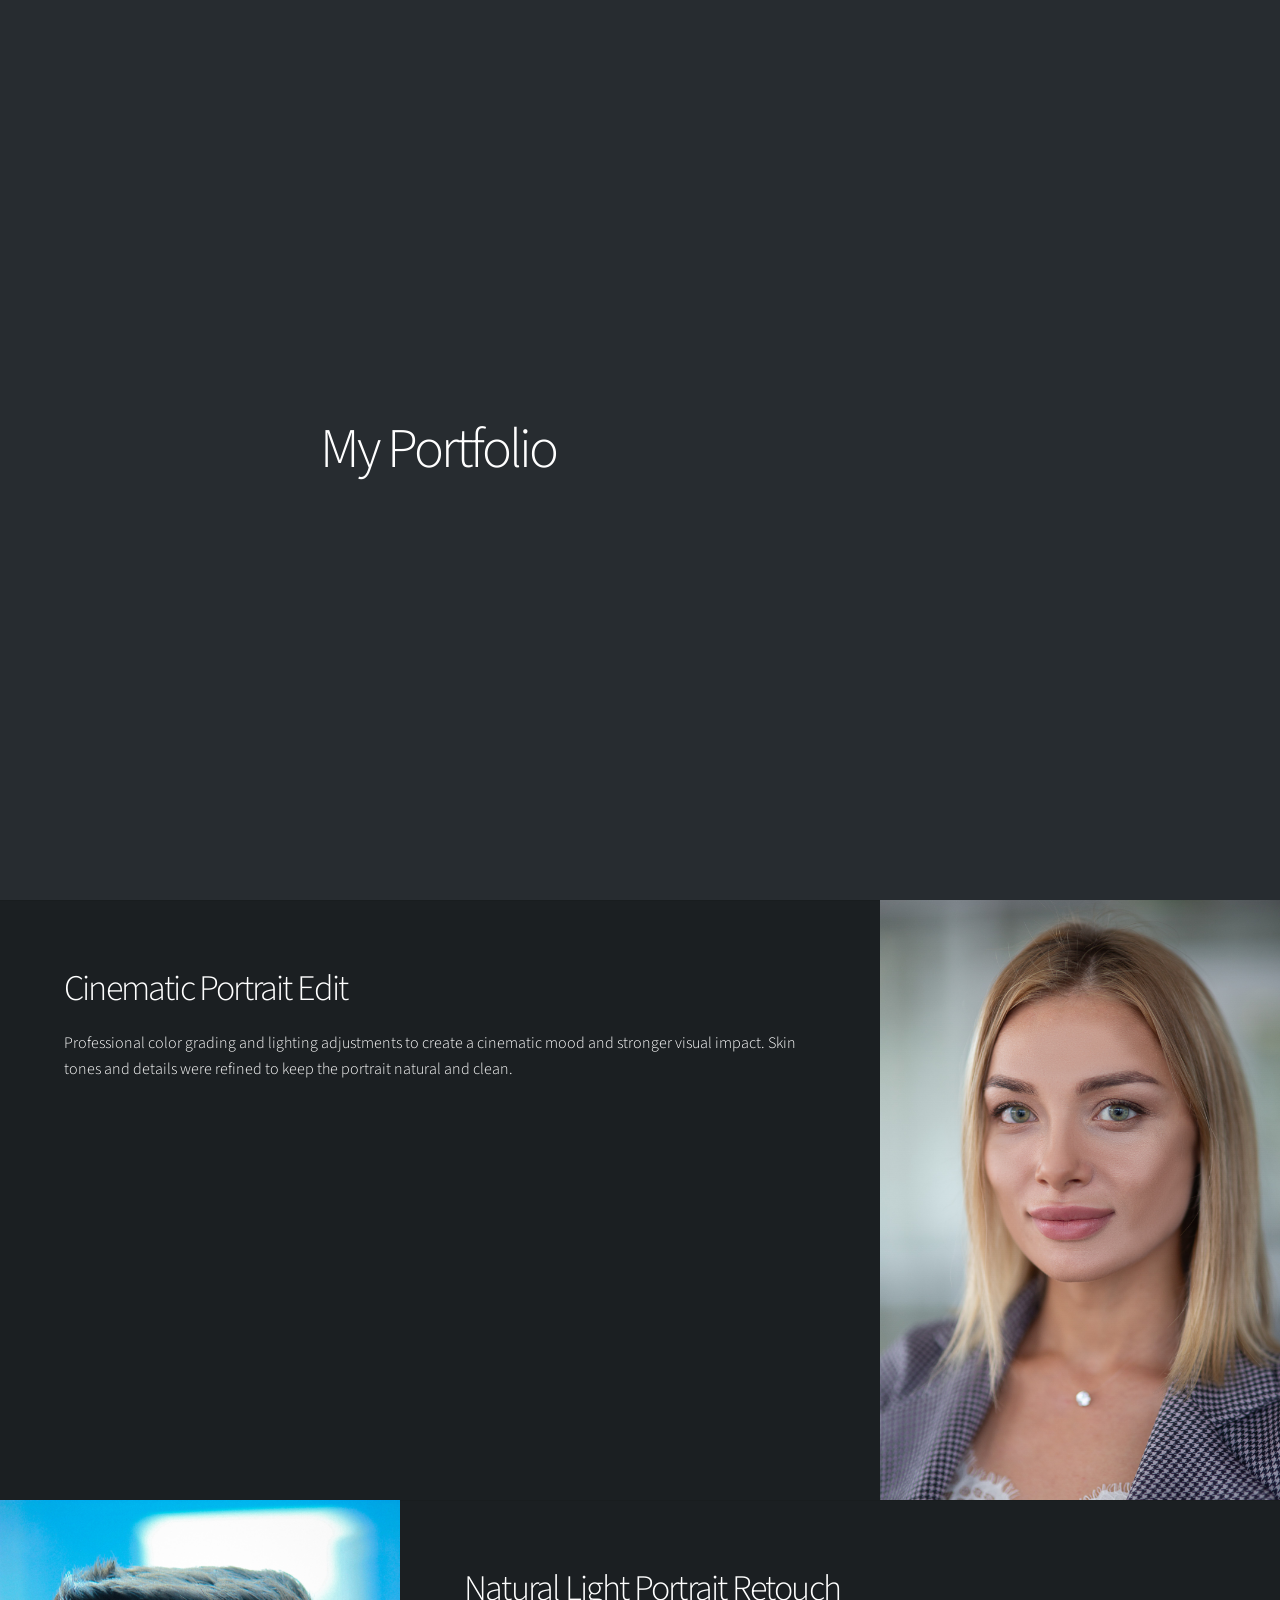
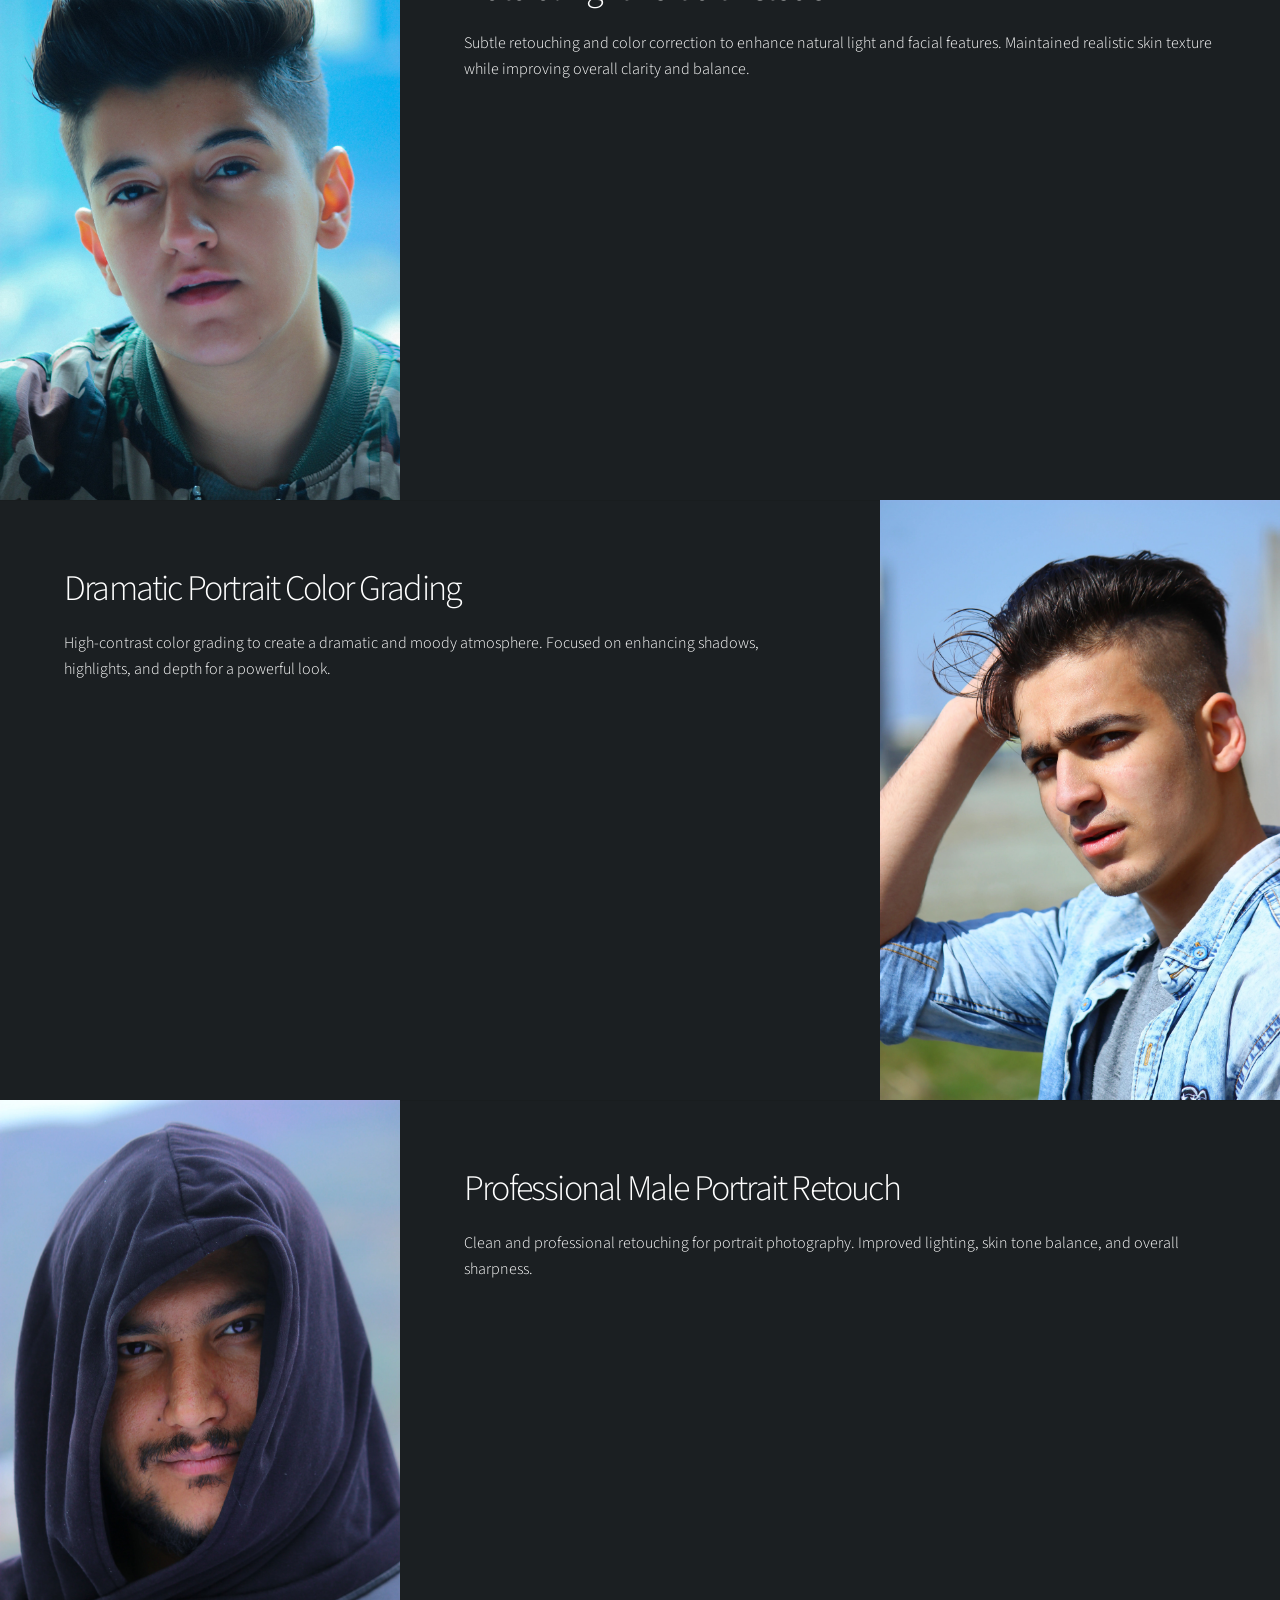
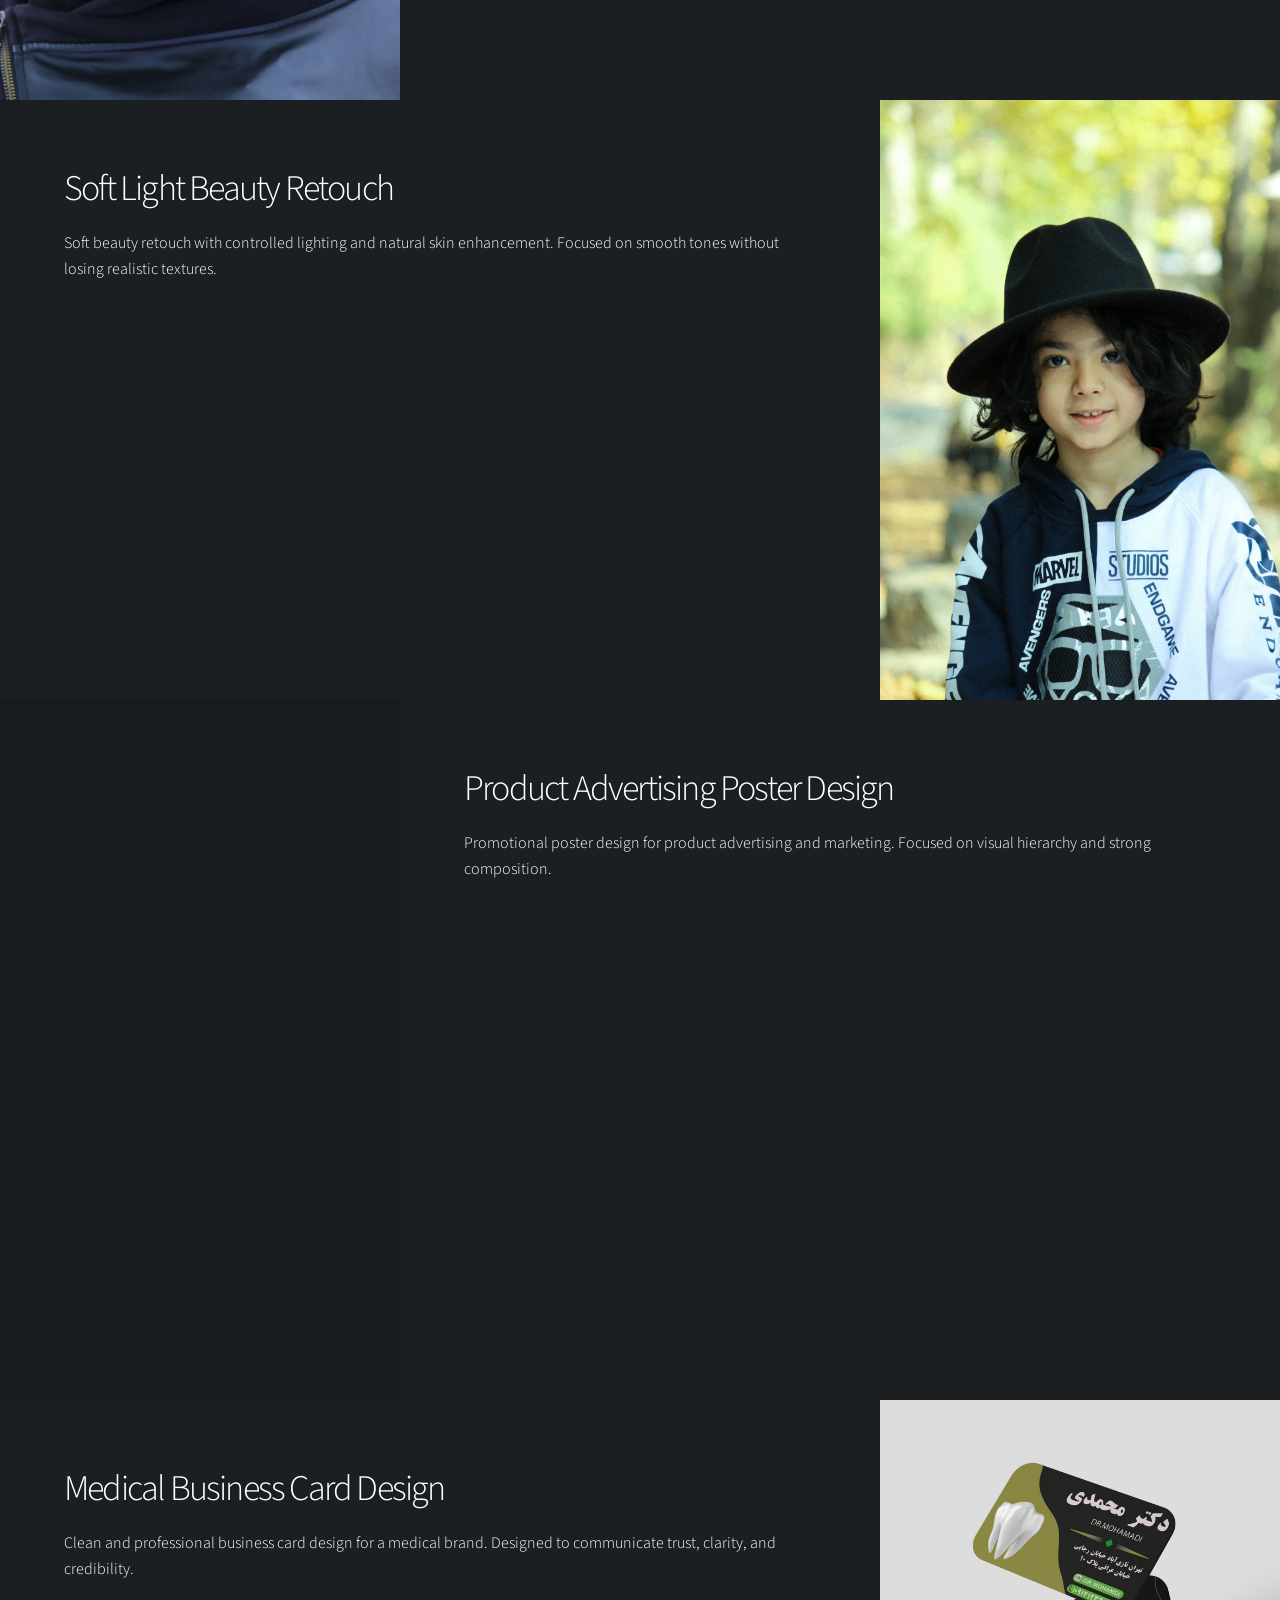
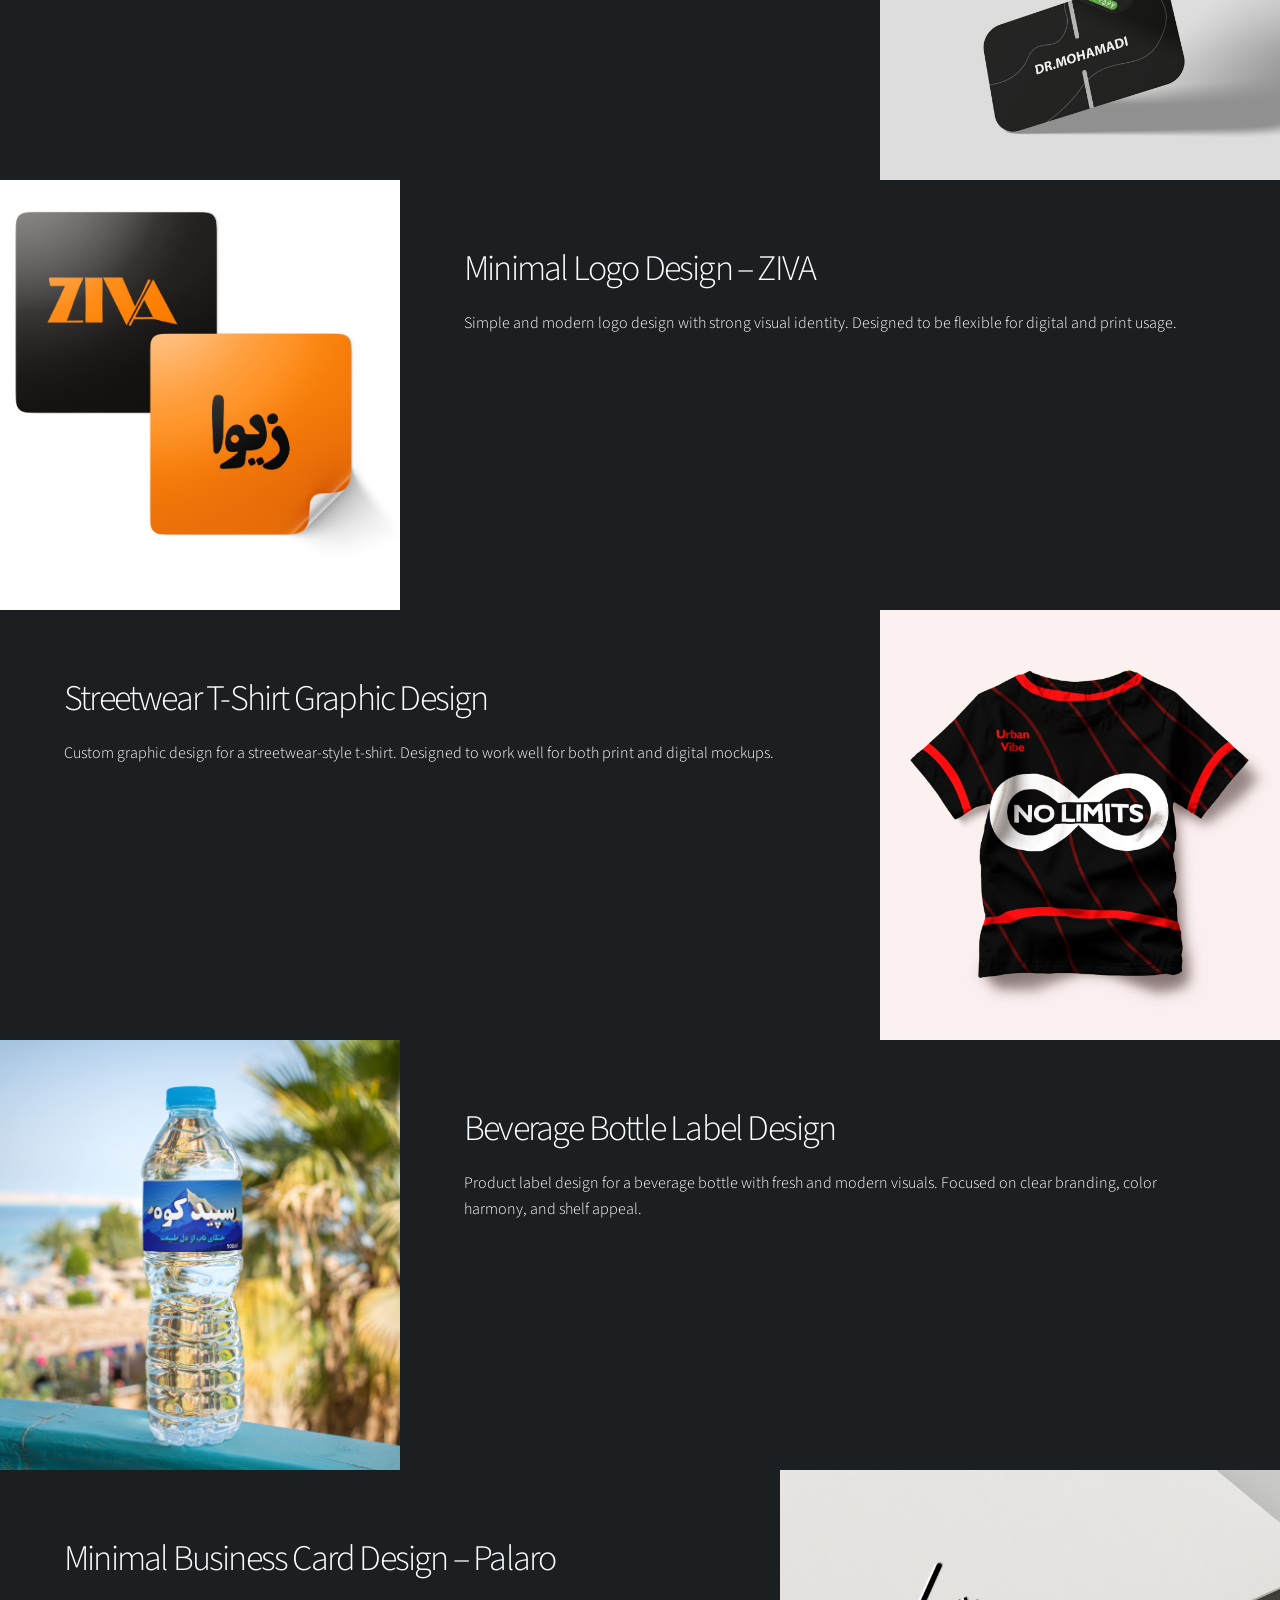
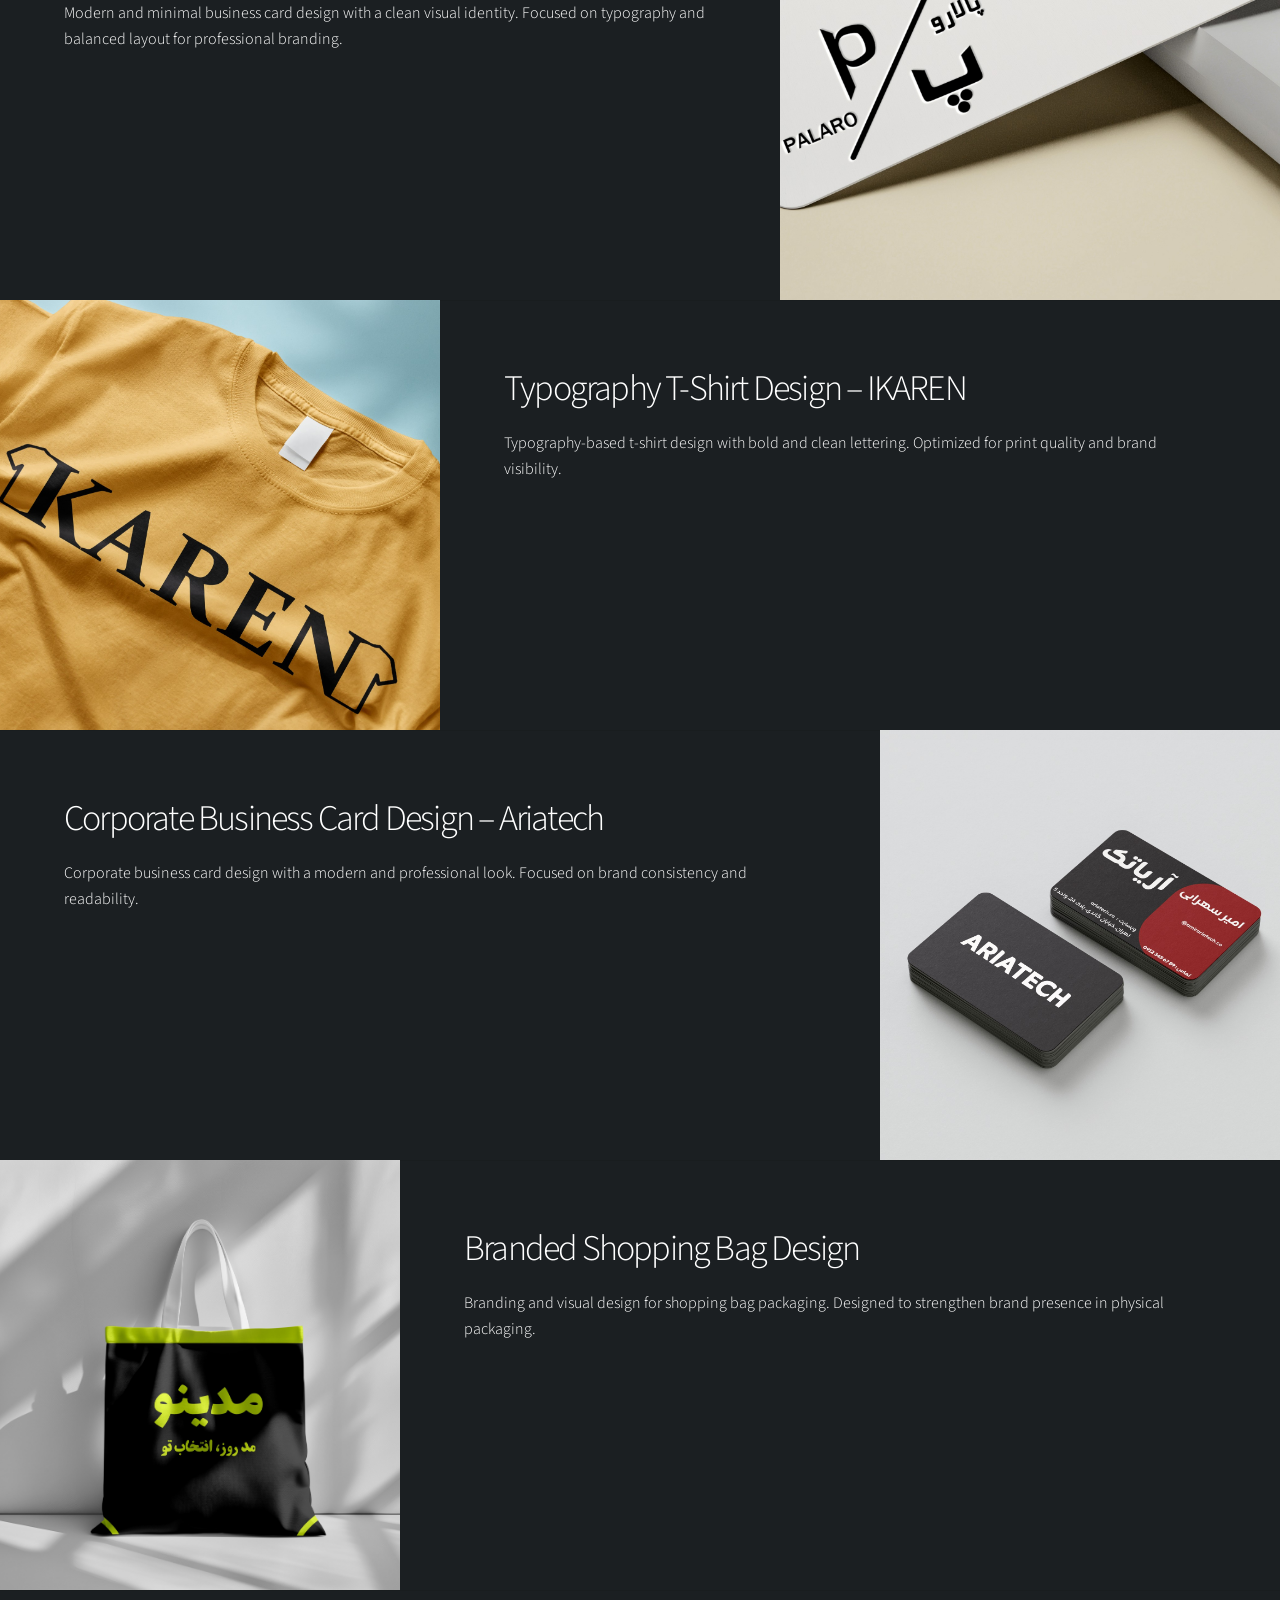
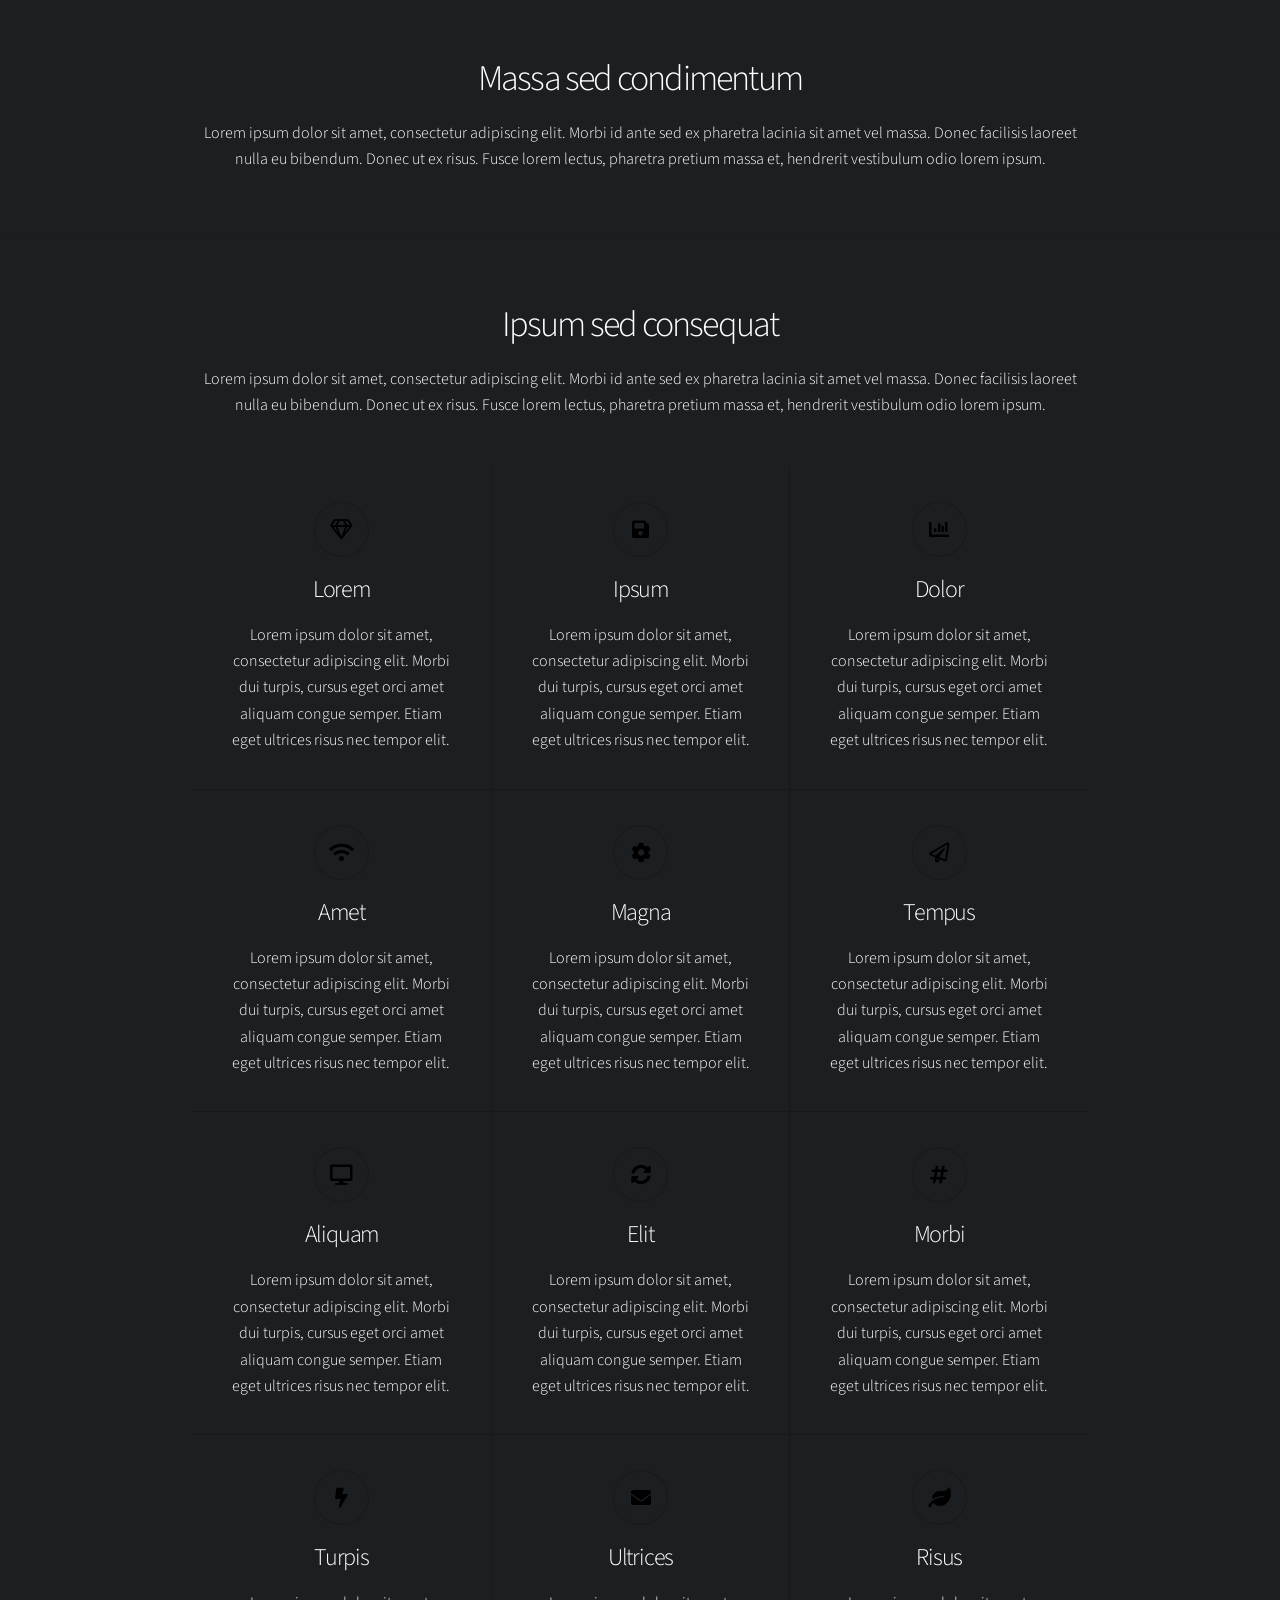
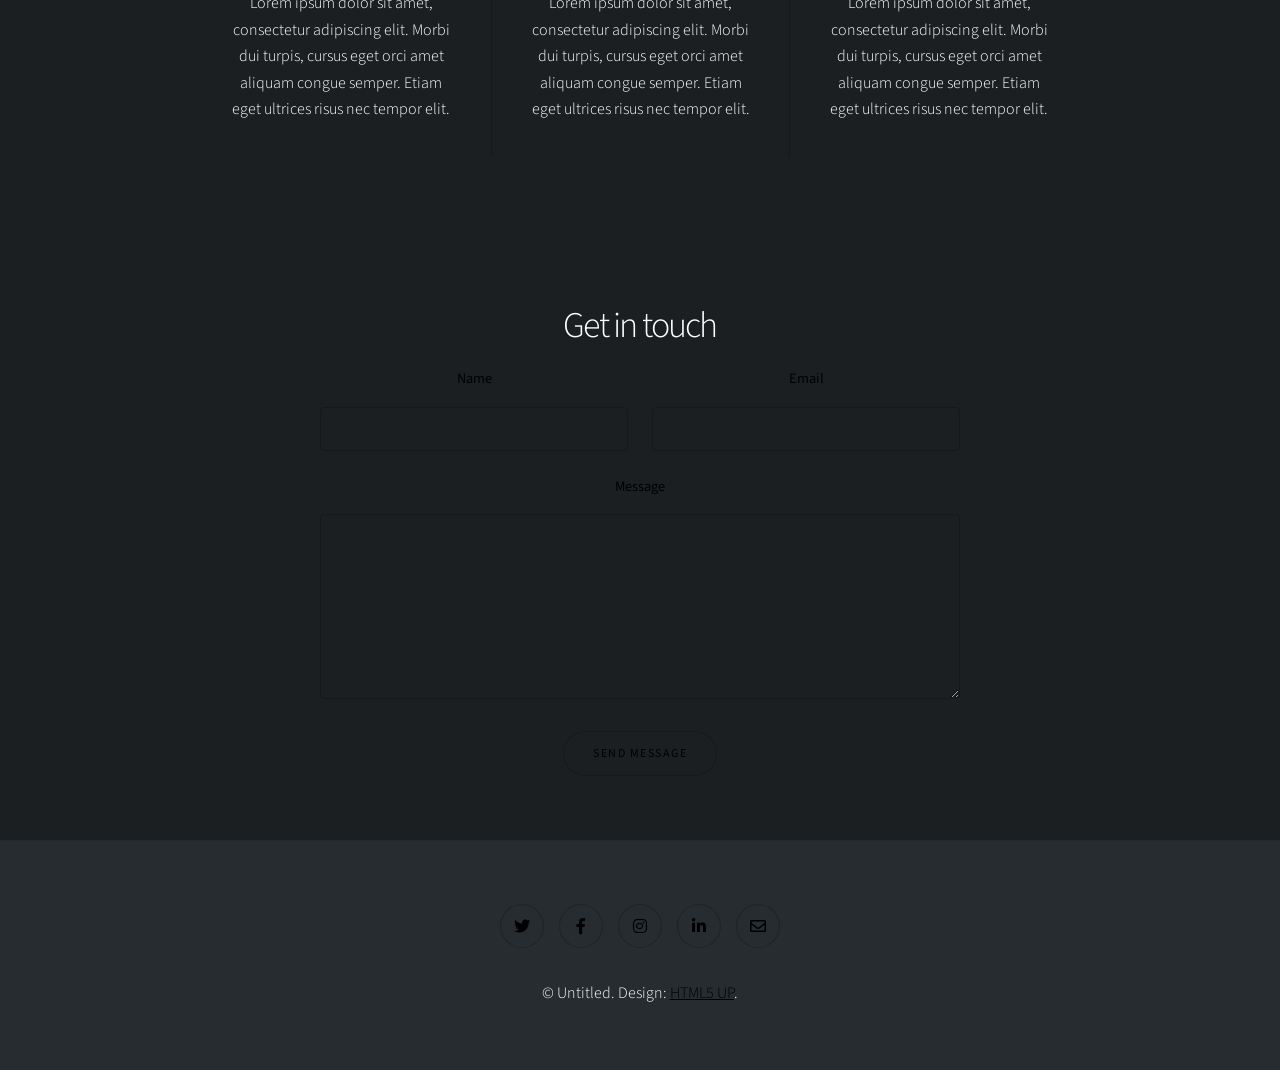
==== index.html @ 7ca808b9 "Update index.html" ====
<!DOCTYPE HTML>
<!--
	Story by HTML5 UP
	html5up.net | @ajlkn
	Free for personal and commercial use under the CCA 3.0 license (html5up.net/license)
-->
<html>

<head>
    <title>Mojtaba Nemati's Portfolio</title>
    <meta charset="utf-8" />
    <meta name="viewport" content="width=device-width, initial-scale=1, user-scalable=no" />
    <link rel="stylesheet" href="assets/css/main.css" />
    <link rel="stylesheet" href="./assets/css/indexx.css">
    <noscript>
        <link rel="stylesheet" href="assets/css/noscript.css" />
    </noscript>
</head>

<body class="is-preload">

    <!-- Wrapper -->
    <div id="wrapper" class="divided">

        <!--  -->
        <section style="background-color: #272c30;"
            class="banner style1 orient-left content-align-left image-position-right fullscreen onload-image-fade-in onload-content-fade-right">
            <div class="content">
                <h1>My Portfolio</h1>
                <p class="major"></p>
            </div>
        </section>
        <!-- 1 -->
        <section
            class="spotlight style1 orient-left content-align-left image-position-center onscroll-image-fade-in on">
            <div style="height: 600px;" class="content">
                <h2>Cinematic Portrait Edit</h2>
                <p>Professional color grading and lighting adjustments to create a cinematic mood and stronger visual impact.
Skin tones and details were refined to keep the portrait natural and clean.</p>
            </div>
            <div style="height: 600px; width: 380px;" class="image">
                <img src="./images/credit @signatureeditsco - signatureedits.com - FB2A0416.jpg" alt="" />
            </div>
        </section>
        <!-- 2 -->
        <section class="spotlight style1 orient-right content-align-left image-position-center onscroll-image-fade-in">
            <div style="height: 600px;" class="content">
                <h2>Natural Light Portrait Retouch</h2>
                <p>
Subtle retouching and color correction to enhance natural light and facial features.
Maintained realistic skin texture while improving overall clarity and balance.</p>
            
            </div>
            <div style="height: 600px; width: 380px;" class="image">
                <img src="images/IMG_1062.jpg" alt="" />
            </div>
        </section>
        <!-- 3 -->
        <section class="spotlight style1 orient-left content-align-left image-position-center onscroll-image-fade-in">
            <div style="height: 600px;" class="content">
                <h2>Dramatic Portrait Color Grading</h2>
                <p>
High-contrast color grading to create a dramatic and moody atmosphere.
Focused on enhancing shadows, highlights, and depth for a powerful look.</p>
                
            </div>
            <div style="height: 600px; width: 380px;" class="image">
                <img src="images/IMG_2013.jpg" alt="" />
            </div>
        </section>
        <!-- 4 -->
        <section class="spotlight style1 orient-right content-align-left image-position-center onscroll-image-fade-in">
            <div style="height: 600px;" class="content">
                <h2>Professional Male Portrait Retouch</h2>
                <p>
Clean and professional retouching for portrait photography.
Improved lighting, skin tone balance, and overall sharpness.</p>
                
            </div>
            <div style="height: 600px; width: 380px;" class="image">
                <img src="images/IMG_2623.jpg" alt="" />
            </div>
        </section>
        <!-- 5 -->
        <section class="spotlight style1 orient-left content-align-left image-position-center onscroll-image-fade-in">
            <div style="height: 600px;" class="content">
                <h2>Soft Light Beauty Retouch</h2>
                <p>
Soft beauty retouch with controlled lighting and natural skin enhancement.
Focused on smooth tones without losing realistic textures.</p>
                
            </div>
            <div style="height: 600px; width: 380px;" class="image">
                <img src="images/IMG_7763.jpg" alt="" />
            </div>
        </section>
        <!-- 6 -->
        <section class="spotlight style1 orient-right content-align-left image-position-center onscroll-image-fade-in">
            <div style="height: 700px;" class="content">
                <h2>Product Advertising Poster Design</h2>
                <p>
Promotional poster design for product advertising and marketing.
Focused on visual hierarchy and strong composition.</p>
                
            </div>
            <div style="height: 700px; width: 380px;" class="image">
                <img src="images/juice.jpg" alt="" />
            </div>
        </section>
        <!-- 7 -->
        <section class="spotlight style1 orient-left content-align-left image-position-center onscroll-image-fade-in">
            <div style="height: 380px;" class="content">
                <h2>Medical Business Card Design</h2>
                <p>
Clean and professional business card design for a medical brand.
Designed to communicate trust, clarity, and credibility.</p>
                
            </div>
            <div style="height: 380px; width: 380px;" class="image">
                <img src="images//round-corner-business-card-mockup.jpg" alt="" />
            </div>
        </section>
        <!-- 8 -->
        <section class="spotlight style1 orient-right content-align-left image-position-center onscroll-image-fade-in">
            <div style="height: 430px;" class="content">
                <h2>Minimal Logo Design – ZIVA</h2>
                <p>
Simple and modern logo design with strong visual identity.
Designed to be flexible for digital and print usage.</p>
                
            </div>
            <div style="height: 430px; width: 380px;" class="image">
                <img src="images/stickerMockup.jpg" alt="" />
            </div>
        </section>
        <!-- 9 -->
        <section class="spotlight style1 orient-left content-align-left image-position-center onscroll-image-fade-in">
            <div style="height: 430px;" class="content">
                <h2>Streetwear T-Shirt Graphic Design</h2>
                <p>
Custom graphic design for a streetwear-style t-shirt.
Designed to work well for both print and digital mockups.</p>
                
            </div>
            <div style="height: 430px; width: 380px;" class="image">
                <img src="images/T-Shirt Mockup with wrinkled.jpg" alt="" />
            </div>
        </section>
        <!-- 10 -->
        <section class="spotlight style1 orient-right content-align-left image-position-center onscroll-image-fade-in">
            <div style="height: 430px;" class="content">
                <h2>Beverage Bottle Label Design</h2>
                <p>
Product label design for a beverage bottle with fresh and modern visuals.
Focused on clear branding, color harmony, and shelf appeal.</p>
            
            </div>
            <div style="height: 430px; width: 380px;" class="image">
                <img src="images/water_bottle_2.jpg" alt="" />
            </div>
        </section>
        <!-- 11 -->
        <section class="spotlight style1 orient-left content-align-left image-position-center onscroll-image-fade-in">
            <div style="height: 430px;" class="content">
                <h2>Minimal Business Card Design – Palaro</h2>
                <p>
Modern and minimal business card design with a clean visual identity.
Focused on typography and balanced layout for professional branding.</p>
                
            </div>
            <div style="height: 430px; width: 500px; " class="image">
                <img src="images/white-paper-embossed-logo-mockup-12.jpg" alt="" />
            </div>
        </section>
        <!-- 12 -->
        <section class="spotlight style1 orient-right content-align-left image-position-center onscroll-image-fade-in">
            <div style="height: 430px;" class="content">
                <h2>Typography T-Shirt Design – IKAREN</h2>
                <p>
Typography-based t-shirt design with bold and clean lettering.
Optimized for print quality and brand visibility.</p>
                
            </div>
            <div style="height: 430px; width: 440px;" class="image">
                <img src="./images/Cropped_T-Shirt_Mockup.jpg" alt="" />
            </div>
        </section>
        <!-- 13 -->
        <section class="spotlight style1 orient-left content-align-left image-position-center onscroll-image-fade-in">
            <div style="height: 430px;" class="content">
                <h2>Corporate Business Card Design – Ariatech</h2>
                <p> 
Corporate business card design with a modern and professional look.
Focused on brand consistency and readability.</p>
                
            </div>
            <div style="height: 430px; width: 380px;" class="image">
                <img src="./images/Free_Rounded_Business_Card_Mockup_4.jpg" alt="" />
            </div>
        </section>
        <!-- 14 -->
        <section class="spotlight style1 orient-right content-align-left image-position-center onscroll-image-fade-in"
            id="first">
            <div style="height: 430px;" class="content">
                <h2>Branded Shopping Bag Design</h2>
                <p>
Branding and visual design for shopping bag packaging.
Designed to strengthen brand presence in physical packaging.</p>
            </div>
            <div style="height: 430px; width: 380px;" class="image">
                <img src="./images/01 Free Tote Bag Mockup.jpg" alt="" />
            </div>
        </section>
        <!--  -->
        <section class="wrapper style1 align-center">
            <div class="inner">
                <h2>Massa sed condimentum</h2>
                <p>Lorem ipsum dolor sit amet, consectetur adipiscing elit. Morbi id ante sed ex pharetra lacinia sit
                    amet vel massa. Donec facilisis laoreet nulla eu bibendum. Donec ut ex risus. Fusce lorem lectus,
                    pharetra pretium massa et, hendrerit vestibulum odio lorem ipsum.</p>
            </div>

            <!-- Gallery -->
            <div class="gallery style2 medium lightbox onscroll-fade-in">
                <article>
                    <a href="images/gallery/fulls/01.jpg" class="image">
                        <img src="images/gallery/thumbs/01.jpg" alt="" />
                    </a>
                    <div class="caption">
                        <h3>Ipsum Dolor</h3>
                        <p>Lorem ipsum dolor amet, consectetur magna etiam elit. Etiam sed ultrices.</p>
                        <ul class="actions fixed">
                            <li><span class="button small">Details</span></li>
                        </ul>
                    </div>
                </article>
                <article>
                    <a href="images/gallery/fulls/02.jpg" class="image">
                        <img src="images/gallery/thumbs/02.jpg" alt="" />
                    </a>
                    <div class="caption">
                        <h3>Feugiat Lorem</h3>
                        <p>Lorem ipsum dolor amet, consectetur magna etiam elit. Etiam sed ultrices.</p>
                        <ul class="actions fixed">
                            <li><span class="button small">Details</span></li>
                        </ul>
                    </div>
                </article>
                <article>
                    <a href="images/gallery/fulls/03.jpg" class="image">
                        <img src="images/gallery/thumbs/03.jpg" alt="" />
                    </a>
                    <div class="caption">
                        <h3>Magna Amet</h3>
                        <p>Lorem ipsum dolor amet, consectetur magna etiam elit. Etiam sed ultrices.</p>
                        <ul class="actions fixed">
                            <li><span class="button small">Details</span></li>
                        </ul>
                    </div>
                </article>
                <article>
                    <a href="images/gallery/fulls/04.jpg" class="image">
                        <img src="images/gallery/thumbs/04.jpg" alt="" />
                    </a>
                    <div class="caption">
                        <h3>Sed Tempus</h3>
                        <p>Lorem ipsum dolor amet, consectetur magna etiam elit. Etiam sed ultrices.</p>
                        <ul class="actions fixed">
                            <li><span class="button small">Details</span></li>
                        </ul>
                    </div>
                </article>
                <article>
                    <a href="images/gallery/fulls/05.jpg" class="image">
                        <img src="images/gallery/thumbs/05.jpg" alt="" />
                    </a>
                    <div class="caption">
                        <h3>Ultrices Magna</h3>
                        <p>Lorem ipsum dolor amet, consectetur magna etiam elit. Etiam sed ultrices.</p>
                        <ul class="actions fixed">
                            <li><span class="button small">Details</span></li>
                        </ul>
                    </div>
                </article>
                <article>
                    <a href="images/gallery/fulls/06.jpg" class="image">
                        <img src="images/gallery/thumbs/06.jpg" alt="" />
                    </a>
                    <div class="caption">
                        <h3>Sed Tempus</h3>
                        <p>Lorem ipsum dolor amet, consectetur magna etiam elit. Etiam sed ultrices.</p>
                        <ul class="actions fixed">
                            <li><span class="button small">Details</span></li>
                        </ul>
                    </div>
                </article>
                <article>
                    <a href="images/gallery/fulls/07.jpg" class="image">
                        <img src="images/gallery/thumbs/07.jpg" alt="" />
                    </a>
                    <div class="caption">
                        <h3>Ipsum Lorem</h3>
                        <p>Lorem ipsum dolor amet, consectetur magna etiam elit. Etiam sed ultrices.</p>
                        <ul class="actions fixed">
                            <li><span class="button small">Details</span></li>
                        </ul>
                    </div>
                </article>
                <article>
                    <a href="images/gallery/fulls/08.jpg" class="image">
                        <img src="images/gallery/thumbs/08.jpg" alt="" />
                    </a>
                    <div class="caption">
                        <h3>Magna Risus</h3>
                        <p>Lorem ipsum dolor amet, consectetur magna etiam elit. Etiam sed ultrices.</p>
                        <ul class="actions fixed">
                            <li><span class="button small">Details</span></li>
                        </ul>
                    </div>
                </article>
                <article>
                    <a href="images/gallery/fulls/09.jpg" class="image">
                        <img src="images/gallery/thumbs/09.jpg" alt="" />
                    </a>
                    <div class="caption">
                        <h3>Tempus Dolor</h3>
                        <p>Lorem ipsum dolor amet, consectetur magna etiam elit. Etiam sed ultrices.</p>
                        <ul class="actions fixed">
                            <li><span class="button small">Details</span></li>
                        </ul>
                    </div>
                </article>
                <article>
                    <a href="images/gallery/fulls/10.jpg" class="image">
                        <img src="images/gallery/thumbs/10.jpg" alt="" />
                    </a>
                    <div class="caption">
                        <h3>Sed Etiam</h3>
                        <p>Lorem ipsum dolor amet, consectetur magna etiam elit. Etiam sed ultrices.</p>
                        <ul class="actions fixed">
                            <li><span class="button small">Details</span></li>
                        </ul>
                    </div>
                </article>
                <article>
                    <a href="images/gallery/fulls/11.jpg" class="image">
                        <img src="images/gallery/thumbs/11.jpg" alt="" />
                    </a>
                    <div class="caption">
                        <h3>Magna Lorem</h3>
                        <p>Lorem ipsum dolor amet, consectetur magna etiam elit. Etiam sed ultrices.</p>
                        <ul class="actions fixed">
                            <li><span class="button small">Details</span></li>
                        </ul>
                    </div>
                </article>
                <article>
                    <a href="images/gallery/fulls/12.jpg" class="image">
                        <img src="images/gallery/thumbs/12.jpg" alt="" />
                    </a>
                    <div class="caption">
                        <h3>Ipsum Dolor</h3>
                        <p>Lorem ipsum dolor amet, consectetur magna etiam elit. Etiam sed ultrices.</p>
                        <ul class="actions fixed">
                            <li><span class="button small">Details</span></li>
                        </ul>
                    </div>
                </article>
            </div>

        </section>

        <!--  -->
        <section class="wrapper style1 align-center">
            <div class="inner">
                <h2>Ipsum sed consequat</h2>
                <p>Lorem ipsum dolor sit amet, consectetur adipiscing elit. Morbi id ante sed ex pharetra lacinia sit
                    amet vel massa. Donec facilisis laoreet nulla eu bibendum. Donec ut ex risus. Fusce lorem lectus,
                    pharetra pretium massa et, hendrerit vestibulum odio lorem ipsum.</p>
                <div class="items style1 medium onscroll-fade-in">
                    <section>
                        <span class="icon style2 major fa-gem"></span>
                        <h3>Lorem</h3>
                        <p>Lorem ipsum dolor sit amet, consectetur adipiscing elit. Morbi dui turpis, cursus eget orci
                            amet aliquam congue semper. Etiam eget ultrices risus nec tempor elit.</p>
                    </section>
                    <section>
                        <span class="icon solid style2 major fa-save"></span>
                        <h3>Ipsum</h3>
                        <p>Lorem ipsum dolor sit amet, consectetur adipiscing elit. Morbi dui turpis, cursus eget orci
                            amet aliquam congue semper. Etiam eget ultrices risus nec tempor elit.</p>
                    </section>
                    <section>
                        <span class="icon solid style2 major fa-chart-bar"></span>
                        <h3>Dolor</h3>
                        <p>Lorem ipsum dolor sit amet, consectetur adipiscing elit. Morbi dui turpis, cursus eget orci
                            amet aliquam congue semper. Etiam eget ultrices risus nec tempor elit.</p>
                    </section>
                    <section>
                        <span class="icon solid style2 major fa-wifi"></span>
                        <h3>Amet</h3>
                        <p>Lorem ipsum dolor sit amet, consectetur adipiscing elit. Morbi dui turpis, cursus eget orci
                            amet aliquam congue semper. Etiam eget ultrices risus nec tempor elit.</p>
                    </section>
                    <section>
                        <span class="icon solid style2 major fa-cog"></span>
                        <h3>Magna</h3>
                        <p>Lorem ipsum dolor sit amet, consectetur adipiscing elit. Morbi dui turpis, cursus eget orci
                            amet aliquam congue semper. Etiam eget ultrices risus nec tempor elit.</p>
                    </section>
                    <section>
                        <span class="icon style2 major fa-paper-plane"></span>
                        <h3>Tempus</h3>
                        <p>Lorem ipsum dolor sit amet, consectetur adipiscing elit. Morbi dui turpis, cursus eget orci
                            amet aliquam congue semper. Etiam eget ultrices risus nec tempor elit.</p>
                    </section>
                    <section>
                        <span class="icon solid style2 major fa-desktop"></span>
                        <h3>Aliquam</h3>
                        <p>Lorem ipsum dolor sit amet, consectetur adipiscing elit. Morbi dui turpis, cursus eget orci
                            amet aliquam congue semper. Etiam eget ultrices risus nec tempor elit.</p>
                    </section>
                    <section>
                        <span class="icon solid style2 major fa-sync-alt"></span>
                        <h3>Elit</h3>
                        <p>Lorem ipsum dolor sit amet, consectetur adipiscing elit. Morbi dui turpis, cursus eget orci
                            amet aliquam congue semper. Etiam eget ultrices risus nec tempor elit.</p>
                    </section>
                    <section>
                        <span class="icon solid style2 major fa-hashtag"></span>
                        <h3>Morbi</h3>
                        <p>Lorem ipsum dolor sit amet, consectetur adipiscing elit. Morbi dui turpis, cursus eget orci
                            amet aliquam congue semper. Etiam eget ultrices risus nec tempor elit.</p>
                    </section>
                    <section>
                        <span class="icon solid style2 major fa-bolt"></span>
                        <h3>Turpis</h3>
                        <p>Lorem ipsum dolor sit amet, consectetur adipiscing elit. Morbi dui turpis, cursus eget orci
                            amet aliquam congue semper. Etiam eget ultrices risus nec tempor elit.</p>
                    </section>
                    <section>
                        <span class="icon solid style2 major fa-envelope"></span>
                        <h3>Ultrices</h3>
                        <p>Lorem ipsum dolor sit amet, consectetur adipiscing elit. Morbi dui turpis, cursus eget orci
                            amet aliquam congue semper. Etiam eget ultrices risus nec tempor elit.</p>
                    </section>
                    <section>
                        <span class="icon solid style2 major fa-leaf"></span>
                        <h3>Risus</h3>
                        <p>Lorem ipsum dolor sit amet, consectetur adipiscing elit. Morbi dui turpis, cursus eget orci
                            amet aliquam congue semper. Etiam eget ultrices risus nec tempor elit.</p>
                    </section>
                </div>
            </div>
        </section>

        <!--  -->
        <section class="wrapper style1 align-center">
            <div class="inner medium">
                <h2>Get in touch</h2>
                <form method="post" action="#">
                    <div class="fields">
                        <div class="field half">
                            <label for="name">Name</label>
                            <input type="text" name="name" id="name" value="" />
                        </div>
                        <div class="field half">
                            <label for="email">Email</label>
                            <input type="email" name="email" id="email" value="" />
                        </div>
                        <div class="field">
                            <label for="message">Message</label>
                            <textarea name="message" id="message" rows="6"></textarea>
                        </div>
                    </div>
                    <ul class="actions special">
                        <li><input type="submit" name="submit" id="submit" value="Send Message" /></li>
                    </ul>
                </form>

            </div>
        </section>

        <!-- Footer -->
        <footer class="wrapper style1 align-center">
            <div class="inner">
                <ul class="icons">
                    <li><a href="#" class="icon brands style2 fa-twitter"><span class="label">Twitter</span></a></li>
                    <li><a href="#" class="icon brands style2 fa-facebook-f"><span class="label">Facebook</span></a>
                    </li>
                    <li><a href="#" class="icon brands style2 fa-instagram"><span class="label">Instagram</span></a>
                    </li>
                    <li><a href="#" class="icon brands style2 fa-linkedin-in"><span class="label">LinkedIn</span></a>
                    </li>
                    <li><a href="#" class="icon style2 fa-envelope"><span class="label">Email</span></a></li>
                </ul>
                <p>&copy; Untitled. Design: <a href="https://html5up.net">HTML5 UP</a>.</p>
            </div>
        </footer>

    </div>

    <!-- Scripts -->
    <script src="assets/js/jquery.min.js"></script>
    <script src="assets/js/jquery.scrollex.min.js"></script>
    <script src="assets/js/jquery.scrolly.min.js"></script>
    <script src="assets/js/browser.min.js"></script>
    <script src="assets/js/breakpoints.min.js"></script>
    <script src="assets/js/util.js"></script>
    <script src="assets/js/main.js"></script>

</body>

</html>
---- assets/css/main.css ----
@import url(fontawesome-all.min.css);
@import url("https://fonts.googleapis.com/css?family=Source+Sans+Pro:300,300i,400,400i");

/*
	Story by HTML5 UP
	html5up.net | @ajlkn
	Free for personal and commercial use under the CCA 3.0 license (html5up.net/license)
*/

html, body, div, span, applet, object,
iframe, h1, h2, h3, h4, h5, h6, p, blockquote,
pre, a, abbr, acronym, address, big, cite,
code, del, dfn, em, img, ins, kbd, q, s, samp,
small, strike, strong, sub, sup, tt, var, b,
u, i, center, dl, dt, dd, ol, ul, li, fieldset,
form, label, legend, table, caption, tbody,
tfoot, thead, tr, th, td, article, aside,
canvas, details, embed, figure, figcaption,
footer, header, hgroup, menu, nav, output, ruby,
section, summary, time, mark, audio, video {
	margin: 0;
	padding: 0;
	border: 0;
	font-size: 100%;
	font: inherit;
	vertical-align: baseline;}

article, aside, details, figcaption, figure,
footer, header, hgroup, menu, nav, section {
	display: block;}

body {
	line-height: 1;
}

ol, ul {
	list-style: none;
}

blockquote, q {
	quotes: none;
}

	blockquote:before, blockquote:after, q:before, q:after {
		content: '';
		content: none;
	}

table {
	border-collapse: collapse;
	border-spacing: 0;
}

body {
	-webkit-text-size-adjust: none;
}

mark {
	background-color: transparent;
	color: inherit;
}

input::-moz-focus-inner {
	border: 0;
	padding: 0;
}

input, select, textarea {
	-moz-appearance: none;
	-webkit-appearance: none;
	-ms-appearance: none;
	appearance: none;
}

/* Basic */

	@-ms-viewport {
		width: device-width;
	}

	body {
		-ms-overflow-style: scrollbar;
	}

	@media screen and (max-width: 480px) {

		html, body {
			min-width: 320px;
		}

	}

	html {
		box-sizing: border-box;
	}

	*, *:before, *:after {
		box-sizing: inherit;
	}

	body {
		background: #ffffff;
	}

		body.is-preload *, body.is-preload *:before, body.is-preload *:after {
			-moz-animation: none !important;
			-webkit-animation: none !important;
			-ms-animation: none !important;
			animation: none !important;
			-moz-transition: none !important;
			-webkit-transition: none !important;
			-ms-transition: none !important;
			transition: none !important;
		}

/* Type */

	html {
		font-size: 18pt;
	}

		@media screen and (max-width: 1680px) {

			html {
				font-size: 14pt;
			}

		}

		@media screen and (max-width: 1280px) {

			html {
				font-size: 12pt;
			}

		}
		

		@media screen and (max-width: 736px) {

			html {
				font-size: 11pt;
			}

		}

		@media screen and (max-width: 360px) {

			html {
				font-size: 10pt;
			}

		}

	body {
		background-color: #ffffff;
		color: #000000;
	}

	body, input, select, textarea {
		font-family: "Source Sans Pro", Helvetica, sans-serif;
		font-size: 1rem;
		font-weight: 300;
		line-height: 1.65;
	}

	a {
		-moz-transition: color 0.2s ease-in-out;
		-webkit-transition: color 0.2s ease-in-out;
		-ms-transition: color 0.2s ease-in-out;
		transition: color 0.2s ease-in-out;
		text-decoration: underline;
	}

		a:hover {
			text-decoration: none;
		}

	strong, b {
		font-weight: 400;
	}

	em, i {
		font-style: italic;
	}

	p {
		margin: 0 0 2rem 0;
	}

		p.major {
			font-size: 1.25rem;
		}

	h1, h2, h3, h4, h5, h6 {
		font-weight: 300;
		line-height: 1.375;
		letter-spacing: -0.05em;
		margin: 0 0 1rem 0;
	}

		h1 a, h2 a, h3 a, h4 a, h5 a, h6 a {
			color: inherit;
			text-decoration: none;
		}

	h1 {
		font-size: 3.5rem;
		line-height: 1.2;
	}

	h2 {
		font-size: 2.25rem;
	}

	h3 {
		font-size: 1.5rem;
	}

	h4 {
		font-size: 1.1rem;
	}

	h5 {
		font-size: 0.9rem;
	}

	h6 {
		font-size: 0.7rem;
	}

	sub {
		font-size: 0.8rem;
		position: relative;
		top: 0.5rem;
	}

	sup {
		font-size: 0.8rem;
		position: relative;
		top: -0.5rem;
	}

	blockquote {
		border-left: solid 4px;
		font-style: italic;
		margin: 0 0 2rem 0;
		padding: 0.5rem 0 0.5rem 2rem;
	}

	code {
		border-radius: 4px;
		font-family: "Courier New", monospace;
		font-size: 0.9em;
		margin: 0 0.25rem;
		padding: 0.25rem 0.325rem;
	}

	pre {
		-webkit-overflow-scrolling: touch;
		font-family: "Courier New", monospace;
		font-size: 0.9em;
		margin: 0 0 2rem 0;
	}

		pre code {
			display: block;
			line-height: 1.5;
			padding: 0.75rem 1rem;
			overflow-x: auto;
		}

	hr {
		border: 0;
		border-bottom: solid 1px;
		margin: 2.5rem 0;
	}

		hr.major {
			margin: 3.5rem 0;
		}

	.align-left {
		text-align: left;
	}

	.align-center {
		text-align: center;
	}

	.align-right {
		text-align: right;
	}

	@media screen and (max-width: 736px) {

		p.major {
			font-size: 1.1rem;
		}

		h1 {
			font-size: 2.5rem;
		}

		h2 {
			font-size: 2rem;
		}

		h3 {
			font-size: 1.25rem;
		}

		h4 {
			font-size: 1rem;
		}

	}

	input, select, textarea {
		color: #000000;
	}

	a {
		color: #000000;
	}

		a:hover {
			color: #47D3E5;
		}

	strong, b {
		color: #000000;
	}

	h1, h2, h3, h4, h5, h6 {
		color: #000000;
	}

	blockquote {
		border-left-color: rgba(0, 0, 0, 0.2);
	}

	code {
		background: rgba(0, 0, 0, 0.05);
		border-color: rgba(0, 0, 0, 0.2);
	}

	hr {
		border-bottom-color: rgba(0, 0, 0, 0.2);
	}

/* Row */

	.row {
		display: flex;
		flex-wrap: wrap;
		box-sizing: border-box;
		align-items: stretch;
	}

		.row > * {
			box-sizing: border-box;
		}

		.row.gtr-uniform > * > :last-child {
			margin-bottom: 0;
		}

		.row.aln-left {
			justify-content: flex-start;
		}

		.row.aln-center {
			justify-content: center;
		}

		.row.aln-right {
			justify-content: flex-end;
		}

		.row.aln-top {
			align-items: flex-start;
		}

		.row.aln-middle {
			align-items: center;
		}

		.row.aln-bottom {
			align-items: flex-end;
		}

		.row > .imp {
			order: -1;
		}

		.row > .col-1 {
			width: 8.33333%;
		}

		.row > .off-1 {
			margin-left: 8.33333%;
		}

		.row > .col-2 {
			width: 16.66667%;
		}

		.row > .off-2 {
			margin-left: 16.66667%;
		}

		.row > .col-3 {
			width: 25%;
		}

		.row > .off-3 {
			margin-left: 25%;
		}

		.row > .col-4 {
			width: 33.33333%;
		}

		.row > .off-4 {
			margin-left: 33.33333%;
		}

		.row > .col-5 {
			width: 41.66667%;
		}

		.row > .off-5 {
			margin-left: 41.66667%;
		}

		.row > .col-6 {
			width: 50%;
		}

		.row > .off-6 {
			margin-left: 50%;
		}

		.row > .col-7 {
			width: 58.33333%;
		}

		.row > .off-7 {
			margin-left: 58.33333%;
		}

		.row > .col-8 {
			width: 66.66667%;
		}

		.row > .off-8 {
			margin-left: 66.66667%;
		}

		.row > .col-9 {
			width: 75%;
		}

		.row > .off-9 {
			margin-left: 75%;
		}

		.row > .col-10 {
			width: 83.33333%;
		}

		.row > .off-10 {
			margin-left: 83.33333%;
		}

		.row > .col-11 {
			width: 91.66667%;
		}

		.row > .off-11 {
			margin-left: 91.66667%;
		}

		.row > .col-12 {
			width: 100%;
		}

		.row > .off-12 {
			margin-left: 100%;
		}

		.row.gtr-0 {
			margin-top: 0;
			margin-left: 0rem;
		}

			.row.gtr-0 > * {
				padding: 0 0 0 0rem;
			}

			.row.gtr-0.gtr-uniform {
				margin-top: 0rem;
			}

				.row.gtr-0.gtr-uniform > * {
					padding-top: 0rem;
				}

		.row.gtr-25 {
			margin-top: 0;
			margin-left: -0.5rem;
		}

			.row.gtr-25 > * {
				padding: 0 0 0 0.5rem;
			}

			.row.gtr-25.gtr-uniform {
				margin-top: -0.5rem;
			}

				.row.gtr-25.gtr-uniform > * {
					padding-top: 0.5rem;
				}

		.row.gtr-50 {
			margin-top: 0;
			margin-left: -1rem;
		}

			.row.gtr-50 > * {
				padding: 0 0 0 1rem;
			}

			.row.gtr-50.gtr-uniform {
				margin-top: -1rem;
			}

				.row.gtr-50.gtr-uniform > * {
					padding-top: 1rem;
				}

		.row {
			margin-top: 0;
			margin-left: -2rem;
		}

			.row > * {
				padding: 0 0 0 2rem;
			}

			.row.gtr-uniform {
				margin-top: -2rem;
			}

				.row.gtr-uniform > * {
					padding-top: 2rem;
				}

		.row.gtr-150 {
			margin-top: 0;
			margin-left: -3rem;
		}

			.row.gtr-150 > * {
				padding: 0 0 0 3rem;
			}

			.row.gtr-150.gtr-uniform {
				margin-top: -3rem;
			}

				.row.gtr-150.gtr-uniform > * {
					padding-top: 3rem;
				}

		.row.gtr-200 {
			margin-top: 0;
			margin-left: -4rem;
		}

			.row.gtr-200 > * {
				padding: 0 0 0 4rem;
			}

			.row.gtr-200.gtr-uniform {
				margin-top: -4rem;
			}

				.row.gtr-200.gtr-uniform > * {
					padding-top: 4rem;
				}

		@media screen and (max-width: 1680px) {

			.row {
				display: flex;
				flex-wrap: wrap;
				box-sizing: border-box;
				align-items: stretch;
			}

				.row > * {
					box-sizing: border-box;
				}

				.row.gtr-uniform > * > :last-child {
					margin-bottom: 0;
				}

				.row.aln-left {
					justify-content: flex-start;
				}

				.row.aln-center {
					justify-content: center;
				}

				.row.aln-right {
					justify-content: flex-end;
				}

				.row.aln-top {
					align-items: flex-start;
				}

				.row.aln-middle {
					align-items: center;
				}

				.row.aln-bottom {
					align-items: flex-end;
				}

				.row > .imp-xlarge {
					order: -1;
				}

				.row > .col-1-xlarge {
					width: 8.33333%;
				}

				.row > .off-1-xlarge {
					margin-left: 8.33333%;
				}

				.row > .col-2-xlarge {
					width: 16.66667%;
				}

				.row > .off-2-xlarge {
					margin-left: 16.66667%;
				}

				.row > .col-3-xlarge {
					width: 25%;
				}

				.row > .off-3-xlarge {
					margin-left: 25%;
				}

				.row > .col-4-xlarge {
					width: 33.33333%;
				}

				.row > .off-4-xlarge {
					margin-left: 33.33333%;
				}

				.row > .col-5-xlarge {
					width: 41.66667%;
				}

				.row > .off-5-xlarge {
					margin-left: 41.66667%;
				}

				.row > .col-6-xlarge {
					width: 50%;
				}

				.row > .off-6-xlarge {
					margin-left: 50%;
				}

				.row > .col-7-xlarge {
					width: 58.33333%;
				}

				.row > .off-7-xlarge {
					margin-left: 58.33333%;
				}

				.row > .col-8-xlarge {
					width: 66.66667%;
				}

				.row > .off-8-xlarge {
					margin-left: 66.66667%;
				}

				.row > .col-9-xlarge {
					width: 75%;
				}

				.row > .off-9-xlarge {
					margin-left: 75%;
				}

				.row > .col-10-xlarge {
					width: 83.33333%;
				}

				.row > .off-10-xlarge {
					margin-left: 83.33333%;
				}

				.row > .col-11-xlarge {
					width: 91.66667%;
				}

				.row > .off-11-xlarge {
					margin-left: 91.66667%;
				}

				.row > .col-12-xlarge {
					width: 100%;
				}

				.row > .off-12-xlarge {
					margin-left: 100%;
				}

				.row.gtr-0 {
					margin-top: 0;
					margin-left: 0rem;
				}

					.row.gtr-0 > * {
						padding: 0 0 0 0rem;
					}

					.row.gtr-0.gtr-uniform {
						margin-top: 0rem;
					}

						.row.gtr-0.gtr-uniform > * {
							padding-top: 0rem;
						}

				.row.gtr-25 {
					margin-top: 0;
					margin-left: -0.5rem;
				}

					.row.gtr-25 > * {
						padding: 0 0 0 0.5rem;
					}

					.row.gtr-25.gtr-uniform {
						margin-top: -0.5rem;
					}

						.row.gtr-25.gtr-uniform > * {
							padding-top: 0.5rem;
						}

				.row.gtr-50 {
					margin-top: 0;
					margin-left: -1rem;
				}

					.row.gtr-50 > * {
						padding: 0 0 0 1rem;
					}

					.row.gtr-50.gtr-uniform {
						margin-top: -1rem;
					}

						.row.gtr-50.gtr-uniform > * {
							padding-top: 1rem;
						}

				.row {
					margin-top: 0;
					margin-left: -2rem;
				}

					.row > * {
						padding: 0 0 0 2rem;
					}

					.row.gtr-uniform {
						margin-top: -2rem;
					}

						.row.gtr-uniform > * {
							padding-top: 2rem;
						}

				.row.gtr-150 {
					margin-top: 0;
					margin-left: -3rem;
				}

					.row.gtr-150 > * {
						padding: 0 0 0 3rem;
					}

					.row.gtr-150.gtr-uniform {
						margin-top: -3rem;
					}

						.row.gtr-150.gtr-uniform > * {
							padding-top: 3rem;
						}

				.row.gtr-200 {
					margin-top: 0;
					margin-left: -4rem;
				}

					.row.gtr-200 > * {
						padding: 0 0 0 4rem;
					}

					.row.gtr-200.gtr-uniform {
						margin-top: -4rem;
					}

						.row.gtr-200.gtr-uniform > * {
							padding-top: 4rem;
						}

		}

		@media screen and (max-width: 1280px) {

			.row {
				display: flex;
				flex-wrap: wrap;
				box-sizing: border-box;
				align-items: stretch;
			}

				.row > * {
					box-sizing: border-box;
				}

				.row.gtr-uniform > * > :last-child {
					margin-bottom: 0;
				}

				.row.aln-left {
					justify-content: flex-start;
				}

				.row.aln-center {
					justify-content: center;
				}

				.row.aln-right {
					justify-content: flex-end;
				}

				.row.aln-top {
					align-items: flex-start;
				}

				.row.aln-middle {
					align-items: center;
				}

				.row.aln-bottom {
					align-items: flex-end;
				}

				.row > .imp-large {
					order: -1;
				}

				.row > .col-1-large {
					width: 8.33333%;
				}

				.row > .off-1-large {
					margin-left: 8.33333%;
				}

				.row > .col-2-large {
					width: 16.66667%;
				}

				.row > .off-2-large {
					margin-left: 16.66667%;
				}

				.row > .col-3-large {
					width: 25%;
				}

				.row > .off-3-large {
					margin-left: 25%;
				}

				.row > .col-4-large {
					width: 33.33333%;
				}

				.row > .off-4-large {
					margin-left: 33.33333%;
				}

				.row > .col-5-large {
					width: 41.66667%;
				}

				.row > .off-5-large {
					margin-left: 41.66667%;
				}

				.row > .col-6-large {
					width: 50%;
				}

				.row > .off-6-large {
					margin-left: 50%;
				}

				.row > .col-7-large {
					width: 58.33333%;
				}

				.row > .off-7-large {
					margin-left: 58.33333%;
				}

				.row > .col-8-large {
					width: 66.66667%;
				}

				.row > .off-8-large {
					margin-left: 66.66667%;
				}

				.row > .col-9-large {
					width: 75%;
				}

				.row > .off-9-large {
					margin-left: 75%;
				}

				.row > .col-10-large {
					width: 83.33333%;
				}

				.row > .off-10-large {
					margin-left: 83.33333%;
				}

				.row > .col-11-large {
					width: 91.66667%;
				}

				.row > .off-11-large {
					margin-left: 91.66667%;
				}

				.row > .col-12-large {
					width: 100%;
				}

				.row > .off-12-large {
					margin-left: 100%;
				}

				.row.gtr-0 {
					margin-top: 0;
					margin-left: 0rem;
				}

					.row.gtr-0 > * {
						padding: 0 0 0 0rem;
					}

					.row.gtr-0.gtr-uniform {
						margin-top: 0rem;
					}

						.row.gtr-0.gtr-uniform > * {
							padding-top: 0rem;
						}

				.row.gtr-25 {
					margin-top: 0;
					margin-left: -0.5rem;
				}

					.row.gtr-25 > * {
						padding: 0 0 0 0.5rem;
					}

					.row.gtr-25.gtr-uniform {
						margin-top: -0.5rem;
					}

						.row.gtr-25.gtr-uniform > * {
							padding-top: 0.5rem;
						}

				.row.gtr-50 {
					margin-top: 0;
					margin-left: -1rem;
				}

					.row.gtr-50 > * {
						padding: 0 0 0 1rem;
					}

					.row.gtr-50.gtr-uniform {
						margin-top: -1rem;
					}

						.row.gtr-50.gtr-uniform > * {
							padding-top: 1rem;
						}

				.row {
					margin-top: 0;
					margin-left: -2rem;
				}

					.row > * {
						padding: 0 0 0 2rem;
					}

					.row.gtr-uniform {
						margin-top: -2rem;
					}

						.row.gtr-uniform > * {
							padding-top: 2rem;
						}

				.row.gtr-150 {
					margin-top: 0;
					margin-left: -3rem;
				}

					.row.gtr-150 > * {
						padding: 0 0 0 3rem;
					}

					.row.gtr-150.gtr-uniform {
						margin-top: -3rem;
					}

						.row.gtr-150.gtr-uniform > * {
							padding-top: 3rem;
						}

				.row.gtr-200 {
					margin-top: 0;
					margin-left: -4rem;
				}

					.row.gtr-200 > * {
						padding: 0 0 0 4rem;
					}

					.row.gtr-200.gtr-uniform {
						margin-top: -4rem;
					}

						.row.gtr-200.gtr-uniform > * {
							padding-top: 4rem;
						}

		}

		@media screen and (max-width: 980px) {

			.row {
				display: flex;
				flex-wrap: wrap;
				box-sizing: border-box;
				align-items: stretch;
			}

				.row > * {
					box-sizing: border-box;
				}

				.row.gtr-uniform > * > :last-child {
					margin-bottom: 0;
				}

				.row.aln-left {
					justify-content: flex-start;
				}

				.row.aln-center {
					justify-content: center;
				}

				.row.aln-right {
					justify-content: flex-end;
				}

				.row.aln-top {
					align-items: flex-start;
				}

				.row.aln-middle {
					align-items: center;
				}

				.row.aln-bottom {
					align-items: flex-end;
				}

				.row > .imp-medium {
					order: -1;
				}

				.row > .col-1-medium {
					width: 8.33333%;
				}

				.row > .off-1-medium {
					margin-left: 8.33333%;
				}

				.row > .col-2-medium {
					width: 16.66667%;
				}

				.row > .off-2-medium {
					margin-left: 16.66667%;
				}

				.row > .col-3-medium {
					width: 25%;
				}

				.row > .off-3-medium {
					margin-left: 25%;
				}

				.row > .col-4-medium {
					width: 33.33333%;
				}

				.row > .off-4-medium {
					margin-left: 33.33333%;
				}

				.row > .col-5-medium {
					width: 41.66667%;
				}

				.row > .off-5-medium {
					margin-left: 41.66667%;
				}

				.row > .col-6-medium {
					width: 50%;
				}

				.row > .off-6-medium {
					margin-left: 50%;
				}

				.row > .col-7-medium {
					width: 58.33333%;
				}

				.row > .off-7-medium {
					margin-left: 58.33333%;
				}

				.row > .col-8-medium {
					width: 66.66667%;
				}

				.row > .off-8-medium {
					margin-left: 66.66667%;
				}

				.row > .col-9-medium {
					width: 75%;
				}

				.row > .off-9-medium {
					margin-left: 75%;
				}

				.row > .col-10-medium {
					width: 83.33333%;
				}

				.row > .off-10-medium {
					margin-left: 83.33333%;
				}

				.row > .col-11-medium {
					width: 91.66667%;
				}

				.row > .off-11-medium {
					margin-left: 91.66667%;
				}

				.row > .col-12-medium {
					width: 100%;
				}

				.row > .off-12-medium {
					margin-left: 100%;
				}

				.row.gtr-0 {
					margin-top: 0;
					margin-left: 0rem;
				}

					.row.gtr-0 > * {
						padding: 0 0 0 0rem;
					}

					.row.gtr-0.gtr-uniform {
						margin-top: 0rem;
					}

						.row.gtr-0.gtr-uniform > * {
							padding-top: 0rem;
						}

				.row.gtr-25 {
					margin-top: 0;
					margin-left: -0.5rem;
				}

					.row.gtr-25 > * {
						padding: 0 0 0 0.5rem;
					}

					.row.gtr-25.gtr-uniform {
						margin-top: -0.5rem;
					}

						.row.gtr-25.gtr-uniform > * {
							padding-top: 0.5rem;
						}

				.row.gtr-50 {
					margin-top: 0;
					margin-left: -1rem;
				}

					.row.gtr-50 > * {
						padding: 0 0 0 1rem;
					}

					.row.gtr-50.gtr-uniform {
						margin-top: -1rem;
					}

						.row.gtr-50.gtr-uniform > * {
							padding-top: 1rem;
						}

				.row {
					margin-top: 0;
					margin-left: -2rem;
				}

					.row > * {
						padding: 0 0 0 2rem;
					}

					.row.gtr-uniform {
						margin-top: -2rem;
					}

						.row.gtr-uniform > * {
							padding-top: 2rem;
						}

				.row.gtr-150 {
					margin-top: 0;
					margin-left: -3rem;
				}

					.row.gtr-150 > * {
						padding: 0 0 0 3rem;
					}

					.row.gtr-150.gtr-uniform {
						margin-top: -3rem;
					}

						.row.gtr-150.gtr-uniform > * {
							padding-top: 3rem;
						}

				.row.gtr-200 {
					margin-top: 0;
					margin-left: -4rem;
				}

					.row.gtr-200 > * {
						padding: 0 0 0 4rem;
					}

					.row.gtr-200.gtr-uniform {
						margin-top: -4rem;
					}

						.row.gtr-200.gtr-uniform > * {
							padding-top: 4rem;
						}

		}

		@media screen and (max-width: 736px) {

			.row {
				display: flex;
				flex-wrap: wrap;
				box-sizing: border-box;
				align-items: stretch;
			}

				.row > * {
					box-sizing: border-box;
				}

				.row.gtr-uniform > * > :last-child {
					margin-bottom: 0;
				}

				.row.aln-left {
					justify-content: flex-start;
				}

				.row.aln-center {
					justify-content: center;
				}

				.row.aln-right {
					justify-content: flex-end;
				}

				.row.aln-top {
					align-items: flex-start;
				}

				.row.aln-middle {
					align-items: center;
				}

				.row.aln-bottom {
					align-items: flex-end;
				}

				.row > .imp-small {
					order: -1;
				}

				.row > .col-1-small {
					width: 8.33333%;
				}

				.row > .off-1-small {
					margin-left: 8.33333%;
				}

				.row > .col-2-small {
					width: 16.66667%;
				}

				.row > .off-2-small {
					margin-left: 16.66667%;
				}

				.row > .col-3-small {
					width: 25%;
				}

				.row > .off-3-small {
					margin-left: 25%;
				}

				.row > .col-4-small {
					width: 33.33333%;
				}

				.row > .off-4-small {
					margin-left: 33.33333%;
				}

				.row > .col-5-small {
					width: 41.66667%;
				}

				.row > .off-5-small {
					margin-left: 41.66667%;
				}

				.row > .col-6-small {
					width: 50%;
				}

				.row > .off-6-small {
					margin-left: 50%;
				}

				.row > .col-7-small {
					width: 58.33333%;
				}

				.row > .off-7-small {
					margin-left: 58.33333%;
				}

				.row > .col-8-small {
					width: 66.66667%;
				}

				.row > .off-8-small {
					margin-left: 66.66667%;
				}

				.row > .col-9-small {
					width: 75%;
				}

				.row > .off-9-small {
					margin-left: 75%;
				}

				.row > .col-10-small {
					width: 83.33333%;
				}

				.row > .off-10-small {
					margin-left: 83.33333%;
				}

				.row > .col-11-small {
					width: 91.66667%;
				}

				.row > .off-11-small {
					margin-left: 91.66667%;
				}

				.row > .col-12-small {
					width: 100%;
				}

				.row > .off-12-small {
					margin-left: 100%;
				}

				.row.gtr-0 {
					margin-top: 0;
					margin-left: 0rem;
				}

					.row.gtr-0 > * {
						padding: 0 0 0 0rem;
					}

					.row.gtr-0.gtr-uniform {
						margin-top: 0rem;
					}

						.row.gtr-0.gtr-uniform > * {
							padding-top: 0rem;
						}

				.row.gtr-25 {
					margin-top: 0;
					margin-left: -0.5rem;
				}

					.row.gtr-25 > * {
						padding: 0 0 0 0.5rem;
					}

					.row.gtr-25.gtr-uniform {
						margin-top: -0.5rem;
					}

						.row.gtr-25.gtr-uniform > * {
							padding-top: 0.5rem;
						}

				.row.gtr-50 {
					margin-top: 0;
					margin-left: -1rem;
				}

					.row.gtr-50 > * {
						padding: 0 0 0 1rem;
					}

					.row.gtr-50.gtr-uniform {
						margin-top: -1rem;
					}

						.row.gtr-50.gtr-uniform > * {
							padding-top: 1rem;
						}

				.row {
					margin-top: 0;
					margin-left: -2rem;
				}

					.row > * {
						padding: 0 0 0 2rem;
					}

					.row.gtr-uniform {
						margin-top: -2rem;
					}

						.row.gtr-uniform > * {
							padding-top: 2rem;
						}

				.row.gtr-150 {
					margin-top: 0;
					margin-left: -3rem;
				}

					.row.gtr-150 > * {
						padding: 0 0 0 3rem;
					}

					.row.gtr-150.gtr-uniform {
						margin-top: -3rem;
					}

						.row.gtr-150.gtr-uniform > * {
							padding-top: 3rem;
						}

				.row.gtr-200 {
					margin-top: 0;
					margin-left: -4rem;
				}

					.row.gtr-200 > * {
						padding: 0 0 0 4rem;
					}

					.row.gtr-200.gtr-uniform {
						margin-top: -4rem;
					}

						.row.gtr-200.gtr-uniform > * {
							padding-top: 4rem;
						}

		}

		@media screen and (max-width: 480px) {

			.row {
				display: flex;
				flex-wrap: wrap;
				box-sizing: border-box;
				align-items: stretch;
			}

				.row > * {
					box-sizing: border-box;
				}

				.row.gtr-uniform > * > :last-child {
					margin-bottom: 0;
				}

				.row.aln-left {
					justify-content: flex-start;
				}

				.row.aln-center {
					justify-content: center;
				}

				.row.aln-right {
					justify-content: flex-end;
				}

				.row.aln-top {
					align-items: flex-start;
				}

				.row.aln-middle {
					align-items: center;
				}

				.row.aln-bottom {
					align-items: flex-end;
				}

				.row > .imp-xsmall {
					order: -1;
				}

				.row > .col-1-xsmall {
					width: 8.33333%;
				}

				.row > .off-1-xsmall {
					margin-left: 8.33333%;
				}

				.row > .col-2-xsmall {
					width: 16.66667%;
				}

				.row > .off-2-xsmall {
					margin-left: 16.66667%;
				}

				.row > .col-3-xsmall {
					width: 25%;
				}

				.row > .off-3-xsmall {
					margin-left: 25%;
				}

				.row > .col-4-xsmall {
					width: 33.33333%;
				}

				.row > .off-4-xsmall {
					margin-left: 33.33333%;
				}

				.row > .col-5-xsmall {
					width: 41.66667%;
				}

				.row > .off-5-xsmall {
					margin-left: 41.66667%;
				}

				.row > .col-6-xsmall {
					width: 50%;
				}

				.row > .off-6-xsmall {
					margin-left: 50%;
				}

				.row > .col-7-xsmall {
					width: 58.33333%;
				}

				.row > .off-7-xsmall {
					margin-left: 58.33333%;
				}

				.row > .col-8-xsmall {
					width: 66.66667%;
				}

				.row > .off-8-xsmall {
					margin-left: 66.66667%;
				}

				.row > .col-9-xsmall {
					width: 75%;
				}

				.row > .off-9-xsmall {
					margin-left: 75%;
				}

				.row > .col-10-xsmall {
					width: 83.33333%;
				}

				.row > .off-10-xsmall {
					margin-left: 83.33333%;
				}

				.row > .col-11-xsmall {
					width: 91.66667%;
				}

				.row > .off-11-xsmall {
					margin-left: 91.66667%;
				}

				.row > .col-12-xsmall {
					width: 100%;
				}

				.row > .off-12-xsmall {
					margin-left: 100%;
				}

				.row.gtr-0 {
					margin-top: 0;
					margin-left: 0rem;
				}

					.row.gtr-0 > * {
						padding: 0 0 0 0rem;
					}

					.row.gtr-0.gtr-uniform {
						margin-top: 0rem;
					}

						.row.gtr-0.gtr-uniform > * {
							padding-top: 0rem;
						}

				.row.gtr-25 {
					margin-top: 0;
					margin-left: -0.5rem;
				}

					.row.gtr-25 > * {
						padding: 0 0 0 0.5rem;
					}

					.row.gtr-25.gtr-uniform {
						margin-top: -0.5rem;
					}

						.row.gtr-25.gtr-uniform > * {
							padding-top: 0.5rem;
						}

				.row.gtr-50 {
					margin-top: 0;
					margin-left: -1rem;
				}

					.row.gtr-50 > * {
						padding: 0 0 0 1rem;
					}

					.row.gtr-50.gtr-uniform {
						margin-top: -1rem;
					}

						.row.gtr-50.gtr-uniform > * {
							padding-top: 1rem;
						}

				.row {
					margin-top: 0;
					margin-left: -2rem;
				}

					.row > * {
						padding: 0 0 0 2rem;
					}

					.row.gtr-uniform {
						margin-top: -2rem;
					}

						.row.gtr-uniform > * {
							padding-top: 2rem;
						}

				.row.gtr-150 {
					margin-top: 0;
					margin-left: -3rem;
				}

					.row.gtr-150 > * {
						padding: 0 0 0 3rem;
					}

					.row.gtr-150.gtr-uniform {
						margin-top: -3rem;
					}

						.row.gtr-150.gtr-uniform > * {
							padding-top: 3rem;
						}

				.row.gtr-200 {
					margin-top: 0;
					margin-left: -4rem;
				}

					.row.gtr-200 > * {
						padding: 0 0 0 4rem;
					}

					.row.gtr-200.gtr-uniform {
						margin-top: -4rem;
					}

						.row.gtr-200.gtr-uniform > * {
							padding-top: 4rem;
						}

		}

		@media screen and (max-width: 360px) {

			.row {
				display: flex;
				flex-wrap: wrap;
				box-sizing: border-box;
				align-items: stretch;
			}

				.row > * {
					box-sizing: border-box;
				}

				.row.gtr-uniform > * > :last-child {
					margin-bottom: 0;
				}

				.row.aln-left {
					justify-content: flex-start;
				}

				.row.aln-center {
					justify-content: center;
				}

				.row.aln-right {
					justify-content: flex-end;
				}

				.row.aln-top {
					align-items: flex-start;
				}

				.row.aln-middle {
					align-items: center;
				}

				.row.aln-bottom {
					align-items: flex-end;
				}

				.row > .imp-xxsmall {
					order: -1;
				}

				.row > .col-1-xxsmall {
					width: 8.33333%;
				}

				.row > .off-1-xxsmall {
					margin-left: 8.33333%;
				}

				.row > .col-2-xxsmall {
					width: 16.66667%;
				}

				.row > .off-2-xxsmall {
					margin-left: 16.66667%;
				}

				.row > .col-3-xxsmall {
					width: 25%;
				}

				.row > .off-3-xxsmall {
					margin-left: 25%;
				}

				.row > .col-4-xxsmall {
					width: 33.33333%;
				}

				.row > .off-4-xxsmall {
					margin-left: 33.33333%;
				}

				.row > .col-5-xxsmall {
					width: 41.66667%;
				}

				.row > .off-5-xxsmall {
					margin-left: 41.66667%;
				}

				.row > .col-6-xxsmall {
					width: 50%;
				}

				.row > .off-6-xxsmall {
					margin-left: 50%;
				}

				.row > .col-7-xxsmall {
					width: 58.33333%;
				}

				.row > .off-7-xxsmall {
					margin-left: 58.33333%;
				}

				.row > .col-8-xxsmall {
					width: 66.66667%;
				}

				.row > .off-8-xxsmall {
					margin-left: 66.66667%;
				}

				.row > .col-9-xxsmall {
					width: 75%;
				}

				.row > .off-9-xxsmall {
					margin-left: 75%;
				}

				.row > .col-10-xxsmall {
					width: 83.33333%;
				}

				.row > .off-10-xxsmall {
					margin-left: 83.33333%;
				}

				.row > .col-11-xxsmall {
					width: 91.66667%;
				}

				.row > .off-11-xxsmall {
					margin-left: 91.66667%;
				}

				.row > .col-12-xxsmall {
					width: 100%;
				}

				.row > .off-12-xxsmall {
					margin-left: 100%;
				}

				.row.gtr-0 {
					margin-top: 0;
					margin-left: 0rem;
				}

					.row.gtr-0 > * {
						padding: 0 0 0 0rem;
					}

					.row.gtr-0.gtr-uniform {
						margin-top: 0rem;
					}

						.row.gtr-0.gtr-uniform > * {
							padding-top: 0rem;
						}

				.row.gtr-25 {
					margin-top: 0;
					margin-left: -0.5rem;
				}

					.row.gtr-25 > * {
						padding: 0 0 0 0.5rem;
					}

					.row.gtr-25.gtr-uniform {
						margin-top: -0.5rem;
					}

						.row.gtr-25.gtr-uniform > * {
							padding-top: 0.5rem;
						}

				.row.gtr-50 {
					margin-top: 0;
					margin-left: -1rem;
				}

					.row.gtr-50 > * {
						padding: 0 0 0 1rem;
					}

					.row.gtr-50.gtr-uniform {
						margin-top: -1rem;
					}

						.row.gtr-50.gtr-uniform > * {
							padding-top: 1rem;
						}

				.row {
					margin-top: 0;
					margin-left: -2rem;
				}

					.row > * {
						padding: 0 0 0 2rem;
					}

					.row.gtr-uniform {
						margin-top: -2rem;
					}

						.row.gtr-uniform > * {
							padding-top: 2rem;
						}

				.row.gtr-150 {
					margin-top: 0;
					margin-left: -3rem;
				}

					.row.gtr-150 > * {
						padding: 0 0 0 3rem;
					}

					.row.gtr-150.gtr-uniform {
						margin-top: -3rem;
					}

						.row.gtr-150.gtr-uniform > * {
							padding-top: 3rem;
						}

				.row.gtr-200 {
					margin-top: 0;
					margin-left: -4rem;
				}

					.row.gtr-200 > * {
						padding: 0 0 0 4rem;
					}

					.row.gtr-200.gtr-uniform {
						margin-top: -4rem;
					}

						.row.gtr-200.gtr-uniform > * {
							padding-top: 4rem;
						}

		}

/* Box */

	.box {
		border-radius: 4px;
		border: solid 1px;
		margin-bottom: 2rem;
		padding: 1.5rem;
	}

		.box > :last-child,
		.box > :last-child > :last-child,
		.box > :last-child > :last-child > :last-child {
			margin-bottom: 0;
		}

		.box.alt {
			border: 0;
			border-radius: 0;
			padding: 0;
		}

	.box {
		border-color: rgba(0, 0, 0, 0.2);
	}

/* Button */

	input[type="submit"],
	input[type="reset"],
	input[type="button"],
	button,
	.button {
		-moz-appearance: none;
		-webkit-appearance: none;
		-ms-appearance: none;
		appearance: none;
		-moz-transition: background-color 0.2s ease-in-out, box-shadow 0.2s ease-in-out, color 0.2s ease-in-out;
		-webkit-transition: background-color 0.2s ease-in-out, box-shadow 0.2s ease-in-out, color 0.2s ease-in-out;
		-ms-transition: background-color 0.2s ease-in-out, box-shadow 0.2s ease-in-out, color 0.2s ease-in-out;
		transition: background-color 0.2s ease-in-out, box-shadow 0.2s ease-in-out, color 0.2s ease-in-out;
		border: 0;
		cursor: pointer;
		display: inline-block;
		font-weight: 400;
		letter-spacing: 0.125em;
		text-align: center;
		text-decoration: none;
		text-transform: uppercase;
		white-space: nowrap;
		font-size: 0.75rem;
		max-width: 20rem;
		height: 3.75em;
		line-height: 3.75em;
		border-radius: 3.75em;
		padding: 0 2.5em;
		text-overflow: ellipsis;
		overflow: hidden;
	}

		input[type="submit"].icon:before,
		input[type="reset"].icon:before,
		input[type="button"].icon:before,
		button.icon:before,
		.button.icon:before {
			margin-right: 0.5rem;
		}

		input[type="submit"].fit,
		input[type="reset"].fit,
		input[type="button"].fit,
		button.fit,
		.button.fit {
			width: 100%;
		}

		input[type="submit"].small,
		input[type="reset"].small,
		input[type="button"].small,
		button.small,
		.button.small {
			font-size: 0.6rem;
			height: 3.325em;
			line-height: 3.325em;
			border-radius: 3.325em;
			padding: 0 2em;
		}

		input[type="submit"].large,
		input[type="reset"].large,
		input[type="button"].large,
		button.large,
		.button.large {
			font-size: 0.8rem;
			height: 4em;
			line-height: 4em;
			border-radius: 4em;
			padding: 0 3em;
		}

		input[type="submit"].wide,
		input[type="reset"].wide,
		input[type="button"].wide,
		button.wide,
		.button.wide {
			min-width: 14em;
		}

		input[type="submit"].disabled, input[type="submit"]:disabled,
		input[type="reset"].disabled,
		input[type="reset"]:disabled,
		input[type="button"].disabled,
		input[type="button"]:disabled,
		button.disabled,
		button:disabled,
		.button.disabled,
		.button:disabled {
			pointer-events: none;
			opacity: 0.25;
		}

	input[type="submit"],
	input[type="reset"],
	input[type="button"],
	button,
	.button {
		background-color: transparent;
		box-shadow: inset 0 0 0 1px rgba(0, 0, 0, 0.2);
		color: #000000 !important;
	}

		input[type="submit"]:hover,
		input[type="reset"]:hover,
		input[type="button"]:hover,
		button:hover,
		.button:hover {
			box-shadow: inset 0 0 0 1px #47D3E5;
			color: #47D3E5 !important;
		}

		input[type="submit"]:active,
		input[type="reset"]:active,
		input[type="button"]:active,
		button:active,
		.button:active {
			background-color: rgba(71, 211, 229, 0.2);
			box-shadow: inset 0 0 0 1px #47D3E5;
			color: #47D3E5 !important;
		}

		input[type="submit"].primary,
		input[type="reset"].primary,
		input[type="button"].primary,
		button.primary,
		.button.primary {
			background-color: #000000;
			box-shadow: none;
			color: #ffffff !important;
		}

			input[type="submit"].primary:hover,
			input[type="reset"].primary:hover,
			input[type="button"].primary:hover,
			button.primary:hover,
			.button.primary:hover {
				background-color: #47D3E5;
			}

			input[type="submit"].primary:active,
			input[type="reset"].primary:active,
			input[type="button"].primary:active,
			button.primary:active,
			.button.primary:active {
				background-color: #1ebdd1;
			}

/* Form */

	form {
		margin: 0 0 2rem 0;
	}

		form > :last-child {
			margin-bottom: 0;
		}

		form > .fields {
			display: -moz-flex;
			display: -webkit-flex;
			display: -ms-flex;
			display: flex;
			-moz-flex-wrap: wrap;
			-webkit-flex-wrap: wrap;
			-ms-flex-wrap: wrap;
			flex-wrap: wrap;
			width: calc(100% + 3rem);
			margin: -1.5rem 0 2rem -1.5rem;
		}

			form > .fields > .field {
				-moz-flex-grow: 0;
				-webkit-flex-grow: 0;
				-ms-flex-grow: 0;
				flex-grow: 0;
				-moz-flex-shrink: 0;
				-webkit-flex-shrink: 0;
				-ms-flex-shrink: 0;
				flex-shrink: 0;
				padding: 1.5rem 0 0 1.5rem;
				width: calc(100% - 1.5rem);
			}

				form > .fields > .field.half {
					width: calc(50% - 0.75rem);
				}

				form > .fields > .field.third {
					width: calc(100%/3 - 0.5rem);
				}

				form > .fields > .field.quarter {
					width: calc(25% - 0.375rem);
				}

		@media screen and (max-width: 480px) {

			form > .fields {
				width: calc(100% + 3rem);
				margin: -1.5rem 0 2rem -1.5rem;
			}

				form > .fields > .field {
					padding: 1.5rem 0 0 1.5rem;
					width: calc(100% - 1.5rem);
				}

					form > .fields > .field.half {
						width: calc(100% - 1.5rem);
					}

					form > .fields > .field.third {
						width: calc(100% - 1.5rem);
					}

					form > .fields > .field.quarter {
						width: calc(100% - 1.5rem);
					}

		}

	label {
		display: block;
		font-size: 0.9rem;
		font-weight: 400;
		margin: 0 0 1rem 0;
	}

	input[type="text"],
	input[type="password"],
	input[type="email"],
	input[type="tel"],
	input[type="search"],
	input[type="url"],
	select,
	textarea {
		-moz-appearance: none;
		-webkit-appearance: none;
		-ms-appearance: none;
		appearance: none;
		background-color: transparent;
		border-radius: 4px;
		border: none;
		border: solid 1px;
		color: inherit;
		display: block;
		outline: 0;
		padding: 0 0.825rem;
		text-decoration: none;
		width: 100%;
	}

		input[type="text"]:invalid,
		input[type="password"]:invalid,
		input[type="email"]:invalid,
		input[type="tel"]:invalid,
		input[type="search"]:invalid,
		input[type="url"]:invalid,
		select:invalid,
		textarea:invalid {
			box-shadow: none;
		}

	select {
		background-size: 1.25rem;
		background-repeat: no-repeat;
		background-position: calc(100% - 1rem) center;
		height: 2.75rem;
		padding-right: 2.75rem;
		text-overflow: ellipsis;
	}

		select:focus::-ms-value {
			background-color: transparent;
		}

		select::-ms-expand {
			display: none;
		}

	input[type="text"],
	input[type="password"],
	input[type="email"],
	input[type="tel"],
	input[type="search"],
	input[type="url"],
	select {
		height: 2.75rem;
	}

	textarea {
		padding: 0.75rem 1rem;
	}

	input[type="checkbox"],
	input[type="radio"] {
		-moz-appearance: none;
		-webkit-appearance: none;
		-ms-appearance: none;
		appearance: none;
		display: block;
		float: left;
		margin-right: -2rem;
		opacity: 0;
		width: 1rem;
		z-index: -1;
	}

		input[type="checkbox"] + label,
		input[type="radio"] + label {
			text-decoration: none;
			-moz-user-select: none;
			-webkit-user-select: none;
			-ms-user-select: none;
			user-select: none;
			cursor: pointer;
			display: inline-block;
			font-size: 1rem;
			font-weight: 300;
			padding-left: 2.4rem;
			padding-right: 0.75rem;
			position: relative;
			margin-bottom: 0;
		}

			input[type="checkbox"] + label:before,
			input[type="radio"] + label:before {
				-moz-osx-font-smoothing: grayscale;
				-webkit-font-smoothing: antialiased;
				display: inline-block;
				font-style: normal;
				font-variant: normal;
				text-rendering: auto;
				line-height: 1;
				text-transform: none !important;
				font-family: 'Font Awesome 5 Free';
				font-weight: 900;
			}

			input[type="checkbox"] + label:before,
			input[type="radio"] + label:before {
				border-radius: 4px;
				border: solid 1px;
				content: '';
				display: inline-block;
				font-size: 0.8rem;
				height: 1.65rem;
				left: 0;
				line-height: 1.65rem;
				position: absolute;
				text-align: center;
				top: 0;
				width: 1.65rem;
			}

		input[type="checkbox"]:checked + label:before,
		input[type="radio"]:checked + label:before {
			content: '\f00c';
		}

	input[type="checkbox"] + label:before {
		border-radius: 4px;
	}

	input[type="radio"] + label:before {
		border-radius: 100%;
	}

	::-webkit-input-placeholder {
		opacity: 1.0;
	}

	:-moz-placeholder {
		opacity: 1.0;
	}

	::-moz-placeholder {
		opacity: 1.0;
	}

	:-ms-input-placeholder {
		opacity: 1.0;
	}

	label {
		color: #000000;
	}

	input[type="text"],
	input[type="password"],
	input[type="email"],
	input[type="tel"],
	input[type="search"],
	input[type="url"],
	select,
	textarea {
		border-color: rgba(0, 0, 0, 0.2);
	}

		input[type="text"]:focus,
		input[type="password"]:focus,
		input[type="email"]:focus,
		input[type="tel"]:focus,
		input[type="search"]:focus,
		input[type="url"]:focus,
		select:focus,
		textarea:focus {
			border-color: #47D3E5;
			box-shadow: 0 0 0 1px #47D3E5;
		}

	select {
		background-image: url("data:image/svg+xml;charset=utf8,%3Csvg xmlns='http://www.w3.org/2000/svg' width='40' height='40' preserveAspectRatio='none' viewBox='0 0 40 40'%3E%3Cpath d='M9.4,12.3l10.4,10.4l10.4-10.4c0.2-0.2,0.5-0.4,0.9-0.4c0.3,0,0.6,0.1,0.9,0.4l3.3,3.3c0.2,0.2,0.4,0.5,0.4,0.9 c0,0.4-0.1,0.6-0.4,0.9L20.7,31.9c-0.2,0.2-0.5,0.4-0.9,0.4c-0.3,0-0.6-0.1-0.9-0.4L4.3,17.3c-0.2-0.2-0.4-0.5-0.4-0.9 c0-0.4,0.1-0.6,0.4-0.9l3.3-3.3c0.2-0.2,0.5-0.4,0.9-0.4S9.1,12.1,9.4,12.3z' fill='rgba(0, 0, 0, 0.2)' /%3E%3C/svg%3E");
	}

		select option {
			color: #000000;
			background: #ffffff;
		}

	input[type="checkbox"] + label,
	input[type="radio"] + label {
		color: #000000;
	}

		input[type="checkbox"] + label:before,
		input[type="radio"] + label:before {
			border-color: rgba(0, 0, 0, 0.2);
		}

	input[type="checkbox"]:checked + label:before,
	input[type="radio"]:checked + label:before {
		background-color: #000000;
		border-color: #000000;
		color: #ffffff;
	}

	input[type="checkbox"]:focus + label:before,
	input[type="radio"]:focus + label:before {
		border-color: #47D3E5;
		box-shadow: 0 0 0 1px #47D3E5;
	}

	::-webkit-input-placeholder {
		color: rgba(0, 0, 0, 0.75) !important;
	}

	:-moz-placeholder {
		color: rgba(0, 0, 0, 0.75) !important;
	}

	::-moz-placeholder {
		color: rgba(0, 0, 0, 0.75) !important;
	}

	:-ms-input-placeholder {
		color: rgba(0, 0, 0, 0.75) !important;
	}

/* Icon */

	.icon {
		text-decoration: none;
		border-bottom: none;
		position: relative;
		text-align: center;
	}

		.icon:before {
			-moz-osx-font-smoothing: grayscale;
			-webkit-font-smoothing: antialiased;
			display: inline-block;
			font-style: normal;
			font-variant: normal;
			text-rendering: auto;
			line-height: 1;
			text-transform: none !important;
			font-family: 'Font Awesome 5 Free';
			font-weight: 400;
		}

		.icon > .label {
			display: none;
		}

		.icon:before {
			line-height: inherit;
		}

		.icon.solid:before {
			font-weight: 900;
		}

		.icon.brands:before {
			font-family: 'Font Awesome 5 Brands';
		}

		.icon.style2:before {
			border-radius: 2.75em;
			display: inline-block;
			height: 2.75em;
			line-height: 2.75em;
			width: 2.75em;
		}

		.icon.major {
			display: block;
			margin: 0 0 1rem 0;
		}

			.icon.major:before {
				font-size: 1.25rem;
			}

	a.icon.style2:before {
		-moz-transition: background-color 0.2s ease-in-out, box-shadow 0.2s ease-in-out, color 0.2s ease-in-out;
		-webkit-transition: background-color 0.2s ease-in-out, box-shadow 0.2s ease-in-out, color 0.2s ease-in-out;
		-ms-transition: background-color 0.2s ease-in-out, box-shadow 0.2s ease-in-out, color 0.2s ease-in-out;
		transition: background-color 0.2s ease-in-out, box-shadow 0.2s ease-in-out, color 0.2s ease-in-out;
	}

	.icon.style2:before {
		box-shadow: inset 0 0 0 1px rgba(0, 0, 0, 0.2);
	}

	a.icon.style2:hover:before {
		box-shadow: inset 0 0 0 1px #47D3E5;
		color: #47D3E5;
	}

	a.icon.style2:active:before {
		background-color: rgba(71, 211, 229, 0.1);
		box-shadow: inset 0 0 0 1px #47D3E5;
		color: #47D3E5;
	}

/* Image */

	.image {
		border: 0;
		border-radius: 4px;
		display: inline-block;
		position: relative;
	}

		.image img {
			display: block;
			border-radius: 4px;
		}

		.image.left, .image.right {
			width: 40%;
			max-width: 10rem;
		}

			.image.left img, .image.right img {
				width: 100%;
			}

		.image.left {
			float: left;
			margin: 0 1.5rem 1rem 0;
			top: 0.25rem;
		}

		.image.right {
			float: right;
			margin: 0 0 1rem 1.5rem;
			top: 0.25rem;
		}

		.image.fit {
			display: block;
			margin: 0 0 2rem 0;
			width: 100%;
		}

			.image.fit img {
				width: 100%;
			}

		.image.main {
			display: block;
			margin: 0 0 3rem 0;
			width: 100%;
		}

			.image.main img {
				width: 100%;
			}

/* List */

	ol {
		list-style: decimal;
		margin: 0 0 2rem 0;
		padding-left: 1.25rem;
	}

		ol li {
			padding-left: 0.25rem;
		}

	ul {
		list-style: disc;
		margin: 0 0 2rem 0;
		padding-left: 1rem;
	}

		ul li {
			padding-left: 0.5rem;
		}

		ul.alt {
			list-style: none;
			padding-left: 0;
		}

			ul.alt li {
				border-top: solid 1px;
				padding: 0.5rem 0;
			}

				ul.alt li:first-child {
					border-top: 0;
					padding-top: 0;
				}

	dl {
		margin: 0 0 2rem 0;
	}

		dl dt {
			display: block;
			font-weight: 400;
			margin: 0 0 1rem 0;
		}

		dl dd {
			margin-left: 2rem;
		}

		dl.style2 dt {
			width: 25%;
			float: left;
		}

		dl.style2 dd {
			width: 70%;
			float: left;
		}

		dl.style2:after {
			content: '';
			display: block;
			clear: both;
		}

	ul.alt li {
		border-top-color: rgba(0, 0, 0, 0.2);
	}

/* Actions */

	ul.actions {
		display: -moz-flex;
		display: -webkit-flex;
		display: -ms-flex;
		display: flex;
		cursor: default;
		list-style: none;
		margin-left: -1rem;
		padding-left: 0;
	}

		ul.actions li {
			padding: 0 0 0 1rem;
			vertical-align: middle;
		}

		ul.actions.special {
			-moz-justify-content: center;
			-webkit-justify-content: center;
			-ms-justify-content: center;
			justify-content: center;
			width: 100%;
			margin-left: 0;
		}

			ul.actions.special li:first-child {
				padding-left: 0;
			}

		ul.actions.stacked {
			-moz-flex-direction: column;
			-webkit-flex-direction: column;
			-ms-flex-direction: column;
			flex-direction: column;
			margin-left: 0;
		}

			ul.actions.stacked li {
				padding: 1.3rem 0 0 0;
			}

				ul.actions.stacked li:first-child {
					padding-top: 0;
				}

		ul.actions.fit {
			width: calc(100% + 1rem);
		}

			ul.actions.fit li {
				-moz-flex-grow: 1;
				-webkit-flex-grow: 1;
				-ms-flex-grow: 1;
				flex-grow: 1;
				-moz-flex-shrink: 1;
				-webkit-flex-shrink: 1;
				-ms-flex-shrink: 1;
				flex-shrink: 1;
				width: 100%;
			}

				ul.actions.fit li > * {
					width: 100%;
				}

			ul.actions.fit.stacked {
				width: 100%;
			}

		@media screen and (max-width: 480px) {

			ul.actions:not(.fixed) {
				-moz-flex-direction: column;
				-webkit-flex-direction: column;
				-ms-flex-direction: column;
				flex-direction: column;
				margin-left: 0;
				width: 100% !important;
			}

				ul.actions:not(.fixed) li {
					-moz-flex-grow: 1;
					-webkit-flex-grow: 1;
					-ms-flex-grow: 1;
					flex-grow: 1;
					-moz-flex-shrink: 1;
					-webkit-flex-shrink: 1;
					-ms-flex-shrink: 1;
					flex-shrink: 1;
					padding: 1rem 0 0 0;
					text-align: center;
					width: 100%;
				}

					ul.actions:not(.fixed) li > * {
						width: 100%;
					}

					ul.actions:not(.fixed) li:first-child {
						padding-top: 0;
					}

					ul.actions:not(.fixed) li input[type="submit"],
					ul.actions:not(.fixed) li input[type="reset"],
					ul.actions:not(.fixed) li input[type="button"],
					ul.actions:not(.fixed) li button,
					ul.actions:not(.fixed) li .button {
						width: 100%;
					}

						ul.actions:not(.fixed) li input[type="submit"].icon:before,
						ul.actions:not(.fixed) li input[type="reset"].icon:before,
						ul.actions:not(.fixed) li input[type="button"].icon:before,
						ul.actions:not(.fixed) li button.icon:before,
						ul.actions:not(.fixed) li .button.icon:before {
							margin-left: -0.5rem;
						}

		}

/* Icons */

	ul.icons {
		cursor: default;
		list-style: none;
		padding-left: 0;
	}

		ul.icons li {
			display: inline-block;
			padding: 0 0.75rem 0 0;
		}

			ul.icons li:last-child {
				padding-right: 0;
			}

/* Section/Article */

	section.special, article.special {
		text-align: center;
	}

	header p {
		position: relative;
		margin: -0.65rem 0 1.5rem 0;
		font-style: italic;
	}

	header h1 + p {
		font-size: 1.375rem;
	}

	header h2 + p {
		font-size: 1.25rem;
	}

	header h3 + p {
		font-size: 1.1rem;
	}

	header h4 + p,
	header h5 + p,
	header h6 + p {
		font-size: 0.9rem;
	}

	header p {
		color: rgba(0, 0, 0, 0.75);
	}

/* Table */

	.table-wrapper {
		-webkit-overflow-scrolling: touch;
		margin: 0 0 2rem 0;
		overflow-x: auto;
	}

		.table-wrapper > table {
			margin-bottom: 0;
		}

	table {
		margin: 0 0 2rem 0;
		width: 100%;
	}

		table tbody tr {
			border: solid 1px;
			border-left: 0;
			border-right: 0;
		}

		table td {
			padding: 0.75rem 0.75rem;
		}

		table th {
			font-size: 0.9rem;
			font-weight: 400;
			padding: 0 0.75rem 0.75rem 0.75rem;
			text-align: left;
		}

		table thead {
			border-bottom: solid 2px;
		}

		table tfoot {
			border-top: solid 2px;
		}

		table.alt {
			border-collapse: separate;
		}

			table.alt tbody tr td {
				border: solid 1px;
				border-left-width: 0;
				border-top-width: 0;
			}

				table.alt tbody tr td:first-child {
					border-left-width: 1px;
				}

			table.alt tbody tr:first-child td {
				border-top-width: 1px;
			}

			table.alt thead {
				border-bottom: 0;
			}

			table.alt tfoot {
				border-top: 0;
			}

		table.fixed {
			table-layout: fixed;
		}

	table tbody tr {
		border-color: rgba(0, 0, 0, 0.2);
	}

		table tbody tr:nth-child(2n + 1) {
			background-color: rgba(0, 0, 0, 0.05);
		}

		table tbody tr.alt {
			background-color: rgba(0, 0, 0, 0.05) !important;
		}

	table th {
		color: #000000;
	}

	table thead {
		border-bottom-color: rgba(0, 0, 0, 0.2);
	}

	table tfoot {
		border-top-color: rgba(0, 0, 0, 0.2);
	}

	table.alt tbody tr td {
		border-color: rgba(0, 0, 0, 0.2);
	}

	table.uniform tbody tr:nth-child(2n + 1) {
		background-color: transparent;
	}

/* Banner (transitions) */

	.banner.onload-content-fade-up .content {
		-moz-transition: opacity 0.75s ease-in-out, -moz-transform 0.75s ease-in-out;
		-webkit-transition: opacity 0.75s ease-in-out, -webkit-transform 0.75s ease-in-out;
		-ms-transition: opacity 0.75s ease-in-out, -ms-transform 0.75s ease-in-out;
		transition: opacity 0.75s ease-in-out, transform 0.75s ease-in-out;
	}

	body.is-preload .banner.onload-content-fade-up .content {
		-moz-transform: translateY(1rem);
		-webkit-transform: translateY(1rem);
		-ms-transform: translateY(1rem);
		transform: translateY(1rem);
		opacity: 0;
	}

	.banner.onload-content-fade-down .content {
		-moz-transition: opacity 0.75s ease-in-out, -moz-transform 0.75s ease-in-out;
		-webkit-transition: opacity 0.75s ease-in-out, -webkit-transform 0.75s ease-in-out;
		-ms-transition: opacity 0.75s ease-in-out, -ms-transform 0.75s ease-in-out;
		transition: opacity 0.75s ease-in-out, transform 0.75s ease-in-out;
	}

	body.is-preload .banner.onload-content-fade-down .content {
		-moz-transform: translateY(-1rem);
		-webkit-transform: translateY(-1rem);
		-ms-transform: translateY(-1rem);
		transform: translateY(-1rem);
		opacity: 0;
	}

	.banner.onload-content-fade-left .content {
		-moz-transition: opacity 0.75s ease-in-out, -moz-transform 0.75s ease-in-out;
		-webkit-transition: opacity 0.75s ease-in-out, -webkit-transform 0.75s ease-in-out;
		-ms-transition: opacity 0.75s ease-in-out, -ms-transform 0.75s ease-in-out;
		transition: opacity 0.75s ease-in-out, transform 0.75s ease-in-out;
	}

	body.is-preload .banner.onload-content-fade-left .content {
		-moz-transform: translateX(1rem);
		-webkit-transform: translateX(1rem);
		-ms-transform: translateX(1rem);
		transform: translateX(1rem);
		opacity: 0;
	}

	.banner.onload-content-fade-right .content {
		-moz-transition: opacity 0.75s ease-in-out, -moz-transform 0.75s ease-in-out;
		-webkit-transition: opacity 0.75s ease-in-out, -webkit-transform 0.75s ease-in-out;
		-ms-transition: opacity 0.75s ease-in-out, -ms-transform 0.75s ease-in-out;
		transition: opacity 0.75s ease-in-out, transform 0.75s ease-in-out;
	}

	body.is-preload .banner.onload-content-fade-right .content {
		-moz-transform: translateX(-1rem);
		-webkit-transform: translateX(-1rem);
		-ms-transform: translateX(-1rem);
		transform: translateX(-1rem);
		opacity: 0;
	}

	.banner.onload-content-fade-in .content {
		-moz-transition: opacity 0.75s ease-in-out;
		-webkit-transition: opacity 0.75s ease-in-out;
		-ms-transition: opacity 0.75s ease-in-out;
		transition: opacity 0.75s ease-in-out;
	}

	body.is-preload .banner.onload-content-fade-in .content {
		opacity: 0;
	}

	.banner.onload-image-fade-up .image {
		-moz-transition: opacity 0.75s ease-in-out, -moz-transform 0.75s ease-in-out;
		-webkit-transition: opacity 0.75s ease-in-out, -webkit-transform 0.75s ease-in-out;
		-ms-transition: opacity 0.75s ease-in-out, -ms-transform 0.75s ease-in-out;
		transition: opacity 0.75s ease-in-out, transform 0.75s ease-in-out;
	}

		.banner.onload-image-fade-up .image img {
			-moz-transition: opacity 0.75s ease-in-out;
			-webkit-transition: opacity 0.75s ease-in-out;
			-ms-transition: opacity 0.75s ease-in-out;
			transition: opacity 0.75s ease-in-out;
			-moz-transition-delay: 0.5625s;
			-webkit-transition-delay: 0.5625s;
			-ms-transition-delay: 0.5625s;
			transition-delay: 0.5625s;
		}

	body.is-preload .banner.onload-image-fade-up .image {
		-moz-transform: translateY(1rem);
		-webkit-transform: translateY(1rem);
		-ms-transform: translateY(1rem);
		transform: translateY(1rem);
		opacity: 0;
	}

		body.is-preload .banner.onload-image-fade-up .image img {
			opacity: 0;
		}

	.banner.onload-image-fade-down .image {
		-moz-transition: opacity 0.75s ease-in-out, -moz-transform 0.75s ease-in-out;
		-webkit-transition: opacity 0.75s ease-in-out, -webkit-transform 0.75s ease-in-out;
		-ms-transition: opacity 0.75s ease-in-out, -ms-transform 0.75s ease-in-out;
		transition: opacity 0.75s ease-in-out, transform 0.75s ease-in-out;
	}

		.banner.onload-image-fade-down .image img {
			-moz-transition: opacity 0.75s ease-in-out;
			-webkit-transition: opacity 0.75s ease-in-out;
			-ms-transition: opacity 0.75s ease-in-out;
			transition: opacity 0.75s ease-in-out;
			-moz-transition-delay: 0.5625s;
			-webkit-transition-delay: 0.5625s;
			-ms-transition-delay: 0.5625s;
			transition-delay: 0.5625s;
		}

	body.is-preload .banner.onload-image-fade-down .image {
		-moz-transform: translateY(-1rem);
		-webkit-transform: translateY(-1rem);
		-ms-transform: translateY(-1rem);
		transform: translateY(-1rem);
		opacity: 0;
	}

		body.is-preload .banner.onload-image-fade-down .image img {
			opacity: 0;
		}

	.banner.onload-image-fade-left .image {
		-moz-transition: opacity 0.75s ease-in-out, -moz-transform 0.75s ease-in-out;
		-webkit-transition: opacity 0.75s ease-in-out, -webkit-transform 0.75s ease-in-out;
		-ms-transition: opacity 0.75s ease-in-out, -ms-transform 0.75s ease-in-out;
		transition: opacity 0.75s ease-in-out, transform 0.75s ease-in-out;
	}

		.banner.onload-image-fade-left .image img {
			-moz-transition: opacity 0.75s ease-in-out;
			-webkit-transition: opacity 0.75s ease-in-out;
			-ms-transition: opacity 0.75s ease-in-out;
			transition: opacity 0.75s ease-in-out;
			-moz-transition-delay: 0.5625s;
			-webkit-transition-delay: 0.5625s;
			-ms-transition-delay: 0.5625s;
			transition-delay: 0.5625s;
		}

	body.is-preload .banner.onload-image-fade-left .image {
		-moz-transform: translateX(1rem);
		-webkit-transform: translateX(1rem);
		-ms-transform: translateX(1rem);
		transform: translateX(1rem);
		opacity: 0;
	}

		body.is-preload .banner.onload-image-fade-left .image img {
			opacity: 0;
		}

	.banner.onload-image-fade-right .image {
		-moz-transition: opacity 0.75s ease-in-out, -moz-transform 0.75s ease-in-out;
		-webkit-transition: opacity 0.75s ease-in-out, -webkit-transform 0.75s ease-in-out;
		-ms-transition: opacity 0.75s ease-in-out, -ms-transform 0.75s ease-in-out;
		transition: opacity 0.75s ease-in-out, transform 0.75s ease-in-out;
	}

		.banner.onload-image-fade-right .image img {
			-moz-transition: opacity 0.75s ease-in-out;
			-webkit-transition: opacity 0.75s ease-in-out;
			-ms-transition: opacity 0.75s ease-in-out;
			transition: opacity 0.75s ease-in-out;
			-moz-transition-delay: 0.5625s;
			-webkit-transition-delay: 0.5625s;
			-ms-transition-delay: 0.5625s;
			transition-delay: 0.5625s;
		}

	body.is-preload .banner.onload-image-fade-right .image {
		-moz-transform: translateX(-1rem);
		-webkit-transform: translateX(-1rem);
		-ms-transform: translateX(-1rem);
		transform: translateX(-1rem);
		opacity: 0;
	}

		body.is-preload .banner.onload-image-fade-right .image img {
			opacity: 0;
		}

	.banner.onload-image-fade-in .image img {
		-moz-transition: opacity 0.75s ease-in-out;
		-webkit-transition: opacity 0.75s ease-in-out;
		-ms-transition: opacity 0.75s ease-in-out;
		transition: opacity 0.75s ease-in-out;
	}

	body.is-preload .banner.onload-image-fade-in .image img {
		opacity: 0;
	}

	.banner.onscroll-content-fade-up .content {
		-moz-transition: opacity 0.75s ease-in-out, -moz-transform 0.75s ease-in-out;
		-webkit-transition: opacity 0.75s ease-in-out, -webkit-transform 0.75s ease-in-out;
		-ms-transition: opacity 0.75s ease-in-out, -ms-transform 0.75s ease-in-out;
		transition: opacity 0.75s ease-in-out, transform 0.75s ease-in-out;
	}

	.banner.onscroll-content-fade-up.is-inactive .content {
		-moz-transform: translateY(1rem);
		-webkit-transform: translateY(1rem);
		-ms-transform: translateY(1rem);
		transform: translateY(1rem);
		opacity: 0;
	}

	.banner.onscroll-content-fade-down .content {
		-moz-transition: opacity 0.75s ease-in-out, -moz-transform 0.75s ease-in-out;
		-webkit-transition: opacity 0.75s ease-in-out, -webkit-transform 0.75s ease-in-out;
		-ms-transition: opacity 0.75s ease-in-out, -ms-transform 0.75s ease-in-out;
		transition: opacity 0.75s ease-in-out, transform 0.75s ease-in-out;
	}

	.banner.onscroll-content-fade-down.is-inactive .content {
		-moz-transform: translateY(-1rem);
		-webkit-transform: translateY(-1rem);
		-ms-transform: translateY(-1rem);
		transform: translateY(-1rem);
		opacity: 0;
	}

	.banner.onscroll-content-fade-left .content {
		-moz-transition: opacity 0.75s ease-in-out, -moz-transform 0.75s ease-in-out;
		-webkit-transition: opacity 0.75s ease-in-out, -webkit-transform 0.75s ease-in-out;
		-ms-transition: opacity 0.75s ease-in-out, -ms-transform 0.75s ease-in-out;
		transition: opacity 0.75s ease-in-out, transform 0.75s ease-in-out;
	}

	.banner.onscroll-content-fade-left.is-inactive .content {
		-moz-transform: translateX(1rem);
		-webkit-transform: translateX(1rem);
		-ms-transform: translateX(1rem);
		transform: translateX(1rem);
		opacity: 0;
	}

	.banner.onscroll-content-fade-right .content {
		-moz-transition: opacity 0.75s ease-in-out, -moz-transform 0.75s ease-in-out;
		-webkit-transition: opacity 0.75s ease-in-out, -webkit-transform 0.75s ease-in-out;
		-ms-transition: opacity 0.75s ease-in-out, -ms-transform 0.75s ease-in-out;
		transition: opacity 0.75s ease-in-out, transform 0.75s ease-in-out;
	}

	.banner.onscroll-content-fade-right.is-inactive .content {
		-moz-transform: translateX(-1rem);
		-webkit-transform: translateX(-1rem);
		-ms-transform: translateX(-1rem);
		transform: translateX(-1rem);
		opacity: 0;
	}

	.banner.onscroll-content-fade-in .content {
		-moz-transition: opacity 0.75s ease-in-out;
		-webkit-transition: opacity 0.75s ease-in-out;
		-ms-transition: opacity 0.75s ease-in-out;
		transition: opacity 0.75s ease-in-out;
	}

	.banner.onscroll-content-fade-in.is-inactive .content {
		opacity: 0;
	}

	.banner.onscroll-image-fade-up .image {
		-moz-transition: opacity 0.75s ease-in-out, -moz-transform 0.75s ease-in-out;
		-webkit-transition: opacity 0.75s ease-in-out, -webkit-transform 0.75s ease-in-out;
		-ms-transition: opacity 0.75s ease-in-out, -ms-transform 0.75s ease-in-out;
		transition: opacity 0.75s ease-in-out, transform 0.75s ease-in-out;
	}

		.banner.onscroll-image-fade-up .image img {
			-moz-transition: opacity 0.75s ease-in-out;
			-webkit-transition: opacity 0.75s ease-in-out;
			-ms-transition: opacity 0.75s ease-in-out;
			transition: opacity 0.75s ease-in-out;
			-moz-transition-delay: 0.5625s;
			-webkit-transition-delay: 0.5625s;
			-ms-transition-delay: 0.5625s;
			transition-delay: 0.5625s;
		}

	.banner.onscroll-image-fade-up.is-inactive .image {
		-moz-transform: translateY(1rem);
		-webkit-transform: translateY(1rem);
		-ms-transform: translateY(1rem);
		transform: translateY(1rem);
		opacity: 0;
	}

		.banner.onscroll-image-fade-up.is-inactive .image img {
			opacity: 0;
		}

	.banner.onscroll-image-fade-down .image {
		-moz-transition: opacity 0.75s ease-in-out, -moz-transform 0.75s ease-in-out;
		-webkit-transition: opacity 0.75s ease-in-out, -webkit-transform 0.75s ease-in-out;
		-ms-transition: opacity 0.75s ease-in-out, -ms-transform 0.75s ease-in-out;
		transition: opacity 0.75s ease-in-out, transform 0.75s ease-in-out;
	}

		.banner.onscroll-image-fade-down .image img {
			-moz-transition: opacity 0.75s ease-in-out;
			-webkit-transition: opacity 0.75s ease-in-out;
			-ms-transition: opacity 0.75s ease-in-out;
			transition: opacity 0.75s ease-in-out;
			-moz-transition-delay: 0.5625s;
			-webkit-transition-delay: 0.5625s;
			-ms-transition-delay: 0.5625s;
			transition-delay: 0.5625s;
		}

	.banner.onscroll-image-fade-down.is-inactive .image {
		-moz-transform: translateY(-1rem);
		-webkit-transform: translateY(-1rem);
		-ms-transform: translateY(-1rem);
		transform: translateY(-1rem);
		opacity: 0;
	}

		.banner.onscroll-image-fade-down.is-inactive .image img {
			opacity: 0;
		}

	.banner.onscroll-image-fade-left .image {
		-moz-transition: opacity 0.75s ease-in-out, -moz-transform 0.75s ease-in-out;
		-webkit-transition: opacity 0.75s ease-in-out, -webkit-transform 0.75s ease-in-out;
		-ms-transition: opacity 0.75s ease-in-out, -ms-transform 0.75s ease-in-out;
		transition: opacity 0.75s ease-in-out, transform 0.75s ease-in-out;
	}

		.banner.onscroll-image-fade-left .image img {
			-moz-transition: opacity 0.75s ease-in-out;
			-webkit-transition: opacity 0.75s ease-in-out;
			-ms-transition: opacity 0.75s ease-in-out;
			transition: opacity 0.75s ease-in-out;
			-moz-transition-delay: 0.5625s;
			-webkit-transition-delay: 0.5625s;
			-ms-transition-delay: 0.5625s;
			transition-delay: 0.5625s;
		}

	.banner.onscroll-image-fade-left.is-inactive .image {
		-moz-transform: translateX(1rem);
		-webkit-transform: translateX(1rem);
		-ms-transform: translateX(1rem);
		transform: translateX(1rem);
		opacity: 0;
	}

		.banner.onscroll-image-fade-left.is-inactive .image img {
			opacity: 0;
		}

	.banner.onscroll-image-fade-right .image {
		-moz-transition: opacity 0.75s ease-in-out, -moz-transform 0.75s ease-in-out;
		-webkit-transition: opacity 0.75s ease-in-out, -webkit-transform 0.75s ease-in-out;
		-ms-transition: opacity 0.75s ease-in-out, -ms-transform 0.75s ease-in-out;
		transition: opacity 0.75s ease-in-out, transform 0.75s ease-in-out;
	}

		.banner.onscroll-image-fade-right .image img {
			-moz-transition: opacity 0.75s ease-in-out;
			-webkit-transition: opacity 0.75s ease-in-out;
			-ms-transition: opacity 0.75s ease-in-out;
			transition: opacity 0.75s ease-in-out;
			-moz-transition-delay: 0.5625s;
			-webkit-transition-delay: 0.5625s;
			-ms-transition-delay: 0.5625s;
			transition-delay: 0.5625s;
		}

	.banner.onscroll-image-fade-right.is-inactive .image {
		-moz-transform: translateX(-1rem);
		-webkit-transform: translateX(-1rem);
		-ms-transform: translateX(-1rem);
		transform: translateX(-1rem);
		opacity: 0;
	}

		.banner.onscroll-image-fade-right.is-inactive .image img {
			opacity: 0;
		}

	.banner.onscroll-image-fade-in .image img {
		-moz-transition: opacity 0.75s ease-in-out;
		-webkit-transition: opacity 0.75s ease-in-out;
		-ms-transition: opacity 0.75s ease-in-out;
		transition: opacity 0.75s ease-in-out;
	}

	.banner.onscroll-image-fade-in.is-inactive .image img {
		opacity: 0;
	}

/* Banner (style1) */

	.banner.style1 {
		-moz-align-items: -moz-stretch;
		-webkit-align-items: -webkit-stretch;
		-ms-align-items: -ms-stretch;
		align-items: stretch;
		display: -moz-flex;
		display: -webkit-flex;
		display: -ms-flex;
		display: flex;
		-moz-flex-direction: row;
		-webkit-flex-direction: row;
		-ms-flex-direction: row;
		flex-direction: row;
		-moz-justify-content: -moz-flex-end;
		-webkit-justify-content: -webkit-flex-end;
		-ms-justify-content: -ms-flex-end;
		justify-content: flex-end;
		position: relative;
		text-align: left;
		overflow-x: hidden;
	}

		.banner.style1 .content {
			padding: 7rem 7rem 5rem 7rem ;
			-moz-align-self: center;
			-webkit-align-self: center;
			-ms-align-self: center;
			align-self: center;
			-moz-flex-grow: 1;
			-webkit-flex-grow: 1;
			-ms-flex-grow: 1;
			flex-grow: 1;
			-moz-flex-shrink: 1;
			-webkit-flex-shrink: 1;
			-ms-flex-shrink: 1;
			flex-shrink: 1;
			width: 50%;
			max-width: 48rem;
			margin: 0 auto;
		}

		.banner.style1 .image {
			-moz-flex-grow: 0;
			-webkit-flex-grow: 0;
			-ms-flex-grow: 0;
			flex-grow: 0;
			-moz-flex-shrink: 0;
			-webkit-flex-shrink: 0;
			-ms-flex-shrink: 0;
			flex-shrink: 0;
			border-radius: 0;
			width: 50%;
		}

			.banner.style1 .image img {
				-moz-object-fit: cover;
				-webkit-object-fit: cover;
				-ms-object-fit: cover;
				object-fit: cover;
				-moz-object-position: center;
				-webkit-object-position: center;
				-ms-object-position: center;
				object-position: center;
				display: block;
				position: absolute;
				top: 0;
				left: 0;
				width: 100%;
				height: 100%;
				border-radius: 0;
			}

		@media screen and (max-width: 1680px) {

			.banner.style1 .content {
				padding: 5rem 5rem 3rem 5rem ;
			}

		}

		@media screen and (max-width: 1280px) {

			.banner.style1 .content {
				padding: 4rem 4rem 2rem 4rem ;
			}

		}

		@media screen and (max-width: 980px) {

			.banner.style1 .content {
				padding: 3.75rem 3rem 1.75rem 3rem ;
			}

		}

		@media screen and (max-width: 736px) {

			.banner.style1 .content {
				padding: 2.5rem 2rem 0.5rem 2rem ;
			}

		}

		@media screen and (orientation: portrait) {

			.banner.style1 {
				-moz-flex-direction: column-reverse;
				-webkit-flex-direction: column-reverse;
				-ms-flex-direction: column-reverse;
				flex-direction: column-reverse;
				text-align: center;
			}

				.banner.style1 .content {
					display: -moz-flex;
					display: -webkit-flex;
					display: -ms-flex;
					display: flex;
					-moz-flex-direction: column;
					-webkit-flex-direction: column;
					-ms-flex-direction: column;
					flex-direction: column;
					-moz-justify-content: center;
					-webkit-justify-content: center;
					-ms-justify-content: center;
					justify-content: center;
					width: 100%;
					max-width: 100%;
				}

				.banner.style1 .image {
					width: 100%;
					max-width: 100%;
					height: 45vh;
				}

		}

		.banner.style1.fullscreen {
			min-height: 100vh;
		}

			@media screen and (orientation: portrait) {

				.banner.style1.fullscreen .content {
					min-height: 50vh;
				}

				.banner.style1.fullscreen .image {
					height: 50vh;
				}

			}

		.banner.style1.orient-right {
			-moz-flex-direction: row-reverse;
			-webkit-flex-direction: row-reverse;
			-ms-flex-direction: row-reverse;
			flex-direction: row-reverse;
		}

			@media screen and (orientation: portrait) {

				.banner.style1.orient-right {
					-moz-flex-direction: column-reverse;
					-webkit-flex-direction: column-reverse;
					-ms-flex-direction: column-reverse;
					flex-direction: column-reverse;
				}

			}

		.banner.style1.content-align-center {
			text-align: center;
		}

		.banner.style1.content-align-right {
			text-align: right;
		}

			@media screen and (orientation: portrait) {

				.banner.style1.content-align-right {
					text-align: center;
				}

			}

		.banner.style1.image-position-left .image img {
			-moz-object-position: left;
			-webkit-object-position: left;
			-ms-object-position: left;
			object-position: left;
		}

		.banner.style1.image-position-right .image img {
			-moz-object-position: right;
			-webkit-object-position: right;
			-ms-object-position: right;
			object-position: right;
		}

/* Banner (style2) */

	.banner.style2 {
		padding: 5.25rem 5.25rem 3.25rem 5.25rem ;
		-moz-align-items: center;
		-webkit-align-items: center;
		-ms-align-items: center;
		align-items: center;
		display: -moz-flex;
		display: -webkit-flex;
		display: -ms-flex;
		display: flex;
		-moz-justify-content: center;
		-webkit-justify-content: center;
		-ms-justify-content: center;
		justify-content: center;
		background-color: inherit;
		position: relative;
		text-align: center;
		overflow-x: hidden;
	}

		.banner.style2 .content {
			padding: 5.25rem 5.25rem 3.25rem 5.25rem ;
			position: relative;
			width: 40rem;
			max-width: 100%;
			background-color: inherit;
			border-radius: 0.5rem;
			margin-bottom: 2rem;
			z-index: 1;
		}

		.banner.style2 .image {
			-moz-flex-grow: 0;
			-webkit-flex-grow: 0;
			-ms-flex-grow: 0;
			flex-grow: 0;
			-moz-flex-shrink: 0;
			-webkit-flex-shrink: 0;
			-ms-flex-shrink: 0;
			flex-shrink: 0;
			position: absolute;
			width: 100%;
			height: 100%;
			top: 0;
			left: 0;
			border-radius: 0;
		}

			.banner.style2 .image img {
				-moz-object-fit: cover;
				-webkit-object-fit: cover;
				-ms-object-fit: cover;
				object-fit: cover;
				-moz-object-position: center;
				-webkit-object-position: center;
				-ms-object-position: center;
				object-position: center;
				display: block;
				position: absolute;
				top: 0;
				left: 0;
				width: 100%;
				height: 100%;
				border-radius: 0;
			}

		@media screen and (max-width: 1680px) {

			.banner.style2 {
				padding: 3.75rem 3.75rem 1.75rem 3.75rem ;
			}

				.banner.style2 .content {
					padding: 3.75rem 3.75rem 1.75rem 3.75rem ;
				}

		}

		@media screen and (max-width: 1280px) {

			.banner.style2 {
				padding: 4rem 3rem 2rem 3rem ;
			}

				.banner.style2 .content {
					padding: 4rem 3rem 2rem 3rem ;
				}

		}

		@media screen and (max-width: 980px) {

			.banner.style2 {
				padding: 3rem 3rem 1rem 3rem ;
			}

				.banner.style2 .content {
					padding: 3.75rem 2.25rem 1.75rem 2.25rem ;
				}

		}

		@media screen and (max-width: 736px) {

			.banner.style2 {
				padding: 2rem 2rem 0.1rem 2rem ;
			}

				.banner.style2 .content {
					padding: 2.5rem 1.5rem 0.5rem 1.5rem ;
				}

		}

		.banner.style2.fullscreen {
			min-height: 100vh;
		}

		.banner.style2.orient-left {
			-moz-justify-content: -moz-flex-start;
			-webkit-justify-content: -webkit-flex-start;
			-ms-justify-content: -ms-flex-start;
			justify-content: flex-start;
			padding-left: 0;
		}

			.banner.style2.orient-left .content {
				border-top-left-radius: 0;
				border-bottom-left-radius: 0;
			}

		.banner.style2.orient-right {
			-moz-justify-content: -moz-flex-end;
			-webkit-justify-content: -webkit-flex-end;
			-ms-justify-content: -ms-flex-end;
			justify-content: flex-end;
			padding-right: 0;
		}

			.banner.style2.orient-right .content {
				border-top-right-radius: 0;
				border-bottom-right-radius: 0;
			}

		.banner.style2.content-align-left {
			text-align: left;
		}

		.banner.style2.content-align-right {
			text-align: right;
		}

		.banner.style2.image-position-left .image img {
			-moz-object-position: left;
			-webkit-object-position: left;
			-ms-object-position: left;
			object-position: left;
		}

		.banner.style2.image-position-right .image img {
			-moz-object-position: right;
			-webkit-object-position: right;
			-ms-object-position: right;
			object-position: right;
		}

/* Banner (style3) */

	.banner.style3 {
		padding: 7rem 7rem 5rem 7rem ;
		-moz-align-items: center;
		-webkit-align-items: center;
		-ms-align-items: center;
		align-items: center;
		display: -moz-flex;
		display: -webkit-flex;
		display: -ms-flex;
		display: flex;
		-moz-flex-direction: row-reverse;
		-webkit-flex-direction: row-reverse;
		-ms-flex-direction: row-reverse;
		flex-direction: row-reverse;
		-moz-justify-content: center;
		-webkit-justify-content: center;
		-ms-justify-content: center;
		justify-content: center;
		position: relative;
		text-align: left;
		overflow-x: hidden;
	}

		.banner.style3 .content {
			width: 31.5rem;
			max-width: 100%;
		}

		.banner.style3 .image {
			-moz-flex-grow: 0;
			-webkit-flex-grow: 0;
			-ms-flex-grow: 0;
			flex-grow: 0;
			-moz-flex-shrink: 0;
			-webkit-flex-shrink: 0;
			-ms-flex-shrink: 0;
			flex-shrink: 0;
			width: 21rem;
			height: 21rem;
			border-radius: 100%;
			margin: 0 3.5rem 2rem 0;
		}

			.banner.style3 .image img {
				-moz-object-fit: cover;
				-webkit-object-fit: cover;
				-ms-object-fit: cover;
				object-fit: cover;
				-moz-object-position: center;
				-webkit-object-position: center;
				-ms-object-position: center;
				object-position: center;
				display: block;
				width: 100%;
				height: 100%;
				border-radius: 100%;
			}

		@media screen and (max-width: 1680px) {

			.banner.style3 {
				padding: 5rem 5rem 3rem 5rem ;
			}

		}

		@media screen and (max-width: 1280px) {

			.banner.style3 {
				padding: 4rem 4rem 2rem 4rem ;
			}

		}

		@media screen and (max-width: 980px) {

			.banner.style3 {
				padding: 3.75rem 3rem 1.75rem 3rem ;
			}

				.banner.style3 .image {
					width: 18.375rem;
					height: 18.375rem;
				}

		}

		@media screen and (max-width: 736px) {

			.banner.style3 {
				padding: 2.5rem 2rem 0.5rem 2rem ;
				-moz-align-items: -moz-flex-start;
				-webkit-align-items: -webkit-flex-start;
				-ms-align-items: -ms-flex-start;
				align-items: flex-start;
			}

				.banner.style3 .image {
					width: 15.75rem;
					height: 15.75rem;
					margin: 0 2rem 2rem 0;
				}

		}

		@media screen and (orientation: portrait) {

			.banner.style3 {
				-moz-align-items: center;
				-webkit-align-items: center;
				-ms-align-items: center;
				align-items: center;
				-moz-flex-direction: column-reverse;
				-webkit-flex-direction: column-reverse;
				-ms-flex-direction: column-reverse;
				flex-direction: column-reverse;
				text-align: center;
			}

				.banner.style3 .content {
					width: 34rem;
					max-width: 100%;
				}

				.banner.style3 .image {
					margin-right: 0;
				}

		}

		.banner.style3.fullscreen {
			min-height: 100vh;
		}

		.banner.style3.orient-left {
			-moz-flex-direction: row;
			-webkit-flex-direction: row;
			-ms-flex-direction: row;
			flex-direction: row;
		}

			.banner.style3.orient-left .image {
				margin: 0 0 2rem 3.5rem;
			}

			@media screen and (max-width: 736px) {

				.banner.style3.orient-left .image {
					margin: 0 0 2rem 2rem;
				}

			}

			@media screen and (orientation: portrait) {

				.banner.style3.orient-left {
					-moz-flex-direction: column-reverse;
					-webkit-flex-direction: column-reverse;
					-ms-flex-direction: column-reverse;
					flex-direction: column-reverse;
				}

					.banner.style3.orient-left .image {
						margin-left: 0;
					}

			}

		.banner.style3.content-align-center {
			text-align: center;
		}

		.banner.style3.content-align-right {
			text-align: right;
		}

		.banner.style3.image-position-left .image img {
			-moz-object-position: left;
			-webkit-object-position: left;
			-ms-object-position: left;
			object-position: left;
		}

		.banner.style3.image-position-right .image img {
			-moz-object-position: right;
			-webkit-object-position: right;
			-ms-object-position: right;
			object-position: right;
		}

/* Banner (style4) */

	.banner.style4 {
		padding: 7rem 7rem 5rem 7rem ;
		-moz-align-items: center;
		-webkit-align-items: center;
		-ms-align-items: center;
		align-items: center;
		display: -moz-flex;
		display: -webkit-flex;
		display: -ms-flex;
		display: flex;
		-moz-flex-direction: row-reverse;
		-webkit-flex-direction: row-reverse;
		-ms-flex-direction: row-reverse;
		flex-direction: row-reverse;
		-moz-justify-content: center;
		-webkit-justify-content: center;
		-ms-justify-content: center;
		justify-content: center;
		position: relative;
		text-align: left;
		overflow-x: hidden;
	}

		.banner.style4 .content {
			width: 31.5rem;
			max-width: 100%;
		}

		.banner.style4 .image {
			-moz-flex-grow: 0;
			-webkit-flex-grow: 0;
			-ms-flex-grow: 0;
			flex-grow: 0;
			-moz-flex-shrink: 0;
			-webkit-flex-shrink: 0;
			-ms-flex-shrink: 0;
			flex-shrink: 0;
			border-radius: 0;
			border: solid 1px;
			width: 13rem;
			height: 23.11111rem;
			margin-top: 2.5rem;
			margin-bottom: 5rem;
			margin-right: 3.5rem;
		}

			.banner.style4 .image img {
				-moz-object-fit: cover;
				-webkit-object-fit: cover;
				-ms-object-fit: cover;
				object-fit: cover;
				-moz-object-position: center;
				-webkit-object-position: center;
				-ms-object-position: center;
				object-position: center;
				display: block;
				width: 100%;
				height: 100%;
				border-radius: 0;
			}

			.banner.style4 .image:before {
				content: '';
				display: block;
				background-position: center;
				background-repeat: no-repeat;
				border: solid 1px;
				border-bottom: 0;
			}

			.banner.style4 .image:after {
				content: '';
				display: block;
				background-position: center;
				background-repeat: no-repeat;
				border: solid 1px;
				border-top: 0;
			}

			.banner.style4 .image:before {
				height: 2.5rem;
				background-size: 64px 32px;
				margin-top: -2.5rem;
				border-radius: 1rem 1rem 0 0;
			}

			.banner.style4 .image:after {
				height: 3rem;
				background-size: 64px 32px;
				margin-bottom: -3rem;
				border-radius: 0 0 1rem 1rem;
			}

		@media screen and (max-width: 1680px) {

			.banner.style4 {
				padding: 5rem 5rem 3rem 5rem ;
			}

		}

		@media screen and (max-width: 1280px) {

			.banner.style4 {
				padding: 4rem 4rem 2rem 4rem ;
			}

		}

		@media screen and (max-width: 980px) {

			.banner.style4 {
				padding: 3.75rem 3rem 1.75rem 3rem ;
			}

				.banner.style4 .image {
					width: 11.375rem;
					height: 20.22222rem;
					margin-top: 2.1875rem;
					margin-bottom: 4.625rem;
				}

					.banner.style4 .image:before {
						height: 2.1875rem;
						background-size: 56px 28px;
						margin-top: -2.1875rem;
						border-radius: 0.875rem 0.875rem 0 0;
					}

					.banner.style4 .image:after {
						height: 2.625rem;
						background-size: 56px 28px;
						margin-bottom: -2.625rem;
						border-radius: 0 0 0.875rem 0.875rem;
					}

		}

		@media screen and (max-width: 736px) {

			.banner.style4 {
				padding: 2.5rem 2rem 0.5rem 2rem ;
				-moz-align-items: -moz-flex-start;
				-webkit-align-items: -webkit-flex-start;
				-ms-align-items: -ms-flex-start;
				align-items: flex-start;
			}

				.banner.style4 .image {
					width: 8.125rem;
					height: 14.44444rem;
					margin-top: 1.5625rem;
					margin-bottom: 3.875rem;
				}

					.banner.style4 .image:before {
						height: 1.5625rem;
						background-size: 40px 20px;
						margin-top: -1.5625rem;
						border-radius: 0.625rem 0.625rem 0 0;
					}

					.banner.style4 .image:after {
						height: 1.875rem;
						background-size: 40px 20px;
						margin-bottom: -1.875rem;
						border-radius: 0 0 0.625rem 0.625rem;
					}

		}

		@media screen and (orientation: portrait) {

			.banner.style4 {
				-moz-align-items: center;
				-webkit-align-items: center;
				-ms-align-items: center;
				align-items: center;
				-moz-flex-direction: column-reverse;
				-webkit-flex-direction: column-reverse;
				-ms-flex-direction: column-reverse;
				flex-direction: column-reverse;
				text-align: center;
			}

				.banner.style4 .content {
					width: 34rem;
					max-width: 100%;
				}

				.banner.style4 .image {
					margin-right: 0;
					margin-left: 0;
				}

		}

		.banner.style4.fullscreen {
			min-height: 100vh;
		}

		.banner.style4.orient-left {
			-moz-flex-direction: row;
			-webkit-flex-direction: row;
			-ms-flex-direction: row;
			flex-direction: row;
		}

			.banner.style4.orient-left .image {
				margin-right: 0;
				margin-left: 3.5rem;
			}

			@media screen and (orientation: portrait) {

				.banner.style4.orient-left {
					-moz-flex-direction: column-reverse;
					-webkit-flex-direction: column-reverse;
					-ms-flex-direction: column-reverse;
					flex-direction: column-reverse;
				}

					.banner.style4.orient-left .image {
						margin-right: 0;
						margin-left: 0;
					}

			}

		.banner.style4.content-align-center {
			text-align: center;
		}

		.banner.style4.content-align-right {
			text-align: right;
		}

		.banner.style4.image-position-left .image img {
			-moz-object-position: left;
			-webkit-object-position: left;
			-ms-object-position: left;
			object-position: left;
		}

		.banner.style4.image-position-right .image img {
			-moz-object-position: right;
			-webkit-object-position: right;
			-ms-object-position: right;
			object-position: right;
		}

/* Banner (style5) */

	.banner.style5 {
		padding: 7rem 7rem 5rem 7rem ;
		-moz-align-items: center;
		-webkit-align-items: center;
		-ms-align-items: center;
		align-items: center;
		display: -moz-flex;
		display: -webkit-flex;
		display: -ms-flex;
		display: flex;
		-moz-justify-content: center;
		-webkit-justify-content: center;
		-ms-justify-content: center;
		justify-content: center;
		background-color: inherit;
		position: relative;
		text-align: center;
		overflow-x: hidden;
	}

		.banner.style5 .content {
			position: relative;
			width: 40rem;
			max-width: 100%;
			margin-bottom: 2rem;
			z-index: 1;
		}

		.banner.style5 .image {
			-moz-flex-grow: 0;
			-webkit-flex-grow: 0;
			-ms-flex-grow: 0;
			flex-grow: 0;
			-moz-flex-shrink: 0;
			-webkit-flex-shrink: 0;
			-ms-flex-shrink: 0;
			flex-shrink: 0;
			position: absolute;
			width: 100%;
			height: 100%;
			top: 0;
			left: 0;
			border-radius: 0;
			opacity: 0.5;
		}

			.banner.style5 .image img {
				-moz-object-fit: cover;
				-webkit-object-fit: cover;
				-ms-object-fit: cover;
				object-fit: cover;
				-moz-object-position: center;
				-webkit-object-position: center;
				-ms-object-position: center;
				object-position: center;
				display: block;
				position: absolute;
				top: 0;
				left: 0;
				width: 100%;
				height: 100%;
				border-radius: 0;
			}

		@media screen and (max-width: 1680px) {

			.banner.style5 {
				padding: 5rem 5rem 3rem 5rem ;
			}

		}

		@media screen and (max-width: 1280px) {

			.banner.style5 {
				padding: 4rem 4rem 2rem 4rem ;
			}

		}

		@media screen and (max-width: 980px) {

			.banner.style5 {
				padding: 3.75rem 3rem 1.75rem 3rem ;
			}

		}

		@media screen and (max-width: 736px) {

			.banner.style5 {
				padding: 2.5rem 2rem 0.5rem 2rem ;
			}

		}

		.banner.style5.fullscreen {
			min-height: 100vh;
		}

		.banner.style5.content-align-left {
			text-align: left;
		}

		.banner.style5.content-align-right {
			text-align: right;
		}

		.banner.style5.image-position-left .image img {
			-moz-object-position: left;
			-webkit-object-position: left;
			-ms-object-position: left;
			object-position: left;
		}

		.banner.style5.image-position-right .image img {
			-moz-object-position: right;
			-webkit-object-position: right;
			-ms-object-position: right;
			object-position: right;
		}

	.banner .image {
		background-color: rgba(0, 0, 0, 0.125);
	}

	.banner.invert .image {
		background-color: rgba(255, 255, 255, 0.125);
	}

	.banner.style4 .image {
		border-color: rgba(0, 0, 0, 0.2);
		background-color: rgba(0, 0, 0, 0.2);
		border-width: 0;
	}

		.banner.style4 .image:before {
			background-image: url("data:image/svg+xml;charset=utf8,%3Csvg xmlns='http://www.w3.org/2000/svg' xmlns:xlink='http://www.w3.org/1999/xlink' width='64px' height='32px' viewBox='0 0 64 32' zoomAndPan='disable'%3E%3Cstyle%3Erect %7Bfill: transparent%3B stroke: rgba(0, 0, 0, 0.2)%3B stroke-width: 1px%3B %7D%3C/style%3E%3Crect rx='4' ry='4' x='11' y='12' width='42' height='8' vector-effect='non-scaling-stroke' /%3E%3C/svg%3E");
			border-color: rgba(0, 0, 0, 0.2);
			width: 100%;
		}

		.banner.style4 .image:after {
			background-image: url("data:image/svg+xml;charset=utf8,%3Csvg xmlns='http://www.w3.org/2000/svg' xmlns:xlink='http://www.w3.org/1999/xlink' width='64px' height='32px' viewBox='0 0 64 32' zoomAndPan='disable'%3E%3Cstyle%3Ecircle %7Bfill: transparent%3B stroke: rgba(0, 0, 0, 0.2)%3B stroke-width: 1px%3B %7D%3C/style%3E%3Ccircle cx='32' cy='16' r='14' vector-effect='non-scaling-stroke' /%3E%3C/svg%3E");
			border-color: rgba(0, 0, 0, 0.2);
			width: 100%;
		}

	.banner.style4.android .image:after {
		background-image: url("data:image/svg+xml;charset=utf8,%3Csvg xmlns='http://www.w3.org/2000/svg' xmlns:xlink='http://www.w3.org/1999/xlink' width='64px' height='32px' viewBox='0 0 64 32' zoomAndPan='disable'%3E%3Cstyle%3Erect %7Bfill: transparent%3B stroke: rgba(0, 0, 0, 0.2)%3B stroke-width: 1px%3B %7D%3C/style%3E%3Crect rx='4' ry='4' x='6' y='4' width='52' height='24' vector-effect='non-scaling-stroke' /%3E%3C/svg%3E");
	}

	.banner.style4.invert .image {
		border-color: white;
		background-color: white;
		border-width: 1px;
	}

		.banner.style4.invert .image:before {
			background-image: url("data:image/svg+xml;charset=utf8,%3Csvg xmlns='http://www.w3.org/2000/svg' xmlns:xlink='http://www.w3.org/1999/xlink' width='64px' height='32px' viewBox='0 0 64 32' zoomAndPan='disable'%3E%3Cstyle%3Erect %7Bfill: transparent%3B stroke: white%3B stroke-width: 1px%3B %7D%3C/style%3E%3Crect rx='4' ry='4' x='11' y='12' width='42' height='8' vector-effect='non-scaling-stroke' /%3E%3C/svg%3E");
			border-color: white;
			width: calc(100% + 2px);
			margin-left: -1px;
		}

		.banner.style4.invert .image:after {
			background-image: url("data:image/svg+xml;charset=utf8,%3Csvg xmlns='http://www.w3.org/2000/svg' xmlns:xlink='http://www.w3.org/1999/xlink' width='64px' height='32px' viewBox='0 0 64 32' zoomAndPan='disable'%3E%3Cstyle%3Ecircle %7Bfill: transparent%3B stroke: white%3B stroke-width: 1px%3B %7D%3C/style%3E%3Ccircle cx='32' cy='16' r='14' vector-effect='non-scaling-stroke' /%3E%3C/svg%3E");
			border-color: white;
			width: calc(100% + 2px);
			margin-left: -1px;
		}

	.banner.style4.invert.android .image:after {
		background-image: url("data:image/svg+xml;charset=utf8,%3Csvg xmlns='http://www.w3.org/2000/svg' xmlns:xlink='http://www.w3.org/1999/xlink' width='64px' height='32px' viewBox='0 0 64 32' zoomAndPan='disable'%3E%3Cstyle%3Erect %7Bfill: transparent%3B stroke: white%3B stroke-width: 1px%3B %7D%3C/style%3E%3Crect rx='4' ry='4' x='6' y='4' width='52' height='24' vector-effect='non-scaling-stroke' /%3E%3C/svg%3E");
	}

/* Spotlight (transitions) */

	.spotlight.onload-content-fade-up .content {
		-moz-transition: opacity 0.75s ease-in-out, -moz-transform 0.75s ease-in-out;
		-webkit-transition: opacity 0.75s ease-in-out, -webkit-transform 0.75s ease-in-out;
		-ms-transition: opacity 0.75s ease-in-out, -ms-transform 0.75s ease-in-out;
		transition: opacity 0.75s ease-in-out, transform 0.75s ease-in-out;
	}

	body.is-preload .spotlight.onload-content-fade-up .content {
		-moz-transform: translateY(1rem);
		-webkit-transform: translateY(1rem);
		-ms-transform: translateY(1rem);
		transform: translateY(1rem);
		opacity: 0;
	}

	.spotlight.onload-content-fade-down .content {
		-moz-transition: opacity 0.75s ease-in-out, -moz-transform 0.75s ease-in-out;
		-webkit-transition: opacity 0.75s ease-in-out, -webkit-transform 0.75s ease-in-out;
		-ms-transition: opacity 0.75s ease-in-out, -ms-transform 0.75s ease-in-out;
		transition: opacity 0.75s ease-in-out, transform 0.75s ease-in-out;
	}

	body.is-preload .spotlight.onload-content-fade-down .content {
		-moz-transform: translateY(-1rem);
		-webkit-transform: translateY(-1rem);
		-ms-transform: translateY(-1rem);
		transform: translateY(-1rem);
		opacity: 0;
	}

	.spotlight.onload-content-fade-left .content {
		-moz-transition: opacity 0.75s ease-in-out, -moz-transform 0.75s ease-in-out;
		-webkit-transition: opacity 0.75s ease-in-out, -webkit-transform 0.75s ease-in-out;
		-ms-transition: opacity 0.75s ease-in-out, -ms-transform 0.75s ease-in-out;
		transition: opacity 0.75s ease-in-out, transform 0.75s ease-in-out;
	}

	body.is-preload .spotlight.onload-content-fade-left .content {
		-moz-transform: translateX(1rem);
		-webkit-transform: translateX(1rem);
		-ms-transform: translateX(1rem);
		transform: translateX(1rem);
		opacity: 0;
	}

	.spotlight.onload-content-fade-right .content {
		-moz-transition: opacity 0.75s ease-in-out, -moz-transform 0.75s ease-in-out;
		-webkit-transition: opacity 0.75s ease-in-out, -webkit-transform 0.75s ease-in-out;
		-ms-transition: opacity 0.75s ease-in-out, -ms-transform 0.75s ease-in-out;
		transition: opacity 0.75s ease-in-out, transform 0.75s ease-in-out;
	}

	body.is-preload .spotlight.onload-content-fade-right .content {
		-moz-transform: translateX(-1rem);
		-webkit-transform: translateX(-1rem);
		-ms-transform: translateX(-1rem);
		transform: translateX(-1rem);
		opacity: 0;
	}

	.spotlight.onload-content-fade-in .content {
		-moz-transition: opacity 0.75s ease-in-out;
		-webkit-transition: opacity 0.75s ease-in-out;
		-ms-transition: opacity 0.75s ease-in-out;
		transition: opacity 0.75s ease-in-out;
	}

	body.is-preload .spotlight.onload-content-fade-in .content {
		opacity: 0;
	}

	.spotlight.onload-image-fade-up .image {
		-moz-transition: opacity 0.75s ease-in-out, -moz-transform 0.75s ease-in-out;
		-webkit-transition: opacity 0.75s ease-in-out, -webkit-transform 0.75s ease-in-out;
		-ms-transition: opacity 0.75s ease-in-out, -ms-transform 0.75s ease-in-out;
		transition: opacity 0.75s ease-in-out, transform 0.75s ease-in-out;
	}

		.spotlight.onload-image-fade-up .image img {
			-moz-transition: opacity 0.75s ease-in-out;
			-webkit-transition: opacity 0.75s ease-in-out;
			-ms-transition: opacity 0.75s ease-in-out;
			transition: opacity 0.75s ease-in-out;
			-moz-transition-delay: 0.5625s;
			-webkit-transition-delay: 0.5625s;
			-ms-transition-delay: 0.5625s;
			transition-delay: 0.5625s;
		}

	body.is-preload .spotlight.onload-image-fade-up .image {
		-moz-transform: translateY(1rem);
		-webkit-transform: translateY(1rem);
		-ms-transform: translateY(1rem);
		transform: translateY(1rem);
		opacity: 0;
	}

		body.is-preload .spotlight.onload-image-fade-up .image img {
			opacity: 0;
		}

	.spotlight.onload-image-fade-down .image {
		-moz-transition: opacity 0.75s ease-in-out, -moz-transform 0.75s ease-in-out;
		-webkit-transition: opacity 0.75s ease-in-out, -webkit-transform 0.75s ease-in-out;
		-ms-transition: opacity 0.75s ease-in-out, -ms-transform 0.75s ease-in-out;
		transition: opacity 0.75s ease-in-out, transform 0.75s ease-in-out;
	}

		.spotlight.onload-image-fade-down .image img {
			-moz-transition: opacity 0.75s ease-in-out;
			-webkit-transition: opacity 0.75s ease-in-out;
			-ms-transition: opacity 0.75s ease-in-out;
			transition: opacity 0.75s ease-in-out;
			-moz-transition-delay: 0.5625s;
			-webkit-transition-delay: 0.5625s;
			-ms-transition-delay: 0.5625s;
			transition-delay: 0.5625s;
		}

	body.is-preload .spotlight.onload-image-fade-down .image {
		-moz-transform: translateY(-1rem);
		-webkit-transform: translateY(-1rem);
		-ms-transform: translateY(-1rem);
		transform: translateY(-1rem);
		opacity: 0;
	}

		body.is-preload .spotlight.onload-image-fade-down .image img {
			opacity: 0;
		}

	.spotlight.onload-image-fade-left .image {
		-moz-transition: opacity 0.75s ease-in-out, -moz-transform 0.75s ease-in-out;
		-webkit-transition: opacity 0.75s ease-in-out, -webkit-transform 0.75s ease-in-out;
		-ms-transition: opacity 0.75s ease-in-out, -ms-transform 0.75s ease-in-out;
		transition: opacity 0.75s ease-in-out, transform 0.75s ease-in-out;
	}

		.spotlight.onload-image-fade-left .image img {
			-moz-transition: opacity 0.75s ease-in-out;
			-webkit-transition: opacity 0.75s ease-in-out;
			-ms-transition: opacity 0.75s ease-in-out;
			transition: opacity 0.75s ease-in-out;
			-moz-transition-delay: 0.5625s;
			-webkit-transition-delay: 0.5625s;
			-ms-transition-delay: 0.5625s;
			transition-delay: 0.5625s;
		}

	body.is-preload .spotlight.onload-image-fade-left .image {
		-moz-transform: translateX(1rem);
		-webkit-transform: translateX(1rem);
		-ms-transform: translateX(1rem);
		transform: translateX(1rem);
		opacity: 0;
	}

		body.is-preload .spotlight.onload-image-fade-left .image img {
			opacity: 0;
		}

	.spotlight.onload-image-fade-right .image {
		-moz-transition: opacity 0.75s ease-in-out, -moz-transform 0.75s ease-in-out;
		-webkit-transition: opacity 0.75s ease-in-out, -webkit-transform 0.75s ease-in-out;
		-ms-transition: opacity 0.75s ease-in-out, -ms-transform 0.75s ease-in-out;
		transition: opacity 0.75s ease-in-out, transform 0.75s ease-in-out;
	}

		.spotlight.onload-image-fade-right .image img {
			-moz-transition: opacity 0.75s ease-in-out;
			-webkit-transition: opacity 0.75s ease-in-out;
			-ms-transition: opacity 0.75s ease-in-out;
			transition: opacity 0.75s ease-in-out;
			-moz-transition-delay: 0.5625s;
			-webkit-transition-delay: 0.5625s;
			-ms-transition-delay: 0.5625s;
			transition-delay: 0.5625s;
		}

	body.is-preload .spotlight.onload-image-fade-right .image {
		-moz-transform: translateX(-1rem);
		-webkit-transform: translateX(-1rem);
		-ms-transform: translateX(-1rem);
		transform: translateX(-1rem);
		opacity: 0;
	}

		body.is-preload .spotlight.onload-image-fade-right .image img {
			opacity: 0;
		}

	.spotlight.onload-image-fade-in .image img {
		-moz-transition: opacity 0.75s ease-in-out;
		-webkit-transition: opacity 0.75s ease-in-out;
		-ms-transition: opacity 0.75s ease-in-out;
		transition: opacity 0.75s ease-in-out;
	}

	body.is-preload .spotlight.onload-image-fade-in .image img {
		opacity: 0;
	}

	.spotlight.onscroll-content-fade-up .content {
		-moz-transition: opacity 0.75s ease-in-out, -moz-transform 0.75s ease-in-out;
		-webkit-transition: opacity 0.75s ease-in-out, -webkit-transform 0.75s ease-in-out;
		-ms-transition: opacity 0.75s ease-in-out, -ms-transform 0.75s ease-in-out;
		transition: opacity 0.75s ease-in-out, transform 0.75s ease-in-out;
	}

	.spotlight.onscroll-content-fade-up.is-inactive .content {
		-moz-transform: translateY(1rem);
		-webkit-transform: translateY(1rem);
		-ms-transform: translateY(1rem);
		transform: translateY(1rem);
		opacity: 0;
	}

	.spotlight.onscroll-content-fade-down .content {
		-moz-transition: opacity 0.75s ease-in-out, -moz-transform 0.75s ease-in-out;
		-webkit-transition: opacity 0.75s ease-in-out, -webkit-transform 0.75s ease-in-out;
		-ms-transition: opacity 0.75s ease-in-out, -ms-transform 0.75s ease-in-out;
		transition: opacity 0.75s ease-in-out, transform 0.75s ease-in-out;
	}

	.spotlight.onscroll-content-fade-down.is-inactive .content {
		-moz-transform: translateY(-1rem);
		-webkit-transform: translateY(-1rem);
		-ms-transform: translateY(-1rem);
		transform: translateY(-1rem);
		opacity: 0;
	}

	.spotlight.onscroll-content-fade-left .content {
		-moz-transition: opacity 0.75s ease-in-out, -moz-transform 0.75s ease-in-out;
		-webkit-transition: opacity 0.75s ease-in-out, -webkit-transform 0.75s ease-in-out;
		-ms-transition: opacity 0.75s ease-in-out, -ms-transform 0.75s ease-in-out;
		transition: opacity 0.75s ease-in-out, transform 0.75s ease-in-out;
	}

	.spotlight.onscroll-content-fade-left.is-inactive .content {
		-moz-transform: translateX(1rem);
		-webkit-transform: translateX(1rem);
		-ms-transform: translateX(1rem);
		transform: translateX(1rem);
		opacity: 0;
	}

	.spotlight.onscroll-content-fade-right .content {
		-moz-transition: opacity 0.75s ease-in-out, -moz-transform 0.75s ease-in-out;
		-webkit-transition: opacity 0.75s ease-in-out, -webkit-transform 0.75s ease-in-out;
		-ms-transition: opacity 0.75s ease-in-out, -ms-transform 0.75s ease-in-out;
		transition: opacity 0.75s ease-in-out, transform 0.75s ease-in-out;
	}

	.spotlight.onscroll-content-fade-right.is-inactive .content {
		-moz-transform: translateX(-1rem);
		-webkit-transform: translateX(-1rem);
		-ms-transform: translateX(-1rem);
		transform: translateX(-1rem);
		opacity: 0;
	}

	.spotlight.onscroll-content-fade-in .content {
		-moz-transition: opacity 0.75s ease-in-out;
		-webkit-transition: opacity 0.75s ease-in-out;
		-ms-transition: opacity 0.75s ease-in-out;
		transition: opacity 0.75s ease-in-out;
	}

	.spotlight.onscroll-content-fade-in.is-inactive .content {
		opacity: 0;
	}

	.spotlight.onscroll-image-fade-up .image {
		-moz-transition: opacity 0.75s ease-in-out, -moz-transform 0.75s ease-in-out;
		-webkit-transition: opacity 0.75s ease-in-out, -webkit-transform 0.75s ease-in-out;
		-ms-transition: opacity 0.75s ease-in-out, -ms-transform 0.75s ease-in-out;
		transition: opacity 0.75s ease-in-out, transform 0.75s ease-in-out;
	}

		.spotlight.onscroll-image-fade-up .image img {
			-moz-transition: opacity 0.75s ease-in-out;
			-webkit-transition: opacity 0.75s ease-in-out;
			-ms-transition: opacity 0.75s ease-in-out;
			transition: opacity 0.75s ease-in-out;
			-moz-transition-delay: 0.5625s;
			-webkit-transition-delay: 0.5625s;
			-ms-transition-delay: 0.5625s;
			transition-delay: 0.5625s;
		}

	.spotlight.onscroll-image-fade-up.is-inactive .image {
		-moz-transform: translateY(1rem);
		-webkit-transform: translateY(1rem);
		-ms-transform: translateY(1rem);
		transform: translateY(1rem);
		opacity: 0;
	}

		.spotlight.onscroll-image-fade-up.is-inactive .image img {
			opacity: 0;
		}

	.spotlight.onscroll-image-fade-down .image {
		-moz-transition: opacity 0.75s ease-in-out, -moz-transform 0.75s ease-in-out;
		-webkit-transition: opacity 0.75s ease-in-out, -webkit-transform 0.75s ease-in-out;
		-ms-transition: opacity 0.75s ease-in-out, -ms-transform 0.75s ease-in-out;
		transition: opacity 0.75s ease-in-out, transform 0.75s ease-in-out;
	}

		.spotlight.onscroll-image-fade-down .image img {
			-moz-transition: opacity 0.75s ease-in-out;
			-webkit-transition: opacity 0.75s ease-in-out;
			-ms-transition: opacity 0.75s ease-in-out;
			transition: opacity 0.75s ease-in-out;
			-moz-transition-delay: 0.5625s;
			-webkit-transition-delay: 0.5625s;
			-ms-transition-delay: 0.5625s;
			transition-delay: 0.5625s;
		}

	.spotlight.onscroll-image-fade-down.is-inactive .image {
		-moz-transform: translateY(-1rem);
		-webkit-transform: translateY(-1rem);
		-ms-transform: translateY(-1rem);
		transform: translateY(-1rem);
		opacity: 0;
	}

		.spotlight.onscroll-image-fade-down.is-inactive .image img {
			opacity: 0;
		}

	.spotlight.onscroll-image-fade-left .image {
		-moz-transition: opacity 0.75s ease-in-out, -moz-transform 0.75s ease-in-out;
		-webkit-transition: opacity 0.75s ease-in-out, -webkit-transform 0.75s ease-in-out;
		-ms-transition: opacity 0.75s ease-in-out, -ms-transform 0.75s ease-in-out;
		transition: opacity 0.75s ease-in-out, transform 0.75s ease-in-out;
	}

		.spotlight.onscroll-image-fade-left .image img {
			-moz-transition: opacity 0.75s ease-in-out;
			-webkit-transition: opacity 0.75s ease-in-out;
			-ms-transition: opacity 0.75s ease-in-out;
			transition: opacity 0.75s ease-in-out;
			-moz-transition-delay: 0.5625s;
			-webkit-transition-delay: 0.5625s;
			-ms-transition-delay: 0.5625s;
			transition-delay: 0.5625s;
		}

	.spotlight.onscroll-image-fade-left.is-inactive .image {
		-moz-transform: translateX(1rem);
		-webkit-transform: translateX(1rem);
		-ms-transform: translateX(1rem);
		transform: translateX(1rem);
		opacity: 0;
	}

		.spotlight.onscroll-image-fade-left.is-inactive .image img {
			opacity: 0;
		}

	.spotlight.onscroll-image-fade-right .image {
		-moz-transition: opacity 0.75s ease-in-out, -moz-transform 0.75s ease-in-out;
		-webkit-transition: opacity 0.75s ease-in-out, -webkit-transform 0.75s ease-in-out;
		-ms-transition: opacity 0.75s ease-in-out, -ms-transform 0.75s ease-in-out;
		transition: opacity 0.75s ease-in-out, transform 0.75s ease-in-out;
	}

		.spotlight.onscroll-image-fade-right .image img {
			-moz-transition: opacity 0.75s ease-in-out;
			-webkit-transition: opacity 0.75s ease-in-out;
			-ms-transition: opacity 0.75s ease-in-out;
			transition: opacity 0.75s ease-in-out;
			-moz-transition-delay: 0.5625s;
			-webkit-transition-delay: 0.5625s;
			-ms-transition-delay: 0.5625s;
			transition-delay: 0.5625s;
		}

	.spotlight.onscroll-image-fade-right.is-inactive .image {
		-moz-transform: translateX(-1rem);
		-webkit-transform: translateX(-1rem);
		-ms-transform: translateX(-1rem);
		transform: translateX(-1rem);
		opacity: 0;
	}

		.spotlight.onscroll-image-fade-right.is-inactive .image img {
			opacity: 0;
		}

	.spotlight.onscroll-image-fade-in .image img {
		-moz-transition: opacity 0.75s ease-in-out;
		-webkit-transition: opacity 0.75s ease-in-out;
		-ms-transition: opacity 0.75s ease-in-out;
		transition: opacity 0.75s ease-in-out;
	}

	.spotlight.onscroll-image-fade-in.is-inactive .image img {
		opacity: 0;
	}

/* Spotlight (style1) */

	.spotlight.style1 {
		-moz-align-items: -moz-stretch;
		-webkit-align-items: -webkit-stretch;
		-ms-align-items: -ms-stretch;
		align-items: stretch;
		display: -moz-flex;
		display: -webkit-flex;
		display: -ms-flex;
		display: flex;
		-moz-flex-direction: row;
		-webkit-flex-direction: row;
		-ms-flex-direction: row;
		flex-direction: row;
		-moz-justify-content: -moz-flex-end;
		-webkit-justify-content: -webkit-flex-end;
		-ms-justify-content: -ms-flex-end;
		justify-content: flex-end;
		position: relative;
		overflow-x: hidden;
		text-align: left;
	}

		.spotlight.style1 .content {
			padding: 7rem 7rem 5rem 7rem ;
			-moz-align-self: center;
			-webkit-align-self: center;
			-ms-align-self: center;
			align-self: center;
			-moz-flex-grow: 1;
			-webkit-flex-grow: 1;
			-ms-flex-grow: 1;
			flex-grow: 1;
			-moz-flex-shrink: 1;
			-webkit-flex-shrink: 1;
			-ms-flex-shrink: 1;
			flex-shrink: 1;
			width: 65%;
			max-width: 64rem;
			margin: 0 auto;
		}

		.spotlight.style1 .image {
			-moz-flex-grow: 0;
			-webkit-flex-grow: 0;
			-ms-flex-grow: 0;
			flex-grow: 0;
			-moz-flex-shrink: 0;
			-webkit-flex-shrink: 0;
			-ms-flex-shrink: 0;
			flex-shrink: 0;
			width: 35%;
			min-width: 25rem;
			border-radius: 0;
		}

			.spotlight.style1 .image img {
				-moz-object-fit: cover;
				-webkit-object-fit: cover;
				-ms-object-fit: cover;
				object-fit: cover;
				-moz-object-position: center;
				-webkit-object-position: center;
				-ms-object-position: center;
				object-position: center;
				display: block;
				position: absolute;
				top: 0;
				left: 0;
				width: 100%;
				height: 100%;
				border-radius: 0;
			}

		@media screen and (max-width: 1680px) {

			.spotlight.style1 .content {
				padding: 5rem 5rem 3rem 5rem ;
			}

		}

		@media screen and (max-width: 1280px) {

			.spotlight.style1 .content {
				padding: 4rem 4rem 2rem 4rem ;
			}

		}

		@media screen and (max-width: 980px) {

			.spotlight.style1 .content {
				padding: 3.75rem 3rem 1.75rem 3rem ;
				width: 50%;
				min-width: 0;
			}

			.spotlight.style1 .image {
				width: 50%;
				min-width: 0;
			}

		}

		@media screen and (max-width: 736px) {

			.spotlight.style1 .content {
				padding: 2.5rem 2rem 0.5rem 2rem ;
			}

		}

	@media screen and (max-width: 736px) and (orientation: portrait) {

		.spotlight.style1 {
			-moz-flex-direction: column-reverse;
			-webkit-flex-direction: column-reverse;
			-ms-flex-direction: column-reverse;
			flex-direction: column-reverse;
			text-align: center !important;
		}

			.spotlight.style1 .content {
				width: 100%;
			}

			.spotlight.style1 .image {
				width: 100%;
			}

				.spotlight.style1 .image img {
					position: relative;
				}

	}

		.spotlight.style1.orient-right {
			-moz-flex-direction: row-reverse;
			-webkit-flex-direction: row-reverse;
			-ms-flex-direction: row-reverse;
			flex-direction: row-reverse;
		}

	@media screen and (max-width: 736px) and (orientation: portrait) {

		.spotlight.style1.orient-right {
			-moz-flex-direction: column-reverse;
			-webkit-flex-direction: column-reverse;
			-ms-flex-direction: column-reverse;
			flex-direction: column-reverse;
		}

	}

		.spotlight.style1.content-align-center {
			text-align: center;
		}

		.spotlight.style1.content-align-right {
			text-align: right;
		}

		.spotlight.style1.image-position-left .image img {
			-moz-object-position: left;
			-webkit-object-position: left;
			-ms-object-position: left;
			object-position: left;
		}

		.spotlight.style1.image-position-right .image img {
			-moz-object-position: right;
			-webkit-object-position: right;
			-ms-object-position: right;
			object-position: right;
		}

/* Spotlight (style2) */

	.spotlight.style2 {
		padding: 7rem 7rem 5rem 7rem ;
		-moz-align-items: center;
		-webkit-align-items: center;
		-ms-align-items: center;
		align-items: center;
		display: -moz-flex;
		display: -webkit-flex;
		display: -ms-flex;
		display: flex;
		-moz-flex-direction: row-reverse;
		-webkit-flex-direction: row-reverse;
		-ms-flex-direction: row-reverse;
		flex-direction: row-reverse;
		-moz-justify-content: center;
		-webkit-justify-content: center;
		-ms-justify-content: center;
		justify-content: center;
		position: relative;
		overflow-x: hidden;
		text-align: left;
	}

		.spotlight.style2 .content {
			width: 44.5rem;
			max-width: 100%;
		}

		.spotlight.style2 .image {
			-moz-flex-grow: 0;
			-webkit-flex-grow: 0;
			-ms-flex-grow: 0;
			flex-grow: 0;
			-moz-flex-shrink: 0;
			-webkit-flex-shrink: 0;
			-ms-flex-shrink: 0;
			flex-shrink: 0;
			width: 21rem;
			height: 21rem;
			border-radius: 100%;
			margin: 0 3.5rem 2rem 0;
		}

			.spotlight.style2 .image img {
				-moz-object-fit: cover;
				-webkit-object-fit: cover;
				-ms-object-fit: cover;
				object-fit: cover;
				-moz-object-position: center;
				-webkit-object-position: center;
				-ms-object-position: center;
				object-position: center;
				display: block;
				width: 100%;
				height: 100%;
				border-radius: 100%;
			}

		@media screen and (max-width: 1680px) {

			.spotlight.style2 {
				padding: 5rem 5rem 3rem 5rem ;
			}

		}

		@media screen and (max-width: 1280px) {

			.spotlight.style2 {
				padding: 4rem 4rem 2rem 4rem ;
			}

		}

		@media screen and (max-width: 980px) {

			.spotlight.style2 {
				padding: 3.75rem 3rem 1.75rem 3rem ;
			}

				.spotlight.style2 .image {
					width: 18.375rem;
					height: 18.375rem;
				}

		}

		@media screen and (max-width: 736px) {

			.spotlight.style2 {
				padding: 2.5rem 2rem 0.5rem 2rem ;
				-moz-align-items: -moz-flex-start;
				-webkit-align-items: -webkit-flex-start;
				-ms-align-items: -ms-flex-start;
				align-items: flex-start;
			}

				.spotlight.style2 .image {
					width: 15.75rem;
					height: 15.75rem;
					margin: 0 2rem 2rem 0;
				}

		}

		@media screen and (orientation: portrait) {

			.spotlight.style2 {
				-moz-align-items: center;
				-webkit-align-items: center;
				-ms-align-items: center;
				align-items: center;
				-moz-flex-direction: column-reverse;
				-webkit-flex-direction: column-reverse;
				-ms-flex-direction: column-reverse;
				flex-direction: column-reverse;
				text-align: center !important;
			}

				.spotlight.style2 .content {
					width: 34rem;
					max-width: 100%;
				}

				.spotlight.style2 .image {
					margin-right: 0;
				}

		}

		.spotlight.style2.orient-left {
			-moz-flex-direction: row;
			-webkit-flex-direction: row;
			-ms-flex-direction: row;
			flex-direction: row;
		}

			.spotlight.style2.orient-left .image {
				margin: 0 0 2rem 3.5rem;
			}

			@media screen and (max-width: 736px) {

				.spotlight.style2.orient-left .image {
					margin: 0 0 2rem 2rem;
				}

			}

			@media screen and (orientation: portrait) {

				.spotlight.style2.orient-left {
					-moz-flex-direction: column-reverse;
					-webkit-flex-direction: column-reverse;
					-ms-flex-direction: column-reverse;
					flex-direction: column-reverse;
				}

					.spotlight.style2.orient-left .image {
						margin-left: 0;
					}

			}

		.spotlight.style2.content-align-center {
			text-align: center;
		}

		.spotlight.style2.content-align-right {
			text-align: right;
		}

		.spotlight.style2.image-position-left .image img {
			-moz-object-position: left;
			-webkit-object-position: left;
			-ms-object-position: left;
			object-position: left;
		}

		.spotlight.style2.image-position-right .image img {
			-moz-object-position: right;
			-webkit-object-position: right;
			-ms-object-position: right;
			object-position: right;
		}

/* Spotlight (style3) */

	.spotlight.style3 {
		padding: 7rem 7rem 5rem 7rem ;
		-moz-align-items: center;
		-webkit-align-items: center;
		-ms-align-items: center;
		align-items: center;
		display: -moz-flex;
		display: -webkit-flex;
		display: -ms-flex;
		display: flex;
		-moz-flex-direction: row-reverse;
		-webkit-flex-direction: row-reverse;
		-ms-flex-direction: row-reverse;
		flex-direction: row-reverse;
		-moz-justify-content: center;
		-webkit-justify-content: center;
		-ms-justify-content: center;
		justify-content: center;
		position: relative;
		overflow-x: hidden;
		text-align: left;
	}

		.spotlight.style3 .content {
			width: 44.5rem;
			max-width: 100%;
		}

		.spotlight.style3 .image {
			-moz-flex-grow: 0;
			-webkit-flex-grow: 0;
			-ms-flex-grow: 0;
			flex-grow: 0;
			-moz-flex-shrink: 0;
			-webkit-flex-shrink: 0;
			-ms-flex-shrink: 0;
			flex-shrink: 0;
			border-radius: 0;
			border: solid 1px;
			width: 13rem;
			height: 23.11111rem;
			margin-top: 2.5rem;
			margin-bottom: 5rem;
			margin-right: 3.5rem;
		}

			.spotlight.style3 .image img {
				-moz-object-fit: cover;
				-webkit-object-fit: cover;
				-ms-object-fit: cover;
				object-fit: cover;
				-moz-object-position: center;
				-webkit-object-position: center;
				-ms-object-position: center;
				object-position: center;
				display: block;
				width: 100%;
				height: 100%;
				border-radius: 0;
			}

			.spotlight.style3 .image:before {
				content: '';
				display: block;
				background-position: center;
				background-repeat: no-repeat;
				border: solid 1px;
				border-bottom: 0;
			}

			.spotlight.style3 .image:after {
				content: '';
				display: block;
				background-position: center;
				background-repeat: no-repeat;
				border: solid 1px;
				border-top: 0;
			}

			.spotlight.style3 .image:before {
				height: 2.5rem;
				background-size: 64px 32px;
				margin-top: -2.5rem;
				border-radius: 1rem 1rem 0 0;
			}

			.spotlight.style3 .image:after {
				height: 3rem;
				background-size: 64px 32px;
				margin-bottom: -3rem;
				border-radius: 0 0 1rem 1rem;
			}

		@media screen and (max-width: 1680px) {

			.spotlight.style3 {
				padding: 5rem 5rem 3rem 5rem ;
			}

		}

		@media screen and (max-width: 1280px) {

			.spotlight.style3 {
				padding: 4rem 4rem 2rem 4rem ;
			}

		}

		@media screen and (max-width: 980px) {

			.spotlight.style3 {
				padding: 3.75rem 3rem 1.75rem 3rem ;
			}

				.spotlight.style3 .image {
					width: 11.375rem;
					height: 20.22222rem;
					margin-top: 2.1875rem;
					margin-bottom: 4.625rem;
				}

					.spotlight.style3 .image:before {
						height: 2.1875rem;
						background-size: 56px 28px;
						margin-top: -2.1875rem;
						border-radius: 0.875rem 0.875rem 0 0;
					}

					.spotlight.style3 .image:after {
						height: 2.625rem;
						background-size: 56px 28px;
						margin-bottom: -2.625rem;
						border-radius: 0 0 0.875rem 0.875rem;
					}

		}

		@media screen and (max-width: 736px) {

			.spotlight.style3 {
				padding: 2.5rem 2rem 0.5rem 2rem ;
				-moz-align-items: -moz-flex-start;
				-webkit-align-items: -webkit-flex-start;
				-ms-align-items: -ms-flex-start;
				align-items: flex-start;
			}

				.spotlight.style3 .image {
					width: 8.125rem;
					height: 14.44444rem;
					margin-top: 1.5625rem;
					margin-bottom: 3.875rem;
				}

					.spotlight.style3 .image:before {
						height: 1.5625rem;
						background-size: 40px 20px;
						margin-top: -1.5625rem;
						border-radius: 0.625rem 0.625rem 0 0;
					}

					.spotlight.style3 .image:after {
						height: 1.875rem;
						background-size: 40px 20px;
						margin-bottom: -1.875rem;
						border-radius: 0 0 0.625rem 0.625rem;
					}

		}

		@media screen and (orientation: portrait) {

			.spotlight.style3 {
				-moz-align-items: center;
				-webkit-align-items: center;
				-ms-align-items: center;
				align-items: center;
				-moz-flex-direction: column-reverse;
				-webkit-flex-direction: column-reverse;
				-ms-flex-direction: column-reverse;
				flex-direction: column-reverse;
				text-align: center !important;
			}

				.spotlight.style3 .content {
					width: 34rem;
					max-width: 100%;
				}

				.spotlight.style3 .image {
					margin-right: 0;
					margin-left: 0;
				}

		}

		.spotlight.style3.orient-left {
			-moz-flex-direction: row;
			-webkit-flex-direction: row;
			-ms-flex-direction: row;
			flex-direction: row;
		}

			.spotlight.style3.orient-left .image {
				margin-right: 0;
				margin-left: 3.5rem;
			}

			@media screen and (orientation: portrait) {

				.spotlight.style3.orient-left {
					-moz-flex-direction: column-reverse;
					-webkit-flex-direction: column-reverse;
					-ms-flex-direction: column-reverse;
					flex-direction: column-reverse;
				}

					.spotlight.style3.orient-left .image {
						margin-right: 0;
						margin-left: 0;
					}

			}

		.spotlight.style3.content-align-center {
			text-align: center;
		}

		.spotlight.style3.content-align-right {
			text-align: right;
		}

		.spotlight.style3.image-position-left .image img {
			-moz-object-position: left;
			-webkit-object-position: left;
			-ms-object-position: left;
			object-position: left;
		}

		.spotlight.style3.image-position-right .image img {
			-moz-object-position: right;
			-webkit-object-position: right;
			-ms-object-position: right;
			object-position: right;
		}

/* Spotlight (style4) */

	.spotlight.style4 {
		padding: 7rem 5.25rem 5rem 5.25rem ;
		-moz-align-items: center;
		-webkit-align-items: center;
		-ms-align-items: center;
		align-items: center;
		display: -moz-flex;
		display: -webkit-flex;
		display: -ms-flex;
		display: flex;
		-moz-justify-content: center;
		-webkit-justify-content: center;
		-ms-justify-content: center;
		justify-content: center;
		background-color: inherit;
		position: relative;
		overflow-x: hidden;
		text-align: center;
	}

		.spotlight.style4 .content {
			padding: 3.5rem 3.5rem 1.5rem 3.5rem ;
			position: relative;
			width: 40rem;
			max-width: 50%;
			background-color: inherit;
			border-radius: 0.5rem;
			margin-bottom: 2rem;
			z-index: 1;
		}

		.spotlight.style4 .image {
			-moz-flex-grow: 0;
			-webkit-flex-grow: 0;
			-ms-flex-grow: 0;
			flex-grow: 0;
			-moz-flex-shrink: 0;
			-webkit-flex-shrink: 0;
			-ms-flex-shrink: 0;
			flex-shrink: 0;
			position: absolute;
			width: 100%;
			height: 100%;
			top: 0;
			left: 0;
			border-radius: 0;
		}

			.spotlight.style4 .image img {
				-moz-object-fit: cover;
				-webkit-object-fit: cover;
				-ms-object-fit: cover;
				object-fit: cover;
				-moz-object-position: center;
				-webkit-object-position: center;
				-ms-object-position: center;
				object-position: center;
				display: block;
				position: absolute;
				top: 0;
				left: 0;
				width: 100%;
				height: 100%;
				border-radius: 0;
			}

		@media screen and (max-width: 1680px) {

			.spotlight.style4 {
				padding: 5rem 3.75rem 3rem 3.75rem ;
			}

				.spotlight.style4 .content {
					padding: 2.5rem 2.5rem 0.5rem 2.5rem ;
				}

		}

		@media screen and (max-width: 1280px) {

			.spotlight.style4 {
				padding: 4rem 3rem 2rem 3rem ;
			}

				.spotlight.style4 .content {
					padding: 3rem 3rem 1rem 3rem ;
				}

		}

		@media screen and (max-width: 980px) {

			.spotlight.style4 {
				padding: 3rem 2.25rem 1rem 2.25rem ;
			}

				.spotlight.style4 .content {
					padding: 2.25rem 2.25rem 0.25rem 2.25rem ;
				}

		}

		@media screen and (max-width: 736px) {

			.spotlight.style4 {
				padding: 2rem 1.5rem 0.1rem 1.5rem ;
			}

				.spotlight.style4 .content {
					padding: 1.5rem 1.5rem 0.1rem 1.5rem ;
				}

		}

		@media screen and (max-width: 480px) {

			.spotlight.style4 .content {
				max-width: 80%;
			}

		}

		.spotlight.style4.fullscreen {
			min-height: 100vh;
		}

		.spotlight.style4.halfscreen {
			min-height: 50vh;
		}

		.spotlight.style4.orient-left {
			-moz-justify-content: -moz-flex-start;
			-webkit-justify-content: -webkit-flex-start;
			-ms-justify-content: -ms-flex-start;
			justify-content: flex-start;
			padding-left: 0;
		}

			.spotlight.style4.orient-left .content {
				border-top-left-radius: 0;
				border-bottom-left-radius: 0;
			}

		.spotlight.style4.orient-right {
			-moz-justify-content: -moz-flex-end;
			-webkit-justify-content: -webkit-flex-end;
			-ms-justify-content: -ms-flex-end;
			justify-content: flex-end;
			padding-right: 0;
		}

			.spotlight.style4.orient-right .content {
				border-top-right-radius: 0;
				border-bottom-right-radius: 0;
			}

		.spotlight.style4.content-align-left {
			text-align: left;
		}

		.spotlight.style4.content-align-right {
			text-align: right;
		}

		.spotlight.style4.image-position-left .image img {
			-moz-object-position: left;
			-webkit-object-position: left;
			-ms-object-position: left;
			object-position: left;
		}

		.spotlight.style4.image-position-right .image img {
			-moz-object-position: right;
			-webkit-object-position: right;
			-ms-object-position: right;
			object-position: right;
		}

/* Spotlight (style5) */

	.spotlight.style5 {
		padding: 7rem 5.25rem 5rem 5.25rem ;
		-moz-align-items: center;
		-webkit-align-items: center;
		-ms-align-items: center;
		align-items: center;
		display: -moz-flex;
		display: -webkit-flex;
		display: -ms-flex;
		display: flex;
		-moz-justify-content: center;
		-webkit-justify-content: center;
		-ms-justify-content: center;
		justify-content: center;
		background-color: inherit;
		position: relative;
		overflow-x: hidden;
		text-align: center;
	}

		.spotlight.style5 .content {
			padding: 3.5rem 3.5rem 1.5rem 3.5rem ;
			position: relative;
			width: 40rem;
			max-width: 52.5%;
			background-color: inherit;
			border-radius: 0.5rem;
			margin-bottom: 2rem;
			z-index: 1;
		}

		.spotlight.style5 .image {
			-moz-flex-grow: 0;
			-webkit-flex-grow: 0;
			-ms-flex-grow: 0;
			flex-grow: 0;
			-moz-flex-shrink: 0;
			-webkit-flex-shrink: 0;
			-ms-flex-shrink: 0;
			flex-shrink: 0;
			position: absolute;
			width: 100%;
			height: 100%;
			top: 0;
			left: 0;
			border-radius: 0;
		}

			.spotlight.style5 .image img {
				-moz-object-fit: cover;
				-webkit-object-fit: cover;
				-ms-object-fit: cover;
				object-fit: cover;
				-moz-object-position: center;
				-webkit-object-position: center;
				-ms-object-position: center;
				object-position: center;
				display: block;
				position: absolute;
				top: 0;
				left: 0;
				width: 100%;
				height: 100%;
				border-radius: 0;
			}

		@media screen and (max-width: 1680px) {

			.spotlight.style5 {
				padding: 5rem 3.75rem 3rem 3.75rem ;
			}

				.spotlight.style5 .content {
					padding: 2.5rem 2.5rem 0.5rem 2.5rem ;
				}

		}

		@media screen and (max-width: 1280px) {

			.spotlight.style5 {
				padding: 4rem 3rem 2rem 3rem ;
			}

				.spotlight.style5 .content {
					padding: 3rem 3rem 1rem 3rem ;
				}

		}

		@media screen and (max-width: 980px) {

			.spotlight.style5 {
				padding: 3rem 2.25rem 1rem 2.25rem ;
			}

				.spotlight.style5 .content {
					padding: 2.25rem 2.25rem 0.25rem 2.25rem ;
				}

		}

		@media screen and (max-width: 736px) {

			.spotlight.style5 {
				padding: 2rem 1.5rem 0.1rem 1.5rem ;
			}

				.spotlight.style5 .content {
					padding: 1.5rem 1.5rem 0.1rem 1.5rem ;
				}

		}

		@media screen and (max-width: 480px) {

			.spotlight.style5 .content {
				max-width: 80%;
			}

		}

		.spotlight.style5.fullscreen {
			min-height: 100vh;
		}

		.spotlight.style5.halfscreen {
			min-height: 50vh;
		}

		.spotlight.style5.orient-left {
			-moz-justify-content: -moz-flex-start;
			-webkit-justify-content: -webkit-flex-start;
			-ms-justify-content: -ms-flex-start;
			justify-content: flex-start;
		}

		.spotlight.style5.orient-right {
			-moz-justify-content: -moz-flex-end;
			-webkit-justify-content: -webkit-flex-end;
			-ms-justify-content: -ms-flex-end;
			justify-content: flex-end;
		}

		.spotlight.style5.content-align-left {
			text-align: left;
		}

		.spotlight.style5.content-align-right {
			text-align: right;
		}

		.spotlight.style5.image-position-left .image img {
			-moz-object-position: left;
			-webkit-object-position: left;
			-ms-object-position: left;
			object-position: left;
		}

		.spotlight.style5.image-position-right .image img {
			-moz-object-position: right;
			-webkit-object-position: right;
			-ms-object-position: right;
			object-position: right;
		}

	.spotlight .image {
		background-color: rgba(0, 0, 0, 0.125);
	}

	.spotlight.invert .image {
		background-color: rgba(255, 255, 255, 0.125);
	}

	.spotlight.style3 .image {
		border-color: rgba(0, 0, 0, 0.2);
		background-color: rgba(0, 0, 0, 0.2);
		border-width: 0;
	}

		.spotlight.style3 .image:before {
			background-image: url("data:image/svg+xml;charset=utf8,%3Csvg xmlns='http://www.w3.org/2000/svg' xmlns:xlink='http://www.w3.org/1999/xlink' width='64px' height='32px' viewBox='0 0 64 32' zoomAndPan='disable'%3E%3Cstyle%3Erect %7Bfill: transparent%3B stroke: rgba(0, 0, 0, 0.2)%3B stroke-width: 1px%3B %7D%3C/style%3E%3Crect rx='4' ry='4' x='11' y='12' width='42' height='8' vector-effect='non-scaling-stroke' /%3E%3C/svg%3E");
			border-color: rgba(0, 0, 0, 0.2);
			width: 100%;
		}

		.spotlight.style3 .image:after {
			background-image: url("data:image/svg+xml;charset=utf8,%3Csvg xmlns='http://www.w3.org/2000/svg' xmlns:xlink='http://www.w3.org/1999/xlink' width='64px' height='32px' viewBox='0 0 64 32' zoomAndPan='disable'%3E%3Cstyle%3Ecircle %7Bfill: transparent%3B stroke: rgba(0, 0, 0, 0.2)%3B stroke-width: 1px%3B %7D%3C/style%3E%3Ccircle cx='32' cy='16' r='14' vector-effect='non-scaling-stroke' /%3E%3C/svg%3E");
			border-color: rgba(0, 0, 0, 0.2);
			width: 100%;
		}

	.spotlight.style3.android .image:after {
		background-image: url("data:image/svg+xml;charset=utf8,%3Csvg xmlns='http://www.w3.org/2000/svg' xmlns:xlink='http://www.w3.org/1999/xlink' width='64px' height='32px' viewBox='0 0 64 32' zoomAndPan='disable'%3E%3Cstyle%3Erect %7Bfill: transparent%3B stroke: rgba(0, 0, 0, 0.2)%3B stroke-width: 1px%3B %7D%3C/style%3E%3Crect rx='4' ry='4' x='6' y='4' width='52' height='24' vector-effect='non-scaling-stroke' /%3E%3C/svg%3E");
	}

	.spotlight.style3.invert .image {
		border-color: white;
		background-color: white;
		border-width: 1px;
	}

		.spotlight.style3.invert .image:before {
			background-image: url("data:image/svg+xml;charset=utf8,%3Csvg xmlns='http://www.w3.org/2000/svg' xmlns:xlink='http://www.w3.org/1999/xlink' width='64px' height='32px' viewBox='0 0 64 32' zoomAndPan='disable'%3E%3Cstyle%3Erect %7Bfill: transparent%3B stroke: white%3B stroke-width: 1px%3B %7D%3C/style%3E%3Crect rx='4' ry='4' x='11' y='12' width='42' height='8' vector-effect='non-scaling-stroke' /%3E%3C/svg%3E");
			border-color: white;
			width: calc(100% + 2px);
			margin-left: -1px;
		}

		.spotlight.style3.invert .image:after {
			background-image: url("data:image/svg+xml;charset=utf8,%3Csvg xmlns='http://www.w3.org/2000/svg' xmlns:xlink='http://www.w3.org/1999/xlink' width='64px' height='32px' viewBox='0 0 64 32' zoomAndPan='disable'%3E%3Cstyle%3Ecircle %7Bfill: transparent%3B stroke: white%3B stroke-width: 1px%3B %7D%3C/style%3E%3Ccircle cx='32' cy='16' r='14' vector-effect='non-scaling-stroke' /%3E%3C/svg%3E");
			border-color: white;
			width: calc(100% + 2px);
			margin-left: -1px;
		}

	.spotlight.style3.invert.android .image:after {
		background-image: url("data:image/svg+xml;charset=utf8,%3Csvg xmlns='http://www.w3.org/2000/svg' xmlns:xlink='http://www.w3.org/1999/xlink' width='64px' height='32px' viewBox='0 0 64 32' zoomAndPan='disable'%3E%3Cstyle%3Erect %7Bfill: transparent%3B stroke: white%3B stroke-width: 1px%3B %7D%3C/style%3E%3Crect rx='4' ry='4' x='6' y='4' width='52' height='24' vector-effect='non-scaling-stroke' /%3E%3C/svg%3E");
	}

/* Gallery (transitions) */

	.gallery.onload-fade-in article .image img {
		-moz-transition: opacity 0.75s ease-in-out;
		-webkit-transition: opacity 0.75s ease-in-out;
		-ms-transition: opacity 0.75s ease-in-out;
		transition: opacity 0.75s ease-in-out;
		-moz-transition-delay: 4.8s;
		-webkit-transition-delay: 4.8s;
		-ms-transition-delay: 4.8s;
		transition-delay: 4.8s;
	}

	.gallery.onload-fade-in article:nth-child(1) .image img {
		-moz-transition-delay: 0s;
		-webkit-transition-delay: 0s;
		-ms-transition-delay: 0s;
		transition-delay: 0s;
	}

	.gallery.onload-fade-in article:nth-child(2) .image img {
		-moz-transition-delay: 0.15s;
		-webkit-transition-delay: 0.15s;
		-ms-transition-delay: 0.15s;
		transition-delay: 0.15s;
	}

	.gallery.onload-fade-in article:nth-child(3) .image img {
		-moz-transition-delay: 0.3s;
		-webkit-transition-delay: 0.3s;
		-ms-transition-delay: 0.3s;
		transition-delay: 0.3s;
	}

	.gallery.onload-fade-in article:nth-child(4) .image img {
		-moz-transition-delay: 0.45s;
		-webkit-transition-delay: 0.45s;
		-ms-transition-delay: 0.45s;
		transition-delay: 0.45s;
	}

	.gallery.onload-fade-in article:nth-child(5) .image img {
		-moz-transition-delay: 0.6s;
		-webkit-transition-delay: 0.6s;
		-ms-transition-delay: 0.6s;
		transition-delay: 0.6s;
	}

	.gallery.onload-fade-in article:nth-child(6) .image img {
		-moz-transition-delay: 0.75s;
		-webkit-transition-delay: 0.75s;
		-ms-transition-delay: 0.75s;
		transition-delay: 0.75s;
	}

	.gallery.onload-fade-in article:nth-child(7) .image img {
		-moz-transition-delay: 0.9s;
		-webkit-transition-delay: 0.9s;
		-ms-transition-delay: 0.9s;
		transition-delay: 0.9s;
	}

	.gallery.onload-fade-in article:nth-child(8) .image img {
		-moz-transition-delay: 1.05s;
		-webkit-transition-delay: 1.05s;
		-ms-transition-delay: 1.05s;
		transition-delay: 1.05s;
	}

	.gallery.onload-fade-in article:nth-child(9) .image img {
		-moz-transition-delay: 1.2s;
		-webkit-transition-delay: 1.2s;
		-ms-transition-delay: 1.2s;
		transition-delay: 1.2s;
	}

	.gallery.onload-fade-in article:nth-child(10) .image img {
		-moz-transition-delay: 1.35s;
		-webkit-transition-delay: 1.35s;
		-ms-transition-delay: 1.35s;
		transition-delay: 1.35s;
	}

	.gallery.onload-fade-in article:nth-child(11) .image img {
		-moz-transition-delay: 1.5s;
		-webkit-transition-delay: 1.5s;
		-ms-transition-delay: 1.5s;
		transition-delay: 1.5s;
	}

	.gallery.onload-fade-in article:nth-child(12) .image img {
		-moz-transition-delay: 1.65s;
		-webkit-transition-delay: 1.65s;
		-ms-transition-delay: 1.65s;
		transition-delay: 1.65s;
	}

	.gallery.onload-fade-in article:nth-child(13) .image img {
		-moz-transition-delay: 1.8s;
		-webkit-transition-delay: 1.8s;
		-ms-transition-delay: 1.8s;
		transition-delay: 1.8s;
	}

	.gallery.onload-fade-in article:nth-child(14) .image img {
		-moz-transition-delay: 1.95s;
		-webkit-transition-delay: 1.95s;
		-ms-transition-delay: 1.95s;
		transition-delay: 1.95s;
	}

	.gallery.onload-fade-in article:nth-child(15) .image img {
		-moz-transition-delay: 2.1s;
		-webkit-transition-delay: 2.1s;
		-ms-transition-delay: 2.1s;
		transition-delay: 2.1s;
	}

	.gallery.onload-fade-in article:nth-child(16) .image img {
		-moz-transition-delay: 2.25s;
		-webkit-transition-delay: 2.25s;
		-ms-transition-delay: 2.25s;
		transition-delay: 2.25s;
	}

	.gallery.onload-fade-in article:nth-child(17) .image img {
		-moz-transition-delay: 2.4s;
		-webkit-transition-delay: 2.4s;
		-ms-transition-delay: 2.4s;
		transition-delay: 2.4s;
	}

	.gallery.onload-fade-in article:nth-child(18) .image img {
		-moz-transition-delay: 2.55s;
		-webkit-transition-delay: 2.55s;
		-ms-transition-delay: 2.55s;
		transition-delay: 2.55s;
	}

	.gallery.onload-fade-in article:nth-child(19) .image img {
		-moz-transition-delay: 2.7s;
		-webkit-transition-delay: 2.7s;
		-ms-transition-delay: 2.7s;
		transition-delay: 2.7s;
	}

	.gallery.onload-fade-in article:nth-child(20) .image img {
		-moz-transition-delay: 2.85s;
		-webkit-transition-delay: 2.85s;
		-ms-transition-delay: 2.85s;
		transition-delay: 2.85s;
	}

	.gallery.onload-fade-in article:nth-child(21) .image img {
		-moz-transition-delay: 3s;
		-webkit-transition-delay: 3s;
		-ms-transition-delay: 3s;
		transition-delay: 3s;
	}

	.gallery.onload-fade-in article:nth-child(22) .image img {
		-moz-transition-delay: 3.15s;
		-webkit-transition-delay: 3.15s;
		-ms-transition-delay: 3.15s;
		transition-delay: 3.15s;
	}

	.gallery.onload-fade-in article:nth-child(23) .image img {
		-moz-transition-delay: 3.3s;
		-webkit-transition-delay: 3.3s;
		-ms-transition-delay: 3.3s;
		transition-delay: 3.3s;
	}

	.gallery.onload-fade-in article:nth-child(24) .image img {
		-moz-transition-delay: 3.45s;
		-webkit-transition-delay: 3.45s;
		-ms-transition-delay: 3.45s;
		transition-delay: 3.45s;
	}

	.gallery.onload-fade-in article:nth-child(25) .image img {
		-moz-transition-delay: 3.6s;
		-webkit-transition-delay: 3.6s;
		-ms-transition-delay: 3.6s;
		transition-delay: 3.6s;
	}

	.gallery.onload-fade-in article:nth-child(26) .image img {
		-moz-transition-delay: 3.75s;
		-webkit-transition-delay: 3.75s;
		-ms-transition-delay: 3.75s;
		transition-delay: 3.75s;
	}

	.gallery.onload-fade-in article:nth-child(27) .image img {
		-moz-transition-delay: 3.9s;
		-webkit-transition-delay: 3.9s;
		-ms-transition-delay: 3.9s;
		transition-delay: 3.9s;
	}

	.gallery.onload-fade-in article:nth-child(28) .image img {
		-moz-transition-delay: 4.05s;
		-webkit-transition-delay: 4.05s;
		-ms-transition-delay: 4.05s;
		transition-delay: 4.05s;
	}

	.gallery.onload-fade-in article:nth-child(29) .image img {
		-moz-transition-delay: 4.2s;
		-webkit-transition-delay: 4.2s;
		-ms-transition-delay: 4.2s;
		transition-delay: 4.2s;
	}

	.gallery.onload-fade-in article:nth-child(30) .image img {
		-moz-transition-delay: 4.35s;
		-webkit-transition-delay: 4.35s;
		-ms-transition-delay: 4.35s;
		transition-delay: 4.35s;
	}

	.gallery.onload-fade-in article:nth-child(31) .image img {
		-moz-transition-delay: 4.5s;
		-webkit-transition-delay: 4.5s;
		-ms-transition-delay: 4.5s;
		transition-delay: 4.5s;
	}

	.gallery.onload-fade-in article:nth-child(32) .image img {
		-moz-transition-delay: 4.65s;
		-webkit-transition-delay: 4.65s;
		-ms-transition-delay: 4.65s;
		transition-delay: 4.65s;
	}

	.gallery.onload-fade-in article:nth-child(33) .image img {
		-moz-transition-delay: 4.8s;
		-webkit-transition-delay: 4.8s;
		-ms-transition-delay: 4.8s;
		transition-delay: 4.8s;
	}

	body.is-preload .gallery.onload-fade-in article .image img {
		opacity: 0;
	}

	.gallery.onscroll-fade-in article .image img {
		-moz-transition: opacity 0.75s ease-in-out;
		-webkit-transition: opacity 0.75s ease-in-out;
		-ms-transition: opacity 0.75s ease-in-out;
		transition: opacity 0.75s ease-in-out;
		-moz-transition-delay: 4.8s;
		-webkit-transition-delay: 4.8s;
		-ms-transition-delay: 4.8s;
		transition-delay: 4.8s;
	}

	.gallery.onscroll-fade-in article:nth-child(1) .image img {
		-moz-transition-delay: 0s;
		-webkit-transition-delay: 0s;
		-ms-transition-delay: 0s;
		transition-delay: 0s;
	}

	.gallery.onscroll-fade-in article:nth-child(2) .image img {
		-moz-transition-delay: 0.15s;
		-webkit-transition-delay: 0.15s;
		-ms-transition-delay: 0.15s;
		transition-delay: 0.15s;
	}

	.gallery.onscroll-fade-in article:nth-child(3) .image img {
		-moz-transition-delay: 0.3s;
		-webkit-transition-delay: 0.3s;
		-ms-transition-delay: 0.3s;
		transition-delay: 0.3s;
	}

	.gallery.onscroll-fade-in article:nth-child(4) .image img {
		-moz-transition-delay: 0.45s;
		-webkit-transition-delay: 0.45s;
		-ms-transition-delay: 0.45s;
		transition-delay: 0.45s;
	}

	.gallery.onscroll-fade-in article:nth-child(5) .image img {
		-moz-transition-delay: 0.6s;
		-webkit-transition-delay: 0.6s;
		-ms-transition-delay: 0.6s;
		transition-delay: 0.6s;
	}

	.gallery.onscroll-fade-in article:nth-child(6) .image img {
		-moz-transition-delay: 0.75s;
		-webkit-transition-delay: 0.75s;
		-ms-transition-delay: 0.75s;
		transition-delay: 0.75s;
	}

	.gallery.onscroll-fade-in article:nth-child(7) .image img {
		-moz-transition-delay: 0.9s;
		-webkit-transition-delay: 0.9s;
		-ms-transition-delay: 0.9s;
		transition-delay: 0.9s;
	}

	.gallery.onscroll-fade-in article:nth-child(8) .image img {
		-moz-transition-delay: 1.05s;
		-webkit-transition-delay: 1.05s;
		-ms-transition-delay: 1.05s;
		transition-delay: 1.05s;
	}

	.gallery.onscroll-fade-in article:nth-child(9) .image img {
		-moz-transition-delay: 1.2s;
		-webkit-transition-delay: 1.2s;
		-ms-transition-delay: 1.2s;
		transition-delay: 1.2s;
	}

	.gallery.onscroll-fade-in article:nth-child(10) .image img {
		-moz-transition-delay: 1.35s;
		-webkit-transition-delay: 1.35s;
		-ms-transition-delay: 1.35s;
		transition-delay: 1.35s;
	}

	.gallery.onscroll-fade-in article:nth-child(11) .image img {
		-moz-transition-delay: 1.5s;
		-webkit-transition-delay: 1.5s;
		-ms-transition-delay: 1.5s;
		transition-delay: 1.5s;
	}

	.gallery.onscroll-fade-in article:nth-child(12) .image img {
		-moz-transition-delay: 1.65s;
		-webkit-transition-delay: 1.65s;
		-ms-transition-delay: 1.65s;
		transition-delay: 1.65s;
	}

	.gallery.onscroll-fade-in article:nth-child(13) .image img {
		-moz-transition-delay: 1.8s;
		-webkit-transition-delay: 1.8s;
		-ms-transition-delay: 1.8s;
		transition-delay: 1.8s;
	}

	.gallery.onscroll-fade-in article:nth-child(14) .image img {
		-moz-transition-delay: 1.95s;
		-webkit-transition-delay: 1.95s;
		-ms-transition-delay: 1.95s;
		transition-delay: 1.95s;
	}

	.gallery.onscroll-fade-in article:nth-child(15) .image img {
		-moz-transition-delay: 2.1s;
		-webkit-transition-delay: 2.1s;
		-ms-transition-delay: 2.1s;
		transition-delay: 2.1s;
	}

	.gallery.onscroll-fade-in article:nth-child(16) .image img {
		-moz-transition-delay: 2.25s;
		-webkit-transition-delay: 2.25s;
		-ms-transition-delay: 2.25s;
		transition-delay: 2.25s;
	}

	.gallery.onscroll-fade-in article:nth-child(17) .image img {
		-moz-transition-delay: 2.4s;
		-webkit-transition-delay: 2.4s;
		-ms-transition-delay: 2.4s;
		transition-delay: 2.4s;
	}

	.gallery.onscroll-fade-in article:nth-child(18) .image img {
		-moz-transition-delay: 2.55s;
		-webkit-transition-delay: 2.55s;
		-ms-transition-delay: 2.55s;
		transition-delay: 2.55s;
	}

	.gallery.onscroll-fade-in article:nth-child(19) .image img {
		-moz-transition-delay: 2.7s;
		-webkit-transition-delay: 2.7s;
		-ms-transition-delay: 2.7s;
		transition-delay: 2.7s;
	}

	.gallery.onscroll-fade-in article:nth-child(20) .image img {
		-moz-transition-delay: 2.85s;
		-webkit-transition-delay: 2.85s;
		-ms-transition-delay: 2.85s;
		transition-delay: 2.85s;
	}

	.gallery.onscroll-fade-in article:nth-child(21) .image img {
		-moz-transition-delay: 3s;
		-webkit-transition-delay: 3s;
		-ms-transition-delay: 3s;
		transition-delay: 3s;
	}

	.gallery.onscroll-fade-in article:nth-child(22) .image img {
		-moz-transition-delay: 3.15s;
		-webkit-transition-delay: 3.15s;
		-ms-transition-delay: 3.15s;
		transition-delay: 3.15s;
	}

	.gallery.onscroll-fade-in article:nth-child(23) .image img {
		-moz-transition-delay: 3.3s;
		-webkit-transition-delay: 3.3s;
		-ms-transition-delay: 3.3s;
		transition-delay: 3.3s;
	}

	.gallery.onscroll-fade-in article:nth-child(24) .image img {
		-moz-transition-delay: 3.45s;
		-webkit-transition-delay: 3.45s;
		-ms-transition-delay: 3.45s;
		transition-delay: 3.45s;
	}

	.gallery.onscroll-fade-in article:nth-child(25) .image img {
		-moz-transition-delay: 3.6s;
		-webkit-transition-delay: 3.6s;
		-ms-transition-delay: 3.6s;
		transition-delay: 3.6s;
	}

	.gallery.onscroll-fade-in article:nth-child(26) .image img {
		-moz-transition-delay: 3.75s;
		-webkit-transition-delay: 3.75s;
		-ms-transition-delay: 3.75s;
		transition-delay: 3.75s;
	}

	.gallery.onscroll-fade-in article:nth-child(27) .image img {
		-moz-transition-delay: 3.9s;
		-webkit-transition-delay: 3.9s;
		-ms-transition-delay: 3.9s;
		transition-delay: 3.9s;
	}

	.gallery.onscroll-fade-in article:nth-child(28) .image img {
		-moz-transition-delay: 4.05s;
		-webkit-transition-delay: 4.05s;
		-ms-transition-delay: 4.05s;
		transition-delay: 4.05s;
	}

	.gallery.onscroll-fade-in article:nth-child(29) .image img {
		-moz-transition-delay: 4.2s;
		-webkit-transition-delay: 4.2s;
		-ms-transition-delay: 4.2s;
		transition-delay: 4.2s;
	}

	.gallery.onscroll-fade-in article:nth-child(30) .image img {
		-moz-transition-delay: 4.35s;
		-webkit-transition-delay: 4.35s;
		-ms-transition-delay: 4.35s;
		transition-delay: 4.35s;
	}

	.gallery.onscroll-fade-in article:nth-child(31) .image img {
		-moz-transition-delay: 4.5s;
		-webkit-transition-delay: 4.5s;
		-ms-transition-delay: 4.5s;
		transition-delay: 4.5s;
	}

	.gallery.onscroll-fade-in article:nth-child(32) .image img {
		-moz-transition-delay: 4.65s;
		-webkit-transition-delay: 4.65s;
		-ms-transition-delay: 4.65s;
		transition-delay: 4.65s;
	}

	.gallery.onscroll-fade-in article:nth-child(33) .image img {
		-moz-transition-delay: 4.8s;
		-webkit-transition-delay: 4.8s;
		-ms-transition-delay: 4.8s;
		transition-delay: 4.8s;
	}

	.gallery.onscroll-fade-in.is-inactive article .image img {
		opacity: 0;
	}

/* Gallery (style1) */

	.gallery.style1 {
		background-color: #000000;
		color: #ffffff;
		-moz-align-items: center;
		-webkit-align-items: center;
		-ms-align-items: center;
		align-items: center;
		display: -moz-flex;
		display: -webkit-flex;
		display: -ms-flex;
		display: flex;
		-moz-flex-wrap: wrap;
		-webkit-flex-wrap: wrap;
		-ms-flex-wrap: wrap;
		flex-wrap: wrap;
		-moz-justify-content: center;
		-webkit-justify-content: center;
		-ms-justify-content: center;
		justify-content: center;
		position: relative;
		width: 100%;
		background-color: transparent;
	}

		.gallery.style1 input, .gallery.style1 select, .gallery.style1 textarea {
			color: #ffffff;
		}

		.gallery.style1 a {
			color: #ffffff;
		}

			.gallery.style1 a:hover {
				color: #47D3E5;
			}

		.gallery.style1 strong, .gallery.style1 b {
			color: #ffffff;
		}

		.gallery.style1 h1, .gallery.style1 h2, .gallery.style1 h3, .gallery.style1 h4, .gallery.style1 h5, .gallery.style1 h6 {
			color: #ffffff;
		}

		.gallery.style1 blockquote {
			border-left-color: white;
		}

		.gallery.style1 code {
			background: rgba(255, 255, 255, 0.125);
			border-color: white;
		}

		.gallery.style1 hr {
			border-bottom-color: white;
		}

		.gallery.style1 input[type="submit"],
		.gallery.style1 input[type="reset"],
		.gallery.style1 input[type="button"],
		.gallery.style1 button,
		.gallery.style1 .button {
			background-color: transparent;
			box-shadow: inset 0 0 0 1px white;
			color: #ffffff !important;
		}

			.gallery.style1 input[type="submit"]:hover,
			.gallery.style1 input[type="reset"]:hover,
			.gallery.style1 input[type="button"]:hover,
			.gallery.style1 button:hover,
			.gallery.style1 .button:hover {
				box-shadow: inset 0 0 0 1px #47D3E5;
				color: #47D3E5 !important;
			}

			.gallery.style1 input[type="submit"]:active,
			.gallery.style1 input[type="reset"]:active,
			.gallery.style1 input[type="button"]:active,
			.gallery.style1 button:active,
			.gallery.style1 .button:active {
				background-color: rgba(71, 211, 229, 0.2);
				box-shadow: inset 0 0 0 1px #47D3E5;
				color: #47D3E5 !important;
			}

			.gallery.style1 input[type="submit"].primary,
			.gallery.style1 input[type="reset"].primary,
			.gallery.style1 input[type="button"].primary,
			.gallery.style1 button.primary,
			.gallery.style1 .button.primary {
				background-color: #ffffff;
				box-shadow: none;
				color: #000000 !important;
			}

				.gallery.style1 input[type="submit"].primary:hover,
				.gallery.style1 input[type="reset"].primary:hover,
				.gallery.style1 input[type="button"].primary:hover,
				.gallery.style1 button.primary:hover,
				.gallery.style1 .button.primary:hover {
					background-color: #47D3E5;
				}

				.gallery.style1 input[type="submit"].primary:active,
				.gallery.style1 input[type="reset"].primary:active,
				.gallery.style1 input[type="button"].primary:active,
				.gallery.style1 button.primary:active,
				.gallery.style1 .button.primary:active {
					background-color: #1ebdd1;
				}

		.gallery.style1 > .forward, .gallery.style1 > .backward {
			display: none;
		}

		.gallery.style1 > .inner {
			-moz-align-items: inherit;
			-webkit-align-items: inherit;
			-ms-align-items: inherit;
			align-items: inherit;
			display: inherit;
			-moz-flex-wrap: inherit;
			-webkit-flex-wrap: inherit;
			-ms-flex-wrap: inherit;
			flex-wrap: inherit;
			-moz-justify-content: inherit;
			-webkit-justify-content: inherit;
			-ms-justify-content: inherit;
			justify-content: inherit;
		}

		.gallery.style1 article {
			overflow: hidden;
			position: relative;
			width: 25%;
		}

			.gallery.style1 article .image {
				-moz-transition: opacity 0.2s ease-in-out;
				-webkit-transition: opacity 0.2s ease-in-out;
				-ms-transition: opacity 0.2s ease-in-out;
				transition: opacity 0.2s ease-in-out;
				display: block;
				width: 100%;
				border-radius: 0;
			}

				.gallery.style1 article .image img {
					display: block;
					width: 100%;
					border-radius: 0;
				}

			.gallery.style1 article .caption {
				-moz-align-items: center;
				-webkit-align-items: center;
				-ms-align-items: center;
				align-items: center;
				display: -moz-flex;
				display: -webkit-flex;
				display: -ms-flex;
				display: flex;
				-moz-flex-direction: column;
				-webkit-flex-direction: column;
				-ms-flex-direction: column;
				flex-direction: column;
				-moz-justify-content: center;
				-webkit-justify-content: center;
				-ms-justify-content: center;
				justify-content: center;
				pointer-events: none;
				-moz-transition: opacity 0.2s ease-in-out;
				-webkit-transition: opacity 0.2s ease-in-out;
				-ms-transition: opacity 0.2s ease-in-out;
				transition: opacity 0.2s ease-in-out;
				position: absolute;
				top: 0;
				left: 0;
				width: 100%;
				height: 100%;
				background-color: rgba(0, 0, 0, 0.5);
				opacity: 0;
				padding: 2rem;
				z-index: 1;
				font-size: 0.8rem;
			}

				.gallery.style1 article .caption a {
					pointer-events: auto;
				}

				.gallery.style1 article .caption h2, .gallery.style1 article .caption h3, .gallery.style1 article .caption h4, .gallery.style1 article .caption h5, .gallery.style1 article .caption h6 {
					font-size: 1.25rem;
					margin-bottom: 0.25rem;
				}

				.gallery.style1 article .caption > * {
					max-width: 100%;
					margin-bottom: 1rem;
				}

				.gallery.style1 article .caption > :last-child {
					margin-bottom: 0;
				}

			.gallery.style1 article:hover .caption {
				opacity: 1;
			}

		@media screen and (max-width: 1280px) {

			.gallery.style1 article {
				width: 33.33333%;
			}

				.gallery.style1 article .caption {
					padding: 1rem;
				}

		}

		@media screen and (max-width: 980px) {

			.gallery.style1 article {
				width: 50%;
			}

				.gallery.style1 article .caption {
					padding: 1rem;
				}

		}

		@media screen and (max-width: 480px) {

			.gallery.style1 article {
				width: 100%;
			}

				.gallery.style1 article .caption {
					padding: 1rem;
				}

		}

		.gallery.style1.small article {
			width: 20%;
		}

			.gallery.style1.small article .caption {
				padding: 1rem;
			}

		@media screen and (max-width: 1280px) {

			.gallery.style1.small article {
				width: 25%;
			}

				.gallery.style1.small article .caption {
					padding: 1rem;
				}

		}

		@media screen and (max-width: 980px) {

			.gallery.style1.small article {
				width: 33.33333%;
			}

				.gallery.style1.small article .caption {
					padding: 1rem;
				}

		}

		@media screen and (max-width: 480px) {

			.gallery.style1.small article {
				width: 50%;
			}

				.gallery.style1.small article .caption {
					padding: 1rem;
				}

		}

		.gallery.style1.big article {
			width: 33.33333%;
		}

			.gallery.style1.big article .caption {
				padding: 3rem;
			}

		@media screen and (max-width: 1280px) {

			.gallery.style1.big article {
				width: 50%;
			}

				.gallery.style1.big article .caption {
					padding: 2rem;
				}

		}

		@media screen and (max-width: 980px) {

			.gallery.style1.big article {
				width: 50%;
			}

				.gallery.style1.big article .caption {
					padding: 2rem;
				}

		}

		@media screen and (max-width: 480px) {

			.gallery.style1.big article {
				width: 100%;
			}

				.gallery.style1.big article .caption {
					padding: 1rem;
				}

		}

/* Gallery (style2) */

	.gallery.style2 {
		background-color: #000000;
		color: #ffffff;
		display: -moz-flex;
		display: -webkit-flex;
		display: -ms-flex;
		display: flex;
		-webkit-overflow-scrolling: touch;
		position: relative;
		background-color: transparent;
	}

		.gallery.style2 input, .gallery.style2 select, .gallery.style2 textarea {
			color: #ffffff;
		}

		.gallery.style2 a {
			color: #ffffff;
		}

			.gallery.style2 a:hover {
				color: #47D3E5;
			}

		.gallery.style2 strong, .gallery.style2 b {
			color: #ffffff;
		}

		.gallery.style2 h1, .gallery.style2 h2, .gallery.style2 h3, .gallery.style2 h4, .gallery.style2 h5, .gallery.style2 h6 {
			color: #ffffff;
		}

		.gallery.style2 blockquote {
			border-left-color: white;
		}

		.gallery.style2 code {
			background: rgba(255, 255, 255, 0.125);
			border-color: white;
		}

		.gallery.style2 hr {
			border-bottom-color: white;
		}

		.gallery.style2 input[type="submit"],
		.gallery.style2 input[type="reset"],
		.gallery.style2 input[type="button"],
		.gallery.style2 button,
		.gallery.style2 .button {
			background-color: transparent;
			box-shadow: inset 0 0 0 1px white;
			color: #ffffff !important;
		}

			.gallery.style2 input[type="submit"]:hover,
			.gallery.style2 input[type="reset"]:hover,
			.gallery.style2 input[type="button"]:hover,
			.gallery.style2 button:hover,
			.gallery.style2 .button:hover {
				box-shadow: inset 0 0 0 1px #47D3E5;
				color: #47D3E5 !important;
			}

			.gallery.style2 input[type="submit"]:active,
			.gallery.style2 input[type="reset"]:active,
			.gallery.style2 input[type="button"]:active,
			.gallery.style2 button:active,
			.gallery.style2 .button:active {
				background-color: rgba(71, 211, 229, 0.2);
				box-shadow: inset 0 0 0 1px #47D3E5;
				color: #47D3E5 !important;
			}

			.gallery.style2 input[type="submit"].primary,
			.gallery.style2 input[type="reset"].primary,
			.gallery.style2 input[type="button"].primary,
			.gallery.style2 button.primary,
			.gallery.style2 .button.primary {
				background-color: #ffffff;
				box-shadow: none;
				color: #000000 !important;
			}

				.gallery.style2 input[type="submit"].primary:hover,
				.gallery.style2 input[type="reset"].primary:hover,
				.gallery.style2 input[type="button"].primary:hover,
				.gallery.style2 button.primary:hover,
				.gallery.style2 .button.primary:hover {
					background-color: #47D3E5;
				}

				.gallery.style2 input[type="submit"].primary:active,
				.gallery.style2 input[type="reset"].primary:active,
				.gallery.style2 input[type="button"].primary:active,
				.gallery.style2 button.primary:active,
				.gallery.style2 .button.primary:active {
					background-color: #1ebdd1;
				}

		.gallery.style2 > .forward, .gallery.style2 > .backward {
			text-decoration: none;
			-moz-transition: opacity 0.2s ease-in-out;
			-webkit-transition: opacity 0.2s ease-in-out;
			-ms-transition: opacity 0.2s ease-in-out;
			transition: opacity 0.2s ease-in-out;
			position: absolute;
			top: 0;
			width: 5rem;
			height: 100%;
			cursor: pointer;
			opacity: 0;
			z-index: 2;
		}

			.gallery.style2 > .forward:before, .gallery.style2 > .backward:before {
				-moz-osx-font-smoothing: grayscale;
				-webkit-font-smoothing: antialiased;
				display: inline-block;
				font-style: normal;
				font-variant: normal;
				text-rendering: auto;
				line-height: 1;
				text-transform: none !important;
				font-family: 'Font Awesome 5 Free';
				font-weight: 900;
			}

			.gallery.style2 > .forward:before, .gallery.style2 > .backward:before {
				display: block;
				top: calc(50% - 1.5rem);
				width: 4rem;
				height: 3rem;
				line-height: 1em;
				font-size: 3rem;
				position: absolute;
				text-align: center;
			}

		.gallery.style2:hover > .forward, .gallery.style2:hover > .backward {
			opacity: 1;
		}

		.gallery.style2 > .forward {
			right: 0;
			background-image: linear-gradient(to left, rgba(0, 0, 0, 0.25) 15%, rgba(0, 0, 0, 0));
		}

			.gallery.style2 > .forward:before {
				content: '\f105';
				right: 0;
			}

		.gallery.style2 > .backward {
			left: 0;
			background-image: linear-gradient(to right, rgba(0, 0, 0, 0.25) 15%, rgba(0, 0, 0, 0));
		}

			.gallery.style2 > .backward:before {
				content: '\f104';
				left: 0;
			}

		.gallery.style2 > .inner {
			display: inherit;
			overflow-x: auto;
			overflow-y: hidden;
			position: relative;
			width: 100%;
		}

		.gallery.style2 article {
			-moz-flex-grow: 0;
			-webkit-flex-grow: 0;
			-ms-flex-grow: 0;
			flex-grow: 0;
			-moz-flex-shrink: 0;
			-webkit-flex-shrink: 0;
			-ms-flex-shrink: 0;
			flex-shrink: 0;
			display: block;
			position: relative;
			overflow: hidden;
			width: 22.5rem;
			max-width: 75vw;
		}

			.gallery.style2 article .image {
				display: block;
				width: 100%;
				border-radius: 0;
			}

				.gallery.style2 article .image img {
					display: block;
					width: 100%;
					border-radius: 0;
				}

			.gallery.style2 article .caption {
				-moz-align-items: center;
				-webkit-align-items: center;
				-ms-align-items: center;
				align-items: center;
				display: -moz-flex;
				display: -webkit-flex;
				display: -ms-flex;
				display: flex;
				-moz-flex-direction: column;
				-webkit-flex-direction: column;
				-ms-flex-direction: column;
				flex-direction: column;
				-moz-justify-content: center;
				-webkit-justify-content: center;
				-ms-justify-content: center;
				justify-content: center;
				pointer-events: none;
				-moz-transition: opacity 0.2s ease-in-out;
				-webkit-transition: opacity 0.2s ease-in-out;
				-ms-transition: opacity 0.2s ease-in-out;
				transition: opacity 0.2s ease-in-out;
				position: absolute;
				top: 0;
				left: 0;
				width: 100%;
				height: 100%;
				background-color: rgba(0, 0, 0, 0.5);
				opacity: 0;
				padding: 3rem;
				z-index: 1;
				font-size: 0.8rem;
			}

				.gallery.style2 article .caption a {
					pointer-events: auto;
				}

				.gallery.style2 article .caption h2, .gallery.style2 article .caption h3, .gallery.style2 article .caption h4, .gallery.style2 article .caption h5, .gallery.style2 article .caption h6 {
					font-size: 1.25rem;
					margin-bottom: 0.25rem;
				}

				.gallery.style2 article .caption > * {
					max-width: 100%;
					margin-bottom: 1rem;
				}

				.gallery.style2 article .caption > :last-child {
					margin-bottom: 0;
				}

			.gallery.style2 article:hover .caption {
				opacity: 1;
			}

		@media screen and (max-width: 980px) {

			.gallery.style2 article .caption {
				padding: 2rem;
			}

		}

		@media screen and (max-width: 736px) {

			.gallery.style2 article .caption {
				padding: 2rem;
			}

		}

		.gallery.style2.small article {
			width: 17.5rem;
		}

			.gallery.style2.small article .caption {
				padding: 2rem;
			}

		@media screen and (max-width: 980px) {

			.gallery.style2.small article .caption {
				padding: 2rem;
			}

		}

		@media screen and (max-width: 736px) {

			.gallery.style2.small article .caption {
				padding: 2rem;
			}

		}

		.gallery.style2.big article {
			width: 30rem;
		}

			.gallery.style2.big article .caption {
				padding: 4rem;
			}

		@media screen and (max-width: 980px) {

			.gallery.style2.big article .caption {
				padding: 3rem;
			}

		}

		@media screen and (max-width: 736px) {

			.gallery.style2.big article .caption {
				padding: 2rem;
			}

		}

/* Gallery (lightbox) */

	@-moz-keyframes gallery-modal-spinner {
		0% {
			-moz-transform: rotate(0deg);
			-webkit-transform: rotate(0deg);
			-ms-transform: rotate(0deg);
			transform: rotate(0deg);
		}

		100% {
			-moz-transform: rotate(360deg);
			-webkit-transform: rotate(360deg);
			-ms-transform: rotate(360deg);
			transform: rotate(360deg);
		}
	}

	@-webkit-keyframes gallery-modal-spinner {
		0% {
			-moz-transform: rotate(0deg);
			-webkit-transform: rotate(0deg);
			-ms-transform: rotate(0deg);
			transform: rotate(0deg);
		}

		100% {
			-moz-transform: rotate(360deg);
			-webkit-transform: rotate(360deg);
			-ms-transform: rotate(360deg);
			transform: rotate(360deg);
		}
	}

	@-ms-keyframes gallery-modal-spinner {
		0% {
			-moz-transform: rotate(0deg);
			-webkit-transform: rotate(0deg);
			-ms-transform: rotate(0deg);
			transform: rotate(0deg);
		}

		100% {
			-moz-transform: rotate(360deg);
			-webkit-transform: rotate(360deg);
			-ms-transform: rotate(360deg);
			transform: rotate(360deg);
		}
	}

	@keyframes gallery-modal-spinner {
		0% {
			-moz-transform: rotate(0deg);
			-webkit-transform: rotate(0deg);
			-ms-transform: rotate(0deg);
			transform: rotate(0deg);
		}

		100% {
			-moz-transform: rotate(360deg);
			-webkit-transform: rotate(360deg);
			-ms-transform: rotate(360deg);
			transform: rotate(360deg);
		}
	}

	.gallery.lightbox .modal {
		display: -moz-flex;
		display: -webkit-flex;
		display: -ms-flex;
		display: flex;
		-moz-align-items: center;
		-webkit-align-items: center;
		-ms-align-items: center;
		align-items: center;
		-moz-justify-content: center;
		-webkit-justify-content: center;
		-ms-justify-content: center;
		justify-content: center;
		pointer-events: none;
		-moz-user-select: none;
		-webkit-user-select: none;
		-ms-user-select: none;
		user-select: none;
		-moz-transition: opacity 0.5s ease, visibility 0.5s, z-index 0.5s;
		-webkit-transition: opacity 0.5s ease, visibility 0.5s, z-index 0.5s;
		-ms-transition: opacity 0.5s ease, visibility 0.5s, z-index 0.5s;
		transition: opacity 0.5s ease, visibility 0.5s, z-index 0.5s;
		-webkit-tap-highlight-color: rgba(0, 0, 0, 0);
		position: fixed;
		top: 0;
		left: 0;
		width: 100%;
		height: 100%;
		outline: 0;
		background-color: rgba(0, 0, 0, 0.75);
		visibility: none;
		opacity: 0;
		z-index: 0;
	}

		.gallery.lightbox .modal:before {
			-moz-animation: gallery-modal-spinner 1s infinite linear;
			-webkit-animation: gallery-modal-spinner 1s infinite linear;
			-ms-animation: gallery-modal-spinner 1s infinite linear;
			animation: gallery-modal-spinner 1s infinite linear;
			-moz-transition: opacity 0.25s ease;
			-webkit-transition: opacity 0.25s ease;
			-ms-transition: opacity 0.25s ease;
			transition: opacity 0.25s ease;
			-moz-transition-delay: 0.5s;
			-webkit-transition-delay: 0.5s;
			-ms-transition-delay: 0.5s;
			transition-delay: 0.5s;
			content: '';
			display: block;
			position: absolute;
			top: 50%;
			left: 50%;
			width: 4rem;
			height: 4rem;
			margin: -2rem 0 0 -2rem;
			background-image: url("data:image/svg+xml;charset=utf8,%3Csvg xmlns='http://www.w3.org/2000/svg' xmlns:xlink='http://www.w3.org/1999/xlink' width='96px' height='96px' viewBox='0 0 96 96' zoomAndPan='disable'%3E%3Cstyle%3Ecircle %7Bfill: transparent%3B stroke: %23ffffff%3B stroke-width: 1.5px%3B %7D%3C/style%3E%3Cdefs%3E%3CclipPath id='corner'%3E%3Cpolygon points='0,0 48,0 48,48 96,48 96,96 0,96' /%3E%3C/clipPath%3E%3C/defs%3E%3Cg clip-path='url(%23corner)'%3E%3Ccircle cx='48' cy='48' r='32'/%3E%3C/g%3E%3C/svg%3E");
			background-position: center;
			background-repeat: no-repeat;
			background-size: 4rem;
			opacity: 0;
		}

		.gallery.lightbox .modal:after {
			content: '';
			display: block;
			position: absolute;
			top: 0.5rem;
			right: 0.5rem;
			width: 4rem;
			height: 4rem;
			cursor: pointer;
			background-image: url("data:image/svg+xml;charset=utf8,%3Csvg xmlns='http://www.w3.org/2000/svg' xmlns:xlink='http://www.w3.org/1999/xlink' width='64px' height='64px' viewBox='0 0 64 64' zoomAndPan='disable'%3E%3Cstyle%3Eline %7Bstroke: %23ffffff%3Bstroke-width: 1.5px%3B%7D%3C/style%3E%3Cline x1='20' y1='20' x2='44' y2='44' /%3E%3Cline x1='20' y1='44' x2='44' y2='20' /%3E%3C/svg%3E");
			background-position: center;
			background-repeat: no-repeat;
			background-size: 3rem;
		}

		.gallery.lightbox .modal .inner {
			-moz-transform: translateY(0.75rem);
			-webkit-transform: translateY(0.75rem);
			-ms-transform: translateY(0.75rem);
			transform: translateY(0.75rem);
			-moz-transition: opacity 0.25s ease, -moz-transform 0.25s ease;
			-webkit-transition: opacity 0.25s ease, -webkit-transform 0.25s ease;
			-ms-transition: opacity 0.25s ease, -ms-transform 0.25s ease;
			transition: opacity 0.25s ease, transform 0.25s ease;
			opacity: 0;
		}

			.gallery.lightbox .modal .inner img {
				display: block;
				max-width: 90vw;
				max-height: 85vh;
				box-shadow: 0 1rem 3rem 0 rgba(0, 0, 0, 0.35);
			}

		.gallery.lightbox .modal.visible {
			pointer-events: auto;
			visibility: visible;
			opacity: 1;
			z-index: 10001;
		}

			.gallery.lightbox .modal.visible:before {
				opacity: 1;
			}

		.gallery.lightbox .modal.loaded .inner {
			-moz-transform: translateY(0);
			-webkit-transform: translateY(0);
			-ms-transform: translateY(0);
			transform: translateY(0);
			-moz-transition: opacity 0.5s ease, -moz-transform 0.5s ease;
			-webkit-transition: opacity 0.5s ease, -webkit-transform 0.5s ease;
			-ms-transition: opacity 0.5s ease, -ms-transform 0.5s ease;
			transition: opacity 0.5s ease, transform 0.5s ease;
			opacity: 1;
		}

		.gallery.lightbox .modal.loaded:before {
			-moz-transition-delay: 0s;
			-webkit-transition-delay: 0s;
			-ms-transition-delay: 0s;
			transition-delay: 0s;
			opacity: 0;
		}

	@media screen and (max-width: 980px) {

		.gallery.lightbox .modal .inner img {
			max-width: 100vw;
		}

	}

	.gallery article .image {
		background-color: rgba(0, 0, 0, 0.125);
	}

/* Wrapper (style1) */

	.wrapper.style1 > .inner {
		padding: 7rem 3.5rem 5rem 3.5rem ;
		margin: 0 auto;
		max-width: 100%;
		width: 64rem;
	}

		.wrapper.style1 > .inner.medium {
			width: 48rem;
		}

		.wrapper.style1 > .inner.small {
			width: 32rem;
		}

	@media screen and (max-width: 1680px) {

		.wrapper.style1 > .inner {
			padding: 5rem 2.5rem 3rem 2.5rem ;
		}

	}

	@media screen and (max-width: 1280px) {

		.wrapper.style1 > .inner {
			padding: 4rem 4rem 2rem 4rem ;
		}

	}

	@media screen and (max-width: 980px) {

		.wrapper.style1 > .inner {
			padding: 4.5rem 3rem 2.5rem 3rem ;
		}

	}

	@media screen and (max-width: 736px) {

		.wrapper.style1 > .inner {
			padding: 3rem 2rem 1rem 2rem ;
		}

	}

/* Wrapper (style2) */

	.wrapper.style2 {
		padding: 7rem;
		background-color: #eeeeee;
	}

		.wrapper.style2 > .inner {
			padding: 5.25rem 3.5rem 3.25rem 3.5rem ;
			background-color: #ffffff;
			border-radius: 0.5rem;
			margin: 0 auto;
			max-width: 100%;
			position: relative;
			width: 64rem;
			z-index: 1;
		}

			.wrapper.style2 > .inner.medium {
				width: 48rem;
			}

			.wrapper.style2 > .inner.small {
				width: 32rem;
			}

		@media screen and (max-width: 1680px) {

			.wrapper.style2 {
				padding: 5rem;
			}

				.wrapper.style2 > .inner {
					padding: 3.75rem 2.5rem 1.75rem 2.5rem ;
				}

		}

		@media screen and (max-width: 1280px) {

			.wrapper.style2 {
				padding: 4rem;
			}

				.wrapper.style2 > .inner {
					padding: 3rem 2rem 1rem 2rem ;
				}

		}

		@media screen and (max-width: 980px) {

			.wrapper.style2 {
				padding: 2.25rem;
			}

				.wrapper.style2 > .inner {
					padding: 3rem 2.25rem 1rem 2.25rem ;
				}

		}

		@media screen and (max-width: 736px) {

			.wrapper.style2 {
				padding: 1.5rem;
			}

				.wrapper.style2 > .inner {
					padding: 2rem 1.5rem 0.1rem 1.5rem ;
				}

		}

	#wrapper > .wrapper.style2.invert:not(.color1):not(.color2):not(.color3):not(.color4):not(.color5):not(.color6):not(.color7) {
		background-color: #222222;
	}

	#wrapper > .wrapper.style2.invert > .inner {
		background-color: #000000;
	}

/* Items (transitions) */

	.items.onload-fade-in > * > .inner {
		-moz-transition: opacity 0.75s ease-in-out;
		-webkit-transition: opacity 0.75s ease-in-out;
		-ms-transition: opacity 0.75s ease-in-out;
		transition: opacity 0.75s ease-in-out;
		-moz-transition-delay: 2.4s;
		-webkit-transition-delay: 2.4s;
		-ms-transition-delay: 2.4s;
		transition-delay: 2.4s;
	}

	.items.onload-fade-in > *:nth-child(1) > .inner {
		-moz-transition-delay: 0s;
		-webkit-transition-delay: 0s;
		-ms-transition-delay: 0s;
		transition-delay: 0s;
	}

	.items.onload-fade-in > *:nth-child(2) > .inner {
		-moz-transition-delay: 0.15s;
		-webkit-transition-delay: 0.15s;
		-ms-transition-delay: 0.15s;
		transition-delay: 0.15s;
	}

	.items.onload-fade-in > *:nth-child(3) > .inner {
		-moz-transition-delay: 0.3s;
		-webkit-transition-delay: 0.3s;
		-ms-transition-delay: 0.3s;
		transition-delay: 0.3s;
	}

	.items.onload-fade-in > *:nth-child(4) > .inner {
		-moz-transition-delay: 0.45s;
		-webkit-transition-delay: 0.45s;
		-ms-transition-delay: 0.45s;
		transition-delay: 0.45s;
	}

	.items.onload-fade-in > *:nth-child(5) > .inner {
		-moz-transition-delay: 0.6s;
		-webkit-transition-delay: 0.6s;
		-ms-transition-delay: 0.6s;
		transition-delay: 0.6s;
	}

	.items.onload-fade-in > *:nth-child(6) > .inner {
		-moz-transition-delay: 0.75s;
		-webkit-transition-delay: 0.75s;
		-ms-transition-delay: 0.75s;
		transition-delay: 0.75s;
	}

	.items.onload-fade-in > *:nth-child(7) > .inner {
		-moz-transition-delay: 0.9s;
		-webkit-transition-delay: 0.9s;
		-ms-transition-delay: 0.9s;
		transition-delay: 0.9s;
	}

	.items.onload-fade-in > *:nth-child(8) > .inner {
		-moz-transition-delay: 1.05s;
		-webkit-transition-delay: 1.05s;
		-ms-transition-delay: 1.05s;
		transition-delay: 1.05s;
	}

	.items.onload-fade-in > *:nth-child(9) > .inner {
		-moz-transition-delay: 1.2s;
		-webkit-transition-delay: 1.2s;
		-ms-transition-delay: 1.2s;
		transition-delay: 1.2s;
	}

	.items.onload-fade-in > *:nth-child(10) > .inner {
		-moz-transition-delay: 1.35s;
		-webkit-transition-delay: 1.35s;
		-ms-transition-delay: 1.35s;
		transition-delay: 1.35s;
	}

	.items.onload-fade-in > *:nth-child(11) > .inner {
		-moz-transition-delay: 1.5s;
		-webkit-transition-delay: 1.5s;
		-ms-transition-delay: 1.5s;
		transition-delay: 1.5s;
	}

	.items.onload-fade-in > *:nth-child(12) > .inner {
		-moz-transition-delay: 1.65s;
		-webkit-transition-delay: 1.65s;
		-ms-transition-delay: 1.65s;
		transition-delay: 1.65s;
	}

	.items.onload-fade-in > *:nth-child(13) > .inner {
		-moz-transition-delay: 1.8s;
		-webkit-transition-delay: 1.8s;
		-ms-transition-delay: 1.8s;
		transition-delay: 1.8s;
	}

	.items.onload-fade-in > *:nth-child(14) > .inner {
		-moz-transition-delay: 1.95s;
		-webkit-transition-delay: 1.95s;
		-ms-transition-delay: 1.95s;
		transition-delay: 1.95s;
	}

	.items.onload-fade-in > *:nth-child(15) > .inner {
		-moz-transition-delay: 2.1s;
		-webkit-transition-delay: 2.1s;
		-ms-transition-delay: 2.1s;
		transition-delay: 2.1s;
	}

	.items.onload-fade-in > *:nth-child(16) > .inner {
		-moz-transition-delay: 2.25s;
		-webkit-transition-delay: 2.25s;
		-ms-transition-delay: 2.25s;
		transition-delay: 2.25s;
	}

	.items.onload-fade-in > *:nth-child(17) > .inner {
		-moz-transition-delay: 2.4s;
		-webkit-transition-delay: 2.4s;
		-ms-transition-delay: 2.4s;
		transition-delay: 2.4s;
	}

	body.is-preload .items.onload-fade-in > * > .inner {
		opacity: 0;
	}

	.items.onscroll-fade-in > * > .inner {
		-moz-transition: opacity 0.75s ease-in-out;
		-webkit-transition: opacity 0.75s ease-in-out;
		-ms-transition: opacity 0.75s ease-in-out;
		transition: opacity 0.75s ease-in-out;
		-moz-transition-delay: 2.4s;
		-webkit-transition-delay: 2.4s;
		-ms-transition-delay: 2.4s;
		transition-delay: 2.4s;
	}

	.items.onscroll-fade-in > *:nth-child(1) > .inner {
		-moz-transition-delay: 0s;
		-webkit-transition-delay: 0s;
		-ms-transition-delay: 0s;
		transition-delay: 0s;
	}

	.items.onscroll-fade-in > *:nth-child(2) > .inner {
		-moz-transition-delay: 0.15s;
		-webkit-transition-delay: 0.15s;
		-ms-transition-delay: 0.15s;
		transition-delay: 0.15s;
	}

	.items.onscroll-fade-in > *:nth-child(3) > .inner {
		-moz-transition-delay: 0.3s;
		-webkit-transition-delay: 0.3s;
		-ms-transition-delay: 0.3s;
		transition-delay: 0.3s;
	}

	.items.onscroll-fade-in > *:nth-child(4) > .inner {
		-moz-transition-delay: 0.45s;
		-webkit-transition-delay: 0.45s;
		-ms-transition-delay: 0.45s;
		transition-delay: 0.45s;
	}

	.items.onscroll-fade-in > *:nth-child(5) > .inner {
		-moz-transition-delay: 0.6s;
		-webkit-transition-delay: 0.6s;
		-ms-transition-delay: 0.6s;
		transition-delay: 0.6s;
	}

	.items.onscroll-fade-in > *:nth-child(6) > .inner {
		-moz-transition-delay: 0.75s;
		-webkit-transition-delay: 0.75s;
		-ms-transition-delay: 0.75s;
		transition-delay: 0.75s;
	}

	.items.onscroll-fade-in > *:nth-child(7) > .inner {
		-moz-transition-delay: 0.9s;
		-webkit-transition-delay: 0.9s;
		-ms-transition-delay: 0.9s;
		transition-delay: 0.9s;
	}

	.items.onscroll-fade-in > *:nth-child(8) > .inner {
		-moz-transition-delay: 1.05s;
		-webkit-transition-delay: 1.05s;
		-ms-transition-delay: 1.05s;
		transition-delay: 1.05s;
	}

	.items.onscroll-fade-in > *:nth-child(9) > .inner {
		-moz-transition-delay: 1.2s;
		-webkit-transition-delay: 1.2s;
		-ms-transition-delay: 1.2s;
		transition-delay: 1.2s;
	}

	.items.onscroll-fade-in > *:nth-child(10) > .inner {
		-moz-transition-delay: 1.35s;
		-webkit-transition-delay: 1.35s;
		-ms-transition-delay: 1.35s;
		transition-delay: 1.35s;
	}

	.items.onscroll-fade-in > *:nth-child(11) > .inner {
		-moz-transition-delay: 1.5s;
		-webkit-transition-delay: 1.5s;
		-ms-transition-delay: 1.5s;
		transition-delay: 1.5s;
	}

	.items.onscroll-fade-in > *:nth-child(12) > .inner {
		-moz-transition-delay: 1.65s;
		-webkit-transition-delay: 1.65s;
		-ms-transition-delay: 1.65s;
		transition-delay: 1.65s;
	}

	.items.onscroll-fade-in > *:nth-child(13) > .inner {
		-moz-transition-delay: 1.8s;
		-webkit-transition-delay: 1.8s;
		-ms-transition-delay: 1.8s;
		transition-delay: 1.8s;
	}

	.items.onscroll-fade-in > *:nth-child(14) > .inner {
		-moz-transition-delay: 1.95s;
		-webkit-transition-delay: 1.95s;
		-ms-transition-delay: 1.95s;
		transition-delay: 1.95s;
	}

	.items.onscroll-fade-in > *:nth-child(15) > .inner {
		-moz-transition-delay: 2.1s;
		-webkit-transition-delay: 2.1s;
		-ms-transition-delay: 2.1s;
		transition-delay: 2.1s;
	}

	.items.onscroll-fade-in > *:nth-child(16) > .inner {
		-moz-transition-delay: 2.25s;
		-webkit-transition-delay: 2.25s;
		-ms-transition-delay: 2.25s;
		transition-delay: 2.25s;
	}

	.items.onscroll-fade-in > *:nth-child(17) > .inner {
		-moz-transition-delay: 2.4s;
		-webkit-transition-delay: 2.4s;
		-ms-transition-delay: 2.4s;
		transition-delay: 2.4s;
	}

	.items.onscroll-fade-in.is-inactive > * > .inner {
		opacity: 0;
	}

/* Items (style1) */

	.items.style1 {
		display: -moz-flex;
		display: -webkit-flex;
		display: -ms-flex;
		display: flex;
		-moz-flex-wrap: wrap;
		-webkit-flex-wrap: wrap;
		-ms-flex-wrap: wrap;
		flex-wrap: wrap;
		-moz-justify-content: center;
		-webkit-justify-content: center;
		-ms-justify-content: center;
		justify-content: center;
		margin: 3rem 0;
		position: relative;
	}

		.items.style1 > * {
			-moz-flex-grow: 0;
			-webkit-flex-grow: 0;
			-ms-flex-grow: 0;
			flex-grow: 0;
			-moz-flex-shrink: 0;
			-webkit-flex-shrink: 0;
			-ms-flex-shrink: 0;
			flex-shrink: 0;
			border-style: solid;
			border-left-width: 1px;
			border-top-width: 1px;
		}

		.items.style1.big > * {
			padding: 3.5rem 3.5rem 1.5rem 3.5rem ;
			width: 50%;
		}

			.items.style1.big > *:nth-child(-n + 2) {
				border-top-width: 0;
			}

			.items.style1.big > *:nth-child(2n + 1) {
				border-left-width: 0;
			}

		.items.style1.medium > * {
			padding: 2.1875rem 2.1875rem 0.1875rem 2.1875rem ;
			width: 33.33333%;
		}

			.items.style1.medium > *:nth-child(-n + 3) {
				border-top-width: 0;
			}

			.items.style1.medium > *:nth-child(3n + 1) {
				border-left-width: 0;
			}

		.items.style1.small > * {
			padding: 1.3125rem 1.3125rem 0.1rem 1.3125rem ;
			width: 25%;
		}

			.items.style1.small > *:nth-child(-n + 4) {
				border-top-width: 0;
			}

			.items.style1.small > *:nth-child(4n + 1) {
				border-left-width: 0;
			}

		@media screen and (max-width: 1280px) {

			.items.style1.small > *:nth-child(-n + 4) {
				border-top-width: 1px;
			}

			.items.style1.small > *:nth-child(4n + 1) {
				border-left-width: 1px;
			}

			.items.style1.small > * {
				padding: 2.1875rem 2.1875rem 0.1875rem 2.1875rem ;
				width: 33.33333%;
			}

				.items.style1.small > *:nth-child(-n + 3) {
					border-top-width: 0;
				}

				.items.style1.small > *:nth-child(3n + 1) {
					border-left-width: 0;
				}

		}

		@media screen and (max-width: 980px) {

			.items.style1.medium > *:nth-child(-n + 3) {
				border-top-width: 1px;
			}

			.items.style1.medium > *:nth-child(3n + 1) {
				border-left-width: 1px;
			}

			.items.style1.medium > * {
				padding: 3.5rem 3.5rem 1.5rem 3.5rem ;
				width: 50%;
			}

				.items.style1.medium > *:nth-child(-n + 2) {
					border-top-width: 0;
				}

				.items.style1.medium > *:nth-child(2n + 1) {
					border-left-width: 0;
				}

			.items.style1.small > *:nth-child(-n + 3) {
				border-top-width: 1px;
			}

			.items.style1.small > *:nth-child(3n + 1) {
				border-left-width: 1px;
			}

			.items.style1.small > * {
				padding: 3.5rem 3.5rem 1.5rem 3.5rem ;
				width: 50%;
			}

				.items.style1.small > *:nth-child(-n + 2) {
					border-top-width: 0;
				}

				.items.style1.small > *:nth-child(2n + 1) {
					border-left-width: 0;
				}

		}

		@media screen and (max-width: 480px) {

			.items.style1.big > *:nth-child(-n + 2) {
				border-top-width: 1px;
			}

			.items.style1.big > *:nth-child(2n + 1) {
				border-left-width: 1px;
			}

			.items.style1.big > * {
				padding: 2.625rem 2.625rem 0.625rem 2.625rem ;
				width: 100%;
			}

				.items.style1.big > *:nth-child(-n + 1) {
					border-top-width: 0;
				}

				.items.style1.big > *:nth-child(1n + 1) {
					border-left-width: 0;
				}

			.items.style1.medium > *:nth-child(-n + 2) {
				border-top-width: 1px;
			}

			.items.style1.medium > *:nth-child(2n + 1) {
				border-left-width: 1px;
			}

			.items.style1.medium > * {
				padding: 2.625rem 2.625rem 0.625rem 2.625rem ;
				width: 100%;
			}

				.items.style1.medium > *:nth-child(-n + 1) {
					border-top-width: 0;
				}

				.items.style1.medium > *:nth-child(1n + 1) {
					border-left-width: 0;
				}

			.items.style1.small > *:nth-child(-n + 2) {
				border-top-width: 1px;
			}

			.items.style1.small > *:nth-child(2n + 1) {
				border-left-width: 1px;
			}

			.items.style1.small > * {
				padding: 2.625rem 2.625rem 0.625rem 2.625rem ;
				width: 100%;
			}

				.items.style1.small > *:nth-child(-n + 1) {
					border-top-width: 0;
				}

				.items.style1.small > *:nth-child(1n + 1) {
					border-left-width: 0;
				}

			.items.style1.big > *, .items.style1.medium > *, .items.style1.small > * {
				padding-left: 0;
				padding-right: 0;
			}

			.items.style1.big > :first-child, .items.style1.medium > :first-child, .items.style1.small > :first-child {
				padding-top: 0;
			}

			.items.style1.big > :last-child, .items.style1.medium > :last-child, .items.style1.small > :last-child {
				padding-bottom: 0;
			}

				.items.style1.big > :last-child > .inner > :last-child, .items.style1.medium > :last-child > .inner > :last-child, .items.style1.small > :last-child > .inner > :last-child {
					margin-bottom: 0;
				}

		}

/* Items (style2) */

	.items.style2 {
		display: -moz-flex;
		display: -webkit-flex;
		display: -ms-flex;
		display: flex;
		-moz-flex-wrap: wrap;
		-webkit-flex-wrap: wrap;
		-ms-flex-wrap: wrap;
		flex-wrap: wrap;
		-moz-justify-content: center;
		-webkit-justify-content: center;
		-ms-justify-content: center;
		justify-content: center;
		margin: 3rem 0;
		position: relative;
		border: solid 1px;
		border-radius: 4px;
	}

		.items.style2 > * {
			-moz-flex-grow: 0;
			-webkit-flex-grow: 0;
			-ms-flex-grow: 0;
			flex-grow: 0;
			-moz-flex-shrink: 0;
			-webkit-flex-shrink: 0;
			-ms-flex-shrink: 0;
			flex-shrink: 0;
			border-style: solid;
			border-left-width: 1px;
			border-top-width: 1px;
		}

		.items.style2.big > * {
			padding: 3.5rem 3.5rem 1.5rem 3.5rem ;
			width: 50%;
		}

			.items.style2.big > *:nth-child(-n + 2) {
				border-top-width: 0;
			}

			.items.style2.big > *:nth-child(2n + 1) {
				border-left-width: 0;
			}

		.items.style2.medium > * {
			padding: 2.1875rem 2.1875rem 0.1875rem 2.1875rem ;
			width: 33.33333%;
		}

			.items.style2.medium > *:nth-child(-n + 3) {
				border-top-width: 0;
			}

			.items.style2.medium > *:nth-child(3n + 1) {
				border-left-width: 0;
			}

		.items.style2.small > * {
			padding: 1.3125rem 1.3125rem 0.1rem 1.3125rem ;
			width: 25%;
		}

			.items.style2.small > *:nth-child(-n + 4) {
				border-top-width: 0;
			}

			.items.style2.small > *:nth-child(4n + 1) {
				border-left-width: 0;
			}

		@media screen and (max-width: 1280px) {

			.items.style2.small > *:nth-child(-n + 4) {
				border-top-width: 1px;
			}

			.items.style2.small > *:nth-child(4n + 1) {
				border-left-width: 1px;
			}

			.items.style2.small > * {
				padding: 2.1875rem 2.1875rem 0.1875rem 2.1875rem ;
				width: 33.33333%;
			}

				.items.style2.small > *:nth-child(-n + 3) {
					border-top-width: 0;
				}

				.items.style2.small > *:nth-child(3n + 1) {
					border-left-width: 0;
				}

		}

		@media screen and (max-width: 980px) {

			.items.style2.medium > *:nth-child(-n + 3) {
				border-top-width: 1px;
			}

			.items.style2.medium > *:nth-child(3n + 1) {
				border-left-width: 1px;
			}

			.items.style2.medium > * {
				padding: 3.5rem 3.5rem 1.5rem 3.5rem ;
				width: 50%;
			}

				.items.style2.medium > *:nth-child(-n + 2) {
					border-top-width: 0;
				}

				.items.style2.medium > *:nth-child(2n + 1) {
					border-left-width: 0;
				}

			.items.style2.small > *:nth-child(-n + 3) {
				border-top-width: 1px;
			}

			.items.style2.small > *:nth-child(3n + 1) {
				border-left-width: 1px;
			}

			.items.style2.small > * {
				padding: 3.5rem 3.5rem 1.5rem 3.5rem ;
				width: 50%;
			}

				.items.style2.small > *:nth-child(-n + 2) {
					border-top-width: 0;
				}

				.items.style2.small > *:nth-child(2n + 1) {
					border-left-width: 0;
				}

		}

		@media screen and (max-width: 480px) {

			.items.style2.big > *:nth-child(-n + 2) {
				border-top-width: 1px;
			}

			.items.style2.big > *:nth-child(2n + 1) {
				border-left-width: 1px;
			}

			.items.style2.big > * {
				padding: 2.625rem 2.625rem 0.625rem 2.625rem ;
				width: 100%;
			}

				.items.style2.big > *:nth-child(-n + 1) {
					border-top-width: 0;
				}

				.items.style2.big > *:nth-child(1n + 1) {
					border-left-width: 0;
				}

			.items.style2.medium > *:nth-child(-n + 2) {
				border-top-width: 1px;
			}

			.items.style2.medium > *:nth-child(2n + 1) {
				border-left-width: 1px;
			}

			.items.style2.medium > * {
				padding: 2.625rem 2.625rem 0.625rem 2.625rem ;
				width: 100%;
			}

				.items.style2.medium > *:nth-child(-n + 1) {
					border-top-width: 0;
				}

				.items.style2.medium > *:nth-child(1n + 1) {
					border-left-width: 0;
				}

			.items.style2.small > *:nth-child(-n + 2) {
				border-top-width: 1px;
			}

			.items.style2.small > *:nth-child(2n + 1) {
				border-left-width: 1px;
			}

			.items.style2.small > * {
				padding: 2.625rem 2.625rem 0.625rem 2.625rem ;
				width: 100%;
			}

				.items.style2.small > *:nth-child(-n + 1) {
					border-top-width: 0;
				}

				.items.style2.small > *:nth-child(1n + 1) {
					border-left-width: 0;
				}

		}

/* Items (style3) */

	.items.style3 {
		display: -moz-flex;
		display: -webkit-flex;
		display: -ms-flex;
		display: flex;
		-moz-flex-wrap: wrap;
		-webkit-flex-wrap: wrap;
		-ms-flex-wrap: wrap;
		flex-wrap: wrap;
		-moz-justify-content: center;
		-webkit-justify-content: center;
		-ms-justify-content: center;
		justify-content: center;
		margin: 3rem 0;
		position: relative;
	}

		.items.style3 > * {
			-moz-flex-grow: 0;
			-webkit-flex-grow: 0;
			-ms-flex-grow: 0;
			flex-grow: 0;
			-moz-flex-shrink: 0;
			-webkit-flex-shrink: 0;
			-ms-flex-shrink: 0;
			flex-shrink: 0;
		}

		.items.style3.big > * {
			padding: 1.75rem 1.75rem 0.1rem 1.75rem ;
			width: 50%;
		}

		.items.style3.medium > * {
			padding: 1.09375rem 1.09375rem 0.1rem 1.09375rem ;
			width: 33.33333%;
		}

		.items.style3.small > * {
			padding: 0.65625rem 0.65625rem 0.1rem 0.65625rem ;
			width: 25%;
		}

		@media screen and (max-width: 1280px) {

			.items.style3.small > * {
				padding: 1.09375rem 1.09375rem 0.1rem 1.09375rem ;
				width: 33.33333%;
			}

		}

		@media screen and (max-width: 980px) {

			.items.style3.medium > * {
				padding: 1.75rem 1.75rem 0.1rem 1.75rem ;
				width: 50%;
			}

			.items.style3.small > * {
				padding: 1.75rem 1.75rem 0.1rem 1.75rem ;
				width: 50%;
			}

		}

		@media screen and (max-width: 736px) {

			.items.style3 {
				margin: 2rem 0;
			}

		}

		@media screen and (max-width: 480px) {

			.items.style3.big > * {
				padding: 1.3125rem 1.3125rem 0.1rem 1.3125rem ;
				width: 100%;
			}

			.items.style3.medium > * {
				padding: 1.3125rem 1.3125rem 0.1rem 1.3125rem ;
				width: 100%;
			}

			.items.style3.small > * {
				padding: 1.3125rem 1.3125rem 0.1rem 1.3125rem ;
				width: 100%;
			}

			.items.style3.big > *, .items.style3.medium > *, .items.style3.small > * {
				padding-left: 0;
				padding-right: 0;
			}

			.items.style3.big > :first-child, .items.style3.medium > :first-child, .items.style3.small > :first-child {
				padding-top: 0;
			}

			.items.style3.big > :last-child, .items.style3.medium > :last-child, .items.style3.small > :last-child {
				padding-bottom: 0;
			}

				.items.style3.big > :last-child > .inner > :last-child, .items.style3.medium > :last-child > .inner > :last-child, .items.style3.small > :last-child > .inner > :last-child {
					margin-bottom: 0;
				}

		}

	.items.style1 > * {
		border-color: rgba(0, 0, 0, 0.2);
	}

	.items.style2 {
		border-color: rgba(0, 0, 0, 0.2);
	}

		.items.style2 > * {
			border-color: rgba(0, 0, 0, 0.2);
		}

/* Index */

	.index > * {
		padding: 3rem 0 1rem 0 ;
		display: -moz-flex;
		display: -webkit-flex;
		display: -ms-flex;
		display: flex;
		border-top: solid 1px;
	}

		.index > * > header {
			-moz-flex-grow: 0;
			-webkit-flex-grow: 0;
			-ms-flex-grow: 0;
			flex-grow: 0;
			-moz-flex-shrink: 0;
			-webkit-flex-shrink: 0;
			-ms-flex-shrink: 0;
			flex-shrink: 0;
			width: 15rem;
		}

		.index > * > .content {
			-moz-flex-grow: 1;
			-webkit-flex-grow: 1;
			-ms-flex-grow: 1;
			flex-grow: 1;
			-moz-flex-shrink: 1;
			-webkit-flex-shrink: 1;
			-ms-flex-shrink: 1;
			flex-shrink: 1;
		}

	.index > :first-child {
		border-top: 0;
	}

	@media screen and (max-width: 980px) {

		.index > * > header {
			width: 11rem;
		}

	}

	@media screen and (max-width: 736px) {

		.index > * > header {
			width: 10rem;
		}

	}

	@media screen and (max-width: 480px) {

		.index > * {
			-moz-flex-direction: column;
			-webkit-flex-direction: column;
			-ms-flex-direction: column;
			flex-direction: column;
		}

			.index > * > header {
				width: 100%;
			}

	}

	.index > * {
		border-top-color: rgba(0, 0, 0, 0.2);
	}

/* Wrapper */

	#wrapper {
		background-color: inherit;
		width: 100%;
		overflow-x: hidden;
	}

		#wrapper > .invert {
			background-color: #000000;
			color: #ffffff;
		}

			#wrapper > .invert input, #wrapper > .invert select, #wrapper > .invert textarea {
				color: #ffffff;
			}

			#wrapper > .invert a {
				color: #ffffff;
			}

				#wrapper > .invert a:hover {
					color: #47D3E5;
				}

			#wrapper > .invert strong, #wrapper > .invert b {
				color: #ffffff;
			}

			#wrapper > .invert h1, #wrapper > .invert h2, #wrapper > .invert h3, #wrapper > .invert h4, #wrapper > .invert h5, #wrapper > .invert h6 {
				color: #ffffff;
			}

			#wrapper > .invert blockquote {
				border-left-color: white;
			}

			#wrapper > .invert code {
				background: rgba(255, 255, 255, 0.125);
				border-color: white;
			}

			#wrapper > .invert hr {
				border-bottom-color: white;
			}

			#wrapper > .invert .box {
				border-color: white;
			}

			#wrapper > .invert input[type="submit"],
			#wrapper > .invert input[type="reset"],
			#wrapper > .invert input[type="button"],
			#wrapper > .invert button,
			#wrapper > .invert .button {
				background-color: transparent;
				box-shadow: inset 0 0 0 1px white;
				color: #ffffff !important;
			}

				#wrapper > .invert input[type="submit"]:hover,
				#wrapper > .invert input[type="reset"]:hover,
				#wrapper > .invert input[type="button"]:hover,
				#wrapper > .invert button:hover,
				#wrapper > .invert .button:hover {
					box-shadow: inset 0 0 0 1px #47D3E5;
					color: #47D3E5 !important;
				}

				#wrapper > .invert input[type="submit"]:active,
				#wrapper > .invert input[type="reset"]:active,
				#wrapper > .invert input[type="button"]:active,
				#wrapper > .invert button:active,
				#wrapper > .invert .button:active {
					background-color: rgba(71, 211, 229, 0.2);
					box-shadow: inset 0 0 0 1px #47D3E5;
					color: #47D3E5 !important;
				}

				#wrapper > .invert input[type="submit"].primary,
				#wrapper > .invert input[type="reset"].primary,
				#wrapper > .invert input[type="button"].primary,
				#wrapper > .invert button.primary,
				#wrapper > .invert .button.primary {
					background-color: #ffffff;
					box-shadow: none;
					color: #000000 !important;
				}

					#wrapper > .invert input[type="submit"].primary:hover,
					#wrapper > .invert input[type="reset"].primary:hover,
					#wrapper > .invert input[type="button"].primary:hover,
					#wrapper > .invert button.primary:hover,
					#wrapper > .invert .button.primary:hover {
						background-color: #47D3E5;
					}

					#wrapper > .invert input[type="submit"].primary:active,
					#wrapper > .invert input[type="reset"].primary:active,
					#wrapper > .invert input[type="button"].primary:active,
					#wrapper > .invert button.primary:active,
					#wrapper > .invert .button.primary:active {
						background-color: #1ebdd1;
					}

			#wrapper > .invert label {
				color: #ffffff;
			}

			#wrapper > .invert input[type="text"],
			#wrapper > .invert input[type="password"],
			#wrapper > .invert input[type="email"],
			#wrapper > .invert input[type="tel"],
			#wrapper > .invert input[type="search"],
			#wrapper > .invert input[type="url"],
			#wrapper > .invert select,
			#wrapper > .invert textarea {
				border-color: white;
			}

				#wrapper > .invert input[type="text"]:focus,
				#wrapper > .invert input[type="password"]:focus,
				#wrapper > .invert input[type="email"]:focus,
				#wrapper > .invert input[type="tel"]:focus,
				#wrapper > .invert input[type="search"]:focus,
				#wrapper > .invert input[type="url"]:focus,
				#wrapper > .invert select:focus,
				#wrapper > .invert textarea:focus {
					border-color: #47D3E5;
					box-shadow: 0 0 0 1px #47D3E5;
				}

			#wrapper > .invert select {
				background-image: url("data:image/svg+xml;charset=utf8,%3Csvg xmlns='http://www.w3.org/2000/svg' width='40' height='40' preserveAspectRatio='none' viewBox='0 0 40 40'%3E%3Cpath d='M9.4,12.3l10.4,10.4l10.4-10.4c0.2-0.2,0.5-0.4,0.9-0.4c0.3,0,0.6,0.1,0.9,0.4l3.3,3.3c0.2,0.2,0.4,0.5,0.4,0.9 c0,0.4-0.1,0.6-0.4,0.9L20.7,31.9c-0.2,0.2-0.5,0.4-0.9,0.4c-0.3,0-0.6-0.1-0.9-0.4L4.3,17.3c-0.2-0.2-0.4-0.5-0.4-0.9 c0-0.4,0.1-0.6,0.4-0.9l3.3-3.3c0.2-0.2,0.5-0.4,0.9-0.4S9.1,12.1,9.4,12.3z' fill='rgba(0, 0, 0, 0.2)' /%3E%3C/svg%3E");
			}

				#wrapper > .invert select option {
					color: #000000;
					background: #ffffff;
				}

			#wrapper > .invert input[type="checkbox"] + label,
			#wrapper > .invert input[type="radio"] + label {
				color: #ffffff;
			}

				#wrapper > .invert input[type="checkbox"] + label:before,
				#wrapper > .invert input[type="radio"] + label:before {
					border-color: white;
				}

			#wrapper > .invert input[type="checkbox"]:checked + label:before,
			#wrapper > .invert input[type="radio"]:checked + label:before {
				background-color: #ffffff;
				border-color: #ffffff;
				color: #000000;
			}

			#wrapper > .invert input[type="checkbox"]:focus + label:before,
			#wrapper > .invert input[type="radio"]:focus + label:before {
				border-color: #47D3E5;
				box-shadow: 0 0 0 1px #47D3E5;
			}

			#wrapper > .invert ::-webkit-input-placeholder {
				color: #ffffff !important;
			}

			#wrapper > .invert :-moz-placeholder {
				color: #ffffff !important;
			}

			#wrapper > .invert ::-moz-placeholder {
				color: #ffffff !important;
			}

			#wrapper > .invert :-ms-input-placeholder {
				color: #ffffff !important;
			}

			#wrapper > .invert .icon.style2:before {
				box-shadow: inset 0 0 0 1px white;
			}

			#wrapper > .invert a.icon.style2:hover:before {
				box-shadow: inset 0 0 0 1px #47D3E5;
				color: #47D3E5;
			}

			#wrapper > .invert a.icon.style2:active:before {
				background-color: rgba(71, 211, 229, 0.1);
				box-shadow: inset 0 0 0 1px #47D3E5;
				color: #47D3E5;
			}

			#wrapper > .invert ul.alt li {
				border-top-color: white;
			}

			#wrapper > .invert header p {
				color: #ffffff;
			}

			#wrapper > .invert table tbody tr {
				border-color: white;
			}

				#wrapper > .invert table tbody tr:nth-child(2n + 1) {
					background-color: rgba(255, 255, 255, 0.125);
				}

				#wrapper > .invert table tbody tr.alt {
					background-color: rgba(255, 255, 255, 0.125) !important;
				}

			#wrapper > .invert table th {
				color: #ffffff;
			}

			#wrapper > .invert table thead {
				border-bottom-color: white;
			}

			#wrapper > .invert table tfoot {
				border-top-color: white;
			}

			#wrapper > .invert table.alt tbody tr td {
				border-color: white;
			}

			#wrapper > .invert table.uniform tbody tr:nth-child(2n + 1) {
				background-color: transparent;
			}

			#wrapper > .invert .banner .image {
				background-color: rgba(255, 255, 255, 0.125);
			}

			#wrapper > .invert .banner.style4 .image {
				border-color: white;
				background-color: white;
				border-width: 1px;
			}

				#wrapper > .invert .banner.style4 .image:before {
					background-image: url("data:image/svg+xml;charset=utf8,%3Csvg xmlns='http://www.w3.org/2000/svg' xmlns:xlink='http://www.w3.org/1999/xlink' width='64px' height='32px' viewBox='0 0 64 32' zoomAndPan='disable'%3E%3Cstyle%3Erect %7Bfill: transparent%3B stroke: white%3B stroke-width: 1px%3B %7D%3C/style%3E%3Crect rx='4' ry='4' x='11' y='12' width='42' height='8' vector-effect='non-scaling-stroke' /%3E%3C/svg%3E");
					border-color: white;
					width: calc(100% + 2px);
					margin-left: -1px;
				}

				#wrapper > .invert .banner.style4 .image:after {
					background-image: url("data:image/svg+xml;charset=utf8,%3Csvg xmlns='http://www.w3.org/2000/svg' xmlns:xlink='http://www.w3.org/1999/xlink' width='64px' height='32px' viewBox='0 0 64 32' zoomAndPan='disable'%3E%3Cstyle%3Ecircle %7Bfill: transparent%3B stroke: white%3B stroke-width: 1px%3B %7D%3C/style%3E%3Ccircle cx='32' cy='16' r='14' vector-effect='non-scaling-stroke' /%3E%3C/svg%3E");
					border-color: white;
					width: calc(100% + 2px);
					margin-left: -1px;
				}

			#wrapper > .invert .banner.style4.android .image:after {
				background-image: url("data:image/svg+xml;charset=utf8,%3Csvg xmlns='http://www.w3.org/2000/svg' xmlns:xlink='http://www.w3.org/1999/xlink' width='64px' height='32px' viewBox='0 0 64 32' zoomAndPan='disable'%3E%3Cstyle%3Erect %7Bfill: transparent%3B stroke: white%3B stroke-width: 1px%3B %7D%3C/style%3E%3Crect rx='4' ry='4' x='6' y='4' width='52' height='24' vector-effect='non-scaling-stroke' /%3E%3C/svg%3E");
			}

			#wrapper > .invert .spotlight .image {
				background-color: rgba(255, 255, 255, 0.125);
			}

			#wrapper > .invert .spotlight.style3 .image {
				border-color: white;
				background-color: white;
				border-width: 1px;
			}

				#wrapper > .invert .spotlight.style3 .image:before {
					background-image: url("data:image/svg+xml;charset=utf8,%3Csvg xmlns='http://www.w3.org/2000/svg' xmlns:xlink='http://www.w3.org/1999/xlink' width='64px' height='32px' viewBox='0 0 64 32' zoomAndPan='disable'%3E%3Cstyle%3Erect %7Bfill: transparent%3B stroke: white%3B stroke-width: 1px%3B %7D%3C/style%3E%3Crect rx='4' ry='4' x='11' y='12' width='42' height='8' vector-effect='non-scaling-stroke' /%3E%3C/svg%3E");
					border-color: white;
					width: calc(100% + 2px);
					margin-left: -1px;
				}

				#wrapper > .invert .spotlight.style3 .image:after {
					background-image: url("data:image/svg+xml;charset=utf8,%3Csvg xmlns='http://www.w3.org/2000/svg' xmlns:xlink='http://www.w3.org/1999/xlink' width='64px' height='32px' viewBox='0 0 64 32' zoomAndPan='disable'%3E%3Cstyle%3Ecircle %7Bfill: transparent%3B stroke: white%3B stroke-width: 1px%3B %7D%3C/style%3E%3Ccircle cx='32' cy='16' r='14' vector-effect='non-scaling-stroke' /%3E%3C/svg%3E");
					border-color: white;
					width: calc(100% + 2px);
					margin-left: -1px;
				}

			#wrapper > .invert .spotlight.style3.android .image:after {
				background-image: url("data:image/svg+xml;charset=utf8,%3Csvg xmlns='http://www.w3.org/2000/svg' xmlns:xlink='http://www.w3.org/1999/xlink' width='64px' height='32px' viewBox='0 0 64 32' zoomAndPan='disable'%3E%3Cstyle%3Erect %7Bfill: transparent%3B stroke: white%3B stroke-width: 1px%3B %7D%3C/style%3E%3Crect rx='4' ry='4' x='6' y='4' width='52' height='24' vector-effect='non-scaling-stroke' /%3E%3C/svg%3E");
			}

			#wrapper > .invert .gallery article .image {
				background-color: rgba(255, 255, 255, 0.125);
			}

			#wrapper > .invert .items.style1 > * {
				border-color: white;
			}

			#wrapper > .invert .items.style2 {
				border-color: white;
			}

				#wrapper > .invert .items.style2 > * {
					border-color: white;
				}

			#wrapper > .invert .index > * {
				border-top-color: white;
			}

		#wrapper > .color1 {
			background-color: #30363d;
		}

		#wrapper > .color2 {
			background-color: #db8992;
		}

		#wrapper > .color3 {
			background-color: #ab7aad;
		}

		#wrapper > .color4 {
			background-color: #897cad;
		}

		#wrapper > .color5 {
			background-color: #7794ce;
		}

		#wrapper > .color6 {
			background-color: #64abb4;
		}

		#wrapper > .color7 {
			background-color: #6ba78c;
		}

		#wrapper.divided > * {
			box-shadow: inset 0 1px 0 0 rgba(0, 0, 0, 0.075);
		}

			#wrapper.divided > *:first-child {
				box-shadow: none !important;
			}

		#wrapper.divided > .invert {
			box-shadow: inset 0 1px 0 0 rgba(255, 255, 255, 0.125);
		}

			#wrapper.divided > .invert:first-child {
				box-shadow: none !important;
			}
---- assets/css/indexx.css ----
h1, h2, h3, h4, h5, h6{
    color: white;
}
p
{
    color: white;
}
section
{
    background-color: #1B1F22;
}
footer
{
    background-color: #272c30;
}
---- assets/css/noscript.css ----
/*
	Story by HTML5 UP
	html5up.net | @ajlkn
	Free for personal and commercial use under the CCA 3.0 license (html5up.net/license)
*/

/* Banner (transitions) */

	.banner.onload-content-fade-up .content {
		-moz-transition: none;
		-webkit-transition: none;
		-ms-transition: none;
		transition: none;
	}
	

	body.is-preload .banner.onload-content-fade-up .content {
		-moz-transform: none;
		-webkit-transform: none;
		-ms-transform: none;
		transform: none;
		opacity: 1;
	}

	.banner.onload-content-fade-down .content {
		-moz-transition: none;
		-webkit-transition: none;
		-ms-transition: none;
		transition: none;
	}

	body.is-preload .banner.onload-content-fade-down .content {
		-moz-transform: none;
		-webkit-transform: none;
		-ms-transform: none;
		transform: none;
		opacity: 1;
	}

	.banner.onload-content-fade-left .content {
		-moz-transition: none;
		-webkit-transition: none;
		-ms-transition: none;
		transition: none;
	}

	body.is-preload .banner.onload-content-fade-left .content {
		-moz-transform: none;
		-webkit-transform: none;
		-ms-transform: none;
		transform: none;
		opacity: 1;
	}

	.banner.onload-content-fade-right .content {
		-moz-transition: none;
		-webkit-transition: none;
		-ms-transition: none;
		transition: none;
	}

	body.is-preload .banner.onload-content-fade-right .content {
		-moz-transform: none;
		-webkit-transform: none;
		-ms-transform: none;
		transform: none;
		opacity: 1;
	}

	.banner.onload-content-fade-in .content {
		-moz-transition: none;
		-webkit-transition: none;
		-ms-transition: none;
		transition: none;
	}

	body.is-preload .banner.onload-content-fade-in .content {
		-moz-transform: none;
		-webkit-transform: none;
		-ms-transform: none;
		transform: none;
		opacity: 1;
	}

	.banner.onload-image-fade-up .image {
		-moz-transition: none;
		-webkit-transition: none;
		-ms-transition: none;
		transition: none;
	}

		.banner.onload-image-fade-up .image img {
			-moz-transition: none;
			-webkit-transition: none;
			-ms-transition: none;
			transition: none;
		}

	body.is-preload .banner.onload-image-fade-up .image {
		-moz-transform: none;
		-webkit-transform: none;
		-ms-transform: none;
		transform: none;
		opacity: 1;
	}

		body.is-preload .banner.onload-image-fade-up .image img {
			opacity: 1;
		}

	.banner.onload-image-fade-down .image {
		-moz-transition: none;
		-webkit-transition: none;
		-ms-transition: none;
		transition: none;
	}

		.banner.onload-image-fade-down .image img {
			-moz-transition: none;
			-webkit-transition: none;
			-ms-transition: none;
			transition: none;
		}

	body.is-preload .banner.onload-image-fade-down .image {
		-moz-transform: none;
		-webkit-transform: none;
		-ms-transform: none;
		transform: none;
		opacity: 1;
	}

		body.is-preload .banner.onload-image-fade-down .image img {
			opacity: 1;
		}

	.banner.onload-image-fade-left .image {
		-moz-transition: none;
		-webkit-transition: none;
		-ms-transition: none;
		transition: none;
	}

		.banner.onload-image-fade-left .image img {
			-moz-transition: none;
			-webkit-transition: none;
			-ms-transition: none;
			transition: none;
		}

	body.is-preload .banner.onload-image-fade-left .image {
		-moz-transform: none;
		-webkit-transform: none;
		-ms-transform: none;
		transform: none;
		opacity: 1;
	}

		body.is-preload .banner.onload-image-fade-left .image img {
			opacity: 1;
		}

	.banner.onload-image-fade-right .image {
		-moz-transition: none;
		-webkit-transition: none;
		-ms-transition: none;
		transition: none;
	}

		.banner.onload-image-fade-right .image img {
			-moz-transition: none;
			-webkit-transition: none;
			-ms-transition: none;
			transition: none;
		}

	body.is-preload .banner.onload-image-fade-right .image {
		-moz-transform: none;
		-webkit-transform: none;
		-ms-transform: none;
		transform: none;
		opacity: 1;
	}

		body.is-preload .banner.onload-image-fade-right .image img {
			opacity: 1;
		}

	.banner.onload-image-fade-in .image img {
		-moz-transition: none;
		-webkit-transition: none;
		-ms-transition: none;
		transition: none;
	}

	body.is-preload .banner.onload-image-fade-in .image img {
		opacity: 1;
	}

	.banner.onscroll-content-fade-up .content {
		-moz-transition: none;
		-webkit-transition: none;
		-ms-transition: none;
		transition: none;
	}

	.banner.onscroll-content-fade-up.is-inactive .content {
		-moz-transform: none;
		-webkit-transform: none;
		-ms-transform: none;
		transform: none;
		opacity: 1;
	}

	.banner.onscroll-content-fade-down .content {
		-moz-transition: none;
		-webkit-transition: none;
		-ms-transition: none;
		transition: none;
	}

	.banner.onscroll-content-fade-down.is-inactive .content {
		-moz-transform: none;
		-webkit-transform: none;
		-ms-transform: none;
		transform: none;
		opacity: 1;
	}

	.banner.onscroll-content-fade-left .content {
		-moz-transition: none;
		-webkit-transition: none;
		-ms-transition: none;
		transition: none;
	}

	.banner.onscroll-content-fade-left.is-inactive .content {
		-moz-transform: none;
		-webkit-transform: none;
		-ms-transform: none;
		transform: none;
		opacity: 1;
	}

	.banner.onscroll-content-fade-right .content {
		-moz-transition: none;
		-webkit-transition: none;
		-ms-transition: none;
		transition: none;
	}

	.banner.onscroll-content-fade-right.is-inactive .content {
		-moz-transform: none;
		-webkit-transform: none;
		-ms-transform: none;
		transform: none;
		opacity: 1;
	}

	.banner.onscroll-content-fade-in .content {
		-moz-transition: none;
		-webkit-transition: none;
		-ms-transition: none;
		transition: none;
	}

	.banner.onscroll-content-fade-in.is-inactive .content {
		-moz-transform: none;
		-webkit-transform: none;
		-ms-transform: none;
		transform: none;
		opacity: 1;
	}

	.banner.onscroll-image-fade-up .image {
		-moz-transition: none;
		-webkit-transition: none;
		-ms-transition: none;
		transition: none;
	}

		.banner.onscroll-image-fade-up .image img {
			-moz-transition: none;
			-webkit-transition: none;
			-ms-transition: none;
			transition: none;
		}

	.banner.onscroll-image-fade-up.is-inactive .image {
		-moz-transform: none;
		-webkit-transform: none;
		-ms-transform: none;
		transform: none;
		opacity: 1;
	}

		.banner.onscroll-image-fade-up.is-inactive .image img {
			opacity: 1;
		}

	.banner.onscroll-image-fade-down .image {
		-moz-transition: none;
		-webkit-transition: none;
		-ms-transition: none;
		transition: none;
	}

		.banner.onscroll-image-fade-down .image img {
			-moz-transition: none;
			-webkit-transition: none;
			-ms-transition: none;
			transition: none;
		}

	.banner.onscroll-image-fade-down.is-inactive .image {
		-moz-transform: none;
		-webkit-transform: none;
		-ms-transform: none;
		transform: none;
		opacity: 1;
	}

		.banner.onscroll-image-fade-down.is-inactive .image img {
			opacity: 1;
		}

	.banner.onscroll-image-fade-left .image {
		-moz-transition: none;
		-webkit-transition: none;
		-ms-transition: none;
		transition: none;
	}

		.banner.onscroll-image-fade-left .image img {
			-moz-transition: none;
			-webkit-transition: none;
			-ms-transition: none;
			transition: none;
		}

	.banner.onscroll-image-fade-left.is-inactive .image {
		-moz-transform: none;
		-webkit-transform: none;
		-ms-transform: none;
		transform: none;
		opacity: 1;
	}

		.banner.onscroll-image-fade-left.is-inactive .image img {
			opacity: 1;
		}

	.banner.onscroll-image-fade-right .image {
		-moz-transition: none;
		-webkit-transition: none;
		-ms-transition: none;
		transition: none;
	}

		.banner.onscroll-image-fade-right .image img {
			-moz-transition: none;
			-webkit-transition: none;
			-ms-transition: none;
			transition: none;
		}

	.banner.onscroll-image-fade-right.is-inactive .image {
		-moz-transform: none;
		-webkit-transform: none;
		-ms-transform: none;
		transform: none;
		opacity: 1;
	}

		.banner.onscroll-image-fade-right.is-inactive .image img {
			opacity: 1;
		}

	.banner.onscroll-image-fade-in .image img {
		-moz-transition: none;
		-webkit-transition: none;
		-ms-transition: none;
		transition: none;
	}

	.banner.onscroll-image-fade-in.is-inactive .image img {
		opacity: 1;
	}
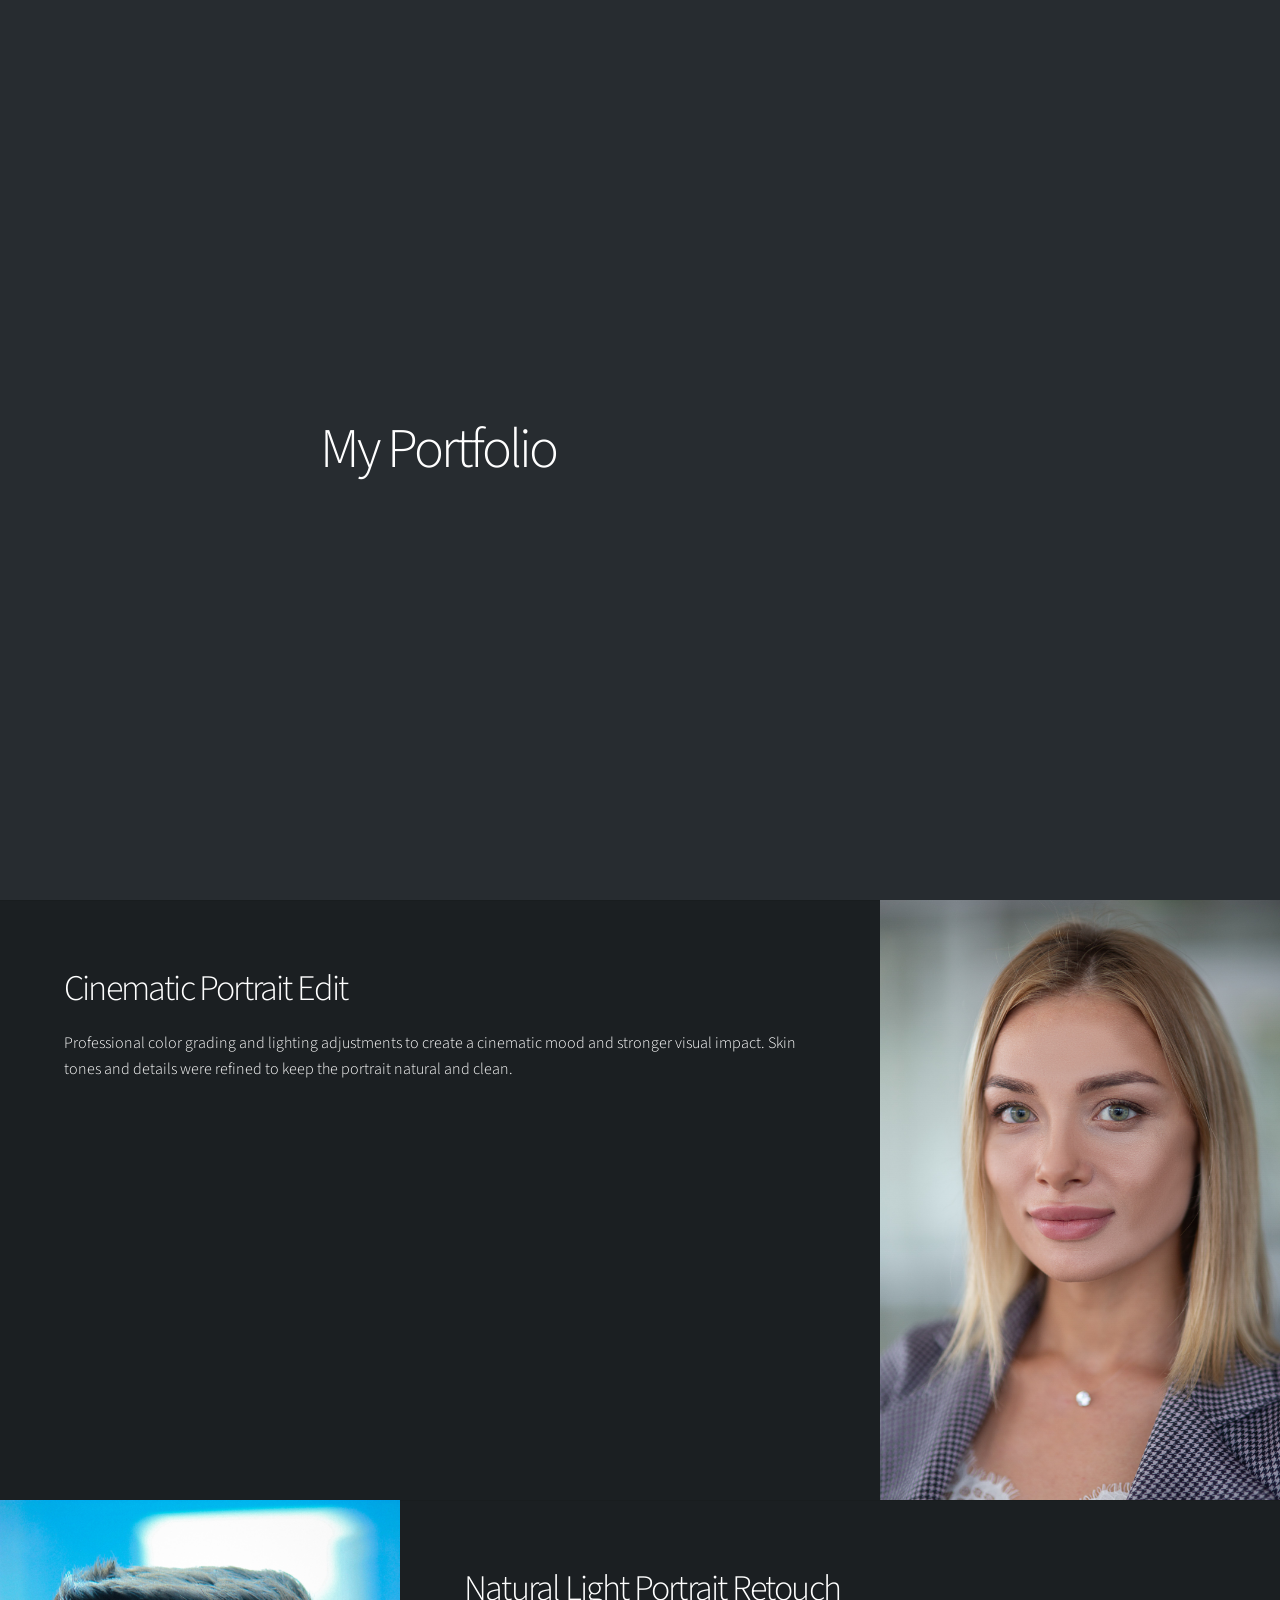
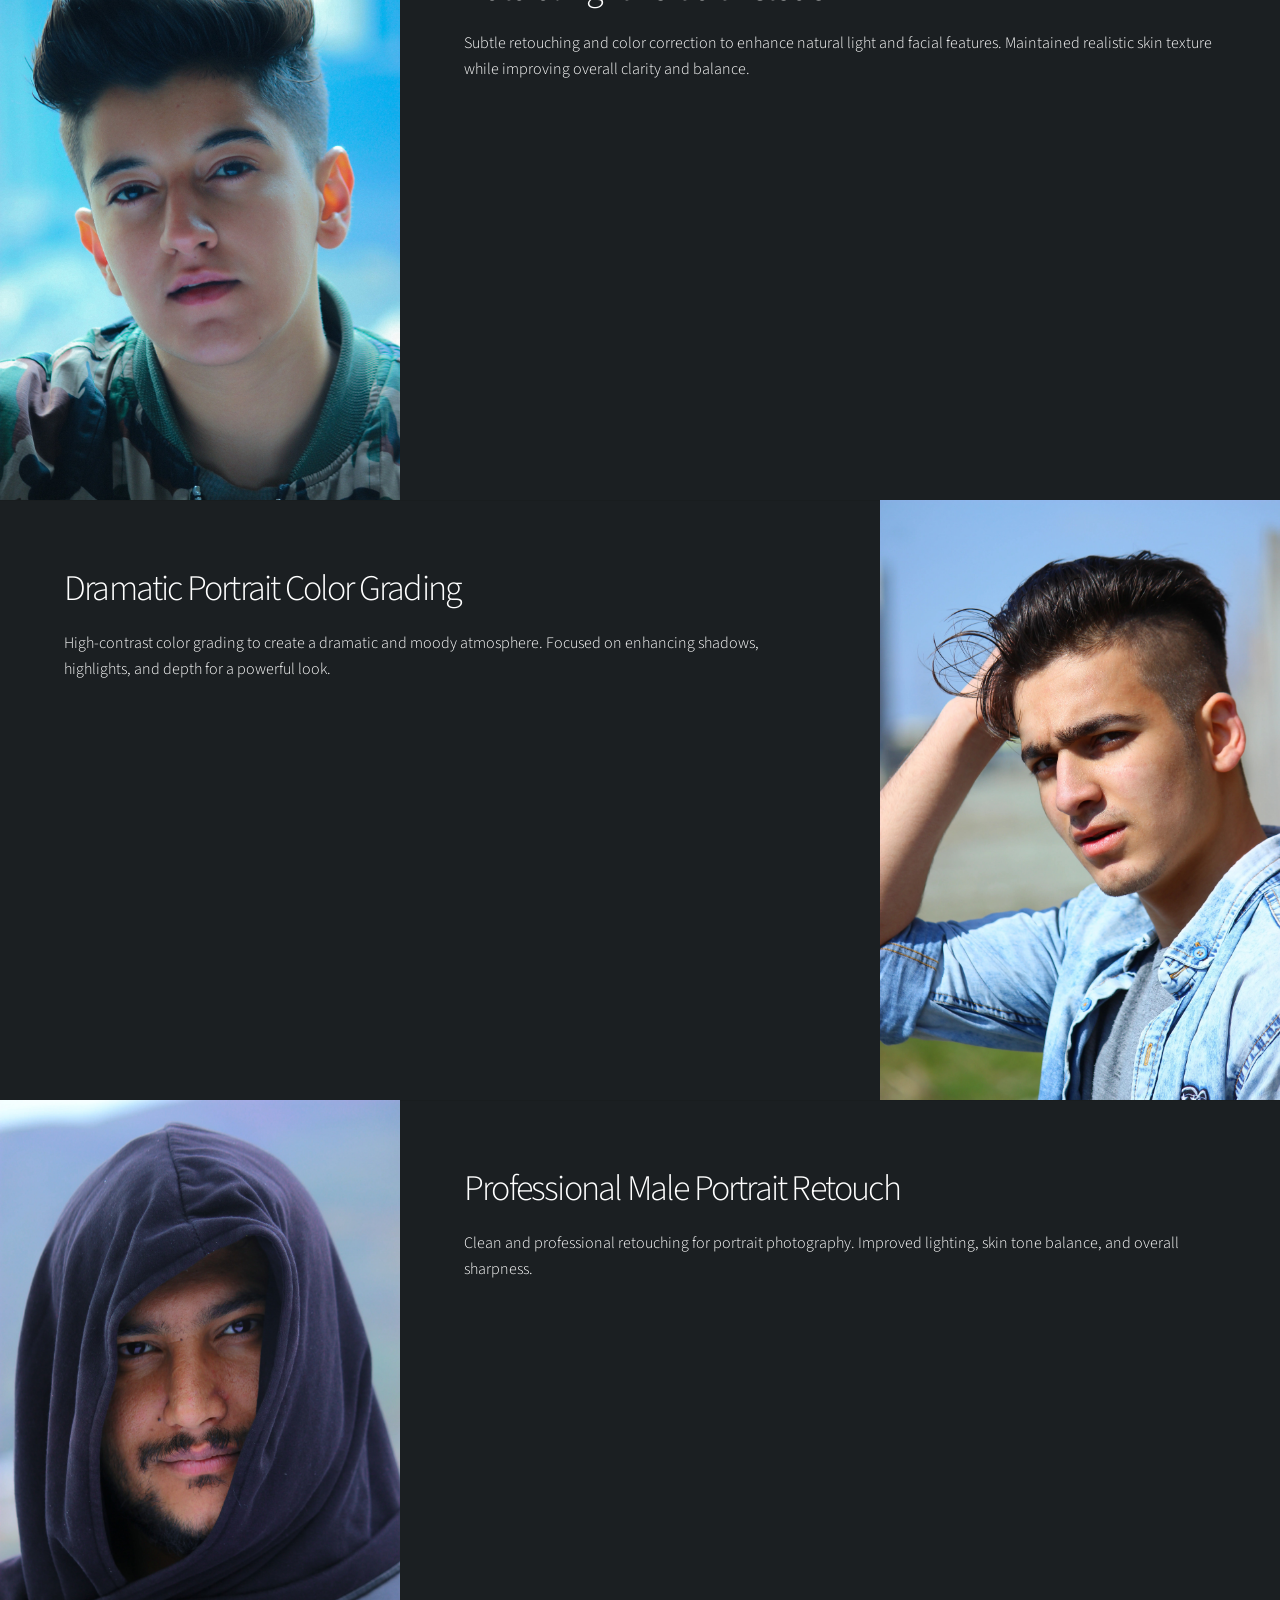
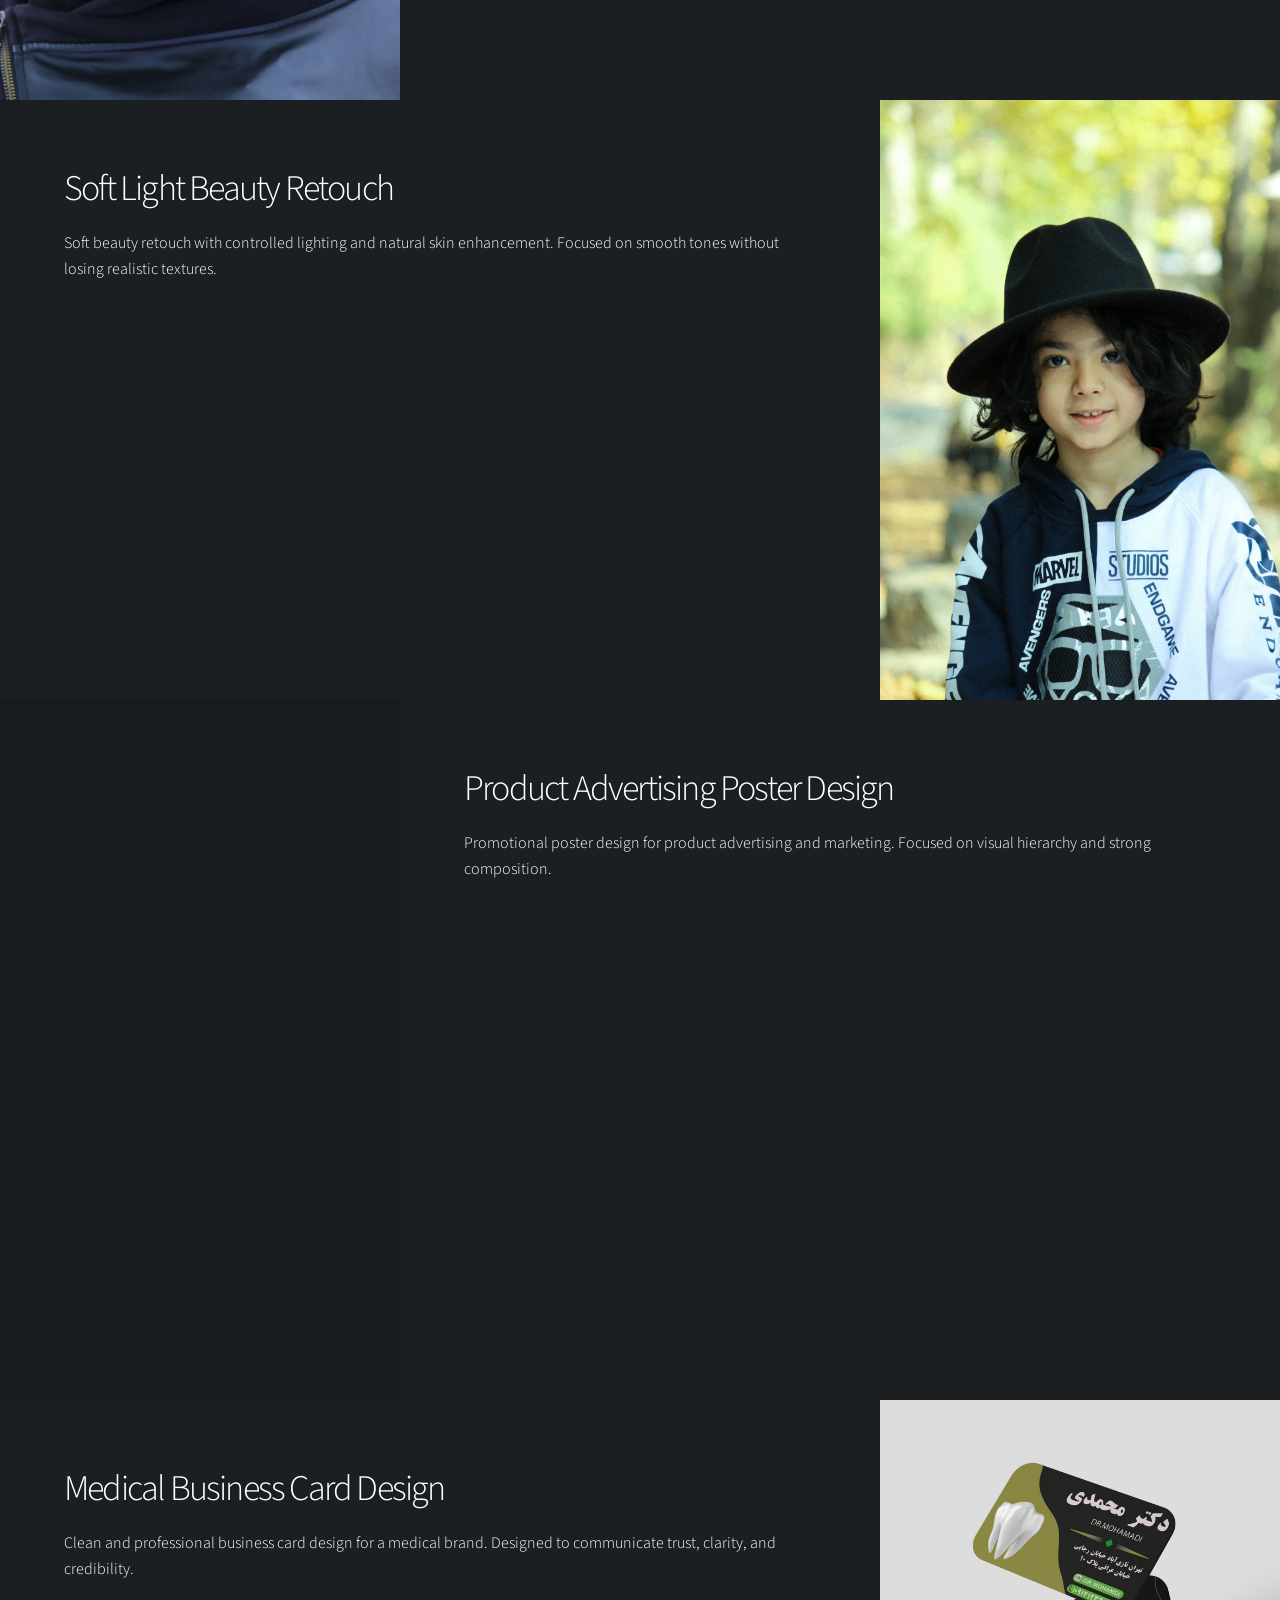
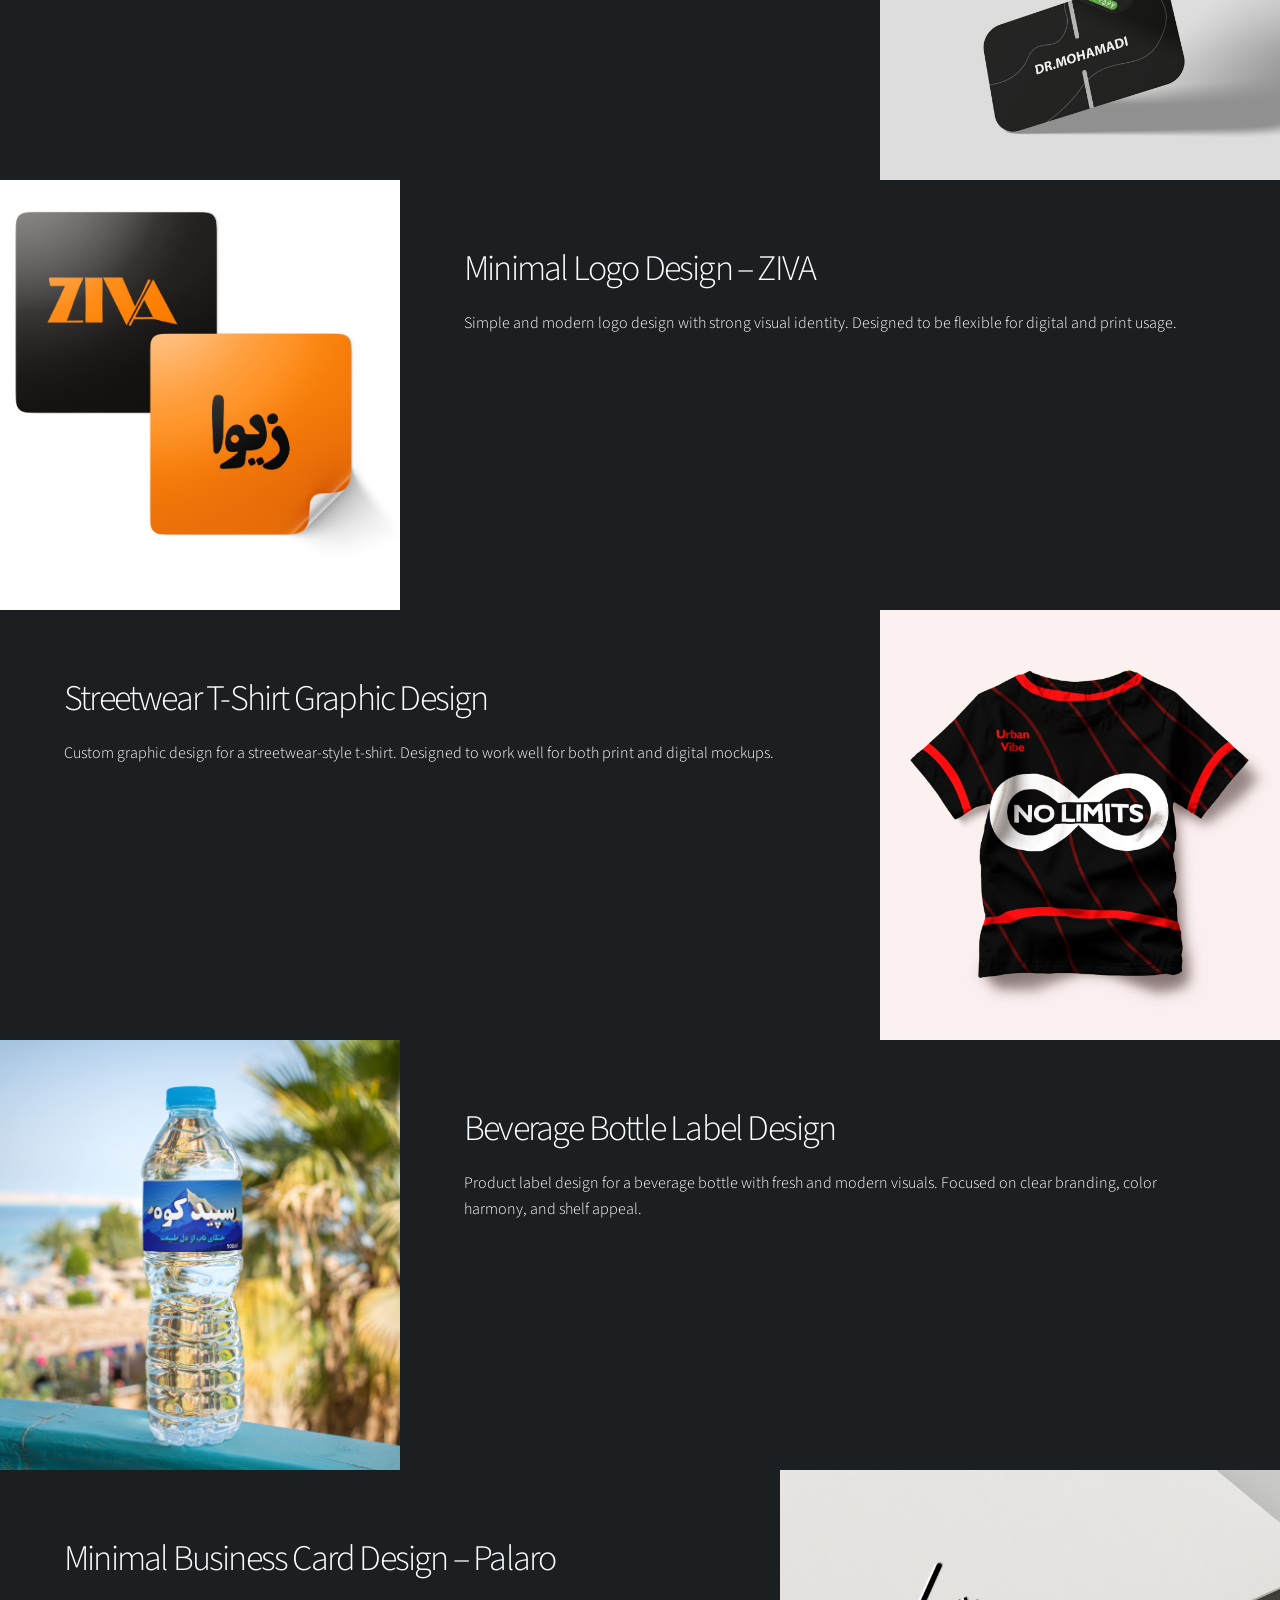
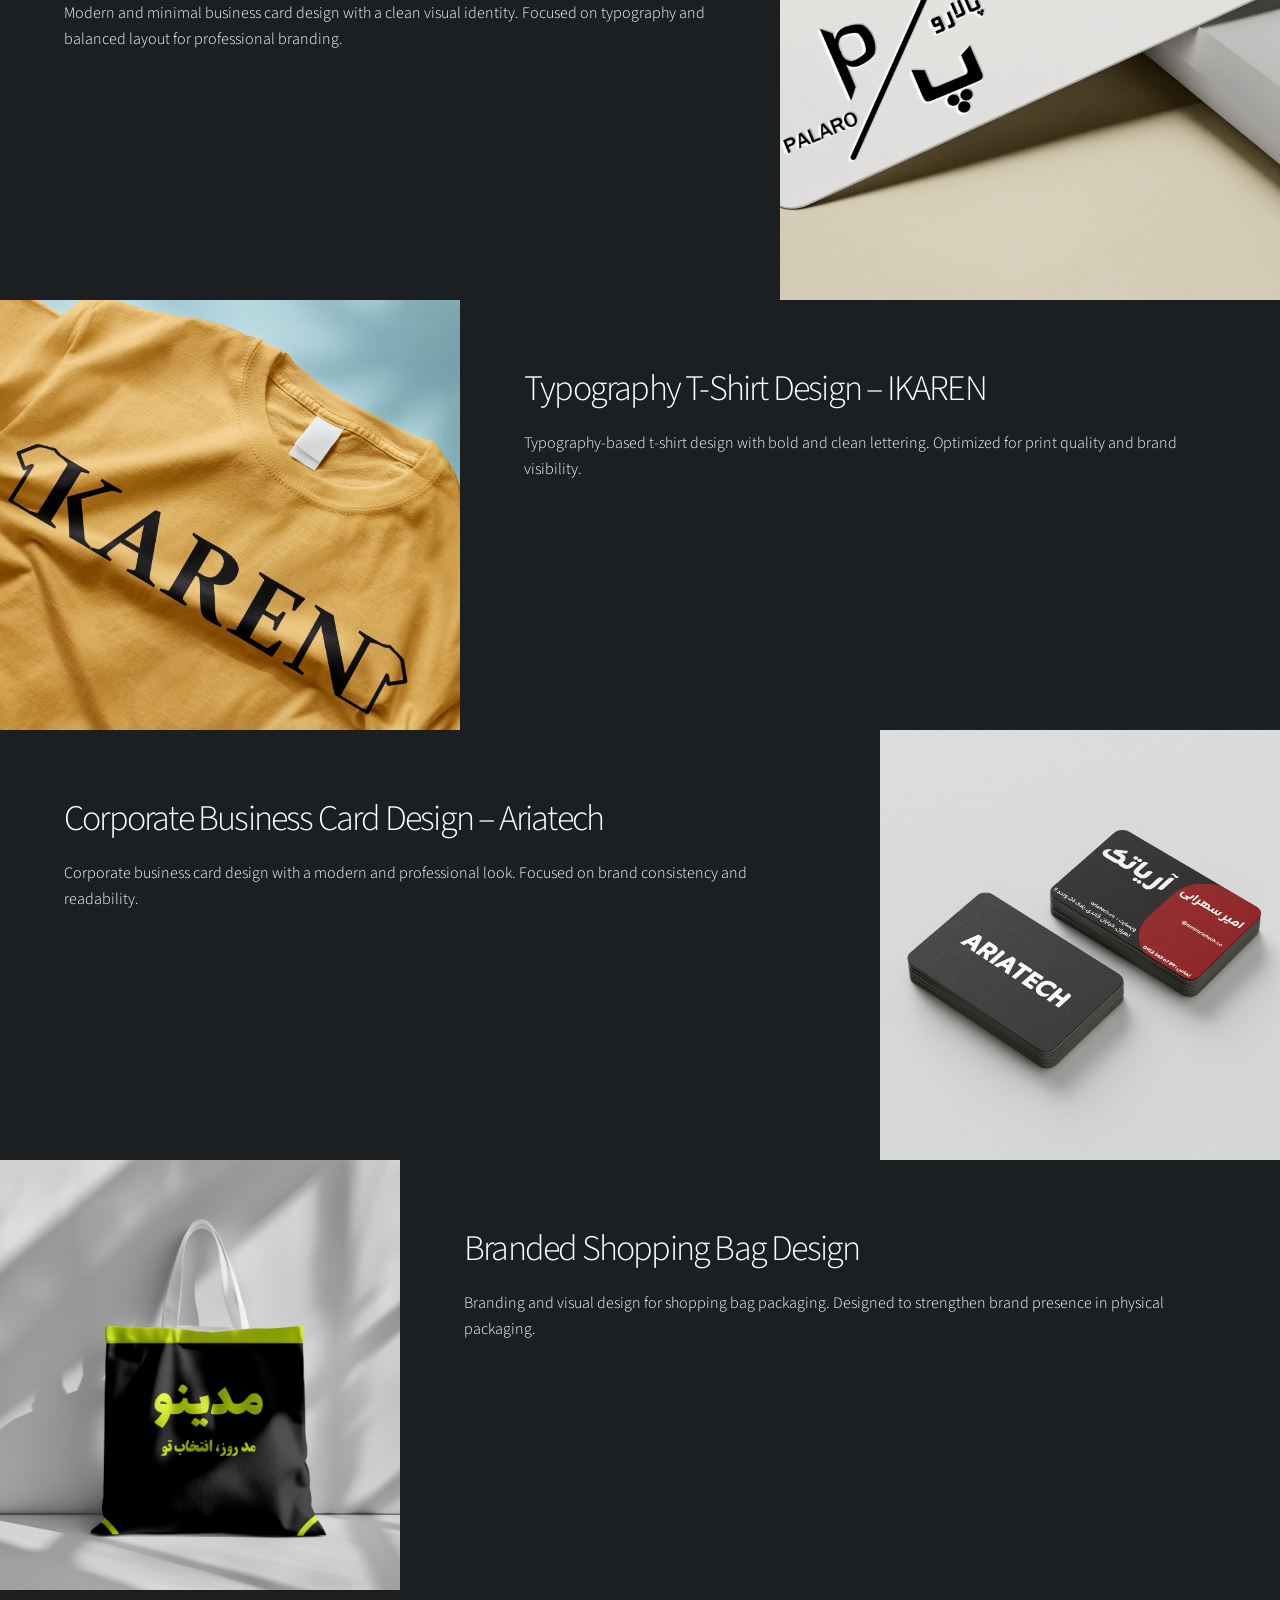
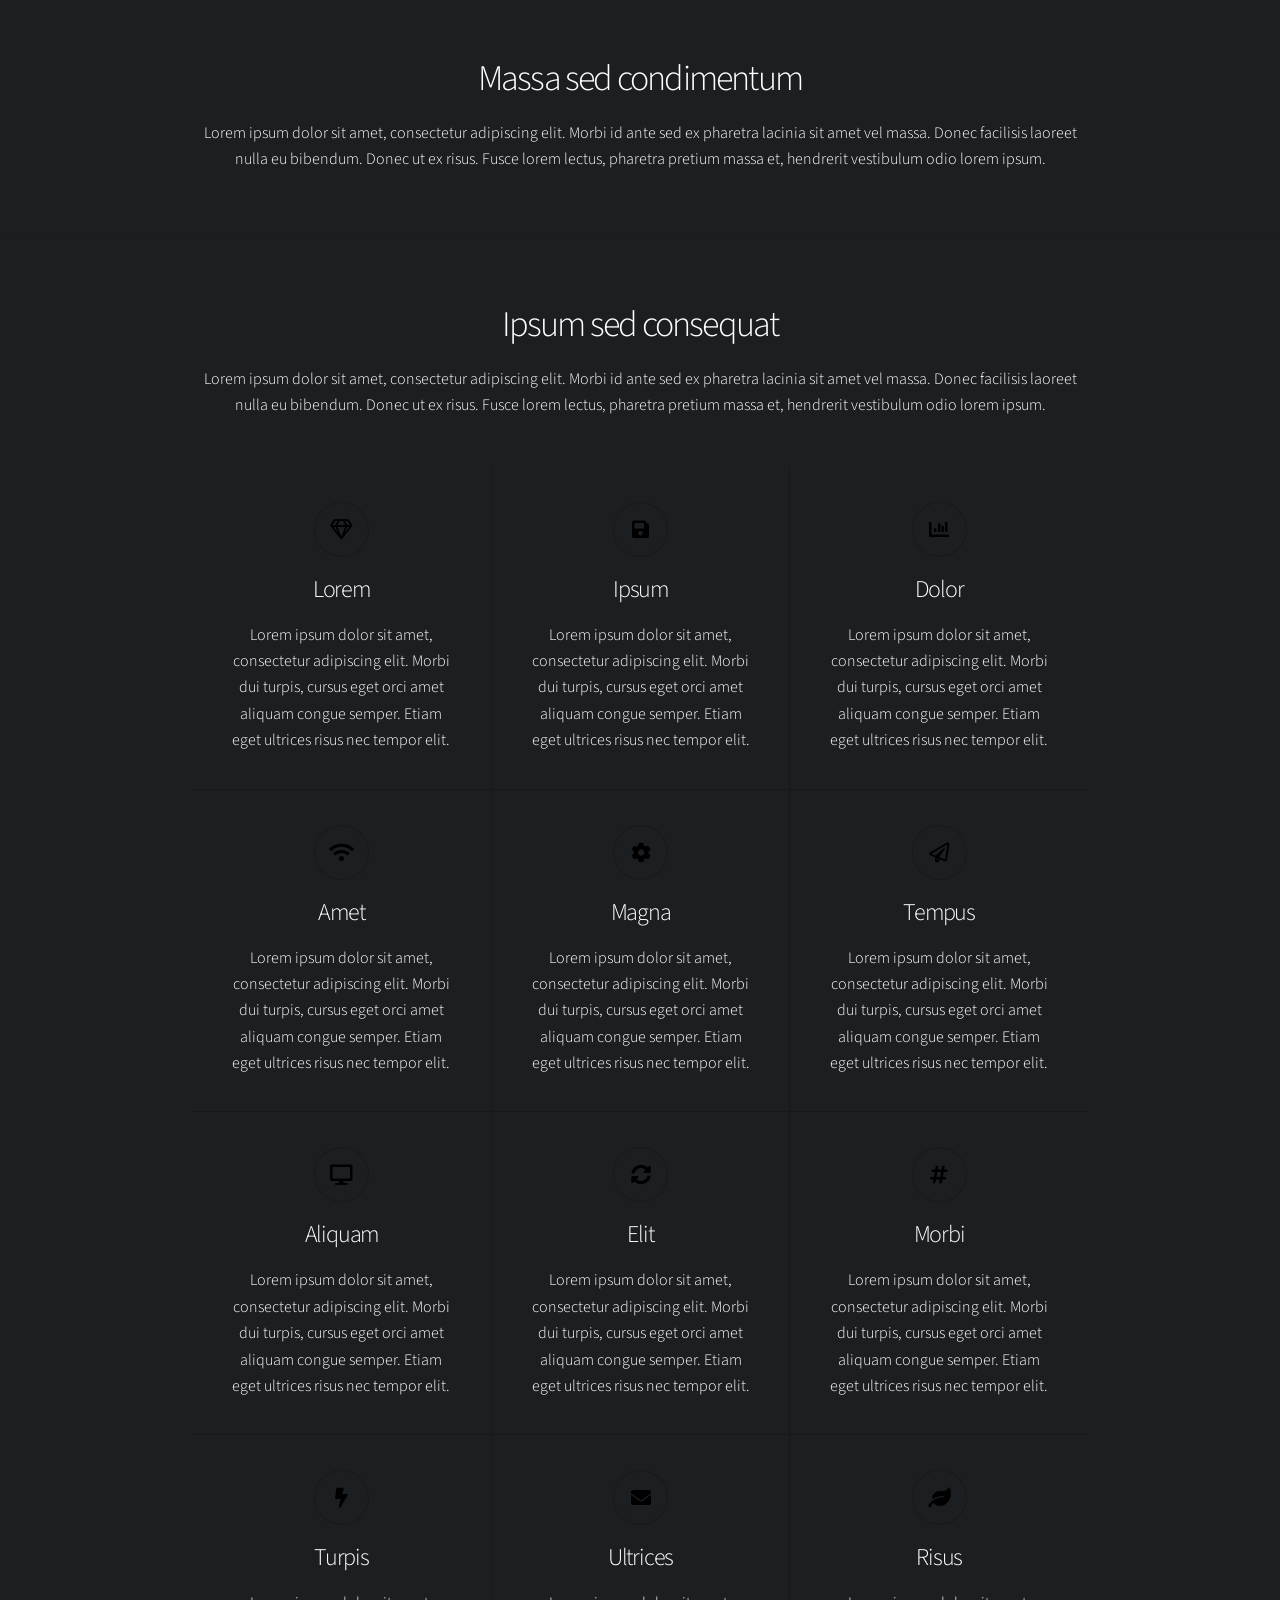
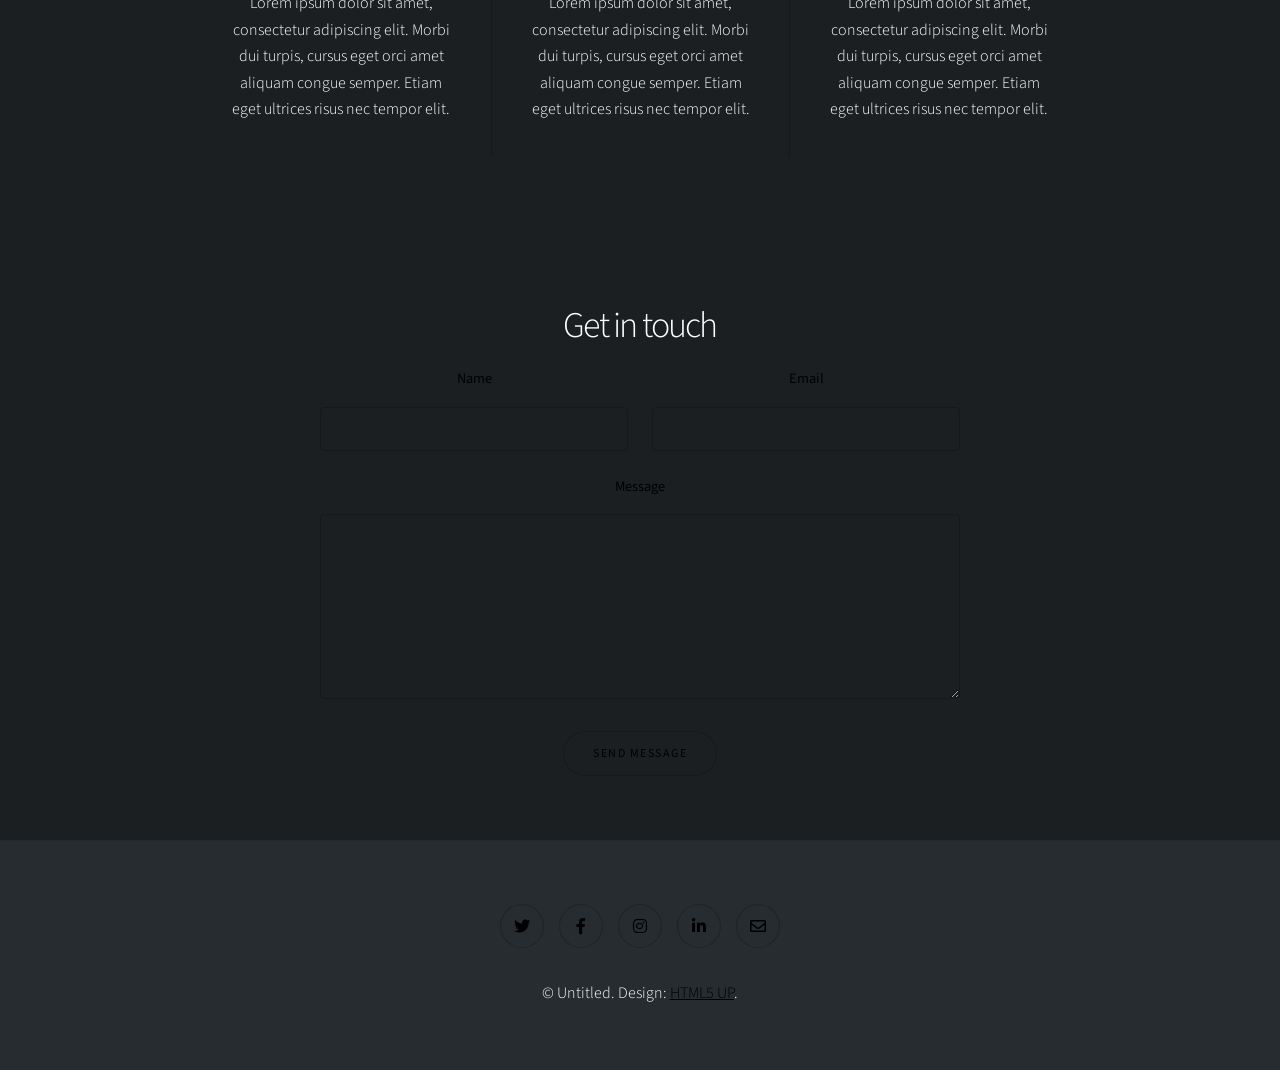
==== commit 95d29ada: "Update index.html" ====
--- a/index.html
+++ b/index.html
@@ -181,7 +181,7 @@
 Optimized for print quality and brand visibility.</p>
                 
             </div>
-            <div style="height: 430px; width: 440px;" class="image">
+            <div style="height: 430px; width: 460px;" class="image">
                 <img src="./images/Cropped_T-Shirt_Mockup.jpg" alt="" />
             </div>
         </section>
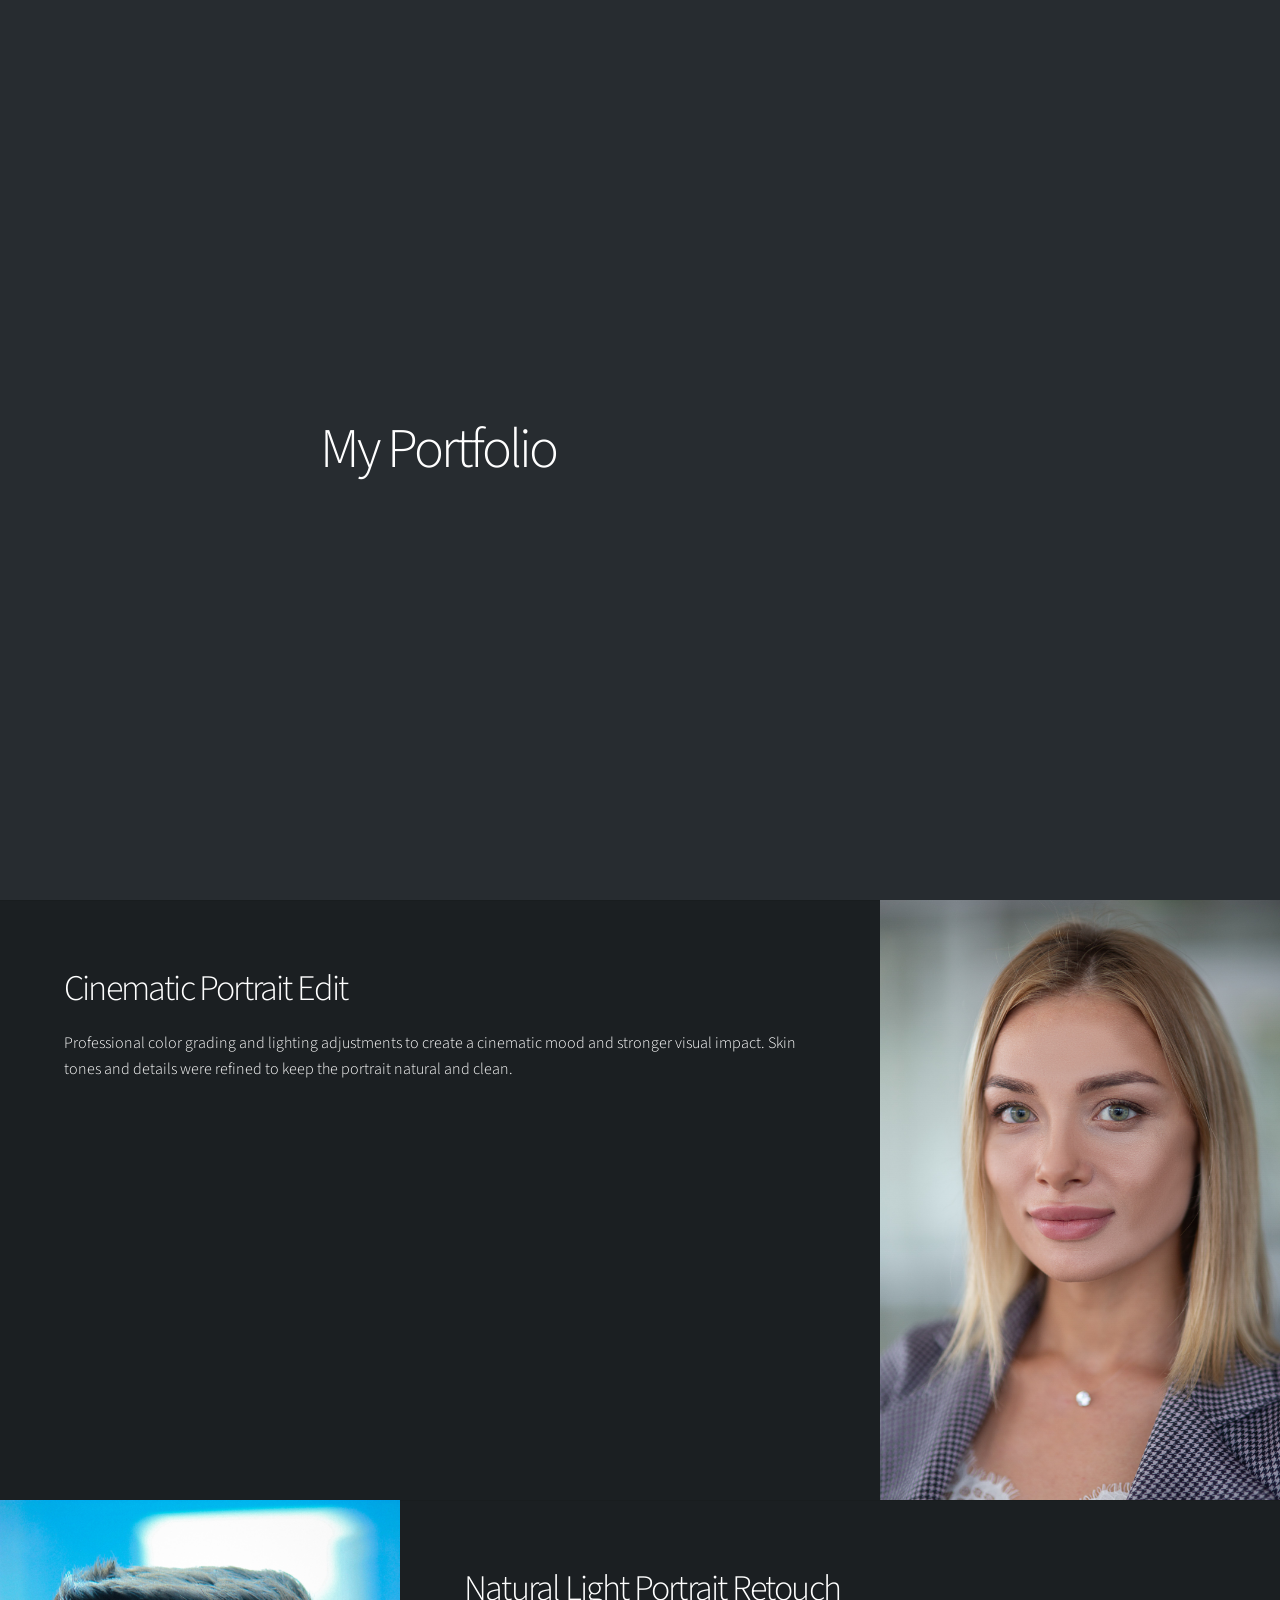
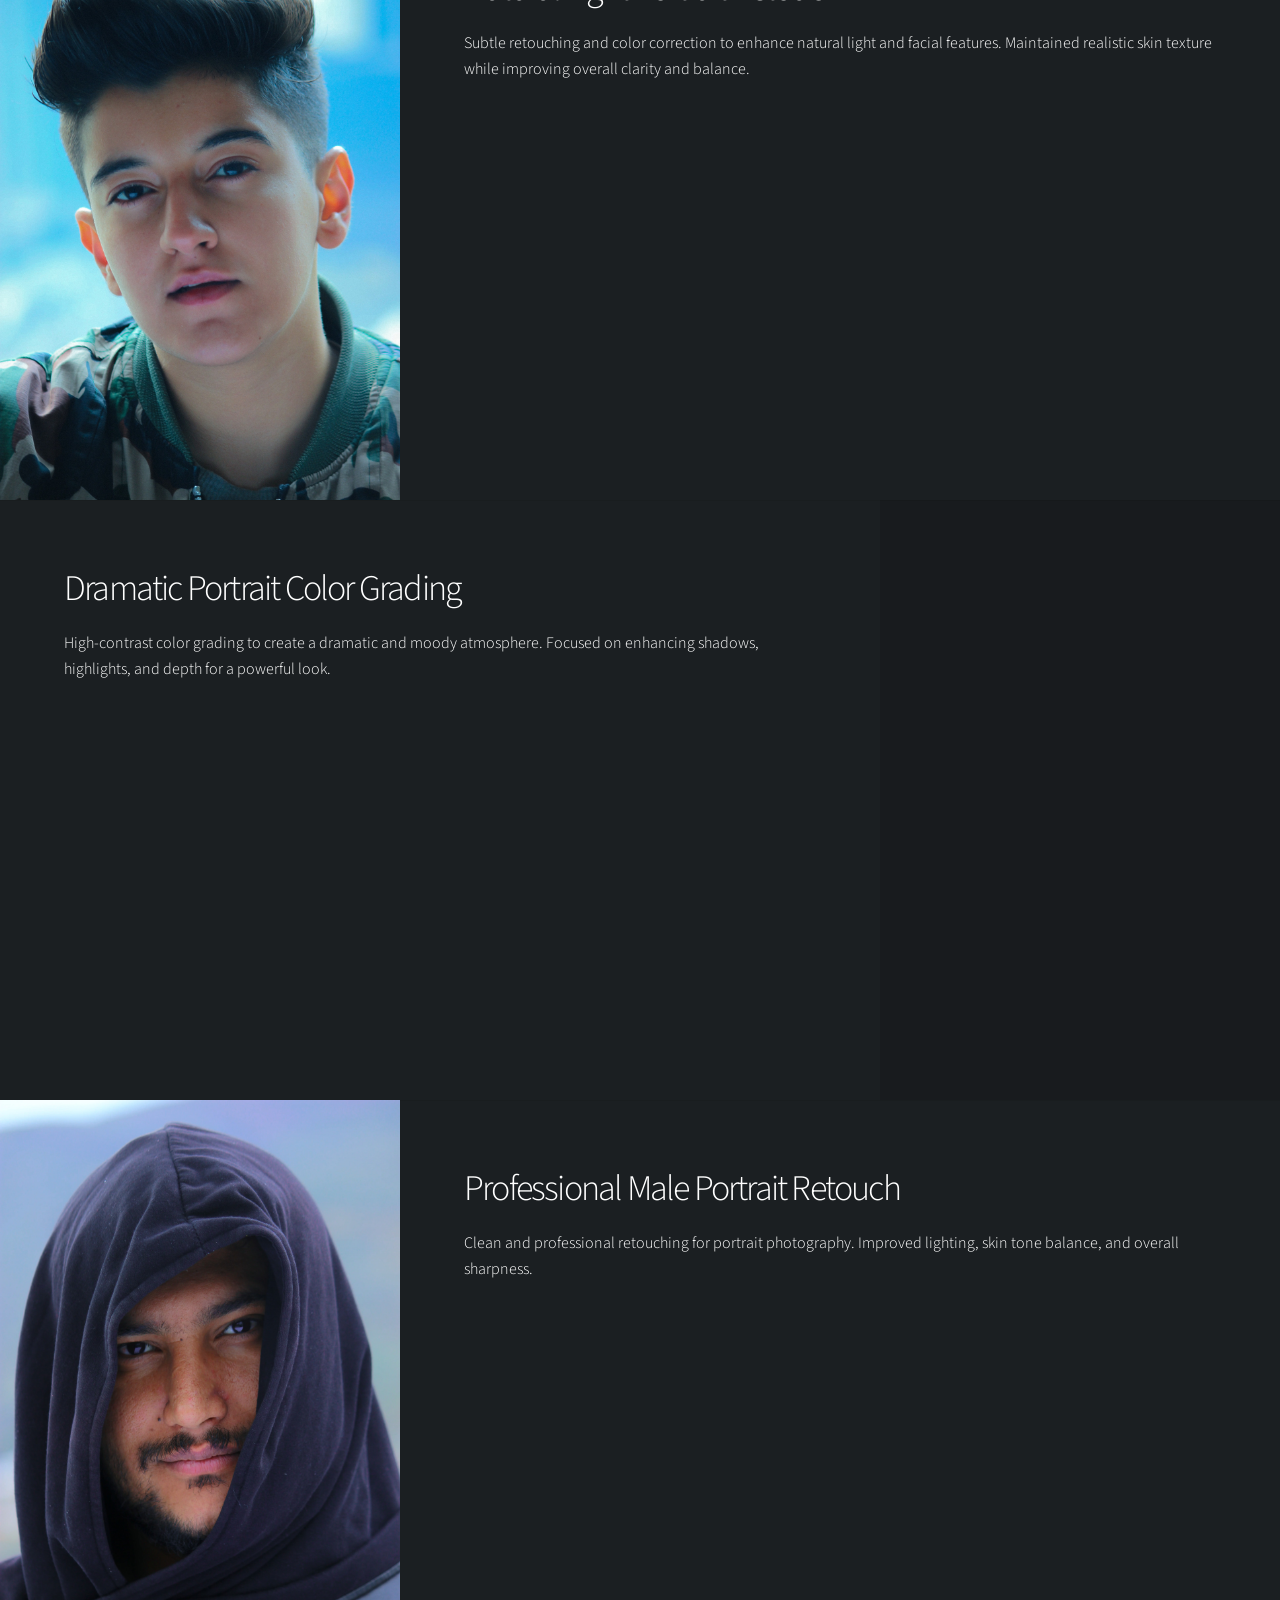
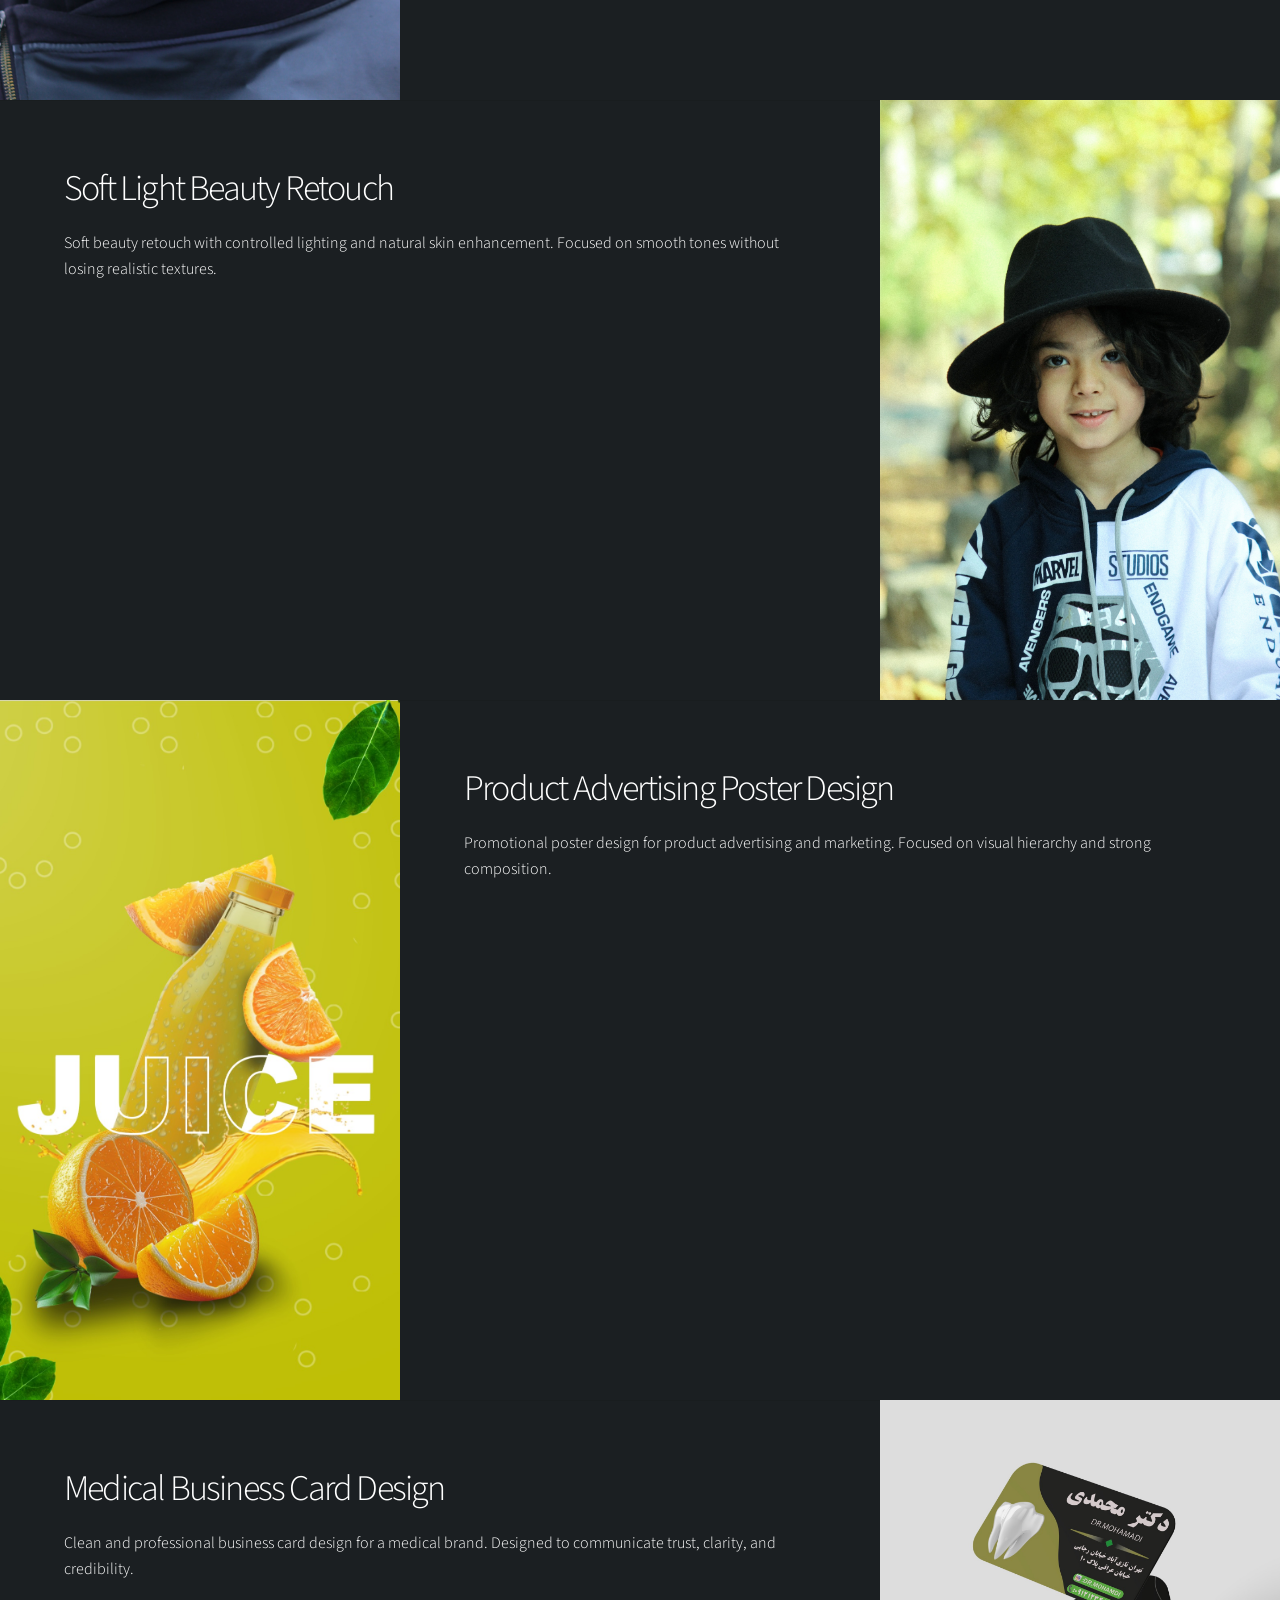
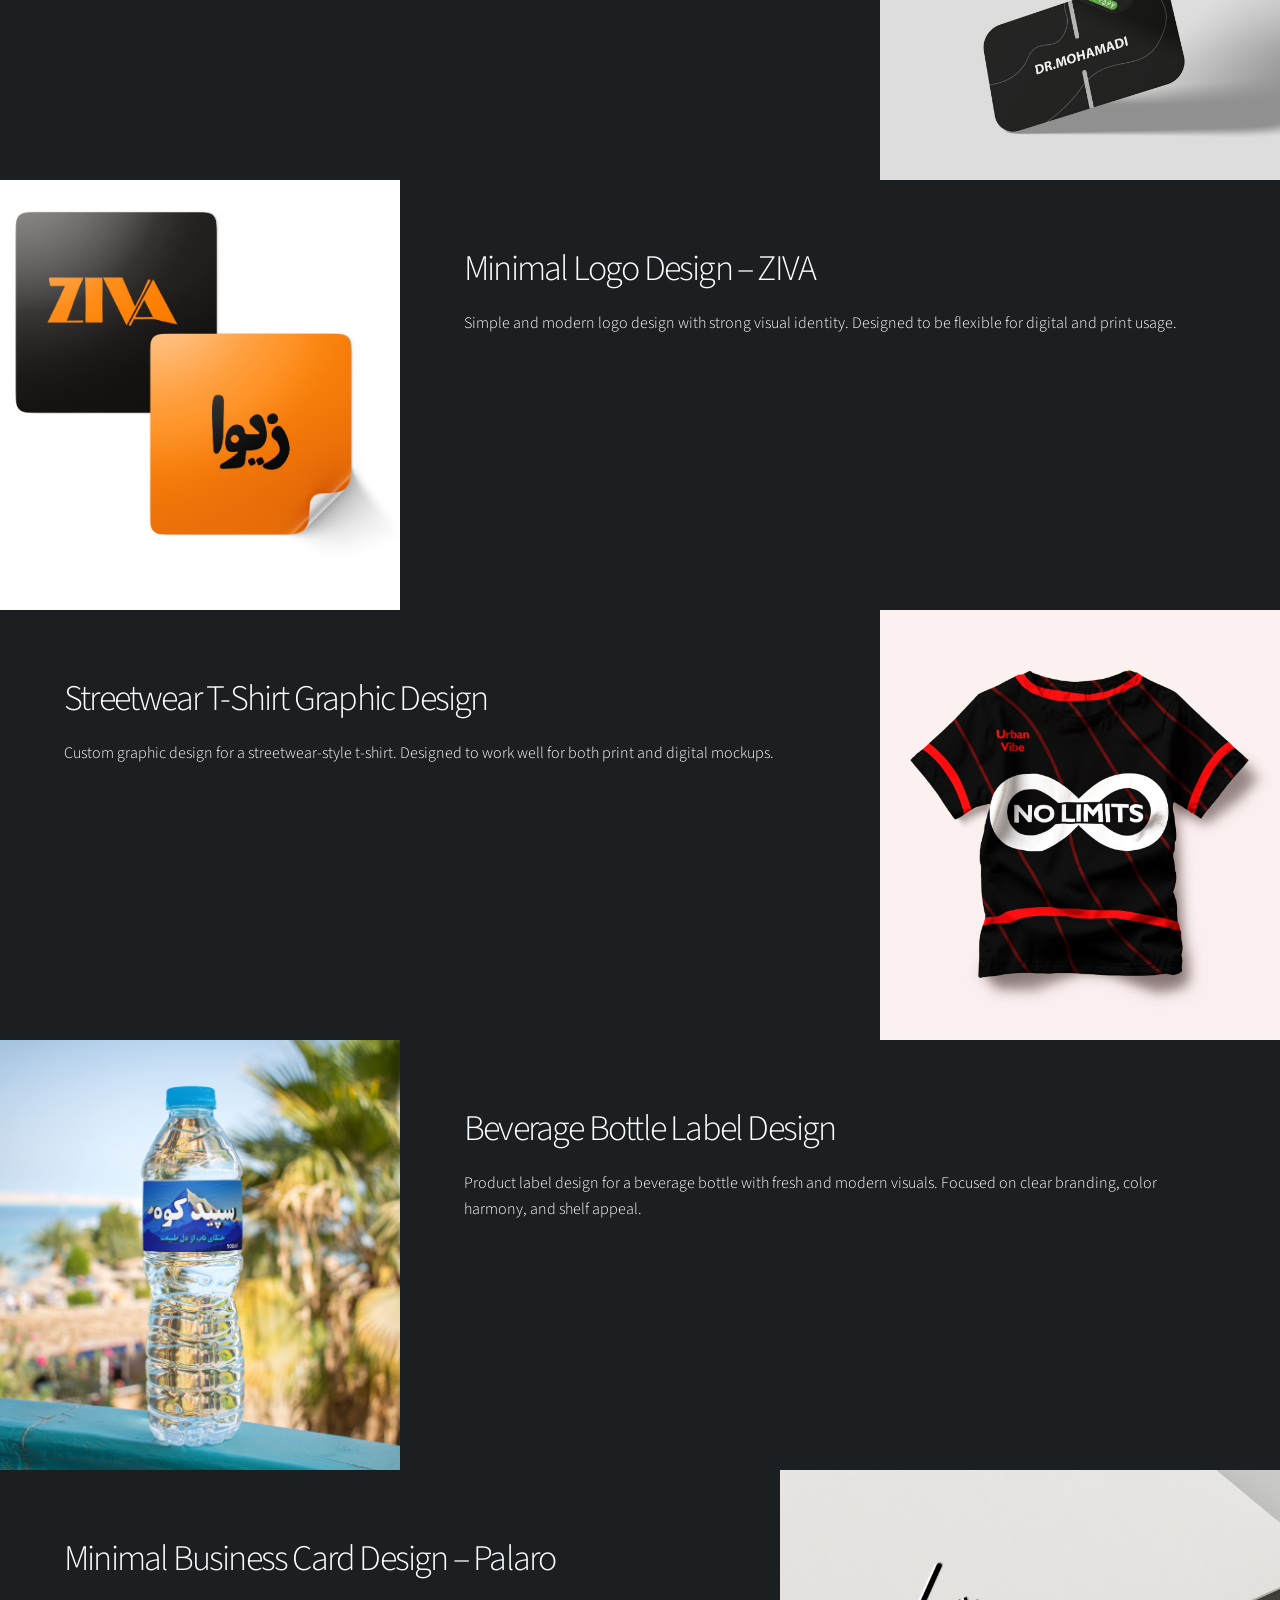
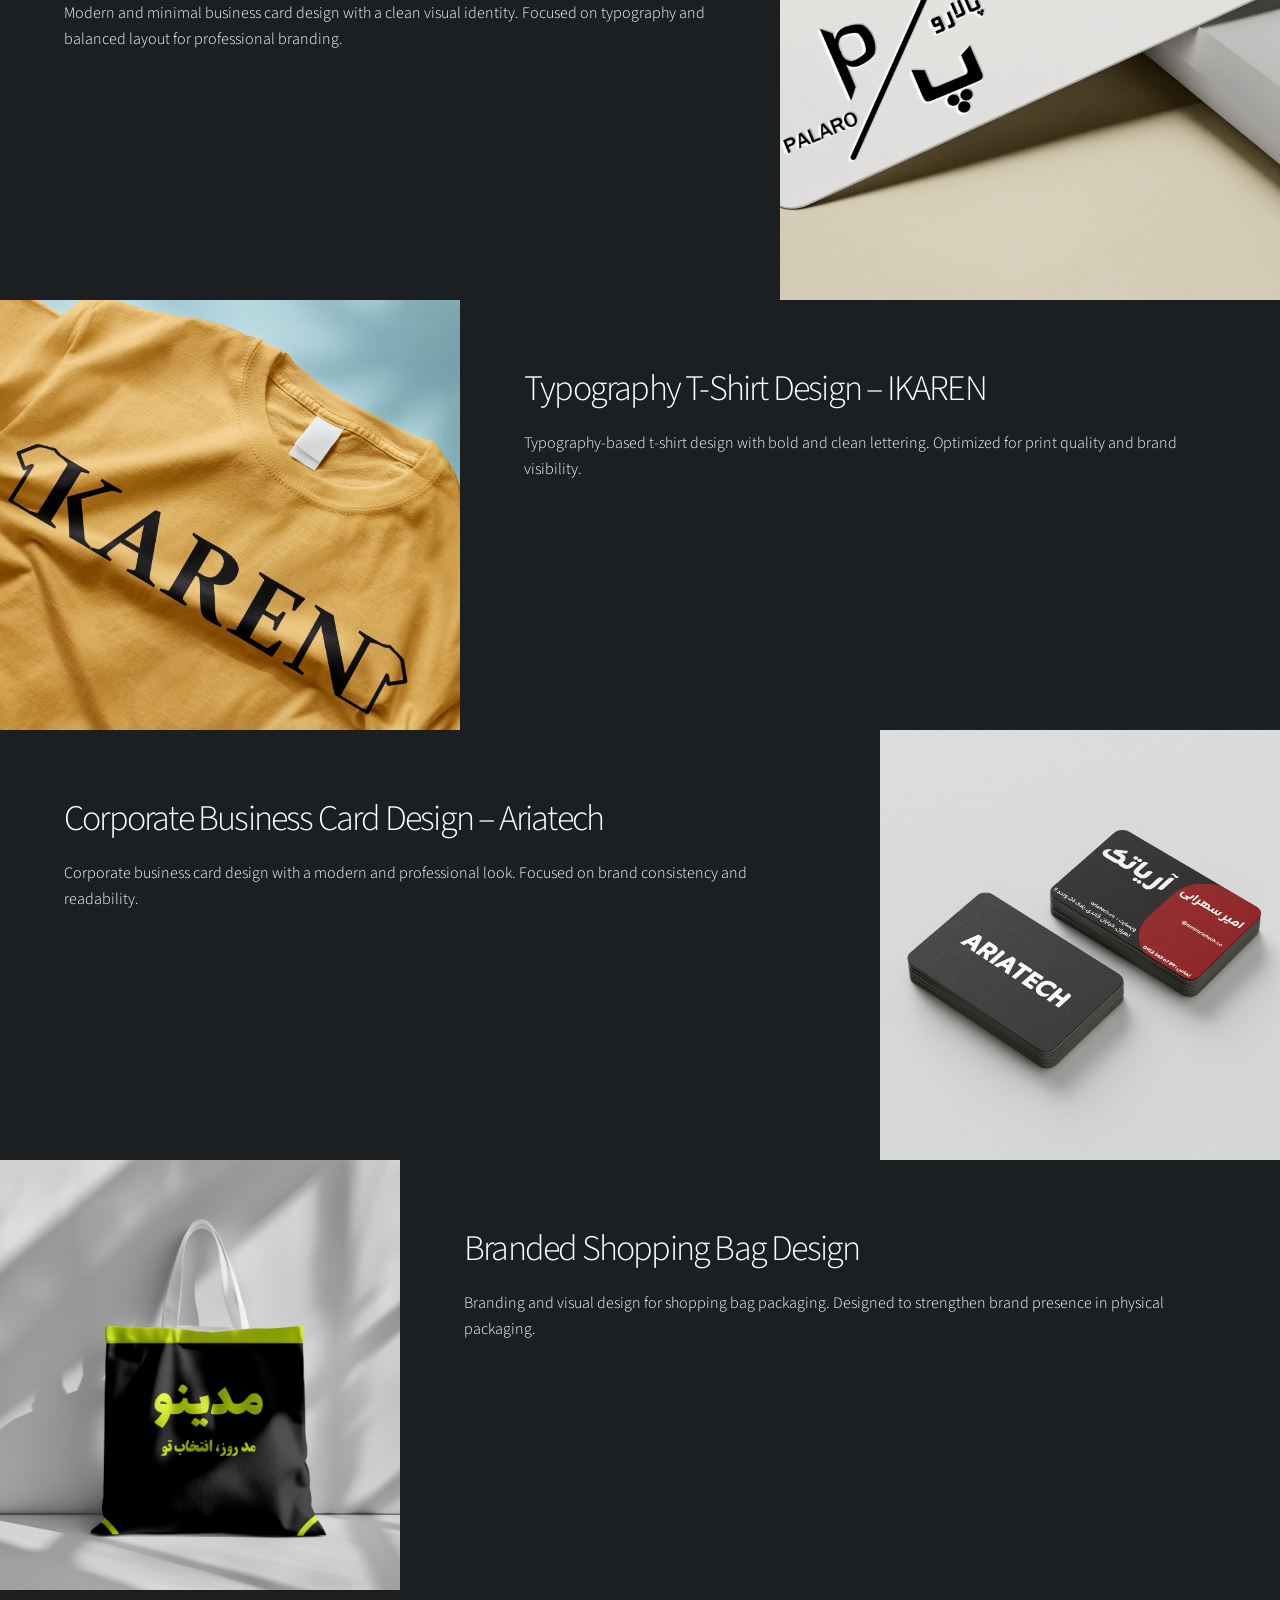
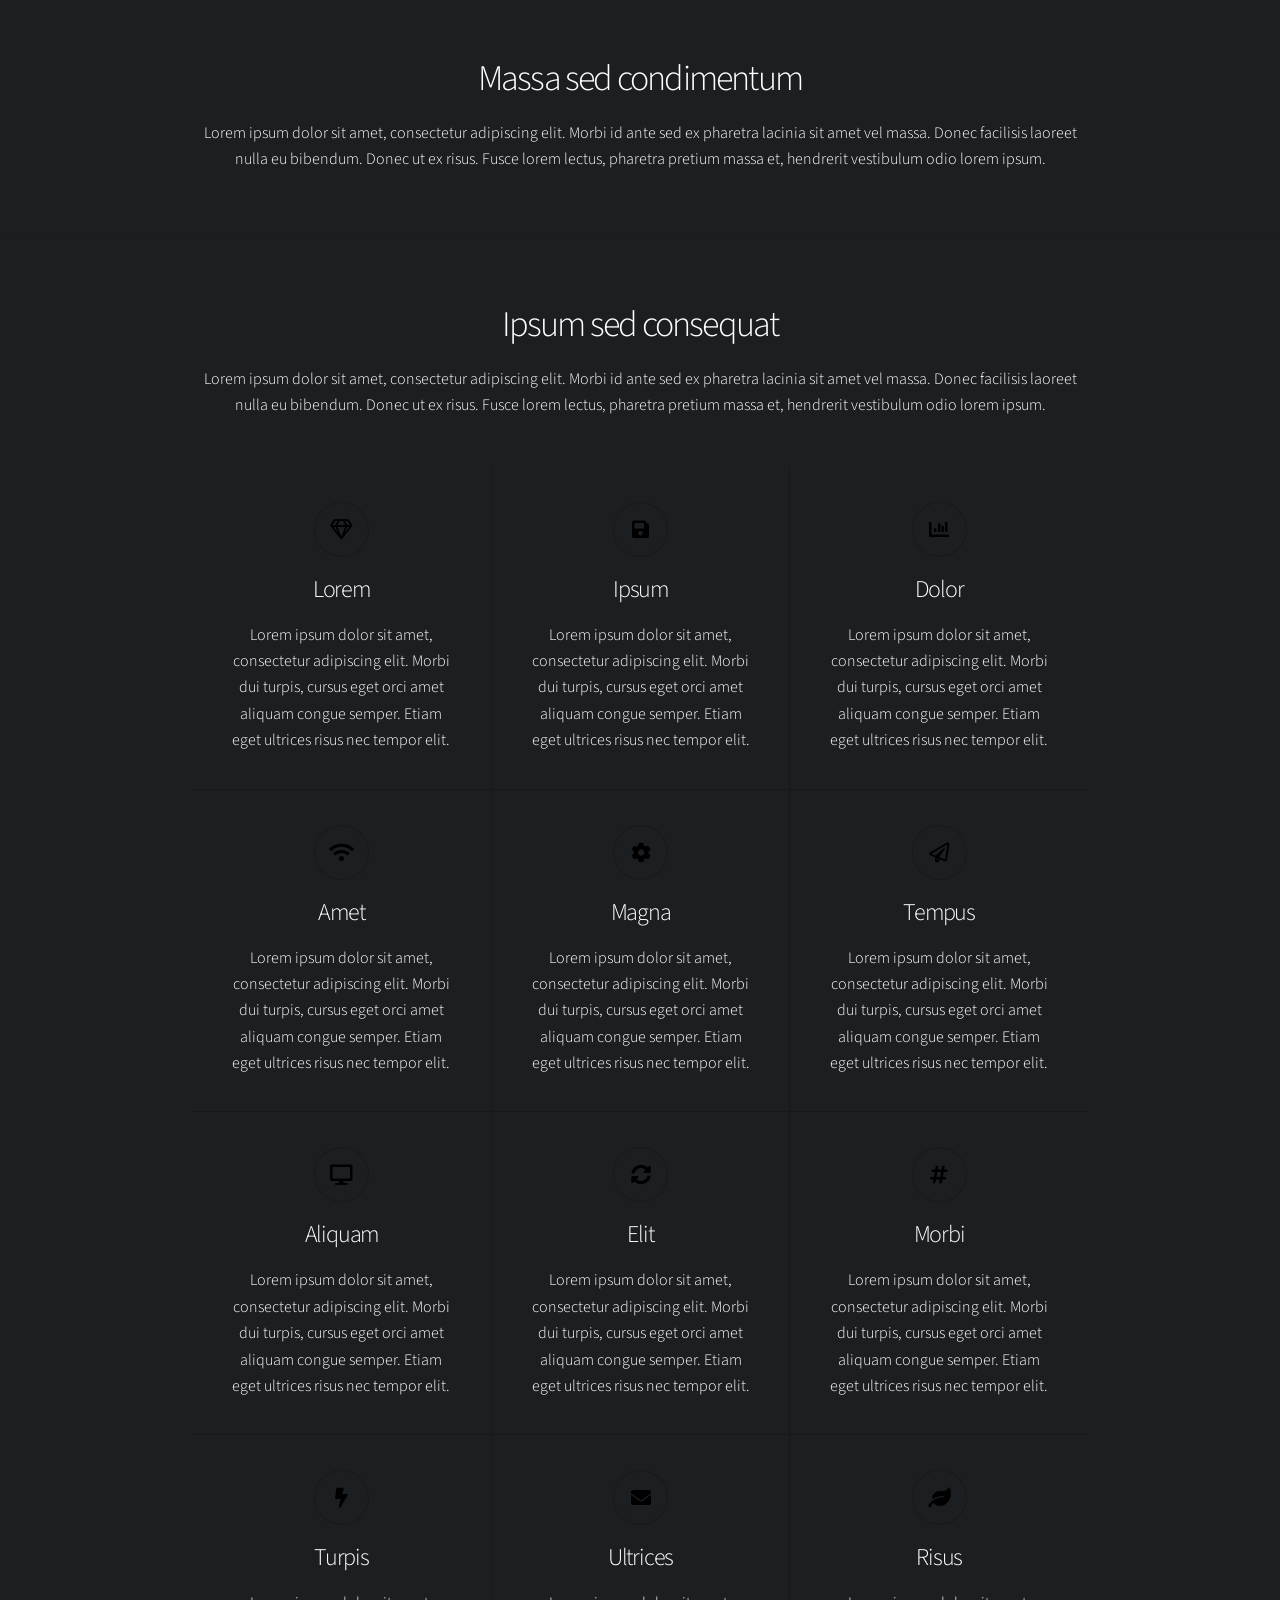
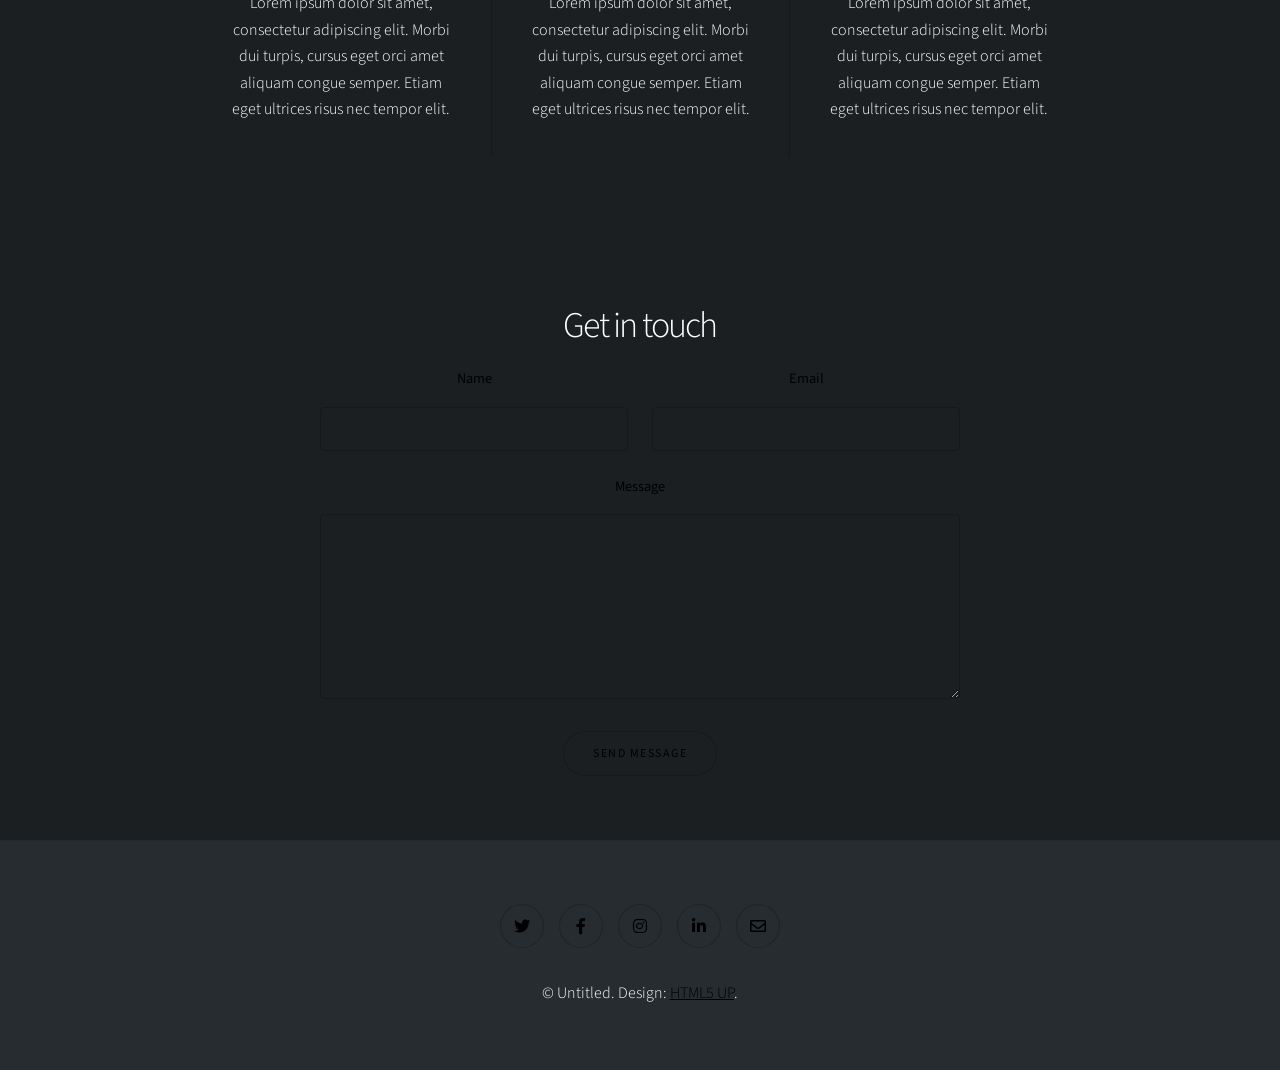
==== commit 2c9baf0b: "Update index.html" ====
--- a/index.html
+++ b/index.html
@@ -35,8 +35,9 @@
             class="spotlight style1 orient-left content-align-left image-position-center onscroll-image-fade-in on">
             <div style="height: 600px;" class="content">
                 <h2>Cinematic Portrait Edit</h2>
-                <p>Professional color grading and lighting adjustments to create a cinematic mood and stronger visual impact.
-Skin tones and details were refined to keep the portrait natural and clean.</p>
+                <p>Professional color grading and lighting adjustments to create a cinematic mood and stronger visual
+                    impact.
+                    Skin tones and details were refined to keep the portrait natural and clean.</p>
             </div>
             <div style="height: 600px; width: 380px;" class="image">
                 <img src="./images/credit @signatureeditsco - signatureedits.com - FB2A0416.jpg" alt="" />
@@ -47,9 +48,9 @@
             <div style="height: 600px;" class="content">
                 <h2>Natural Light Portrait Retouch</h2>
                 <p>
-Subtle retouching and color correction to enhance natural light and facial features.
-Maintained realistic skin texture while improving overall clarity and balance.</p>
-            
+                    Subtle retouching and color correction to enhance natural light and facial features.
+                    Maintained realistic skin texture while improving overall clarity and balance.</p>
+
             </div>
             <div style="height: 600px; width: 380px;" class="image">
                 <img src="images/IMG_1062.jpg" alt="" />
@@ -60,9 +61,9 @@
             <div style="height: 600px;" class="content">
                 <h2>Dramatic Portrait Color Grading</h2>
                 <p>
-High-contrast color grading to create a dramatic and moody atmosphere.
-Focused on enhancing shadows, highlights, and depth for a powerful look.</p>
-                
+                    High-contrast color grading to create a dramatic and moody atmosphere.
+                    Focused on enhancing shadows, highlights, and depth for a powerful look.</p>
+
             </div>
             <div style="height: 600px; width: 380px;" class="image">
                 <img src="images/IMG_2013.jpg" alt="" />
@@ -73,9 +74,9 @@
             <div style="height: 600px;" class="content">
                 <h2>Professional Male Portrait Retouch</h2>
                 <p>
-Clean and professional retouching for portrait photography.
-Improved lighting, skin tone balance, and overall sharpness.</p>
-                
+                    Clean and professional retouching for portrait photography.
+                    Improved lighting, skin tone balance, and overall sharpness.</p>
+
             </div>
             <div style="height: 600px; width: 380px;" class="image">
                 <img src="images/IMG_2623.jpg" alt="" />
@@ -86,9 +87,9 @@
             <div style="height: 600px;" class="content">
                 <h2>Soft Light Beauty Retouch</h2>
                 <p>
-Soft beauty retouch with controlled lighting and natural skin enhancement.
-Focused on smooth tones without losing realistic textures.</p>
-                
+                    Soft beauty retouch with controlled lighting and natural skin enhancement.
+                    Focused on smooth tones without losing realistic textures.</p>
+
             </div>
             <div style="height: 600px; width: 380px;" class="image">
                 <img src="images/IMG_7763.jpg" alt="" />
@@ -99,9 +100,9 @@
             <div style="height: 700px;" class="content">
                 <h2>Product Advertising Poster Design</h2>
                 <p>
-Promotional poster design for product advertising and marketing.
-Focused on visual hierarchy and strong composition.</p>
-                
+                    Promotional poster design for product advertising and marketing.
+                    Focused on visual hierarchy and strong composition.</p>
+
             </div>
             <div style="height: 700px; width: 380px;" class="image">
                 <img src="images/juice.jpg" alt="" />
@@ -112,9 +113,9 @@
             <div style="height: 380px;" class="content">
                 <h2>Medical Business Card Design</h2>
                 <p>
-Clean and professional business card design for a medical brand.
-Designed to communicate trust, clarity, and credibility.</p>
-                
+                    Clean and professional business card design for a medical brand.
+                    Designed to communicate trust, clarity, and credibility.</p>
+
             </div>
             <div style="height: 380px; width: 380px;" class="image">
                 <img src="images//round-corner-business-card-mockup.jpg" alt="" />
@@ -125,9 +126,9 @@
             <div style="height: 430px;" class="content">
                 <h2>Minimal Logo Design – ZIVA</h2>
                 <p>
-Simple and modern logo design with strong visual identity.
-Designed to be flexible for digital and print usage.</p>
-                
+                    Simple and modern logo design with strong visual identity.
+                    Designed to be flexible for digital and print usage.</p>
+
             </div>
             <div style="height: 430px; width: 380px;" class="image">
                 <img src="images/stickerMockup.jpg" alt="" />
@@ -138,9 +139,9 @@
             <div style="height: 430px;" class="content">
                 <h2>Streetwear T-Shirt Graphic Design</h2>
                 <p>
-Custom graphic design for a streetwear-style t-shirt.
-Designed to work well for both print and digital mockups.</p>
-                
+                    Custom graphic design for a streetwear-style t-shirt.
+                    Designed to work well for both print and digital mockups.</p>
+
             </div>
             <div style="height: 430px; width: 380px;" class="image">
                 <img src="images/T-Shirt Mockup with wrinkled.jpg" alt="" />
@@ -151,9 +152,9 @@
             <div style="height: 430px;" class="content">
                 <h2>Beverage Bottle Label Design</h2>
                 <p>
-Product label design for a beverage bottle with fresh and modern visuals.
-Focused on clear branding, color harmony, and shelf appeal.</p>
-            
+                    Product label design for a beverage bottle with fresh and modern visuals.
+                    Focused on clear branding, color harmony, and shelf appeal.</p>
+
             </div>
             <div style="height: 430px; width: 380px;" class="image">
                 <img src="images/water_bottle_2.jpg" alt="" />
@@ -164,9 +165,9 @@
             <div style="height: 430px;" class="content">
                 <h2>Minimal Business Card Design – Palaro</h2>
                 <p>
-Modern and minimal business card design with a clean visual identity.
-Focused on typography and balanced layout for professional branding.</p>
-                
+                    Modern and minimal business card design with a clean visual identity.
+                    Focused on typography and balanced layout for professional branding.</p>
+
             </div>
             <div style="height: 430px; width: 500px; " class="image">
                 <img src="images/white-paper-embossed-logo-mockup-12.jpg" alt="" />
@@ -177,9 +178,9 @@
             <div style="height: 430px;" class="content">
                 <h2>Typography T-Shirt Design – IKAREN</h2>
                 <p>
-Typography-based t-shirt design with bold and clean lettering.
-Optimized for print quality and brand visibility.</p>
-                
+                    Typography-based t-shirt design with bold and clean lettering.
+                    Optimized for print quality and brand visibility.</p>
+
             </div>
             <div style="height: 430px; width: 460px;" class="image">
                 <img src="./images/Cropped_T-Shirt_Mockup.jpg" alt="" />
@@ -189,10 +190,10 @@
         <section class="spotlight style1 orient-left content-align-left image-position-center onscroll-image-fade-in">
             <div style="height: 430px;" class="content">
                 <h2>Corporate Business Card Design – Ariatech</h2>
-                <p> 
-Corporate business card design with a modern and professional look.
-Focused on brand consistency and readability.</p>
-                
+                <p>
+                    Corporate business card design with a modern and professional look.
+                    Focused on brand consistency and readability.</p>
+
             </div>
             <div style="height: 430px; width: 380px;" class="image">
                 <img src="./images/Free_Rounded_Business_Card_Mockup_4.jpg" alt="" />
@@ -204,8 +205,8 @@
             <div style="height: 430px;" class="content">
                 <h2>Branded Shopping Bag Design</h2>
                 <p>
-Branding and visual design for shopping bag packaging.
-Designed to strengthen brand presence in physical packaging.</p>
+                    Branding and visual design for shopping bag packaging.
+                    Designed to strengthen brand presence in physical packaging.</p>
             </div>
             <div style="height: 430px; width: 380px;" class="image">
                 <img src="./images/01 Free Tote Bag Mockup.jpg" alt="" />
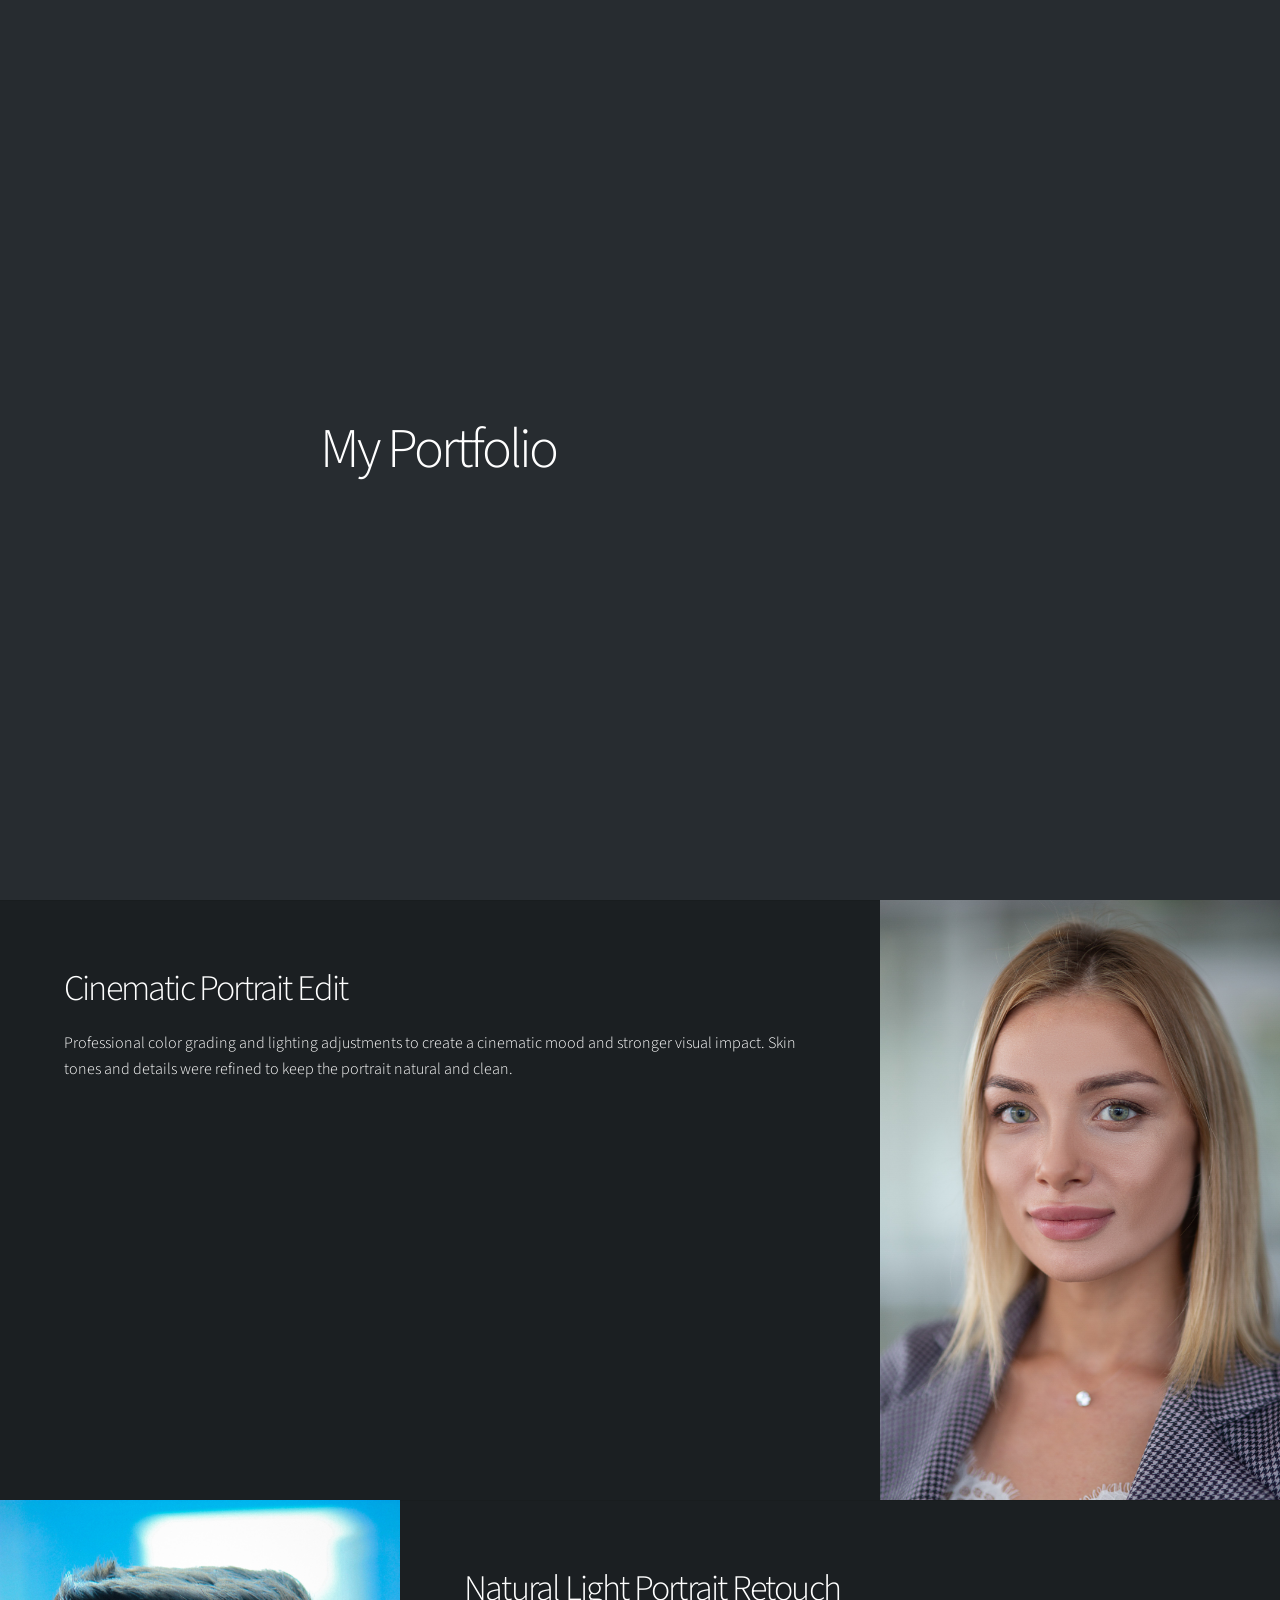
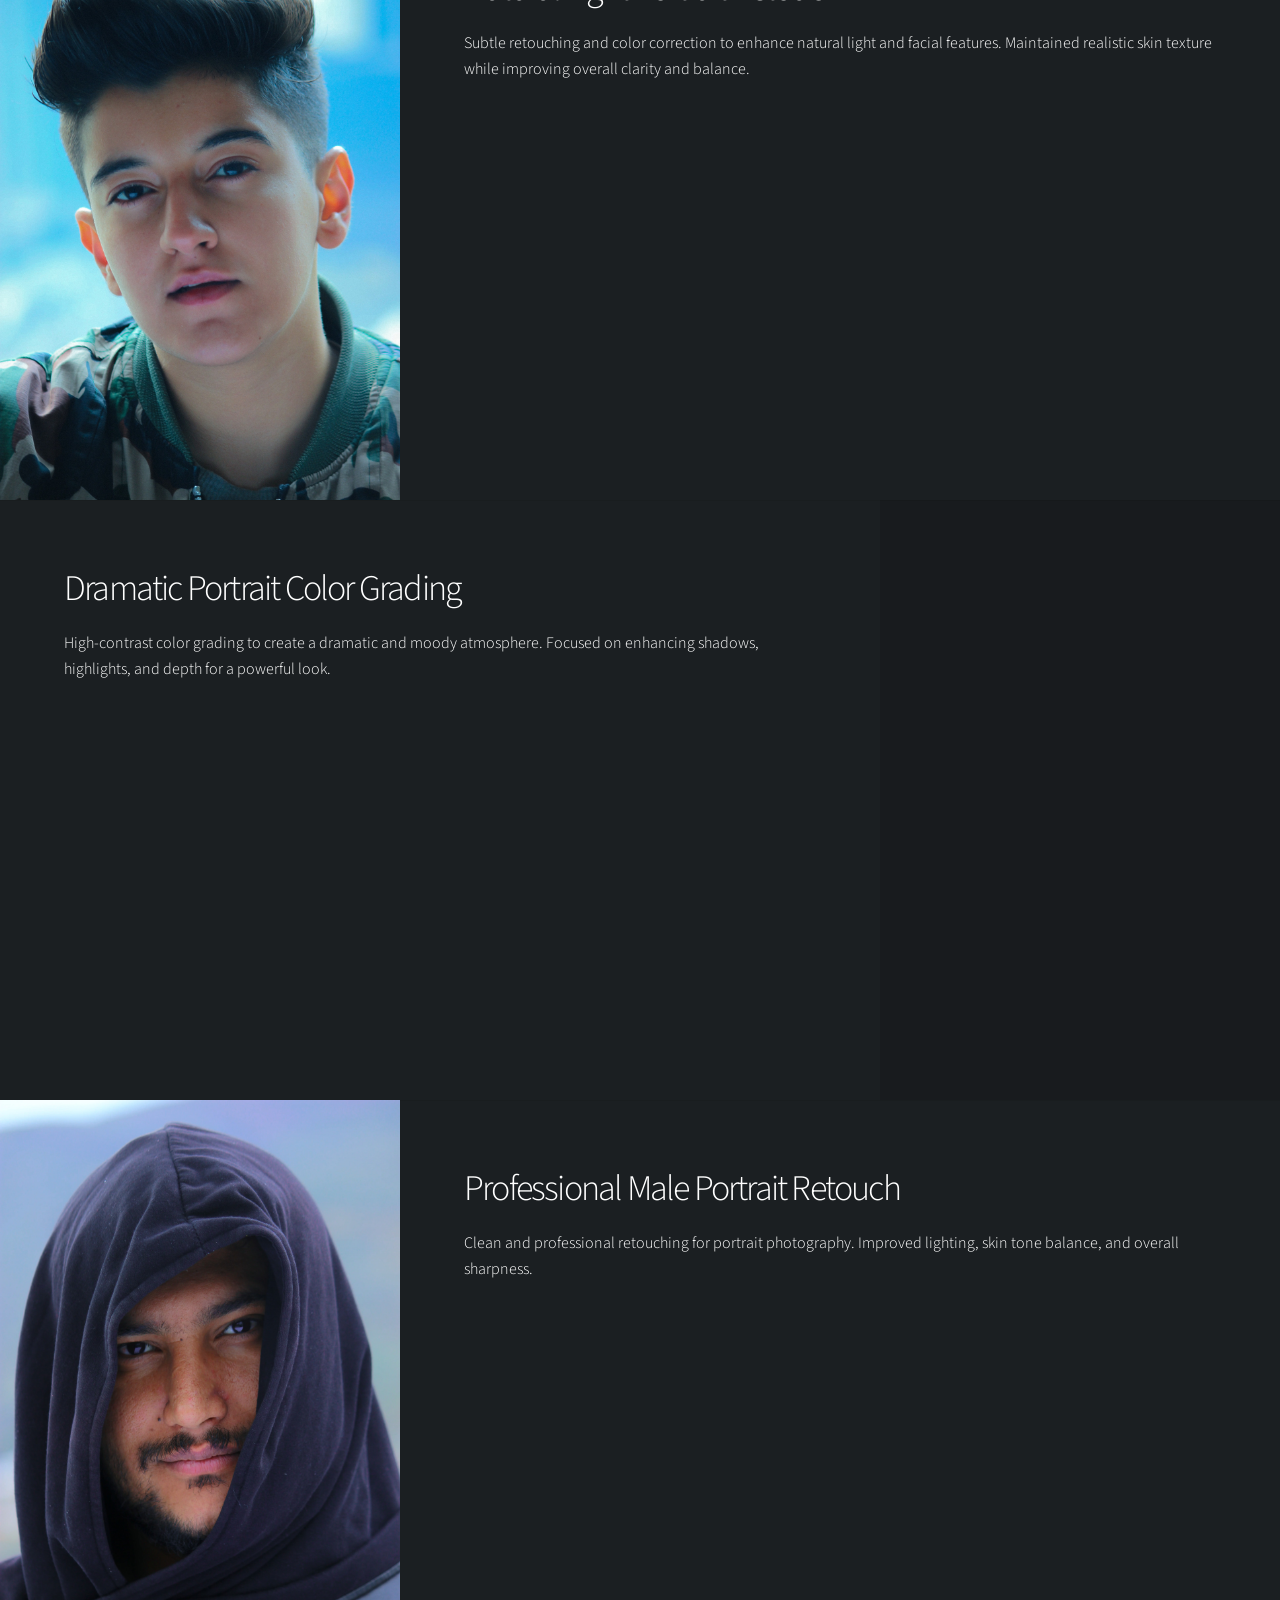
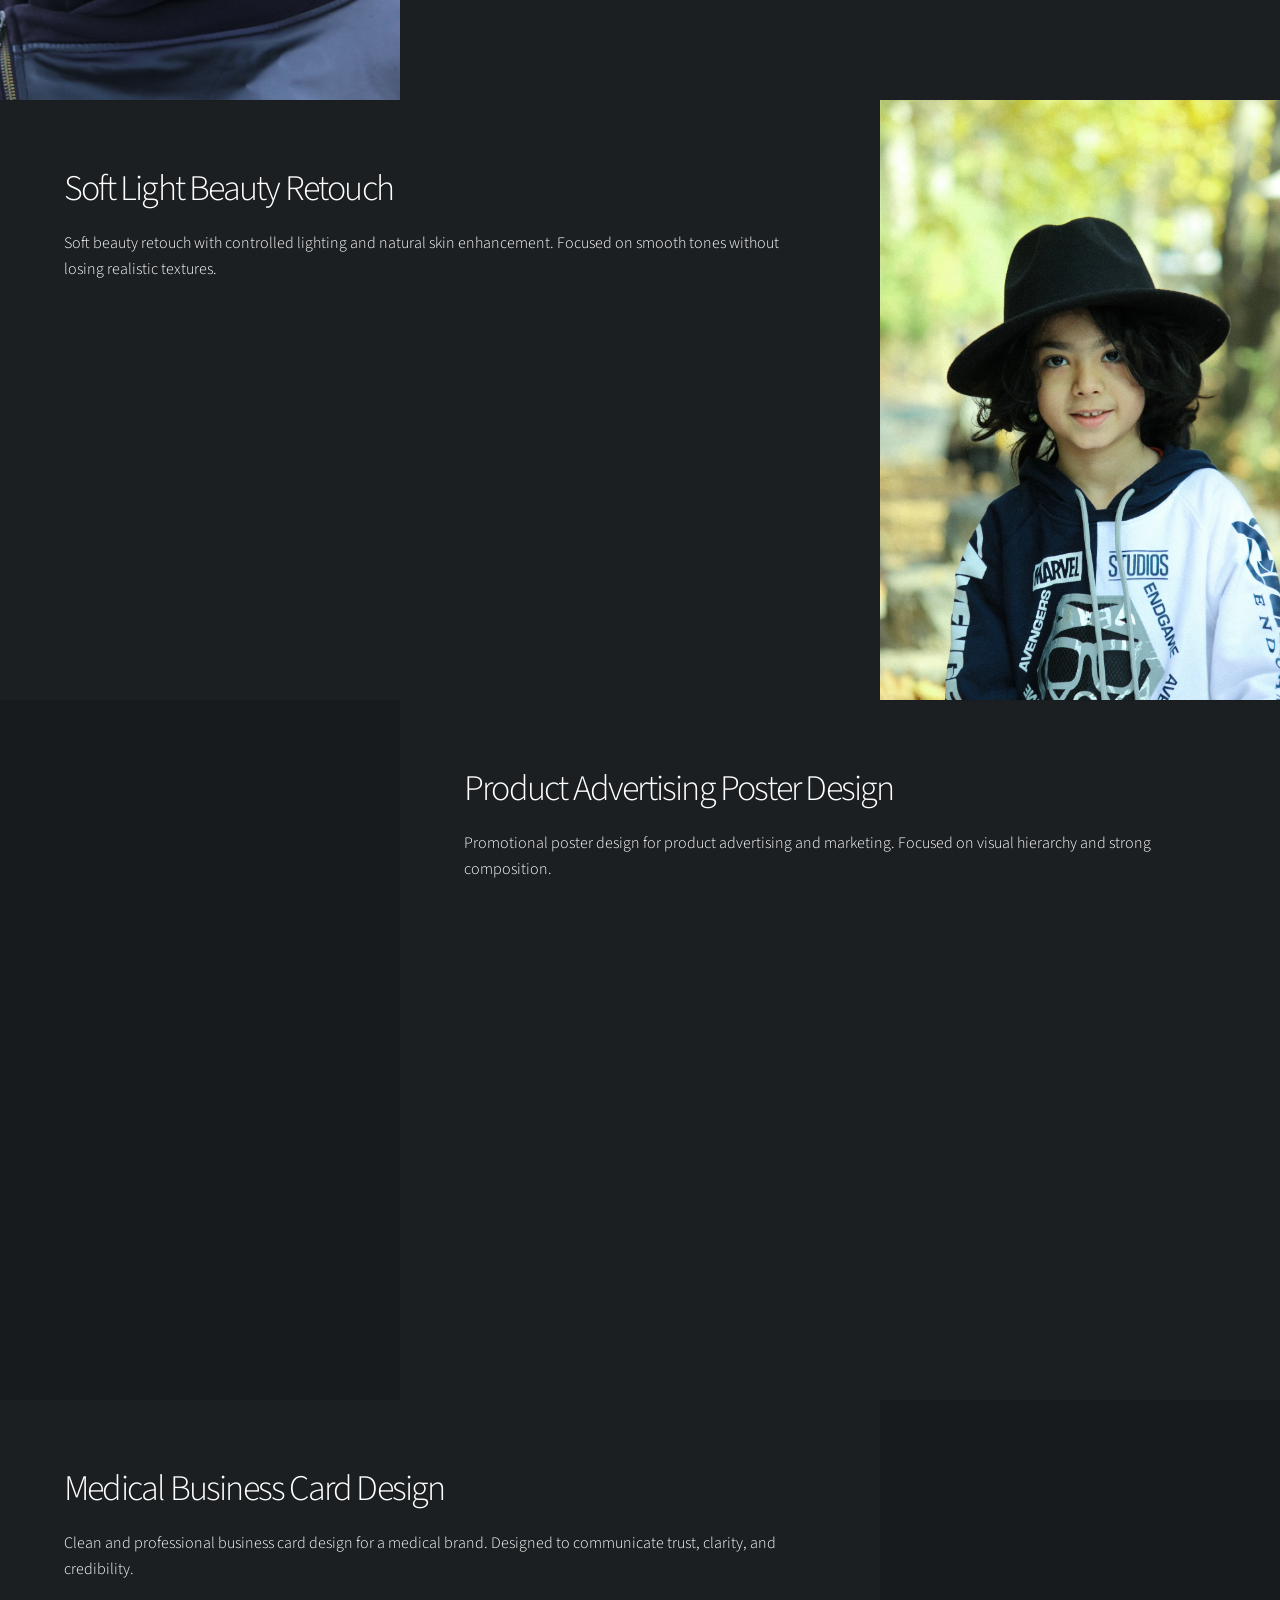
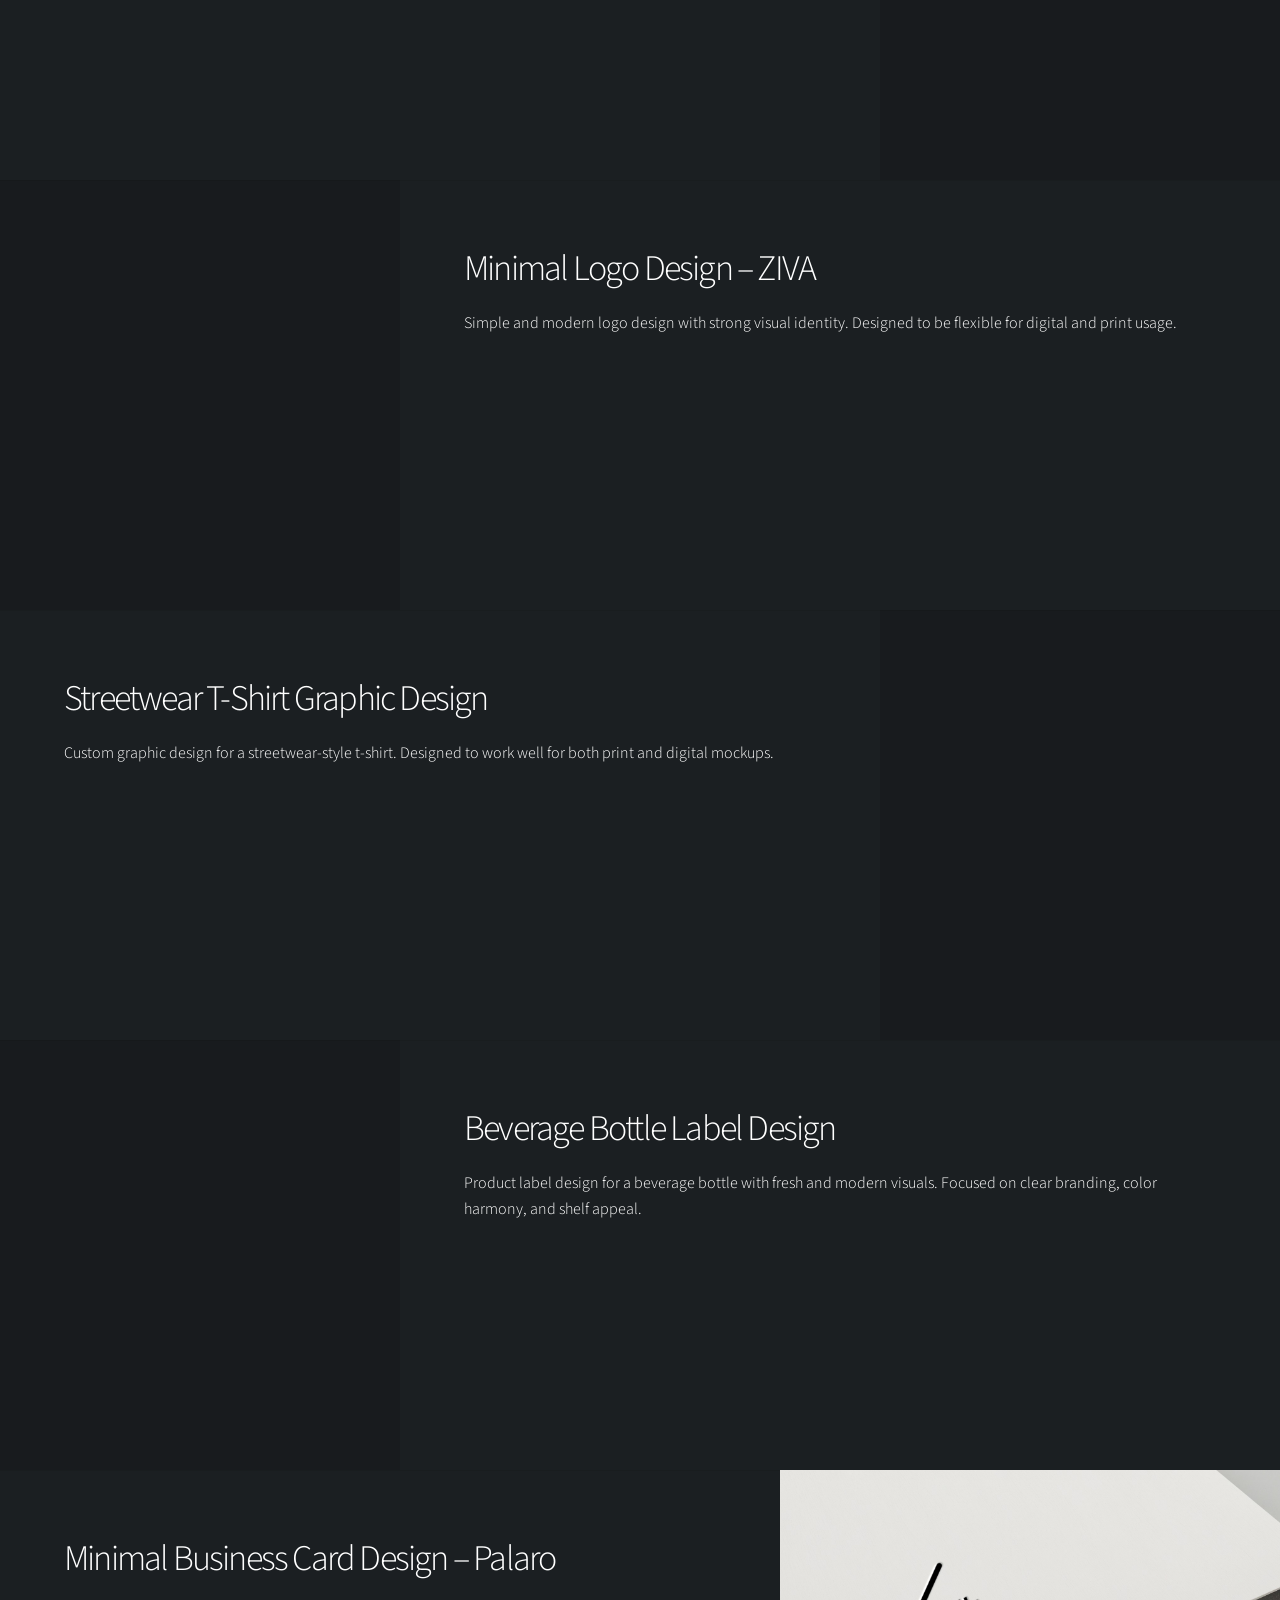
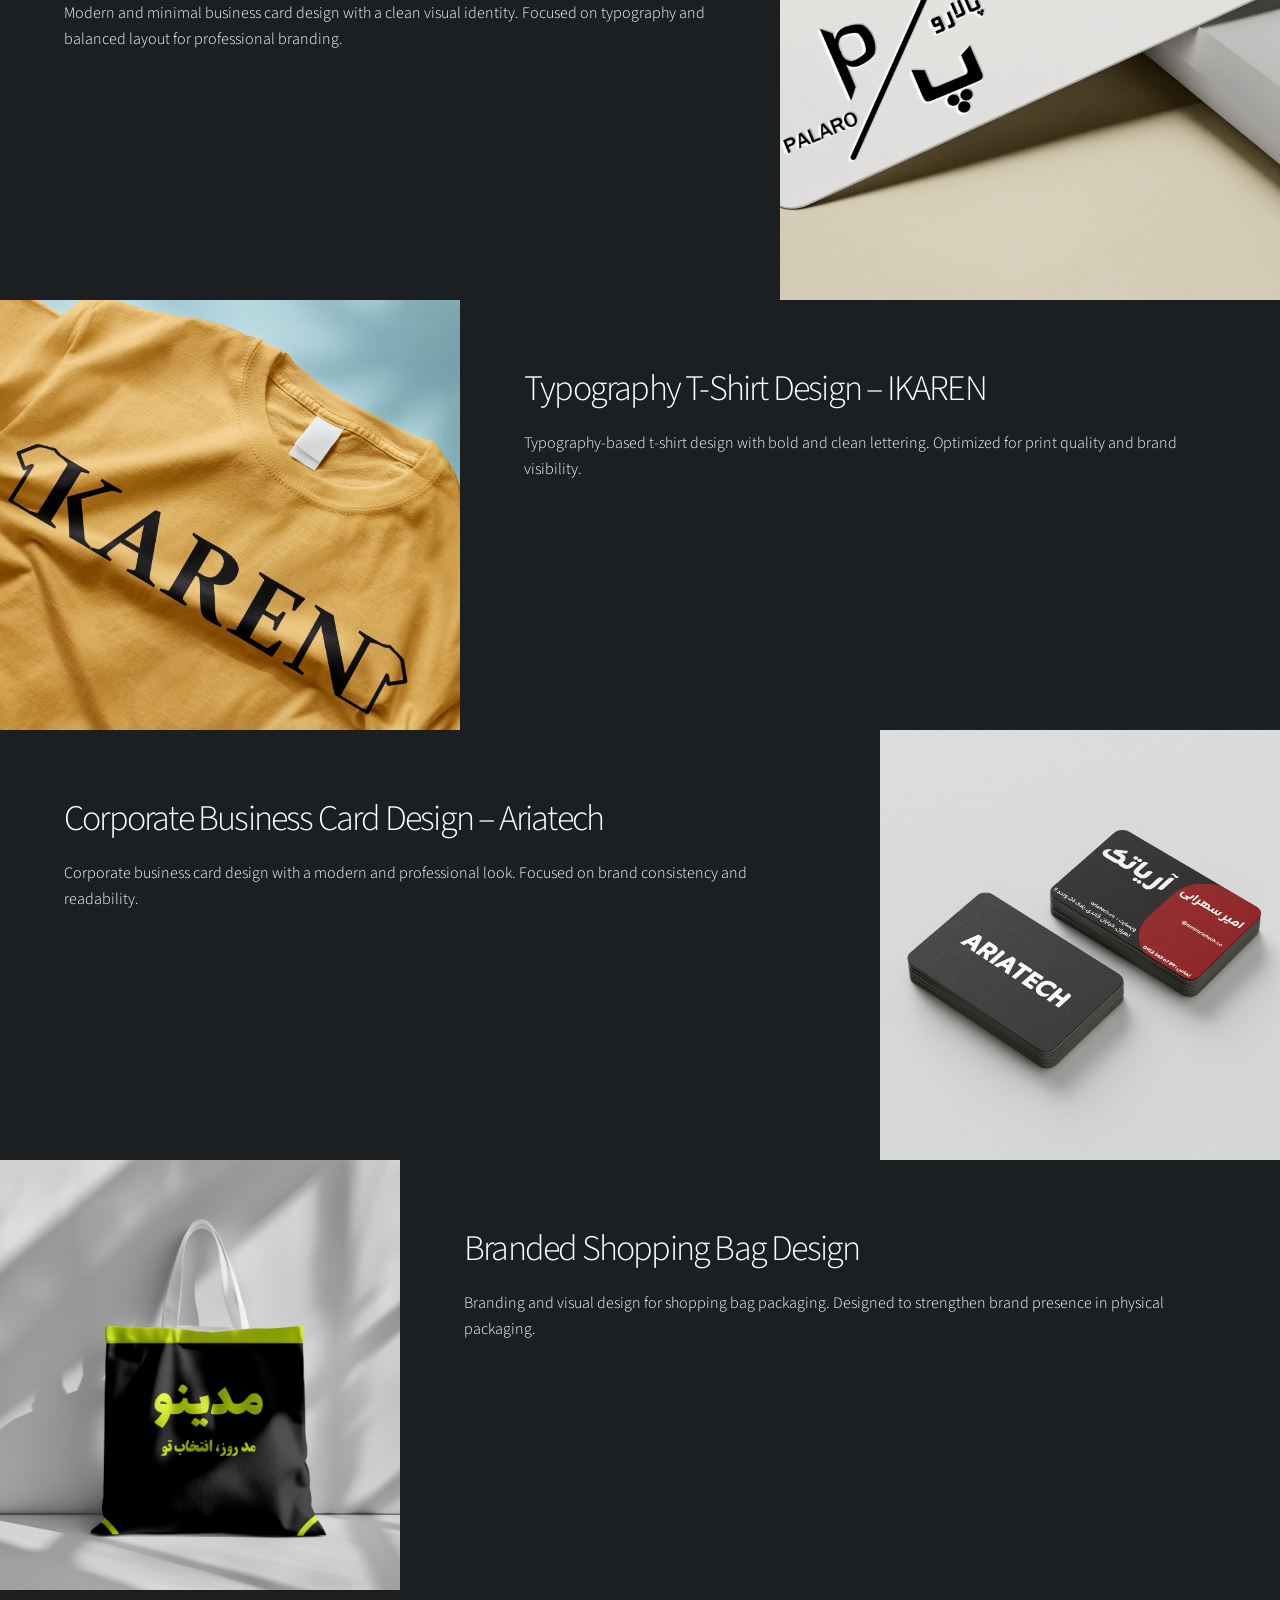
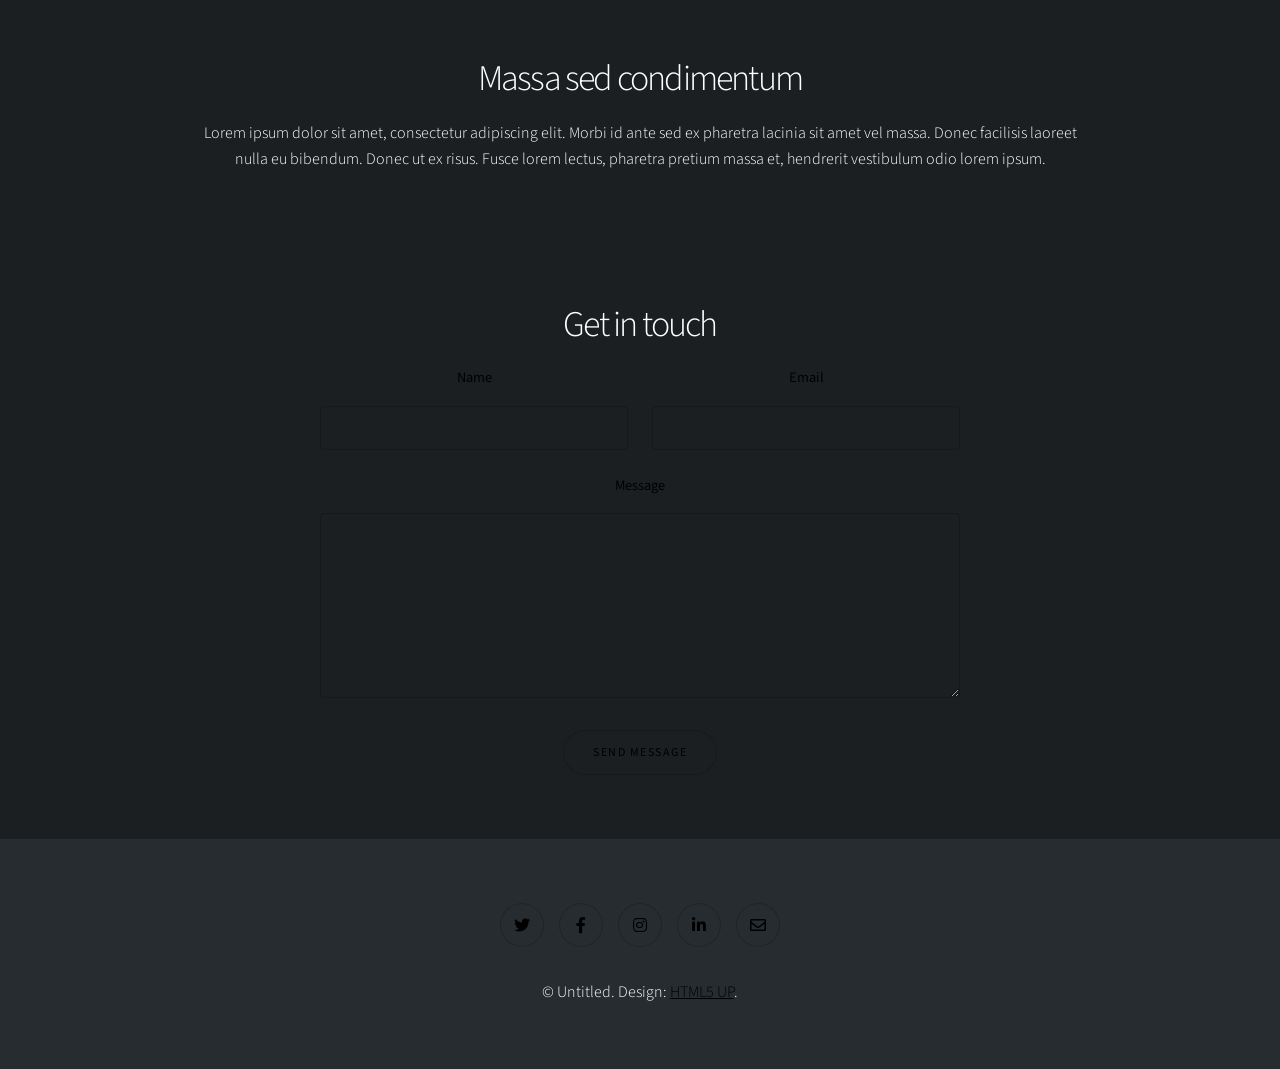
==== commit 55499fea: "پاک کردن قسمت های اضافه" ====
--- a/index.html
+++ b/index.html
@@ -220,240 +220,6 @@
                     amet vel massa. Donec facilisis laoreet nulla eu bibendum. Donec ut ex risus. Fusce lorem lectus,
                     pharetra pretium massa et, hendrerit vestibulum odio lorem ipsum.</p>
             </div>
-
-            <!-- Gallery -->
-            <div class="gallery style2 medium lightbox onscroll-fade-in">
-                <article>
-                    <a href="images/gallery/fulls/01.jpg" class="image">
-                        <img src="images/gallery/thumbs/01.jpg" alt="" />
-                    </a>
-                    <div class="caption">
-                        <h3>Ipsum Dolor</h3>
-                        <p>Lorem ipsum dolor amet, consectetur magna etiam elit. Etiam sed ultrices.</p>
-                        <ul class="actions fixed">
-                            <li><span class="button small">Details</span></li>
-                        </ul>
-                    </div>
-                </article>
-                <article>
-                    <a href="images/gallery/fulls/02.jpg" class="image">
-                        <img src="images/gallery/thumbs/02.jpg" alt="" />
-                    </a>
-                    <div class="caption">
-                        <h3>Feugiat Lorem</h3>
-                        <p>Lorem ipsum dolor amet, consectetur magna etiam elit. Etiam sed ultrices.</p>
-                        <ul class="actions fixed">
-                            <li><span class="button small">Details</span></li>
-                        </ul>
-                    </div>
-                </article>
-                <article>
-                    <a href="images/gallery/fulls/03.jpg" class="image">
-                        <img src="images/gallery/thumbs/03.jpg" alt="" />
-                    </a>
-                    <div class="caption">
-                        <h3>Magna Amet</h3>
-                        <p>Lorem ipsum dolor amet, consectetur magna etiam elit. Etiam sed ultrices.</p>
-                        <ul class="actions fixed">
-                            <li><span class="button small">Details</span></li>
-                        </ul>
-                    </div>
-                </article>
-                <article>
-                    <a href="images/gallery/fulls/04.jpg" class="image">
-                        <img src="images/gallery/thumbs/04.jpg" alt="" />
-                    </a>
-                    <div class="caption">
-                        <h3>Sed Tempus</h3>
-                        <p>Lorem ipsum dolor amet, consectetur magna etiam elit. Etiam sed ultrices.</p>
-                        <ul class="actions fixed">
-                            <li><span class="button small">Details</span></li>
-                        </ul>
-                    </div>
-                </article>
-                <article>
-                    <a href="images/gallery/fulls/05.jpg" class="image">
-                        <img src="images/gallery/thumbs/05.jpg" alt="" />
-                    </a>
-                    <div class="caption">
-                        <h3>Ultrices Magna</h3>
-                        <p>Lorem ipsum dolor amet, consectetur magna etiam elit. Etiam sed ultrices.</p>
-                        <ul class="actions fixed">
-                            <li><span class="button small">Details</span></li>
-                        </ul>
-                    </div>
-                </article>
-                <article>
-                    <a href="images/gallery/fulls/06.jpg" class="image">
-                        <img src="images/gallery/thumbs/06.jpg" alt="" />
-                    </a>
-                    <div class="caption">
-                        <h3>Sed Tempus</h3>
-                        <p>Lorem ipsum dolor amet, consectetur magna etiam elit. Etiam sed ultrices.</p>
-                        <ul class="actions fixed">
-                            <li><span class="button small">Details</span></li>
-                        </ul>
-                    </div>
-                </article>
-                <article>
-                    <a href="images/gallery/fulls/07.jpg" class="image">
-                        <img src="images/gallery/thumbs/07.jpg" alt="" />
-                    </a>
-                    <div class="caption">
-                        <h3>Ipsum Lorem</h3>
-                        <p>Lorem ipsum dolor amet, consectetur magna etiam elit. Etiam sed ultrices.</p>
-                        <ul class="actions fixed">
-                            <li><span class="button small">Details</span></li>
-                        </ul>
-                    </div>
-                </article>
-                <article>
-                    <a href="images/gallery/fulls/08.jpg" class="image">
-                        <img src="images/gallery/thumbs/08.jpg" alt="" />
-                    </a>
-                    <div class="caption">
-                        <h3>Magna Risus</h3>
-                        <p>Lorem ipsum dolor amet, consectetur magna etiam elit. Etiam sed ultrices.</p>
-                        <ul class="actions fixed">
-                            <li><span class="button small">Details</span></li>
-                        </ul>
-                    </div>
-                </article>
-                <article>
-                    <a href="images/gallery/fulls/09.jpg" class="image">
-                        <img src="images/gallery/thumbs/09.jpg" alt="" />
-                    </a>
-                    <div class="caption">
-                        <h3>Tempus Dolor</h3>
-                        <p>Lorem ipsum dolor amet, consectetur magna etiam elit. Etiam sed ultrices.</p>
-                        <ul class="actions fixed">
-                            <li><span class="button small">Details</span></li>
-                        </ul>
-                    </div>
-                </article>
-                <article>
-                    <a href="images/gallery/fulls/10.jpg" class="image">
-                        <img src="images/gallery/thumbs/10.jpg" alt="" />
-                    </a>
-                    <div class="caption">
-                        <h3>Sed Etiam</h3>
-                        <p>Lorem ipsum dolor amet, consectetur magna etiam elit. Etiam sed ultrices.</p>
-                        <ul class="actions fixed">
-                            <li><span class="button small">Details</span></li>
-                        </ul>
-                    </div>
-                </article>
-                <article>
-                    <a href="images/gallery/fulls/11.jpg" class="image">
-                        <img src="images/gallery/thumbs/11.jpg" alt="" />
-                    </a>
-                    <div class="caption">
-                        <h3>Magna Lorem</h3>
-                        <p>Lorem ipsum dolor amet, consectetur magna etiam elit. Etiam sed ultrices.</p>
-                        <ul class="actions fixed">
-                            <li><span class="button small">Details</span></li>
-                        </ul>
-                    </div>
-                </article>
-                <article>
-                    <a href="images/gallery/fulls/12.jpg" class="image">
-                        <img src="images/gallery/thumbs/12.jpg" alt="" />
-                    </a>
-                    <div class="caption">
-                        <h3>Ipsum Dolor</h3>
-                        <p>Lorem ipsum dolor amet, consectetur magna etiam elit. Etiam sed ultrices.</p>
-                        <ul class="actions fixed">
-                            <li><span class="button small">Details</span></li>
-                        </ul>
-                    </div>
-                </article>
-            </div>
-
-        </section>
-
-        <!--  -->
-        <section class="wrapper style1 align-center">
-            <div class="inner">
-                <h2>Ipsum sed consequat</h2>
-                <p>Lorem ipsum dolor sit amet, consectetur adipiscing elit. Morbi id ante sed ex pharetra lacinia sit
-                    amet vel massa. Donec facilisis laoreet nulla eu bibendum. Donec ut ex risus. Fusce lorem lectus,
-                    pharetra pretium massa et, hendrerit vestibulum odio lorem ipsum.</p>
-                <div class="items style1 medium onscroll-fade-in">
-                    <section>
-                        <span class="icon style2 major fa-gem"></span>
-                        <h3>Lorem</h3>
-                        <p>Lorem ipsum dolor sit amet, consectetur adipiscing elit. Morbi dui turpis, cursus eget orci
-                            amet aliquam congue semper. Etiam eget ultrices risus nec tempor elit.</p>
-                    </section>
-                    <section>
-                        <span class="icon solid style2 major fa-save"></span>
-                        <h3>Ipsum</h3>
-                        <p>Lorem ipsum dolor sit amet, consectetur adipiscing elit. Morbi dui turpis, cursus eget orci
-                            amet aliquam congue semper. Etiam eget ultrices risus nec tempor elit.</p>
-                    </section>
-                    <section>
-                        <span class="icon solid style2 major fa-chart-bar"></span>
-                        <h3>Dolor</h3>
-                        <p>Lorem ipsum dolor sit amet, consectetur adipiscing elit. Morbi dui turpis, cursus eget orci
-                            amet aliquam congue semper. Etiam eget ultrices risus nec tempor elit.</p>
-                    </section>
-                    <section>
-                        <span class="icon solid style2 major fa-wifi"></span>
-                        <h3>Amet</h3>
-                        <p>Lorem ipsum dolor sit amet, consectetur adipiscing elit. Morbi dui turpis, cursus eget orci
-                            amet aliquam congue semper. Etiam eget ultrices risus nec tempor elit.</p>
-                    </section>
-                    <section>
-                        <span class="icon solid style2 major fa-cog"></span>
-                        <h3>Magna</h3>
-                        <p>Lorem ipsum dolor sit amet, consectetur adipiscing elit. Morbi dui turpis, cursus eget orci
-                            amet aliquam congue semper. Etiam eget ultrices risus nec tempor elit.</p>
-                    </section>
-                    <section>
-                        <span class="icon style2 major fa-paper-plane"></span>
-                        <h3>Tempus</h3>
-                        <p>Lorem ipsum dolor sit amet, consectetur adipiscing elit. Morbi dui turpis, cursus eget orci
-                            amet aliquam congue semper. Etiam eget ultrices risus nec tempor elit.</p>
-                    </section>
-                    <section>
-                        <span class="icon solid style2 major fa-desktop"></span>
-                        <h3>Aliquam</h3>
-                        <p>Lorem ipsum dolor sit amet, consectetur adipiscing elit. Morbi dui turpis, cursus eget orci
-                            amet aliquam congue semper. Etiam eget ultrices risus nec tempor elit.</p>
-                    </section>
-                    <section>
-                        <span class="icon solid style2 major fa-sync-alt"></span>
-                        <h3>Elit</h3>
-                        <p>Lorem ipsum dolor sit amet, consectetur adipiscing elit. Morbi dui turpis, cursus eget orci
-                            amet aliquam congue semper. Etiam eget ultrices risus nec tempor elit.</p>
-                    </section>
-                    <section>
-                        <span class="icon solid style2 major fa-hashtag"></span>
-                        <h3>Morbi</h3>
-                        <p>Lorem ipsum dolor sit amet, consectetur adipiscing elit. Morbi dui turpis, cursus eget orci
-                            amet aliquam congue semper. Etiam eget ultrices risus nec tempor elit.</p>
-                    </section>
-                    <section>
-                        <span class="icon solid style2 major fa-bolt"></span>
-                        <h3>Turpis</h3>
-                        <p>Lorem ipsum dolor sit amet, consectetur adipiscing elit. Morbi dui turpis, cursus eget orci
-                            amet aliquam congue semper. Etiam eget ultrices risus nec tempor elit.</p>
-                    </section>
-                    <section>
-                        <span class="icon solid style2 major fa-envelope"></span>
-                        <h3>Ultrices</h3>
-                        <p>Lorem ipsum dolor sit amet, consectetur adipiscing elit. Morbi dui turpis, cursus eget orci
-                            amet aliquam congue semper. Etiam eget ultrices risus nec tempor elit.</p>
-                    </section>
-                    <section>
-                        <span class="icon solid style2 major fa-leaf"></span>
-                        <h3>Risus</h3>
-                        <p>Lorem ipsum dolor sit amet, consectetur adipiscing elit. Morbi dui turpis, cursus eget orci
-                            amet aliquam congue semper. Etiam eget ultrices risus nec tempor elit.</p>
-                    </section>
-                </div>
-            </div>
-        </section>
 
         <!--  -->
         <section class="wrapper style1 align-center">
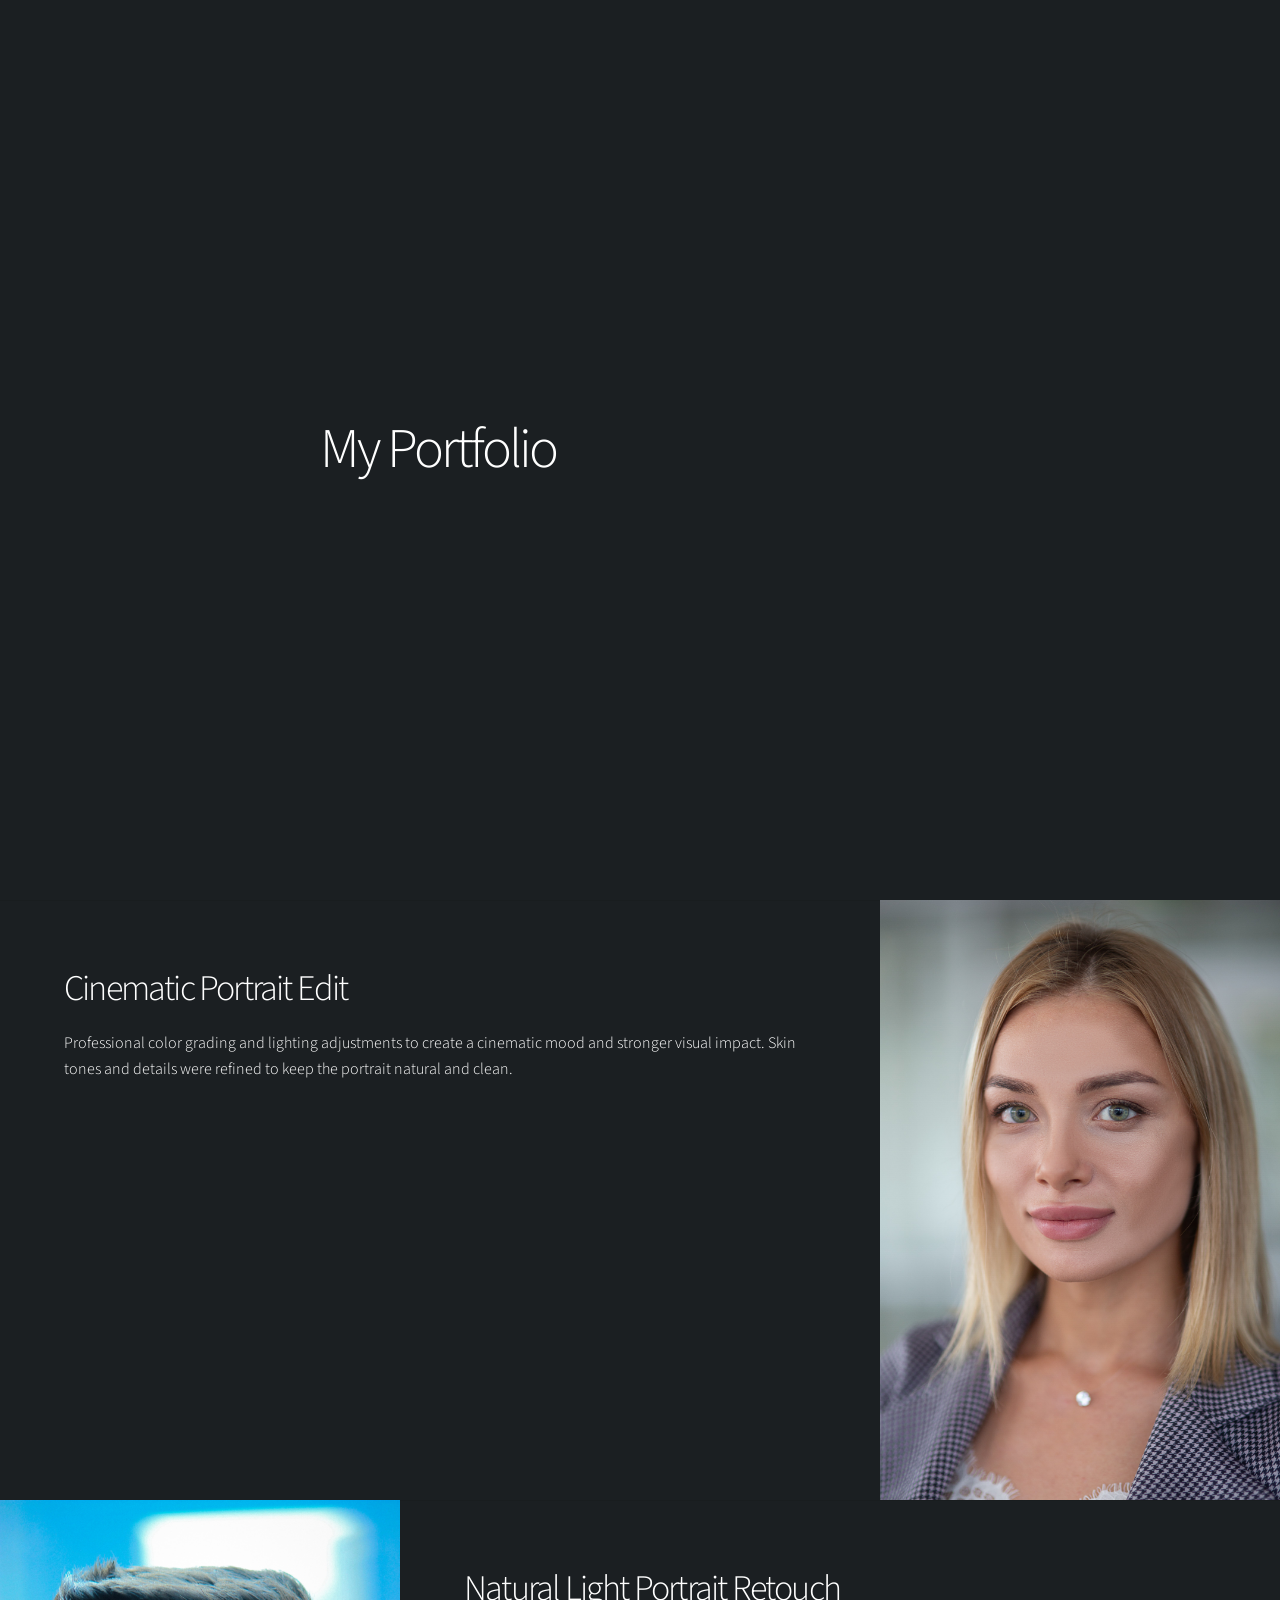
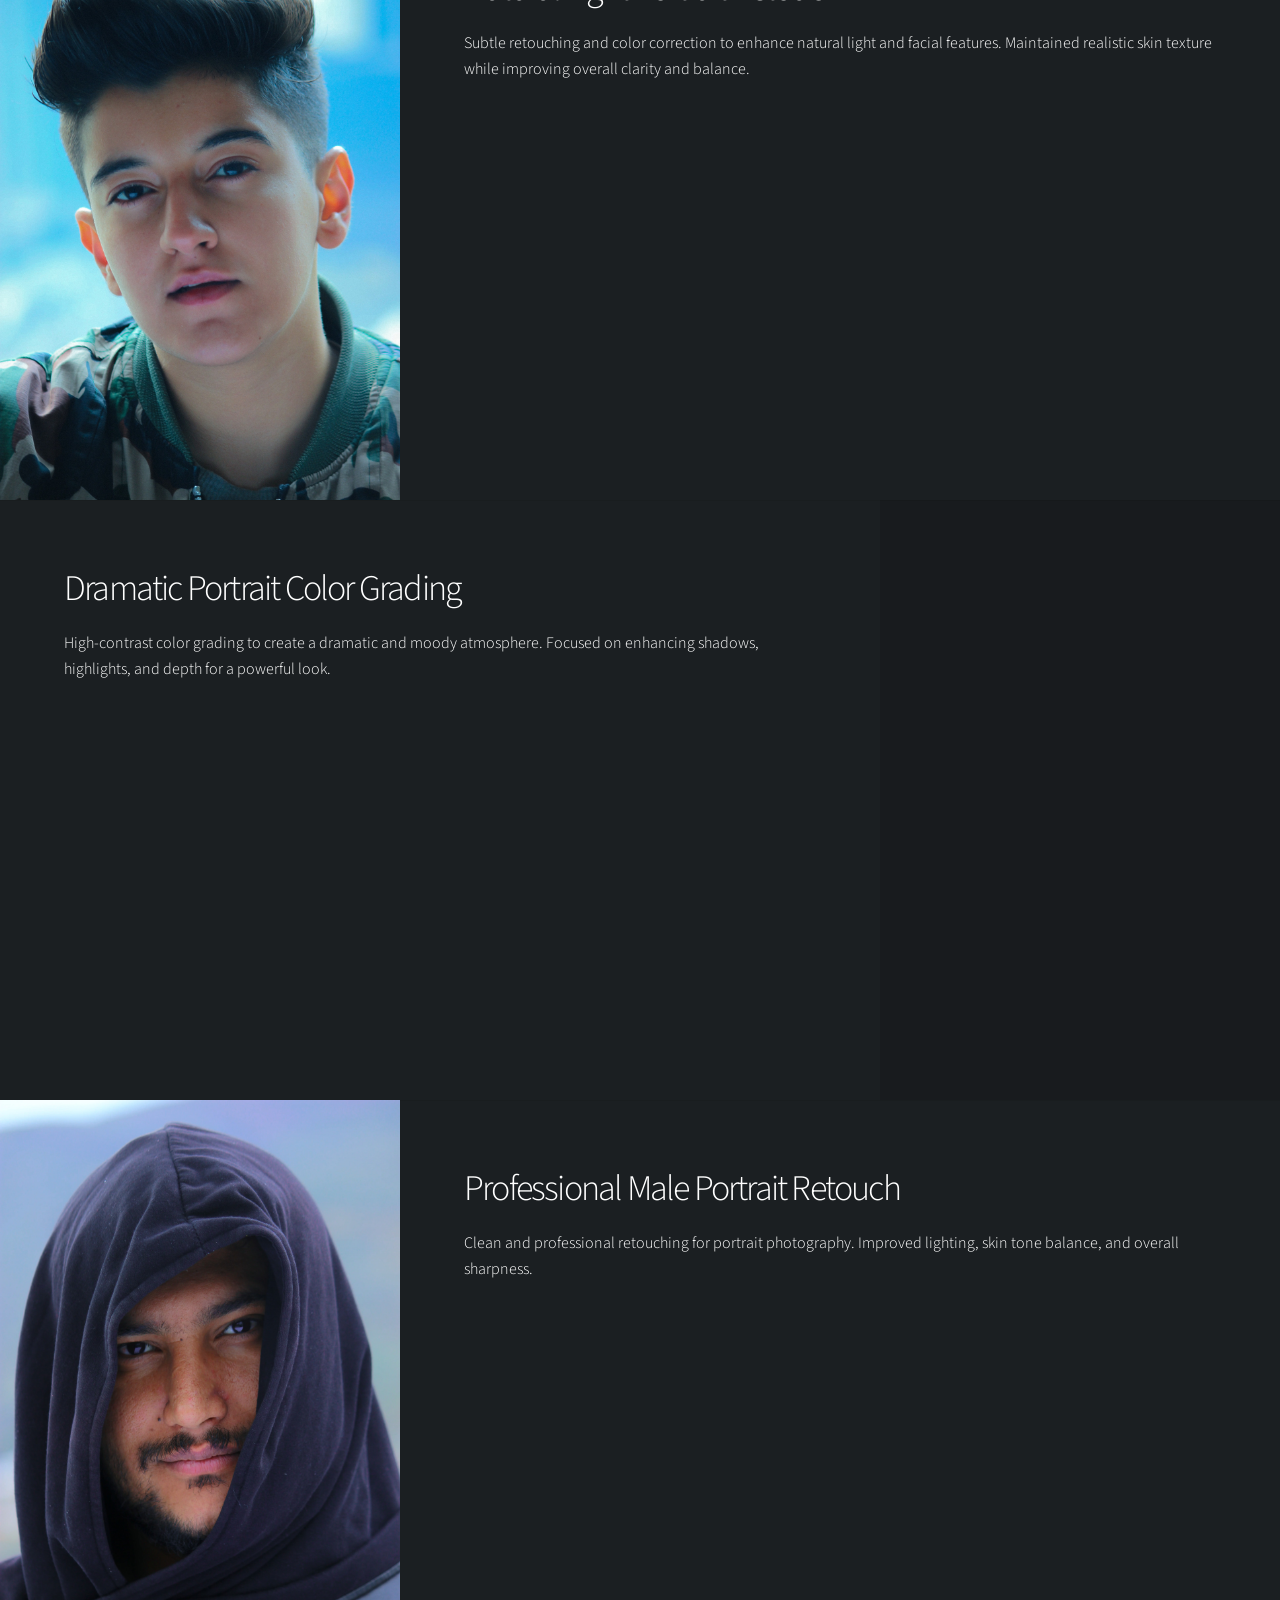
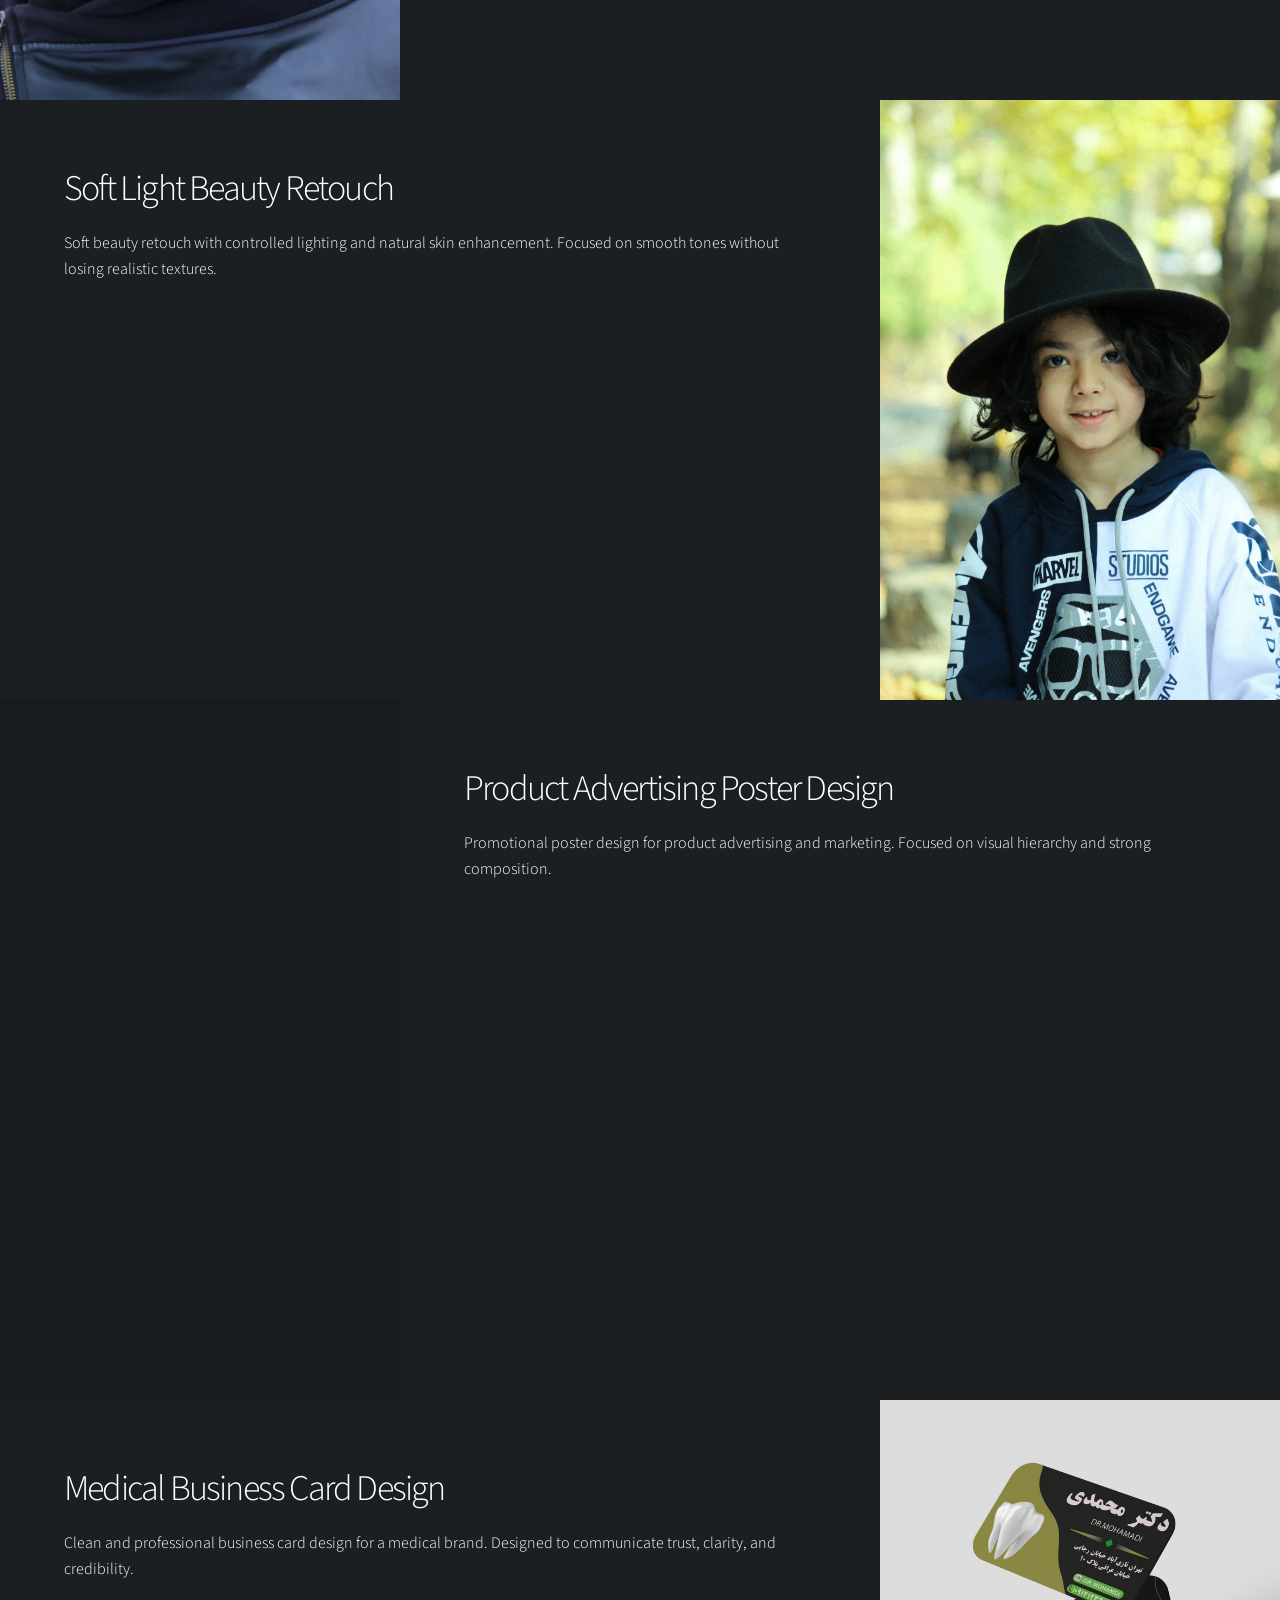
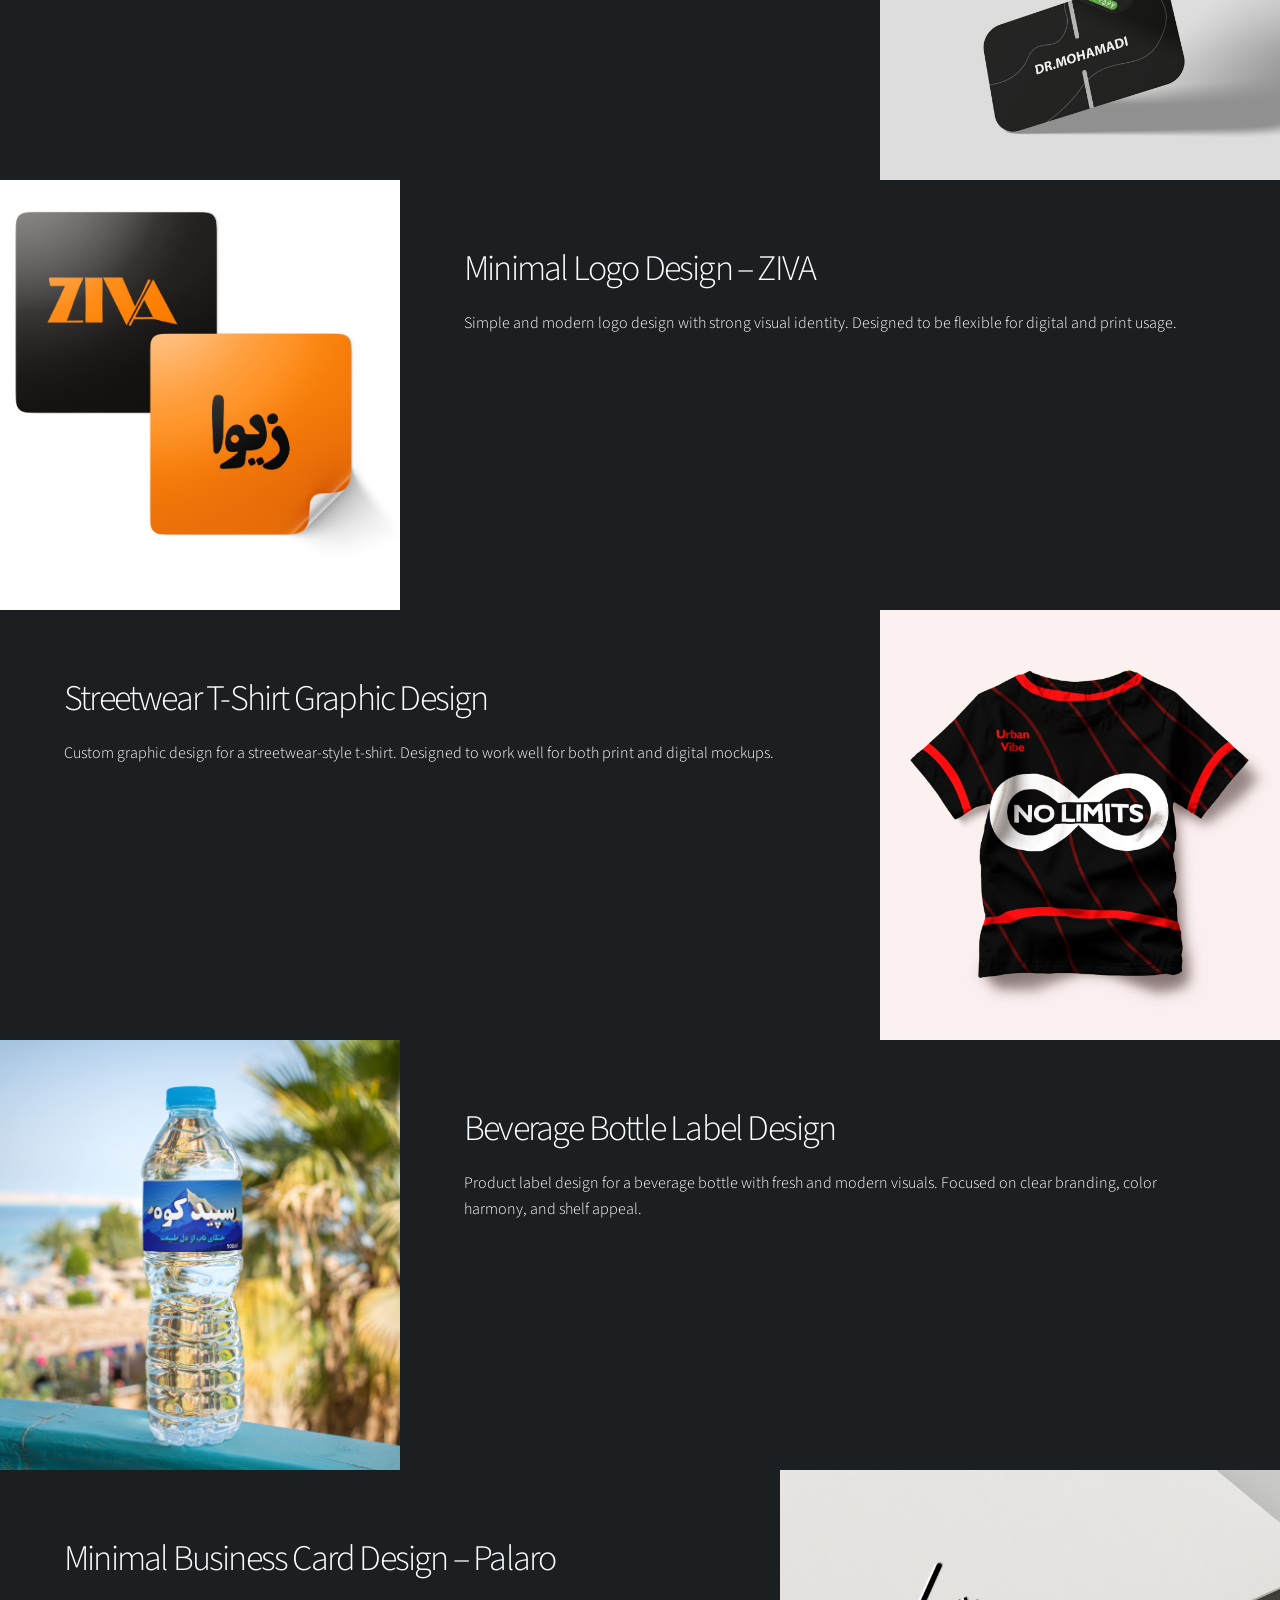
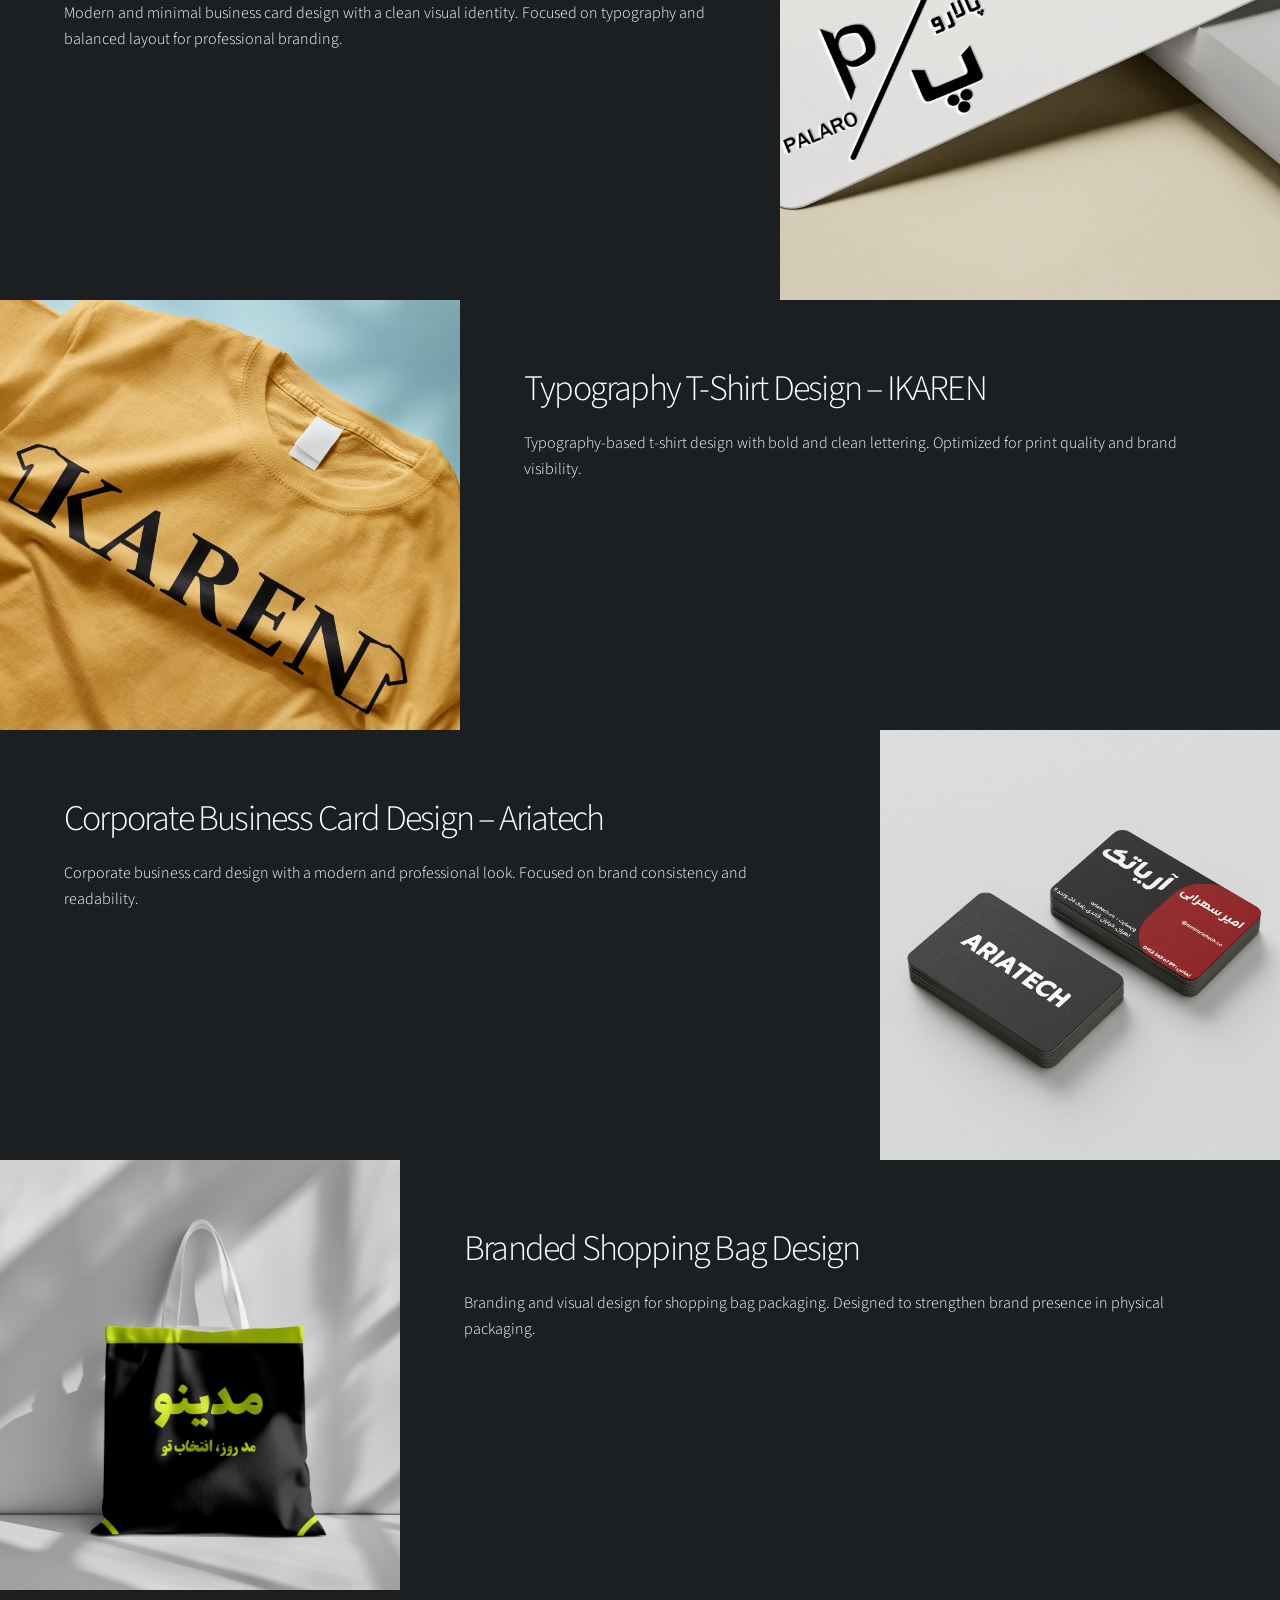
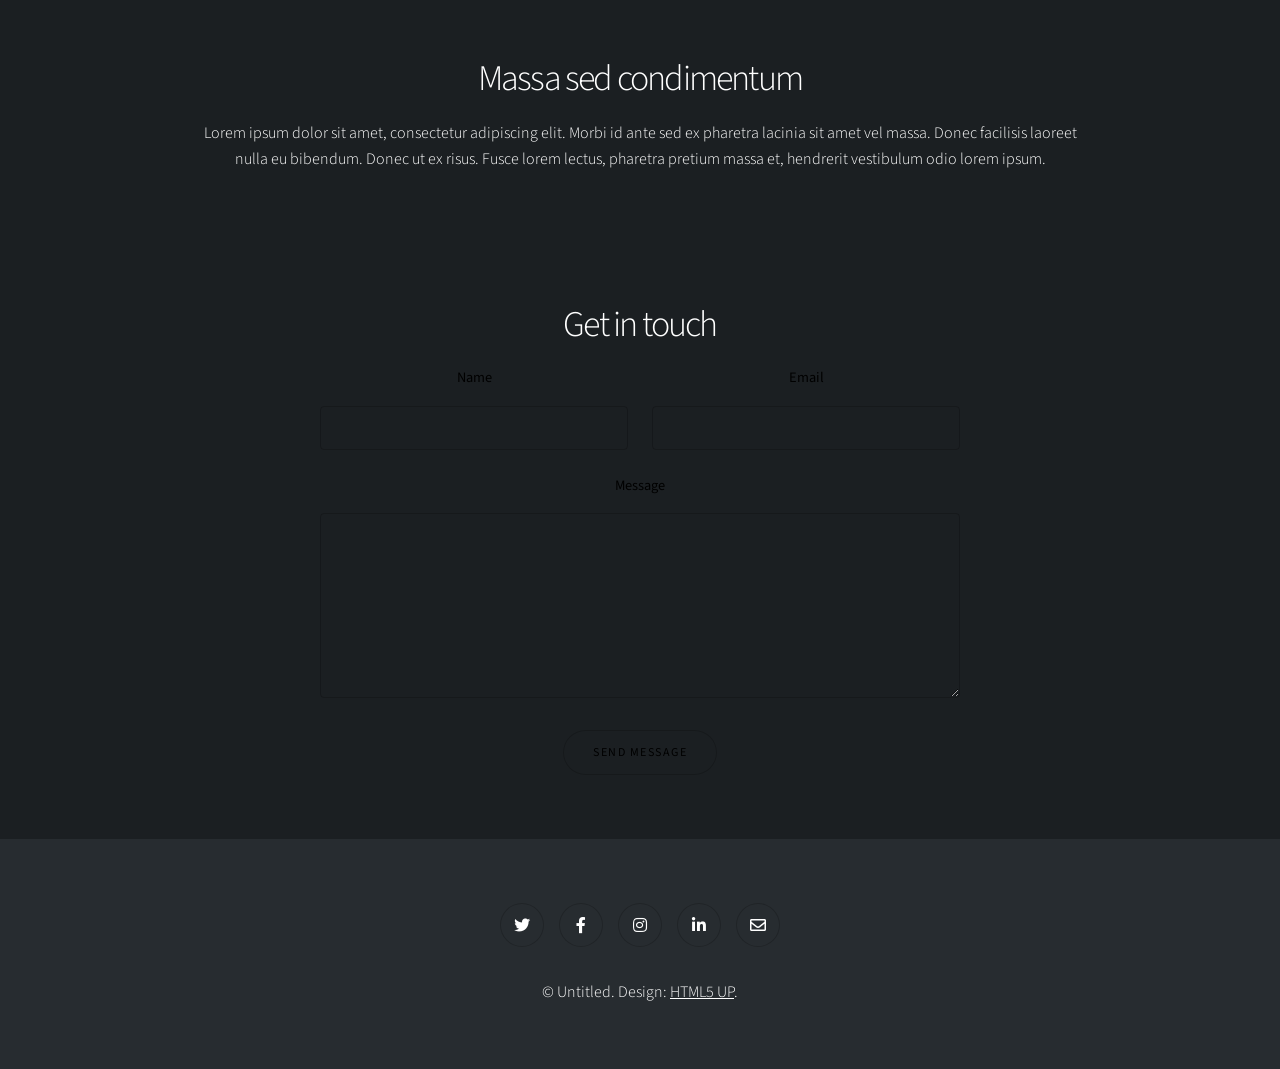
==== commit 8d80675e: "تغغیر رنگ هدر" ====
--- a/index.html
+++ b/index.html
@@ -15,6 +15,7 @@
     <noscript>
         <link rel="stylesheet" href="assets/css/noscript.css" />
     </noscript>
+    <script src="./assets/js/index.js"></script>
 </head>
 
 <body class="is-preload">
@@ -23,7 +24,7 @@
     <div id="wrapper" class="divided">
 
         <!--  -->
-        <section style="background-color: #272c30;"
+        <section style="background-color: #1B1F22;"
             class="banner style1 orient-left content-align-left image-position-right fullscreen onload-image-fade-in onload-content-fade-right">
             <div class="content">
                 <h1>My Portfolio</h1>
--- a/assets/css/indexx.css
+++ b/assets/css/indexx.css
@@ -1,4 +1,12 @@
 h1, h2, h3, h4, h5, h6{
+    color: white;
+}
+a
+{
+    color: white;
+}
+span
+{
     color: white;
 }
 p
@@ -12,4 +20,4 @@
 footer
 {
     background-color: #272c30;
-}+}
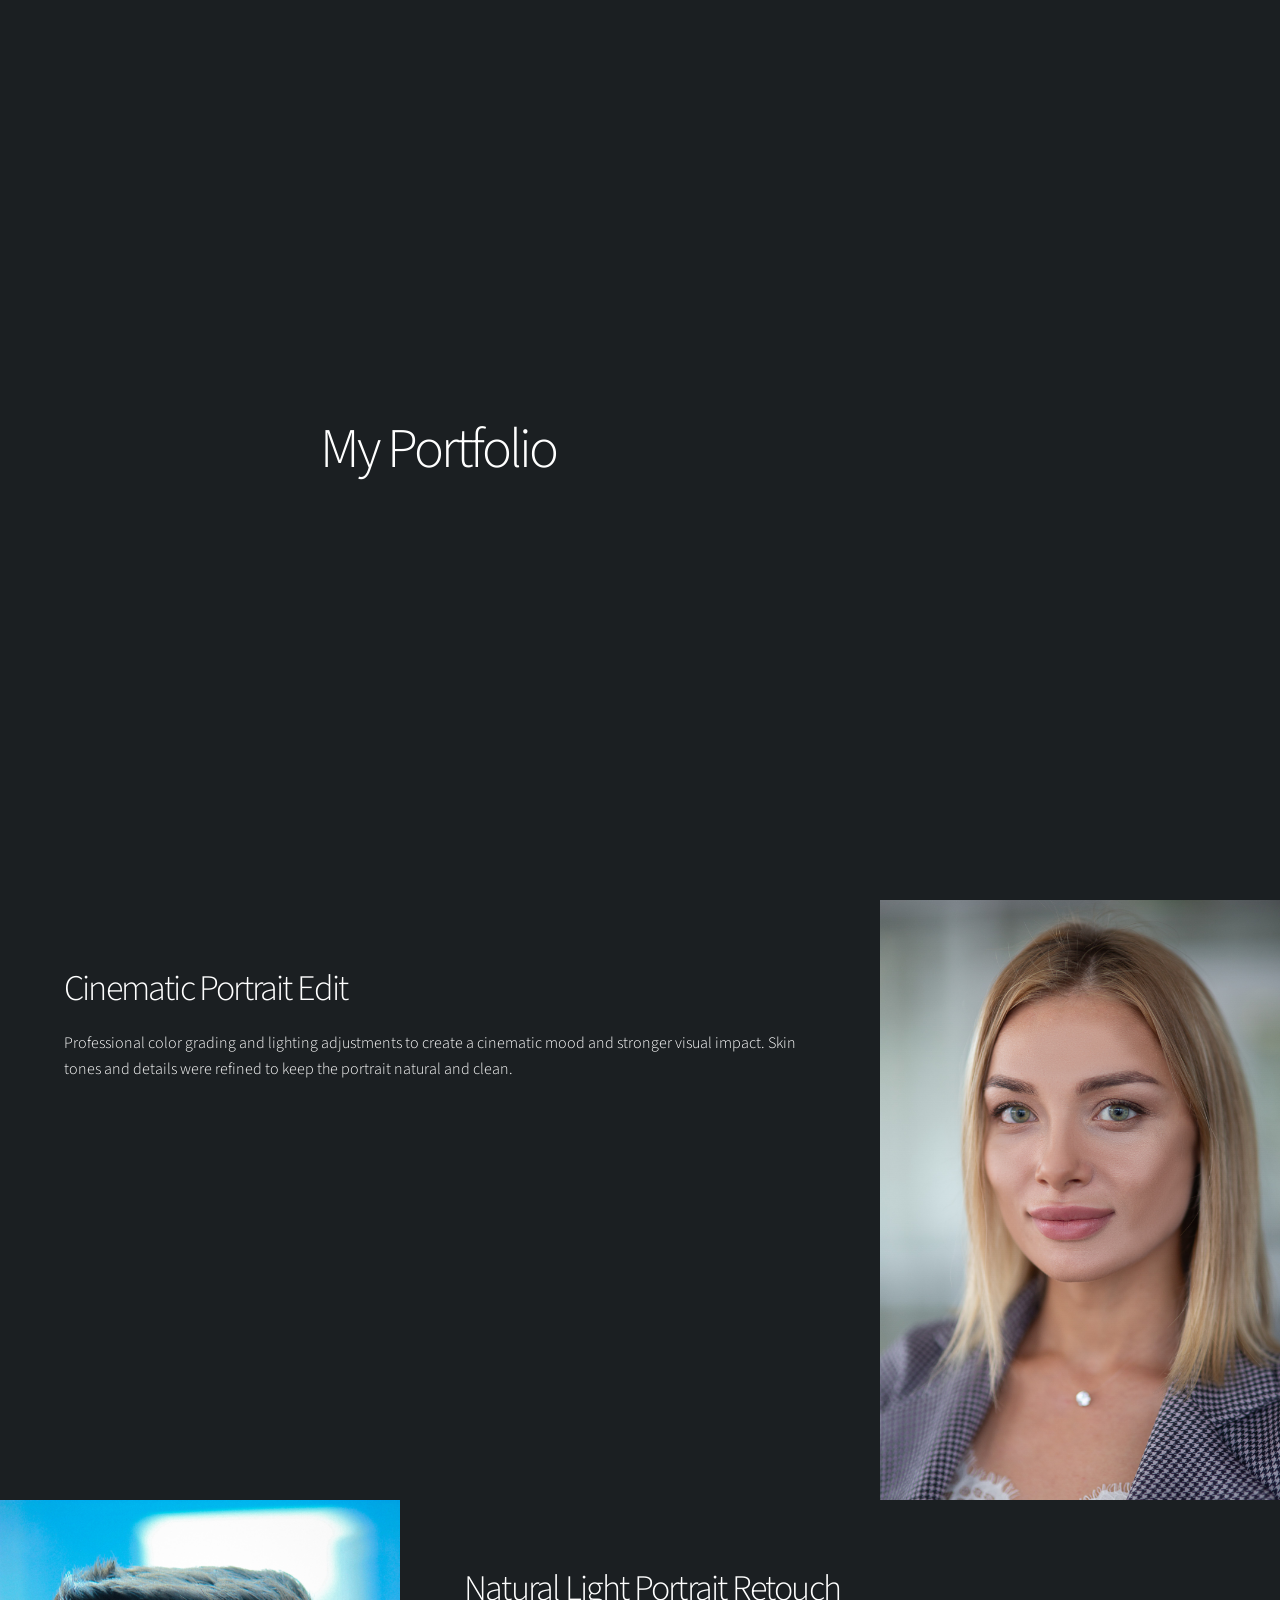
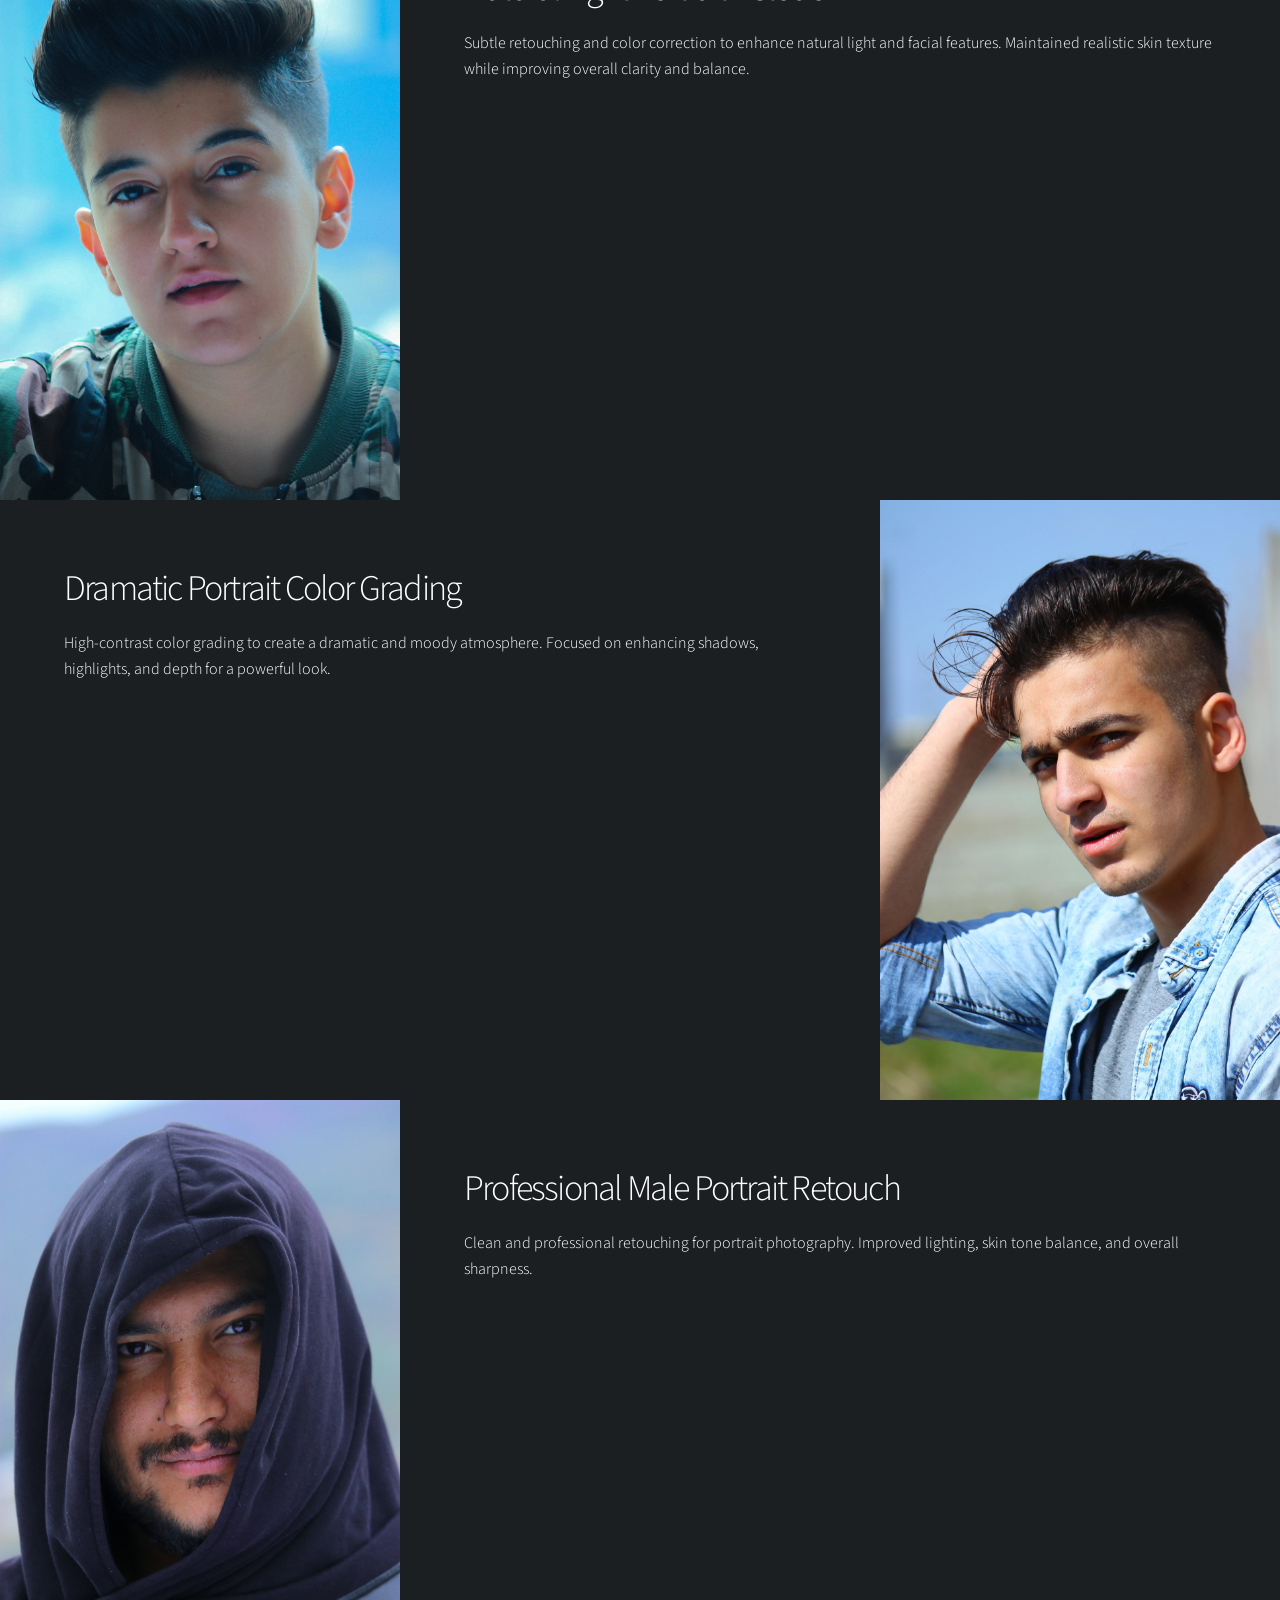
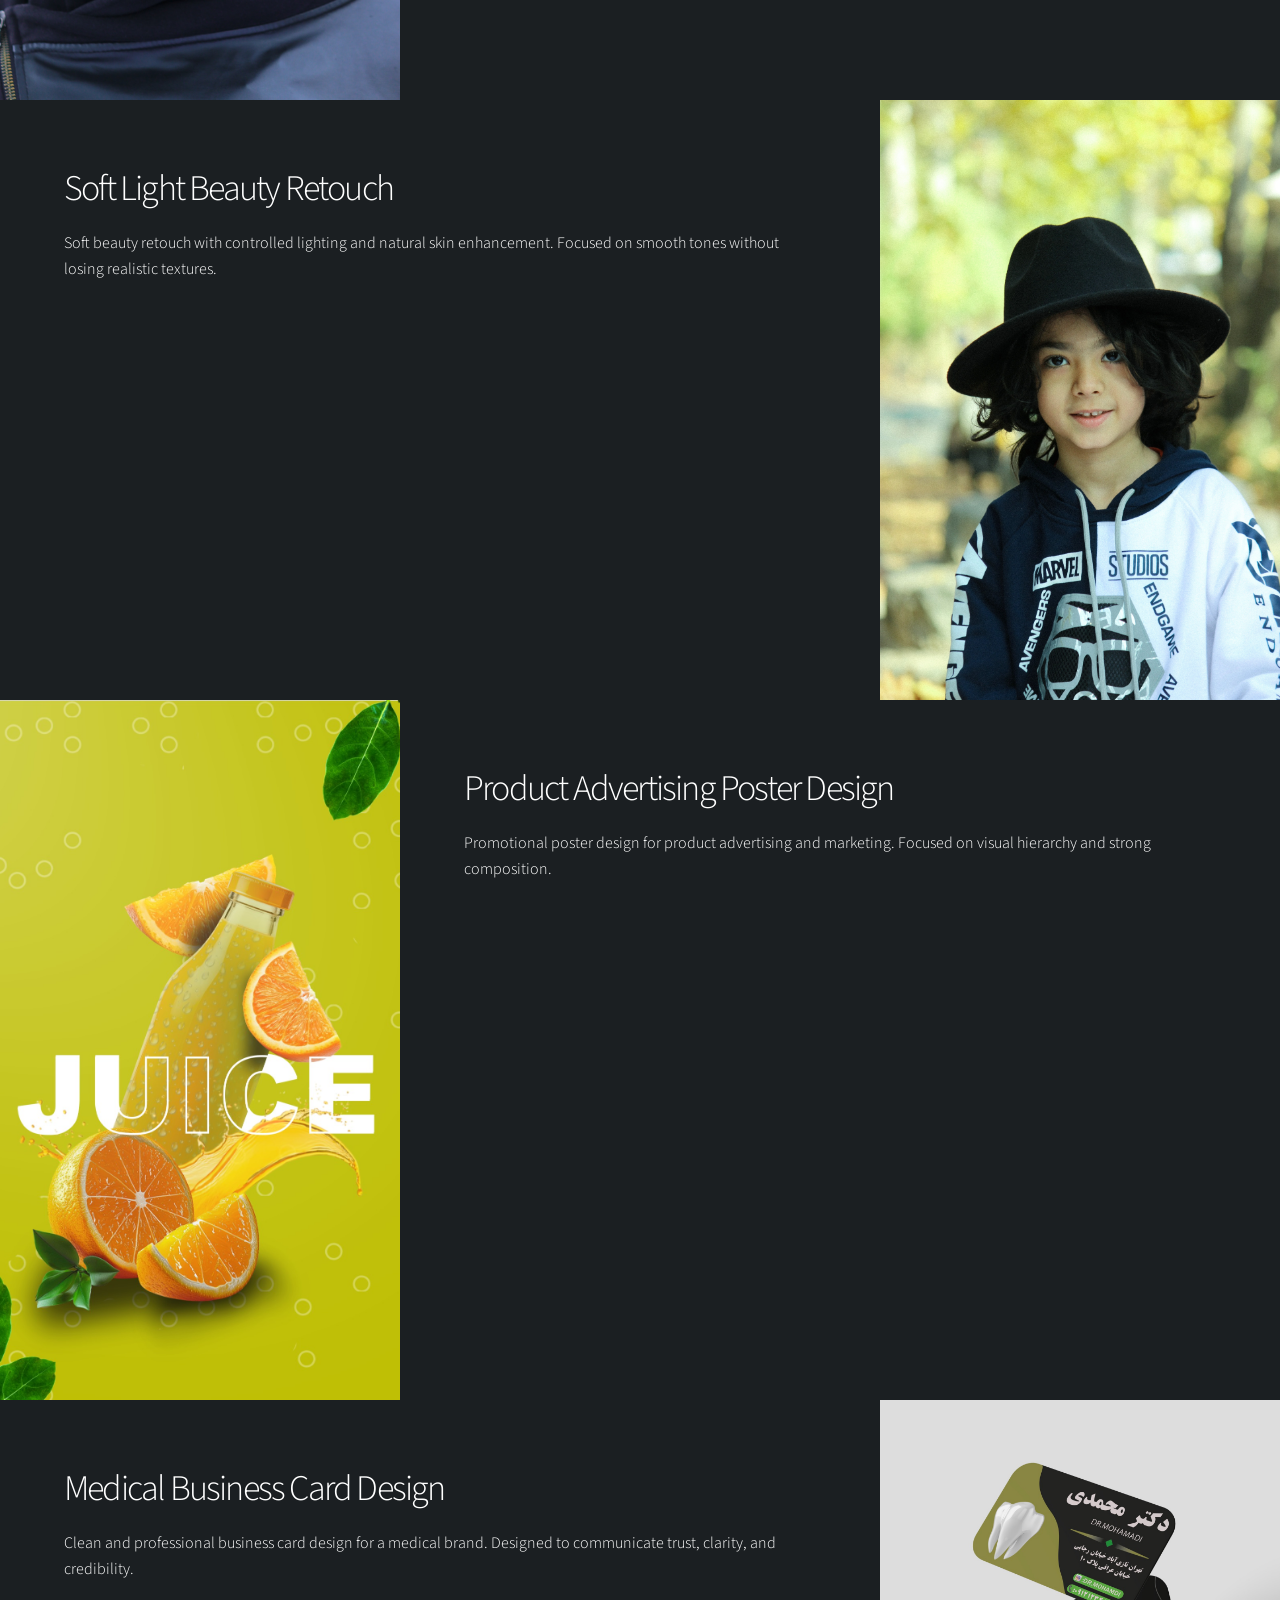
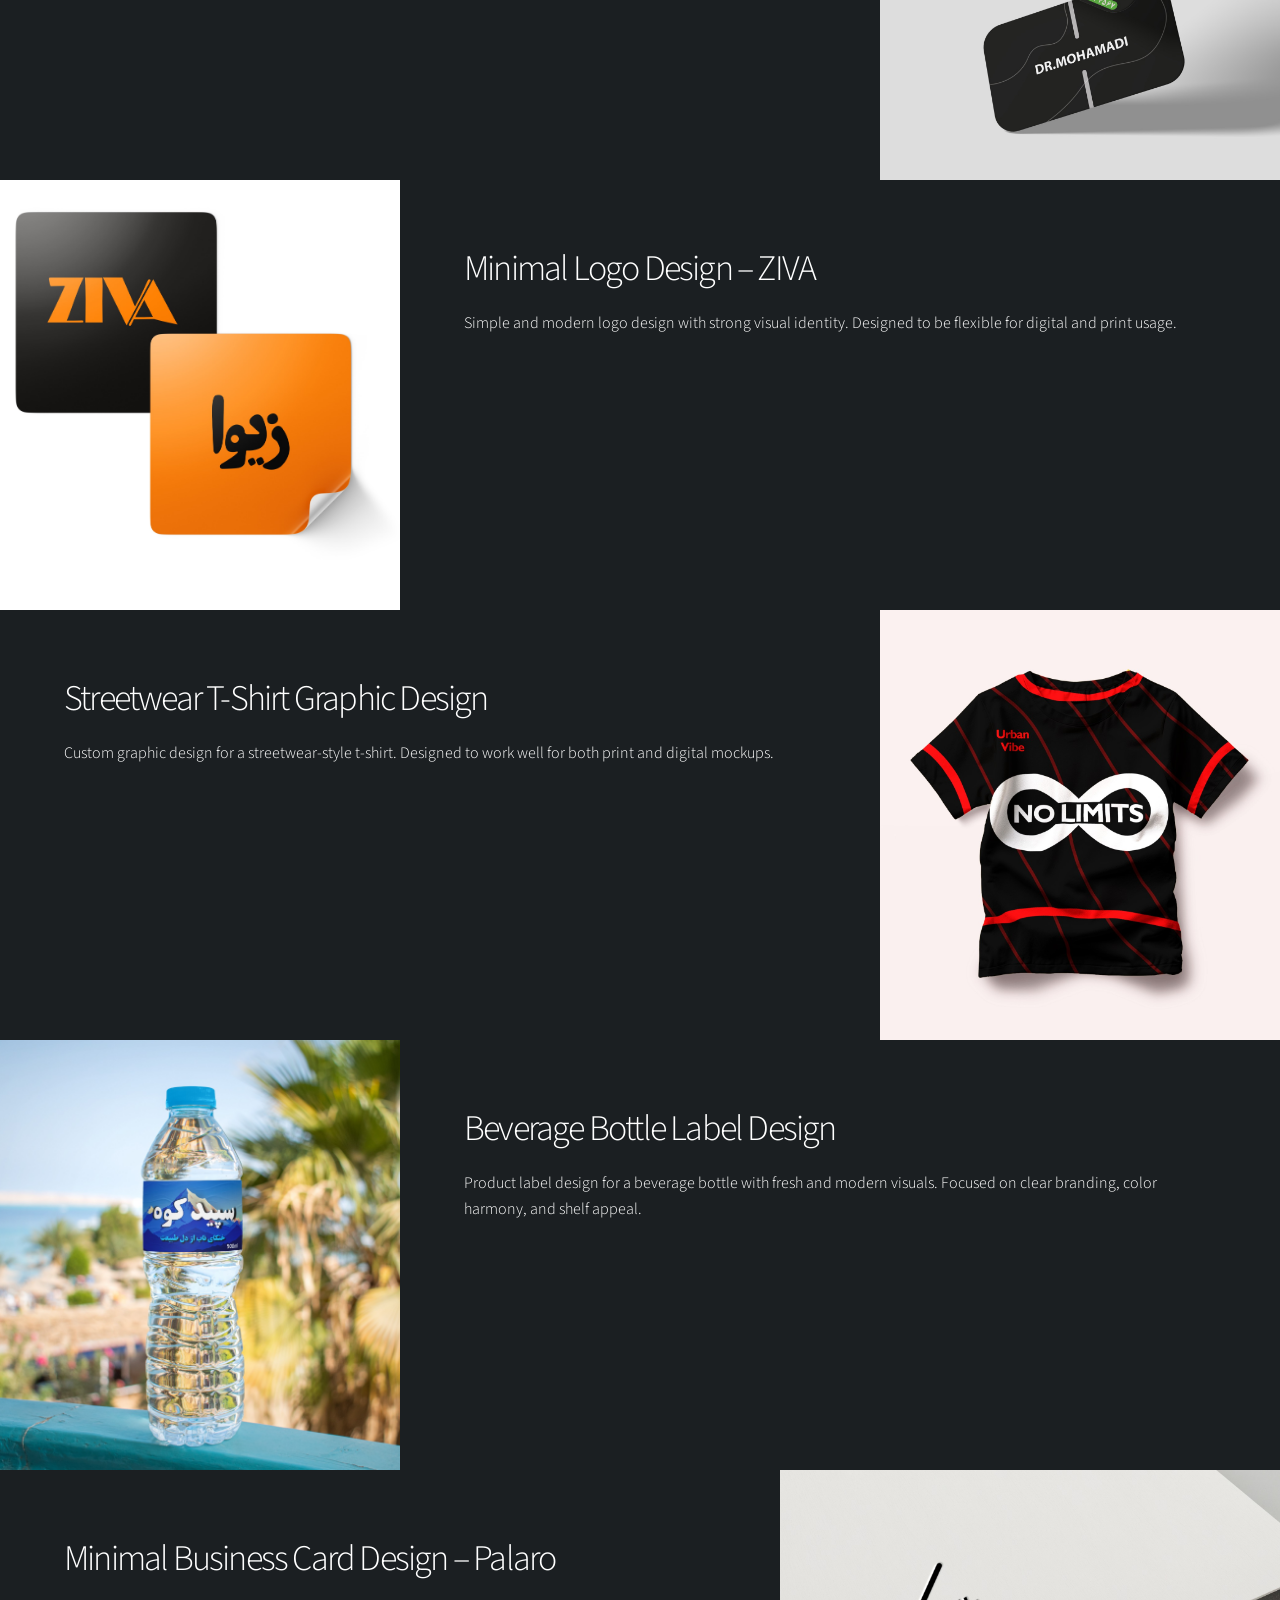
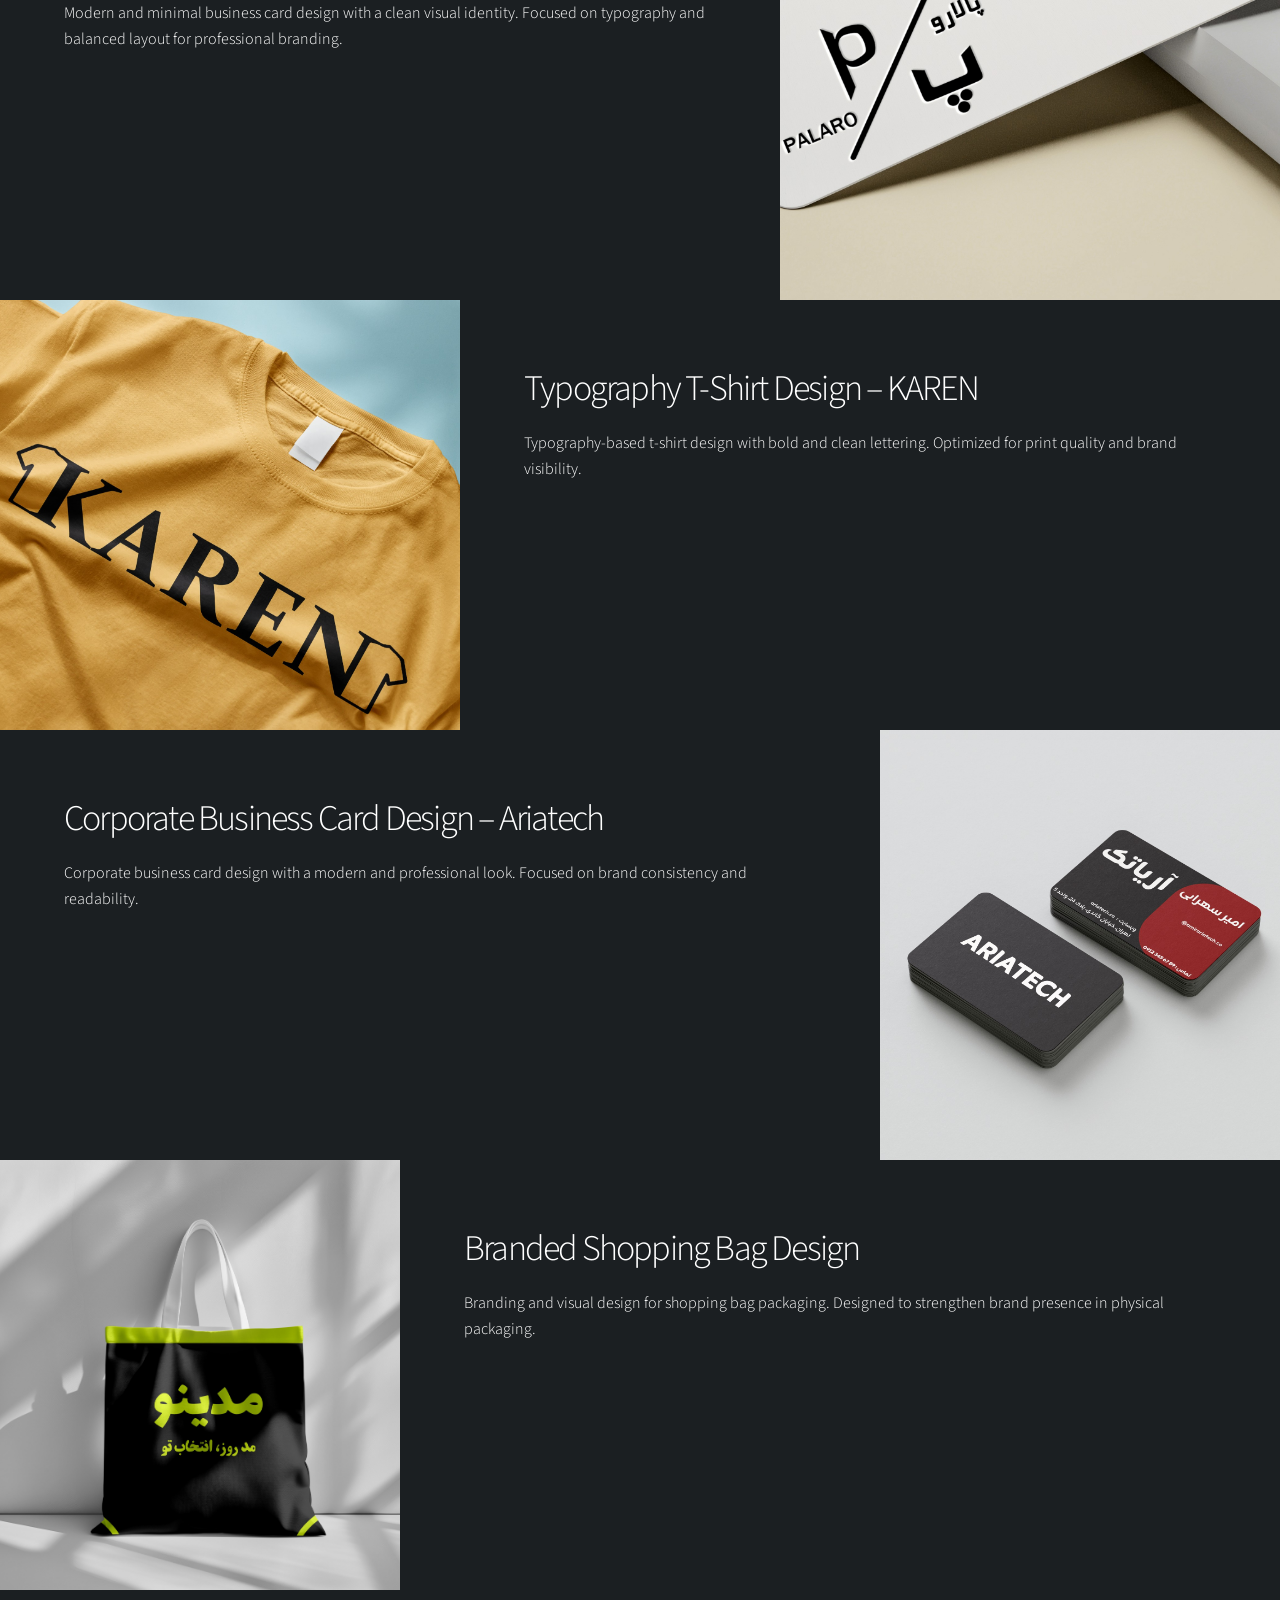
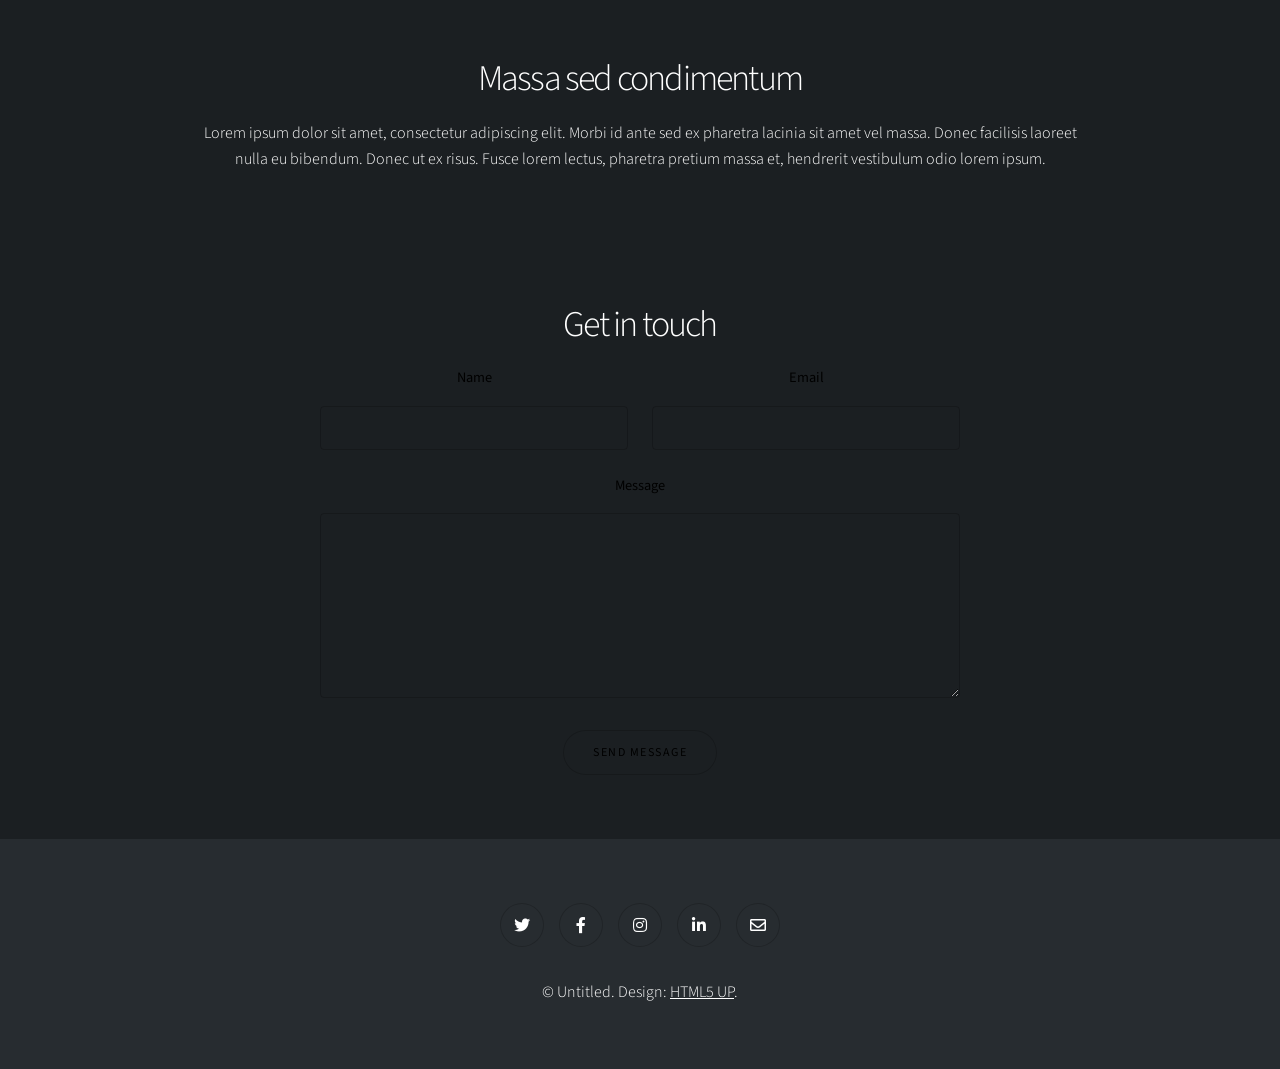
==== commit 65c9ebd4: "Update index.html" ====
--- a/index.html
+++ b/index.html
@@ -29,6 +29,8 @@
             <div class="content">
                 <h1>My Portfolio</h1>
                 <p class="major"></p>
+
+</div>
             </div>
         </section>
         <!-- 1 -->
@@ -177,7 +179,7 @@
         <!-- 12 -->
         <section class="spotlight style1 orient-right content-align-left image-position-center onscroll-image-fade-in">
             <div style="height: 430px;" class="content">
-                <h2>Typography T-Shirt Design – IKAREN</h2>
+                <h2>Typography T-Shirt Design – KAREN</h2>
                 <p>
                     Typography-based t-shirt design with bold and clean lettering.
                     Optimized for print quality and brand visibility.</p>
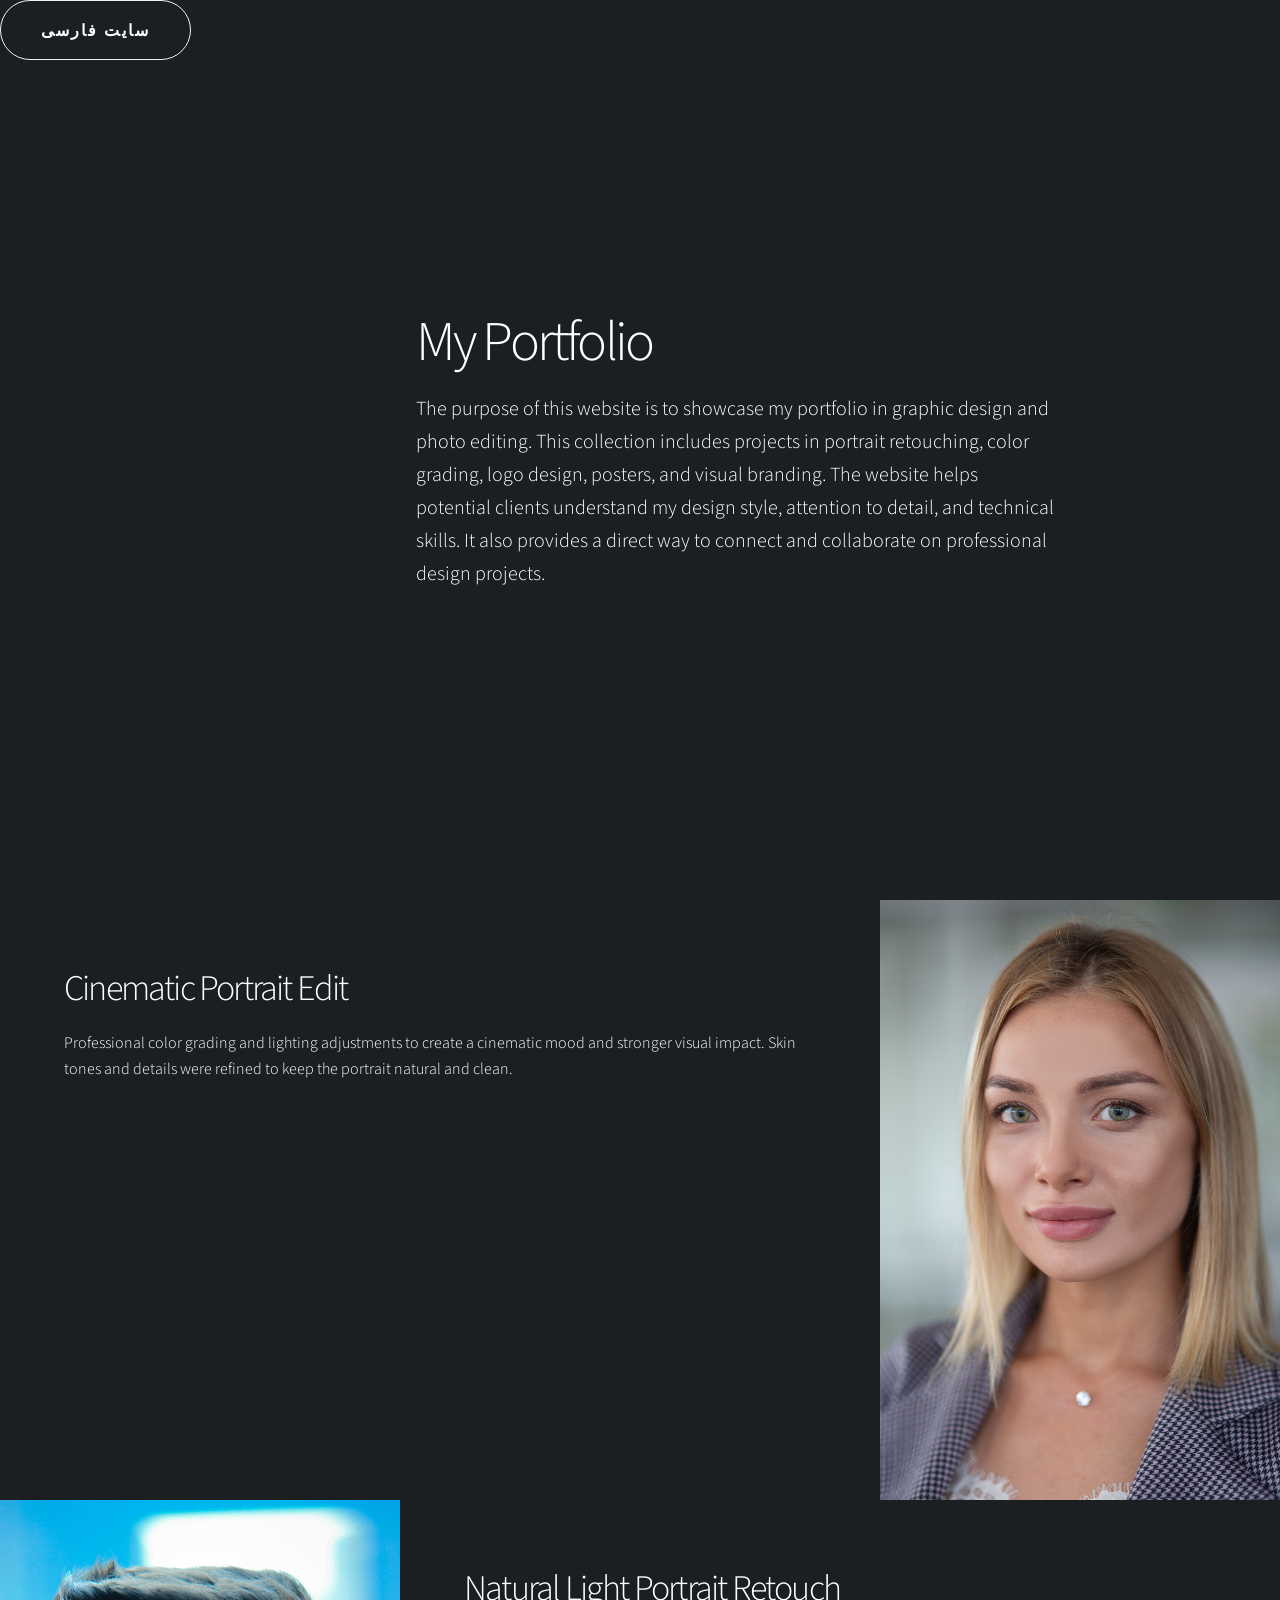
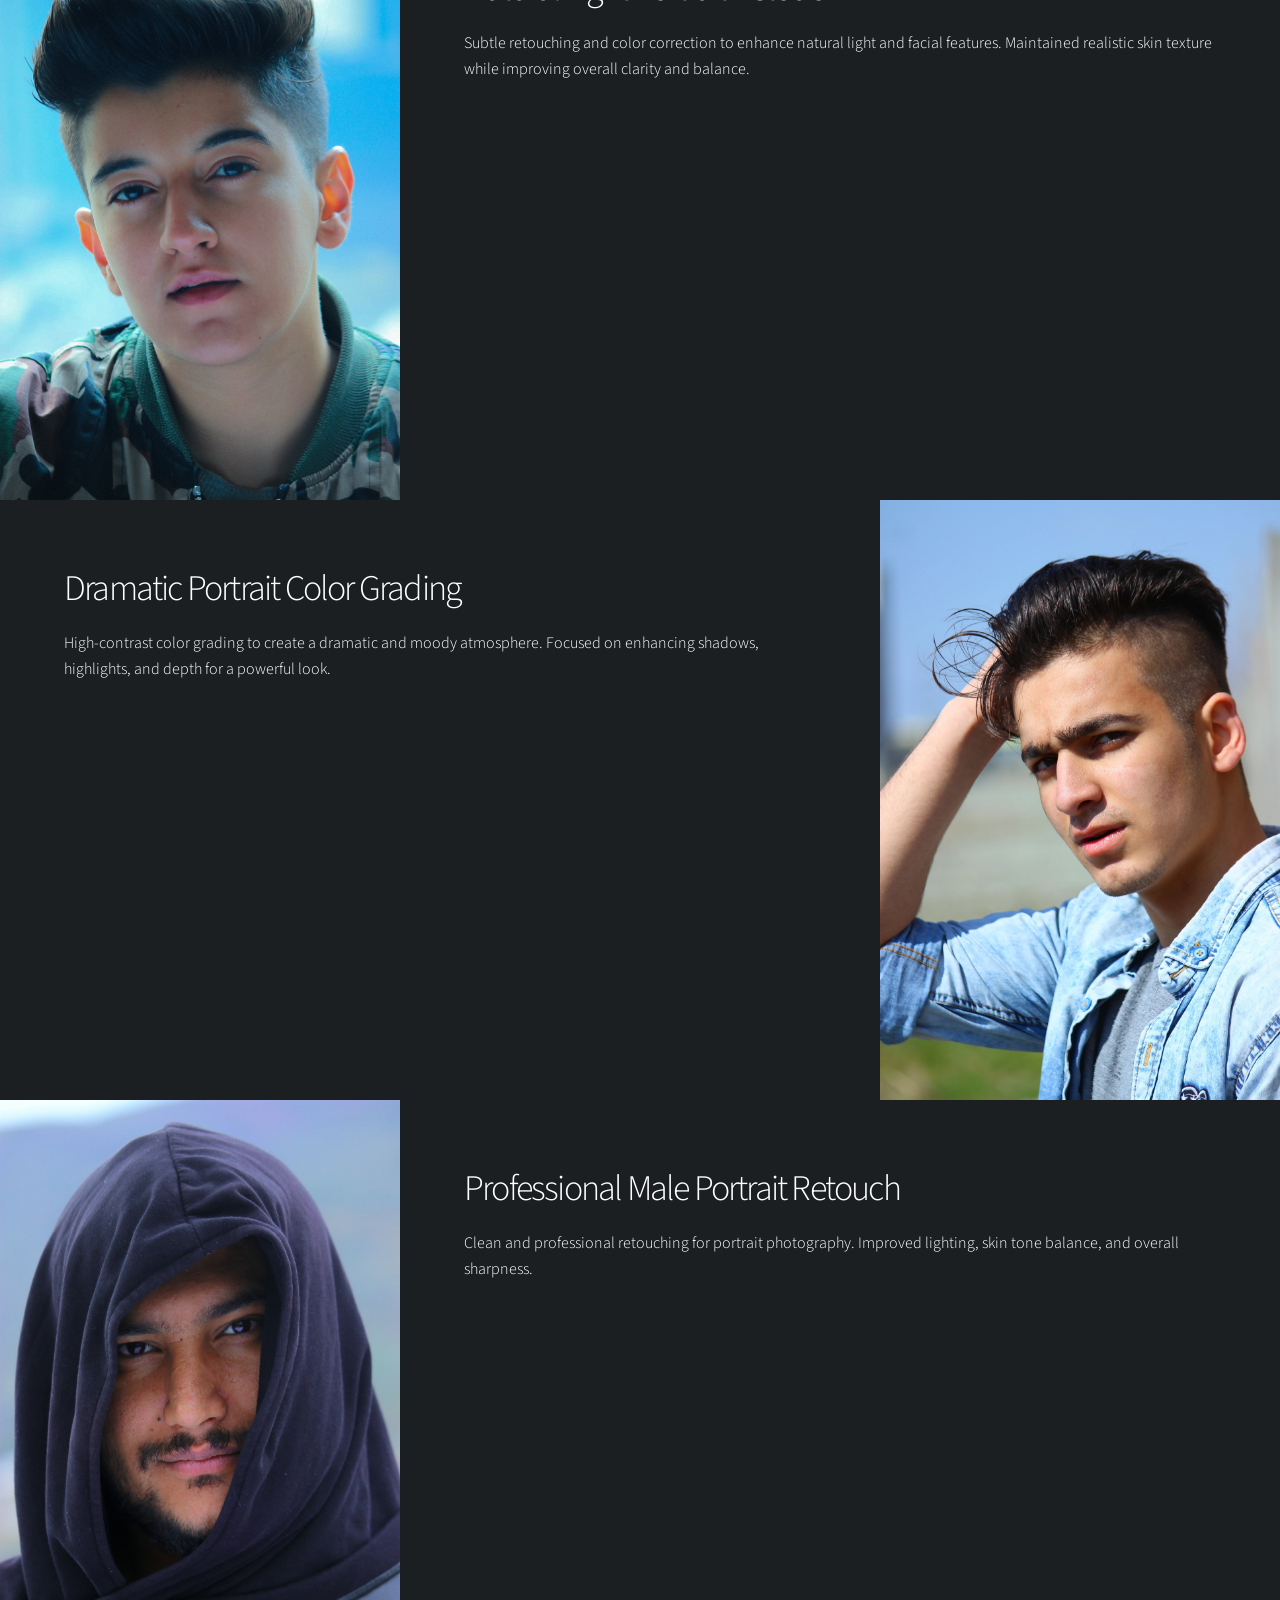
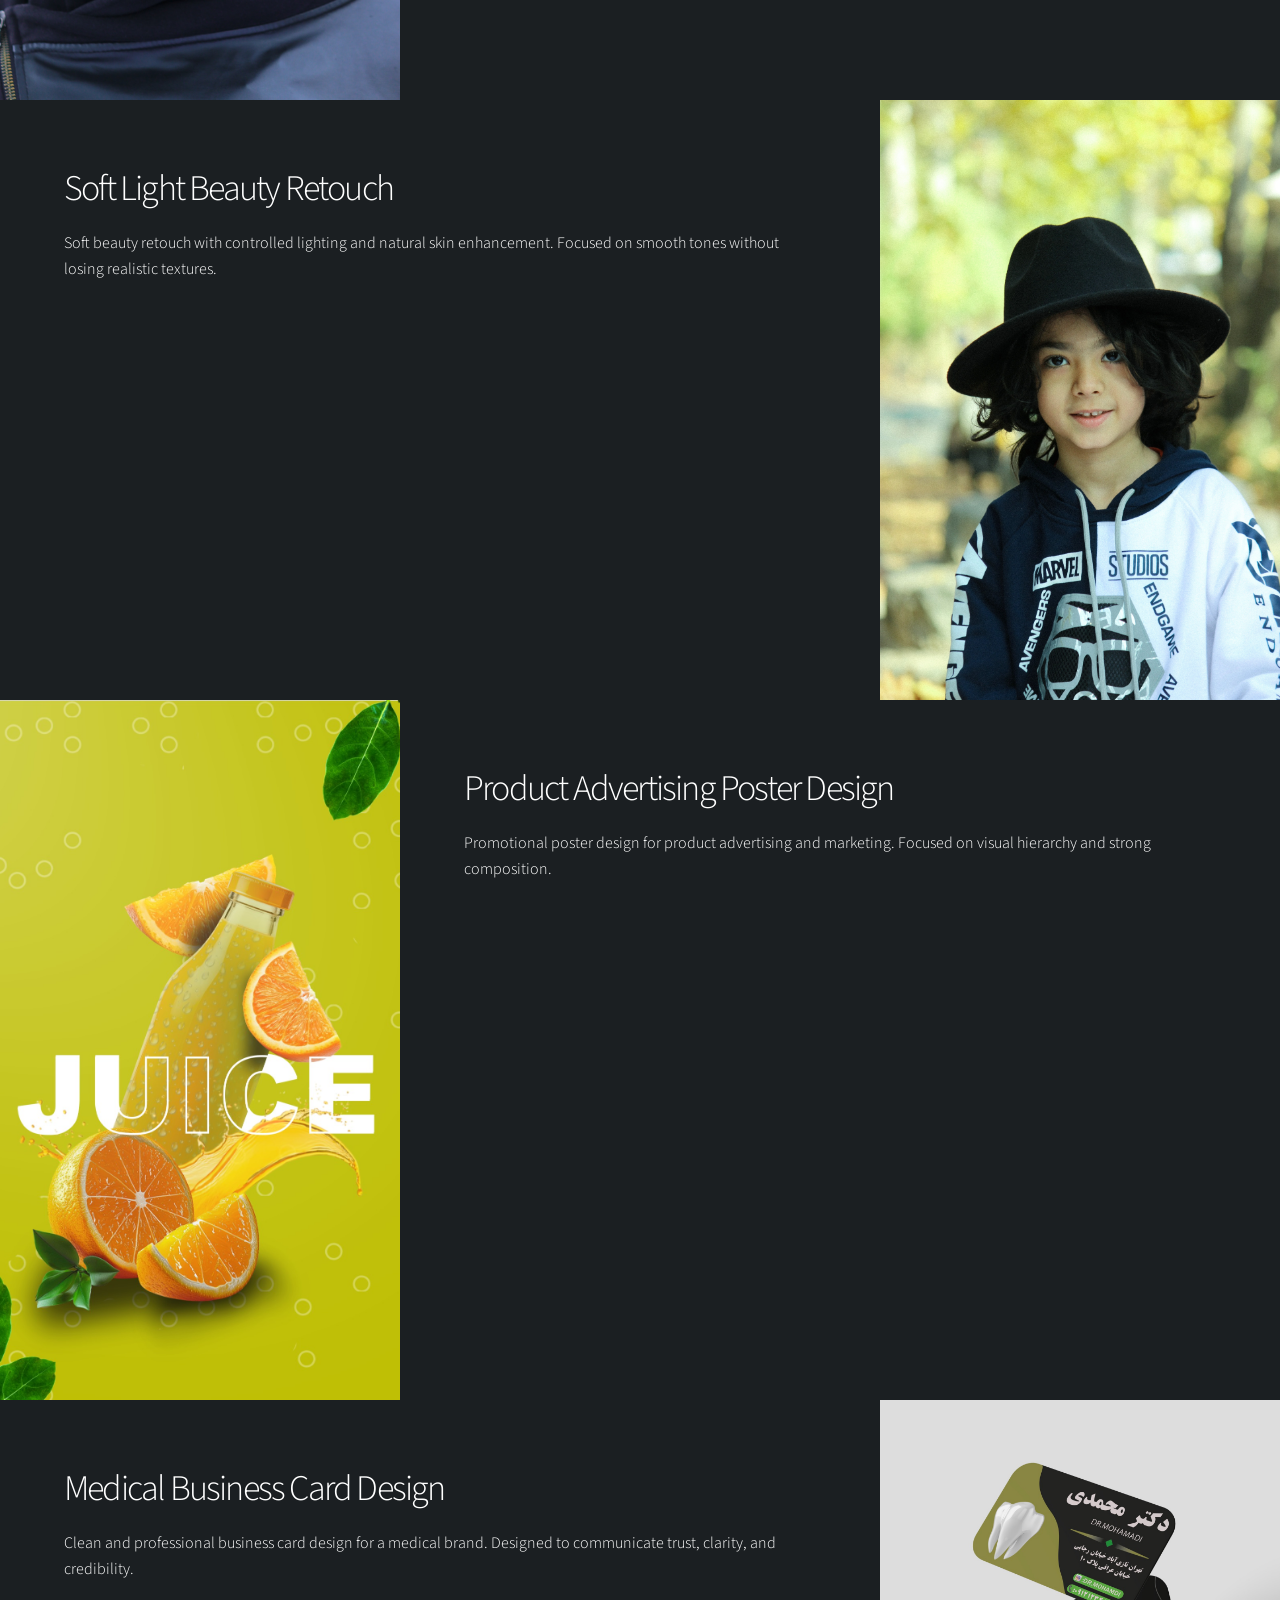
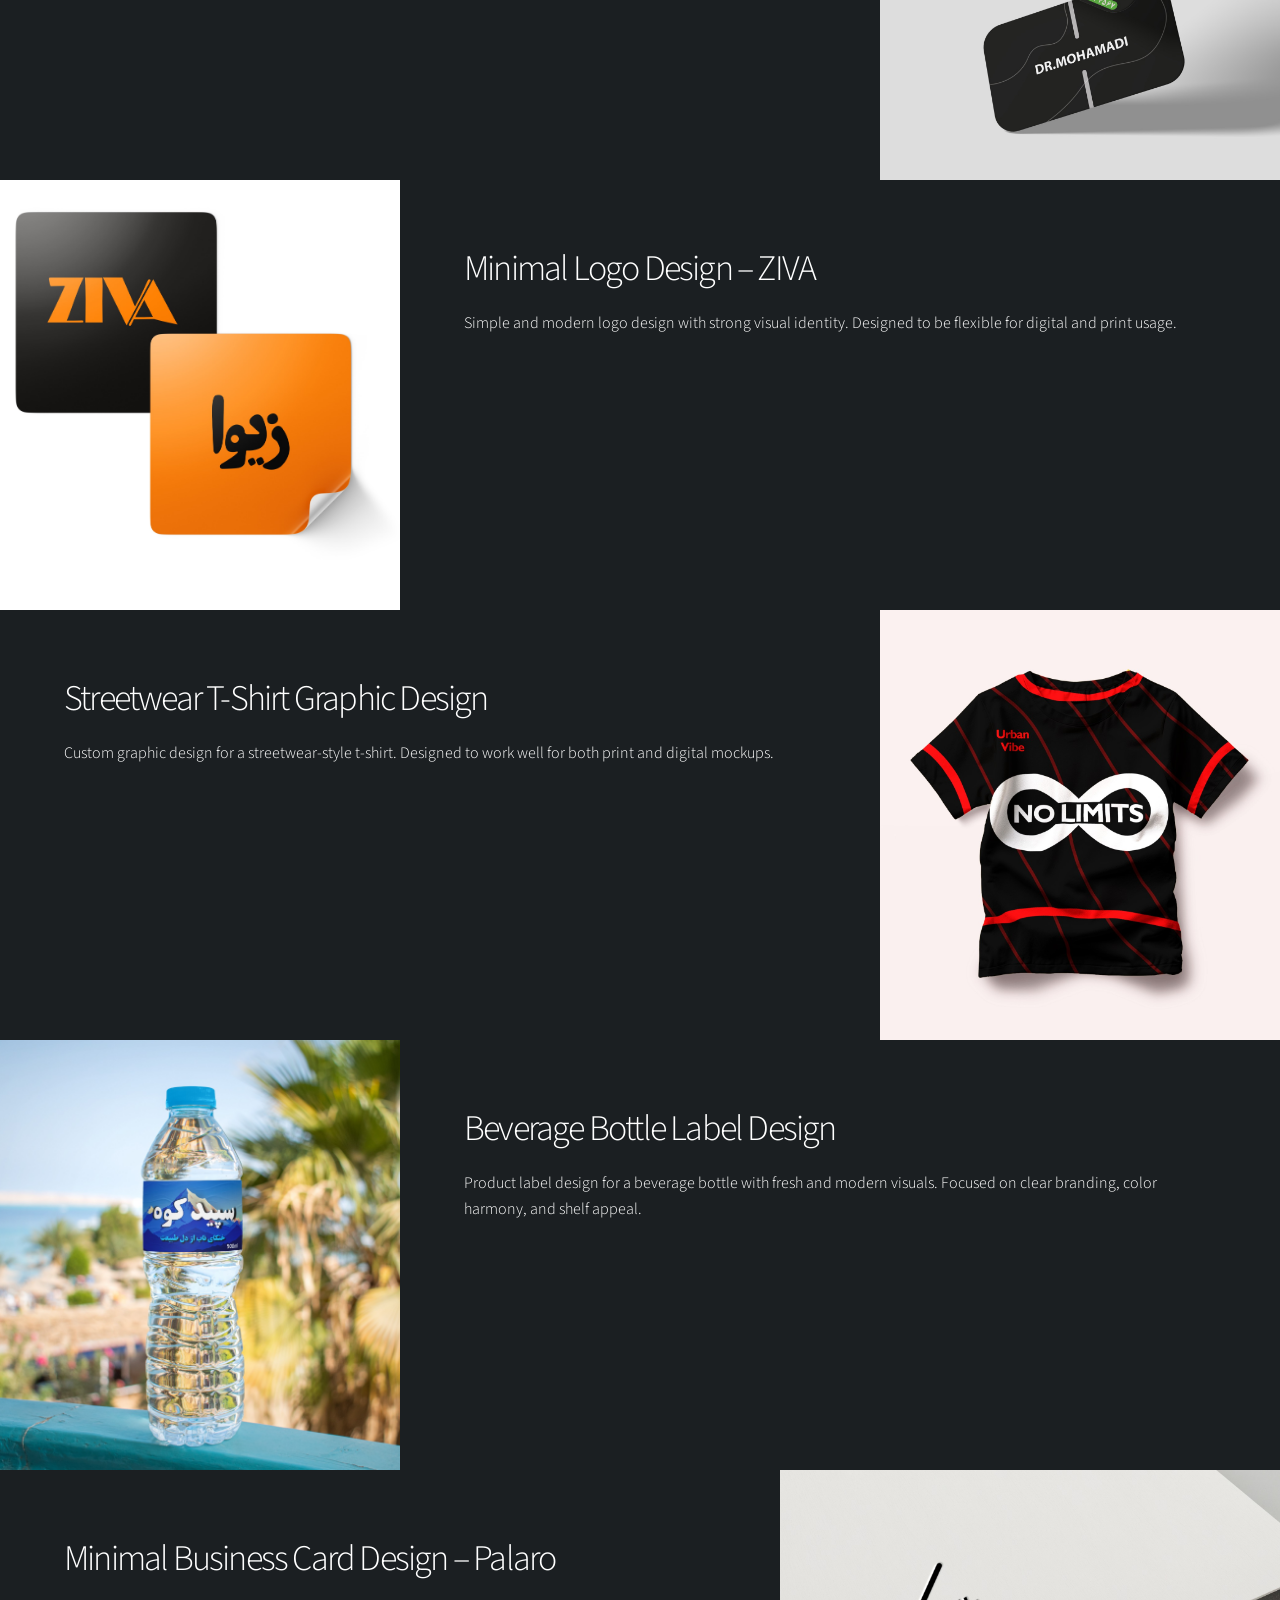
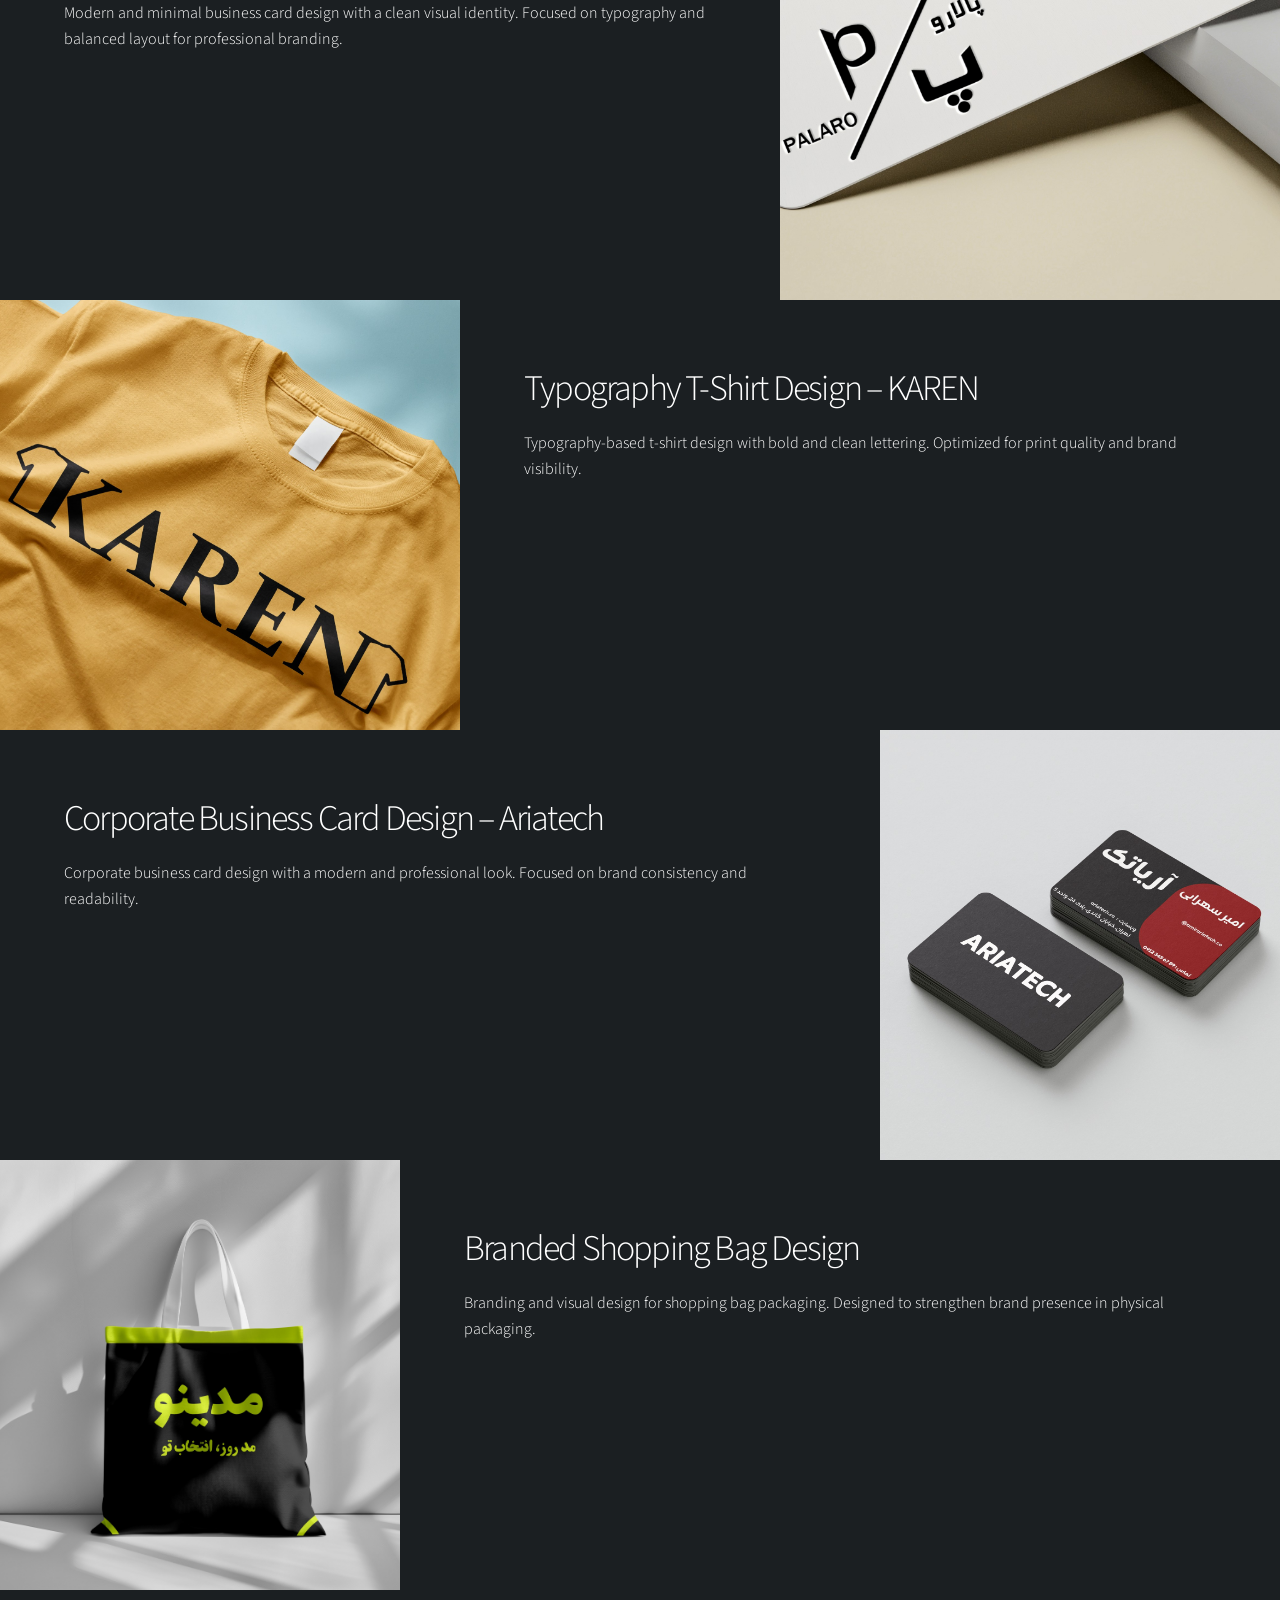
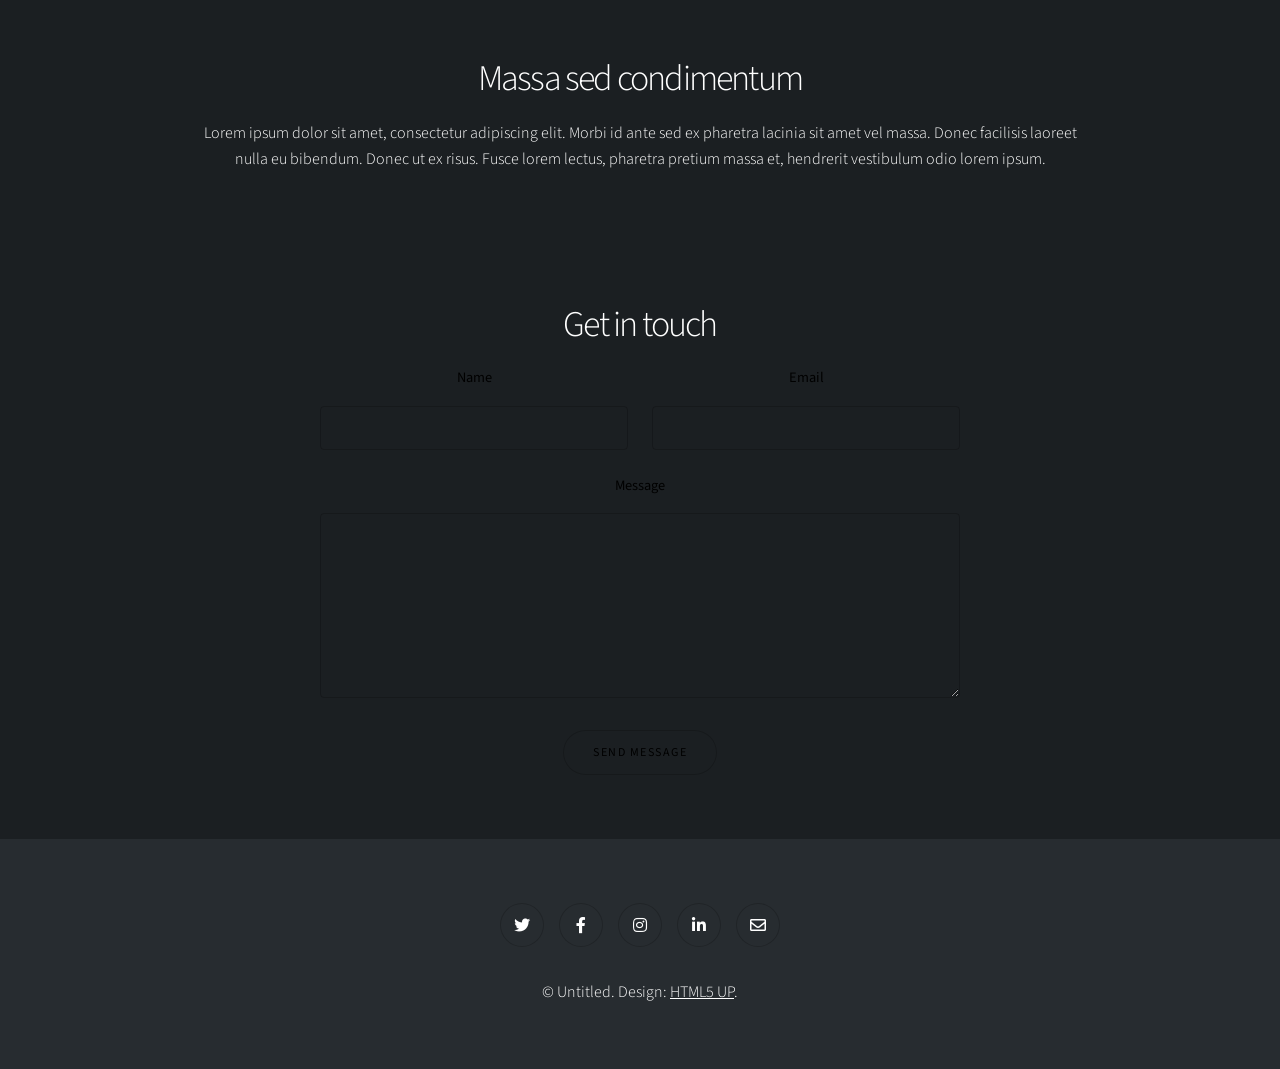
==== commit b3c931f9: "سایت فارسی و باتن برای تغییر سایت" ====
--- a/index.html
+++ b/index.html
@@ -26,203 +26,209 @@
         <!--  -->
         <section style="background-color: #1B1F22;"
             class="banner style1 orient-left content-align-left image-position-right fullscreen onload-image-fade-in onload-content-fade-right">
+            <a href="./index-per.html"><button class="btn"><p>سایت فارسی</p></button></a>
             <div class="content">
                 <h1>My Portfolio</h1>
-                <p class="major"></p>
-
-</div>
+                <p class="major">The purpose of this website is to showcase my portfolio in graphic design and photo
+                    editing.
+                    This collection includes projects in portrait retouching, color grading, logo design, posters, and
+                    visual branding.
+                    The website helps potential clients understand my design style, attention to detail, and technical
+                    skills.
+                    It also provides a direct way to connect and collaborate on professional design projects.</p>
+
             </div>
-        </section>
-        <!-- 1 -->
-        <section
-            class="spotlight style1 orient-left content-align-left image-position-center onscroll-image-fade-in on">
-            <div style="height: 600px;" class="content">
-                <h2>Cinematic Portrait Edit</h2>
-                <p>Professional color grading and lighting adjustments to create a cinematic mood and stronger visual
-                    impact.
-                    Skin tones and details were refined to keep the portrait natural and clean.</p>
-            </div>
-            <div style="height: 600px; width: 380px;" class="image">
-                <img src="./images/credit @signatureeditsco - signatureedits.com - FB2A0416.jpg" alt="" />
-            </div>
-        </section>
-        <!-- 2 -->
-        <section class="spotlight style1 orient-right content-align-left image-position-center onscroll-image-fade-in">
-            <div style="height: 600px;" class="content">
-                <h2>Natural Light Portrait Retouch</h2>
-                <p>
-                    Subtle retouching and color correction to enhance natural light and facial features.
-                    Maintained realistic skin texture while improving overall clarity and balance.</p>
-
-            </div>
-            <div style="height: 600px; width: 380px;" class="image">
-                <img src="images/IMG_1062.jpg" alt="" />
-            </div>
-        </section>
-        <!-- 3 -->
-        <section class="spotlight style1 orient-left content-align-left image-position-center onscroll-image-fade-in">
-            <div style="height: 600px;" class="content">
-                <h2>Dramatic Portrait Color Grading</h2>
-                <p>
-                    High-contrast color grading to create a dramatic and moody atmosphere.
-                    Focused on enhancing shadows, highlights, and depth for a powerful look.</p>
-
-            </div>
-            <div style="height: 600px; width: 380px;" class="image">
-                <img src="images/IMG_2013.jpg" alt="" />
-            </div>
-        </section>
-        <!-- 4 -->
-        <section class="spotlight style1 orient-right content-align-left image-position-center onscroll-image-fade-in">
-            <div style="height: 600px;" class="content">
-                <h2>Professional Male Portrait Retouch</h2>
-                <p>
-                    Clean and professional retouching for portrait photography.
-                    Improved lighting, skin tone balance, and overall sharpness.</p>
-
-            </div>
-            <div style="height: 600px; width: 380px;" class="image">
-                <img src="images/IMG_2623.jpg" alt="" />
-            </div>
-        </section>
-        <!-- 5 -->
-        <section class="spotlight style1 orient-left content-align-left image-position-center onscroll-image-fade-in">
-            <div style="height: 600px;" class="content">
-                <h2>Soft Light Beauty Retouch</h2>
-                <p>
-                    Soft beauty retouch with controlled lighting and natural skin enhancement.
-                    Focused on smooth tones without losing realistic textures.</p>
-
-            </div>
-            <div style="height: 600px; width: 380px;" class="image">
-                <img src="images/IMG_7763.jpg" alt="" />
-            </div>
-        </section>
-        <!-- 6 -->
-        <section class="spotlight style1 orient-right content-align-left image-position-center onscroll-image-fade-in">
-            <div style="height: 700px;" class="content">
-                <h2>Product Advertising Poster Design</h2>
-                <p>
-                    Promotional poster design for product advertising and marketing.
-                    Focused on visual hierarchy and strong composition.</p>
-
-            </div>
-            <div style="height: 700px; width: 380px;" class="image">
-                <img src="images/juice.jpg" alt="" />
-            </div>
-        </section>
-        <!-- 7 -->
-        <section class="spotlight style1 orient-left content-align-left image-position-center onscroll-image-fade-in">
-            <div style="height: 380px;" class="content">
-                <h2>Medical Business Card Design</h2>
-                <p>
-                    Clean and professional business card design for a medical brand.
-                    Designed to communicate trust, clarity, and credibility.</p>
-
-            </div>
-            <div style="height: 380px; width: 380px;" class="image">
-                <img src="images//round-corner-business-card-mockup.jpg" alt="" />
-            </div>
-        </section>
-        <!-- 8 -->
-        <section class="spotlight style1 orient-right content-align-left image-position-center onscroll-image-fade-in">
-            <div style="height: 430px;" class="content">
-                <h2>Minimal Logo Design – ZIVA</h2>
-                <p>
-                    Simple and modern logo design with strong visual identity.
-                    Designed to be flexible for digital and print usage.</p>
-
-            </div>
-            <div style="height: 430px; width: 380px;" class="image">
-                <img src="images/stickerMockup.jpg" alt="" />
-            </div>
-        </section>
-        <!-- 9 -->
-        <section class="spotlight style1 orient-left content-align-left image-position-center onscroll-image-fade-in">
-            <div style="height: 430px;" class="content">
-                <h2>Streetwear T-Shirt Graphic Design</h2>
-                <p>
-                    Custom graphic design for a streetwear-style t-shirt.
-                    Designed to work well for both print and digital mockups.</p>
-
-            </div>
-            <div style="height: 430px; width: 380px;" class="image">
-                <img src="images/T-Shirt Mockup with wrinkled.jpg" alt="" />
-            </div>
-        </section>
-        <!-- 10 -->
-        <section class="spotlight style1 orient-right content-align-left image-position-center onscroll-image-fade-in">
-            <div style="height: 430px;" class="content">
-                <h2>Beverage Bottle Label Design</h2>
-                <p>
-                    Product label design for a beverage bottle with fresh and modern visuals.
-                    Focused on clear branding, color harmony, and shelf appeal.</p>
-
-            </div>
-            <div style="height: 430px; width: 380px;" class="image">
-                <img src="images/water_bottle_2.jpg" alt="" />
-            </div>
-        </section>
-        <!-- 11 -->
-        <section class="spotlight style1 orient-left content-align-left image-position-center onscroll-image-fade-in">
-            <div style="height: 430px;" class="content">
-                <h2>Minimal Business Card Design – Palaro</h2>
-                <p>
-                    Modern and minimal business card design with a clean visual identity.
-                    Focused on typography and balanced layout for professional branding.</p>
-
-            </div>
-            <div style="height: 430px; width: 500px; " class="image">
-                <img src="images/white-paper-embossed-logo-mockup-12.jpg" alt="" />
-            </div>
-        </section>
-        <!-- 12 -->
-        <section class="spotlight style1 orient-right content-align-left image-position-center onscroll-image-fade-in">
-            <div style="height: 430px;" class="content">
-                <h2>Typography T-Shirt Design – KAREN</h2>
-                <p>
-                    Typography-based t-shirt design with bold and clean lettering.
-                    Optimized for print quality and brand visibility.</p>
-
-            </div>
-            <div style="height: 430px; width: 460px;" class="image">
-                <img src="./images/Cropped_T-Shirt_Mockup.jpg" alt="" />
-            </div>
-        </section>
-        <!-- 13 -->
-        <section class="spotlight style1 orient-left content-align-left image-position-center onscroll-image-fade-in">
-            <div style="height: 430px;" class="content">
-                <h2>Corporate Business Card Design – Ariatech</h2>
-                <p>
-                    Corporate business card design with a modern and professional look.
-                    Focused on brand consistency and readability.</p>
-
-            </div>
-            <div style="height: 430px; width: 380px;" class="image">
-                <img src="./images/Free_Rounded_Business_Card_Mockup_4.jpg" alt="" />
-            </div>
-        </section>
-        <!-- 14 -->
-        <section class="spotlight style1 orient-right content-align-left image-position-center onscroll-image-fade-in"
-            id="first">
-            <div style="height: 430px;" class="content">
-                <h2>Branded Shopping Bag Design</h2>
-                <p>
-                    Branding and visual design for shopping bag packaging.
-                    Designed to strengthen brand presence in physical packaging.</p>
-            </div>
-            <div style="height: 430px; width: 380px;" class="image">
-                <img src="./images/01 Free Tote Bag Mockup.jpg" alt="" />
-            </div>
-        </section>
-        <!--  -->
-        <section class="wrapper style1 align-center">
-            <div class="inner">
-                <h2>Massa sed condimentum</h2>
-                <p>Lorem ipsum dolor sit amet, consectetur adipiscing elit. Morbi id ante sed ex pharetra lacinia sit
-                    amet vel massa. Donec facilisis laoreet nulla eu bibendum. Donec ut ex risus. Fusce lorem lectus,
-                    pharetra pretium massa et, hendrerit vestibulum odio lorem ipsum.</p>
-            </div>
+    </div>
+    </section>
+    <!-- 1 -->
+    <section class="spotlight style1 orient-left content-align-left image-position-center onscroll-image-fade-in on">
+        <div style="height: 600px;" class="content">
+            <h2>Cinematic Portrait Edit</h2>
+            <p>Professional color grading and lighting adjustments to create a cinematic mood and stronger visual
+                impact.
+                Skin tones and details were refined to keep the portrait natural and clean.</p>
+        </div>
+        <div style="height: 600px; width: 380px;" class="image">
+            <img src="./images/credit @signatureeditsco - signatureedits.com - FB2A0416.jpg" alt="" />
+        </div>
+    </section>
+    <!-- 2 -->
+    <section class="spotlight style1 orient-right content-align-left image-position-center onscroll-image-fade-in">
+        <div style="height: 600px;" class="content">
+            <h2>Natural Light Portrait Retouch</h2>
+            <p>
+                Subtle retouching and color correction to enhance natural light and facial features.
+                Maintained realistic skin texture while improving overall clarity and balance.</p>
+
+        </div>
+        <div style="height: 600px; width: 380px;" class="image">
+            <img src="images/IMG_1062.jpg" alt="" />
+        </div>
+    </section>
+    <!-- 3 -->
+    <section class="spotlight style1 orient-left content-align-left image-position-center onscroll-image-fade-in">
+        <div style="height: 600px;" class="content">
+            <h2>Dramatic Portrait Color Grading</h2>
+            <p>
+                High-contrast color grading to create a dramatic and moody atmosphere.
+                Focused on enhancing shadows, highlights, and depth for a powerful look.</p>
+
+        </div>
+        <div style="height: 600px; width: 380px;" class="image">
+            <img src="images/IMG_2013.jpg" alt="" />
+        </div>
+    </section>
+    <!-- 4 -->
+    <section class="spotlight style1 orient-right content-align-left image-position-center onscroll-image-fade-in">
+        <div style="height: 600px;" class="content">
+            <h2>Professional Male Portrait Retouch</h2>
+            <p>
+                Clean and professional retouching for portrait photography.
+                Improved lighting, skin tone balance, and overall sharpness.</p>
+
+        </div>
+        <div style="height: 600px; width: 380px;" class="image">
+            <img src="images/IMG_2623.jpg" alt="" />
+        </div>
+    </section>
+    <!-- 5 -->
+    <section class="spotlight style1 orient-left content-align-left image-position-center onscroll-image-fade-in">
+        <div style="height: 600px;" class="content">
+            <h2>Soft Light Beauty Retouch</h2>
+            <p>
+                Soft beauty retouch with controlled lighting and natural skin enhancement.
+                Focused on smooth tones without losing realistic textures.</p>
+
+        </div>
+        <div style="height: 600px; width: 380px;" class="image">
+            <img src="images/IMG_7763.jpg" alt="" />
+        </div>
+    </section>
+    <!-- 6 -->
+    <section class="spotlight style1 orient-right content-align-left image-position-center onscroll-image-fade-in">
+        <div style="height: 700px;" class="content">
+            <h2>Product Advertising Poster Design</h2>
+            <p>
+                Promotional poster design for product advertising and marketing.
+                Focused on visual hierarchy and strong composition.</p>
+
+        </div>
+        <div style="height: 700px; width: 380px;" class="image">
+            <img src="images/juice.jpg" alt="" />
+        </div>
+    </section>
+    <!-- 7 -->
+    <section class="spotlight style1 orient-left content-align-left image-position-center onscroll-image-fade-in">
+        <div style="height: 380px;" class="content">
+            <h2>Medical Business Card Design</h2>
+            <p>
+                Clean and professional business card design for a medical brand.
+                Designed to communicate trust, clarity, and credibility.</p>
+
+        </div>
+        <div style="height: 380px; width: 380px;" class="image">
+            <img src="images//round-corner-business-card-mockup.jpg" alt="" />
+        </div>
+    </section>
+    <!-- 8 -->
+    <section class="spotlight style1 orient-right content-align-left image-position-center onscroll-image-fade-in">
+        <div style="height: 430px;" class="content">
+            <h2>Minimal Logo Design – ZIVA</h2>
+            <p>
+                Simple and modern logo design with strong visual identity.
+                Designed to be flexible for digital and print usage.</p>
+
+        </div>
+        <div style="height: 430px; width: 380px;" class="image">
+            <img src="images/stickerMockup.jpg" alt="" />
+        </div>
+    </section>
+    <!-- 9 -->
+    <section class="spotlight style1 orient-left content-align-left image-position-center onscroll-image-fade-in">
+        <div style="height: 430px;" class="content">
+            <h2>Streetwear T-Shirt Graphic Design</h2>
+            <p>
+                Custom graphic design for a streetwear-style t-shirt.
+                Designed to work well for both print and digital mockups.</p>
+
+        </div>
+        <div style="height: 430px; width: 380px;" class="image">
+            <img src="images/T-Shirt Mockup with wrinkled.jpg" alt="" />
+        </div>
+    </section>
+    <!-- 10 -->
+    <section class="spotlight style1 orient-right content-align-left image-position-center onscroll-image-fade-in">
+        <div style="height: 430px;" class="content">
+            <h2>Beverage Bottle Label Design</h2>
+            <p>
+                Product label design for a beverage bottle with fresh and modern visuals.
+                Focused on clear branding, color harmony, and shelf appeal.</p>
+
+        </div>
+        <div style="height: 430px; width: 380px;" class="image">
+            <img src="images/water_bottle_2.jpg" alt="" />
+        </div>
+    </section>
+    <!-- 11 -->
+    <section class="spotlight style1 orient-left content-align-left image-position-center onscroll-image-fade-in">
+        <div style="height: 430px;" class="content">
+            <h2>Minimal Business Card Design – Palaro</h2>
+            <p>
+                Modern and minimal business card design with a clean visual identity.
+                Focused on typography and balanced layout for professional branding.</p>
+
+        </div>
+        <div style="height: 430px; width: 500px; " class="image">
+            <img src="images/white-paper-embossed-logo-mockup-12.jpg" alt="" />
+        </div>
+    </section>
+    <!-- 12 -->
+    <section class="spotlight style1 orient-right content-align-left image-position-center onscroll-image-fade-in">
+        <div style="height: 430px;" class="content">
+            <h2>Typography T-Shirt Design – KAREN</h2>
+            <p>
+                Typography-based t-shirt design with bold and clean lettering.
+                Optimized for print quality and brand visibility.</p>
+
+        </div>
+        <div style="height: 430px; width: 460px;" class="image">
+            <img src="./images/Cropped_T-Shirt_Mockup.jpg" alt="" />
+        </div>
+    </section>
+    <!-- 13 -->
+    <section class="spotlight style1 orient-left content-align-left image-position-center onscroll-image-fade-in">
+        <div style="height: 430px;" class="content">
+            <h2>Corporate Business Card Design – Ariatech</h2>
+            <p>
+                Corporate business card design with a modern and professional look.
+                Focused on brand consistency and readability.</p>
+
+        </div>
+        <div style="height: 430px; width: 380px;" class="image">
+            <img src="./images/Free_Rounded_Business_Card_Mockup_4.jpg" alt="" />
+        </div>
+    </section>
+    <!-- 14 -->
+    <section class="spotlight style1 orient-right content-align-left image-position-center onscroll-image-fade-in"
+        id="first">
+        <div style="height: 430px;" class="content">
+            <h2>Branded Shopping Bag Design</h2>
+            <p>
+                Branding and visual design for shopping bag packaging.
+                Designed to strengthen brand presence in physical packaging.</p>
+        </div>
+        <div style="height: 430px; width: 380px;" class="image">
+            <img src="./images/01 Free Tote Bag Mockup.jpg" alt="" />
+        </div>
+    </section>
+    <!--  -->
+    <section class="wrapper style1 align-center">
+        <div class="inner">
+            <h2>Massa sed condimentum</h2>
+            <p>Lorem ipsum dolor sit amet, consectetur adipiscing elit. Morbi id ante sed ex pharetra lacinia sit
+                amet vel massa. Donec facilisis laoreet nulla eu bibendum. Donec ut ex risus. Fusce lorem lectus,
+                pharetra pretium massa et, hendrerit vestibulum odio lorem ipsum.</p>
+        </div>
 
         <!--  -->
         <section class="wrapper style1 align-center">
@@ -268,16 +274,16 @@
             </div>
         </footer>
 
-    </div>
-
-    <!-- Scripts -->
-    <script src="assets/js/jquery.min.js"></script>
-    <script src="assets/js/jquery.scrollex.min.js"></script>
-    <script src="assets/js/jquery.scrolly.min.js"></script>
-    <script src="assets/js/browser.min.js"></script>
-    <script src="assets/js/breakpoints.min.js"></script>
-    <script src="assets/js/util.js"></script>
-    <script src="assets/js/main.js"></script>
+        </div>
+
+        <!-- Scripts -->
+        <script src="assets/js/jquery.min.js"></script>
+        <script src="assets/js/jquery.scrollex.min.js"></script>
+        <script src="assets/js/jquery.scrolly.min.js"></script>
+        <script src="assets/js/browser.min.js"></script>
+        <script src="assets/js/breakpoints.min.js"></script>
+        <script src="assets/js/util.js"></script>
+        <script src="assets/js/main.js"></script>
 
 </body>
 
--- a/assets/css/indexx.css
+++ b/assets/css/indexx.css
@@ -21,3 +21,11 @@
 {
     background-color: #272c30;
 }
+button.btn
+{
+  
+  border: 1px solid rgb(247, 244, 244);
+  color: #fff;
+  font-size: 16px;
+  font-weight: bold;
+}
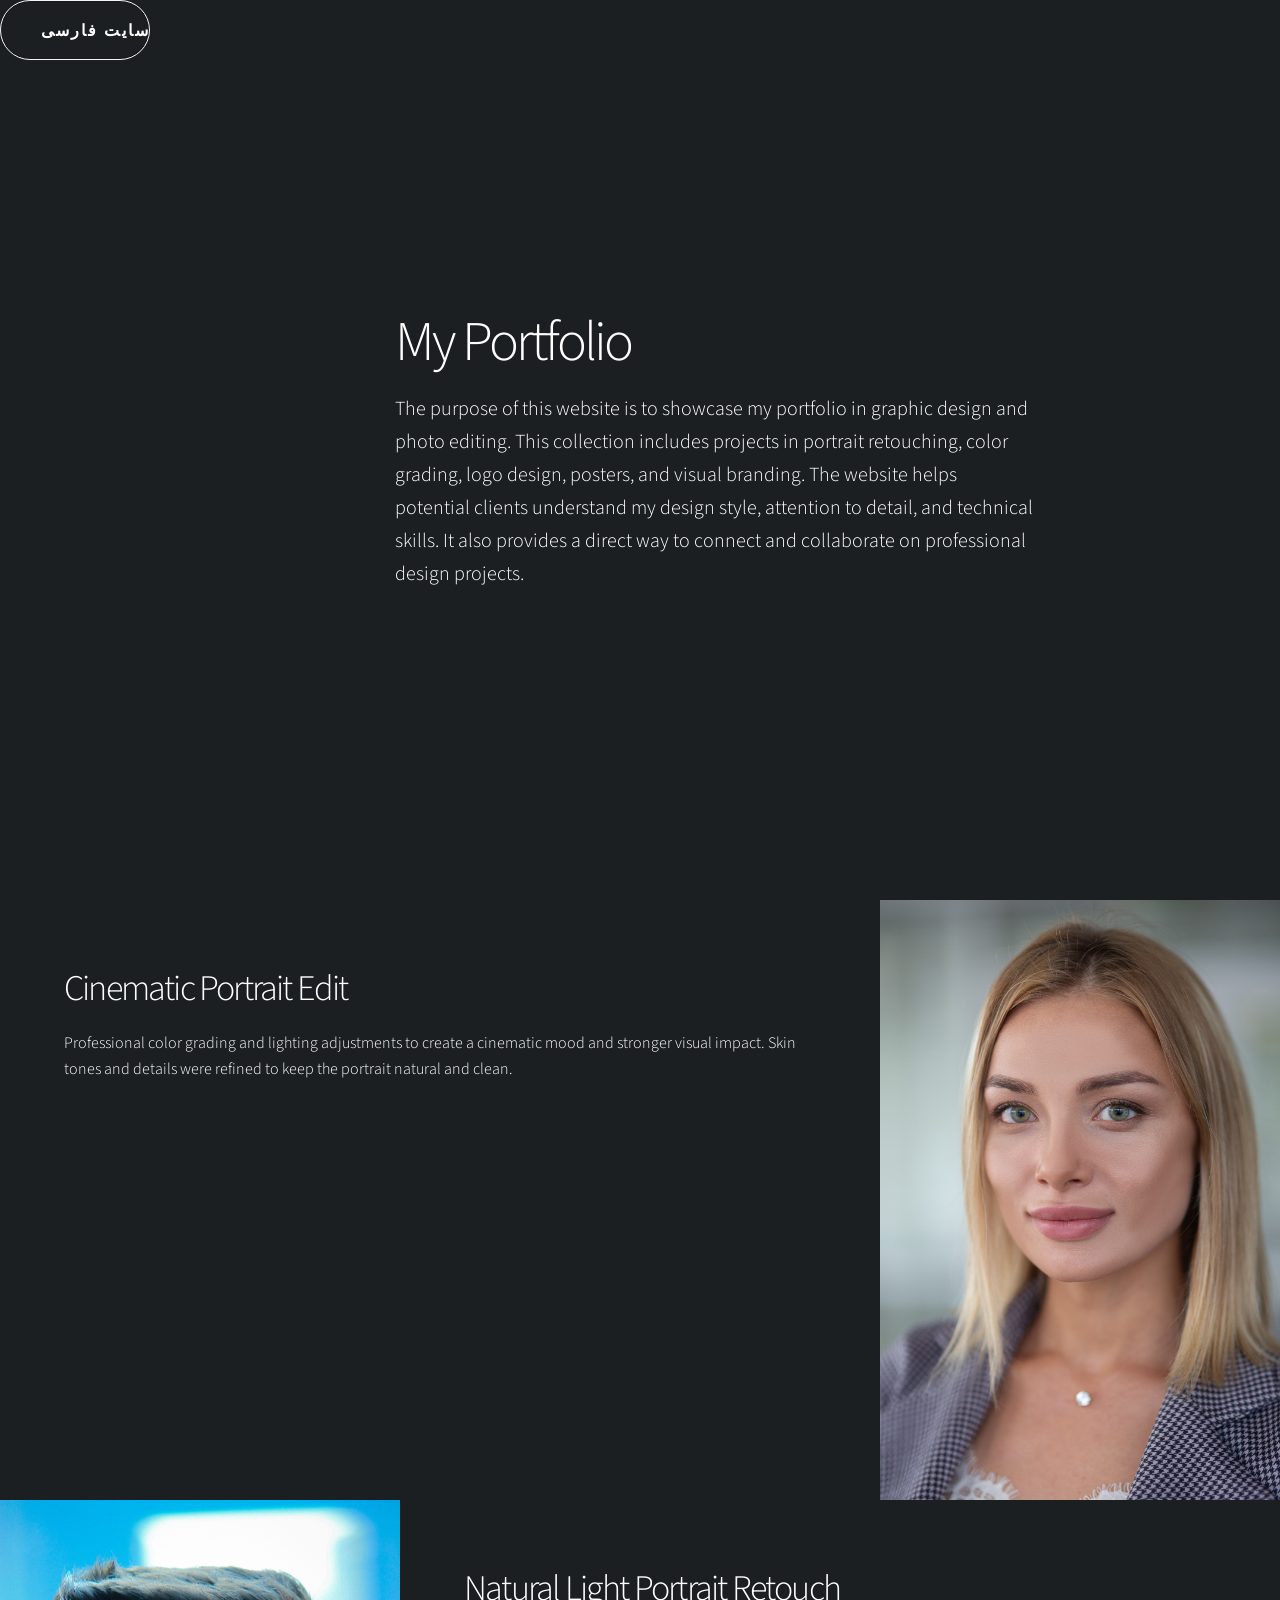
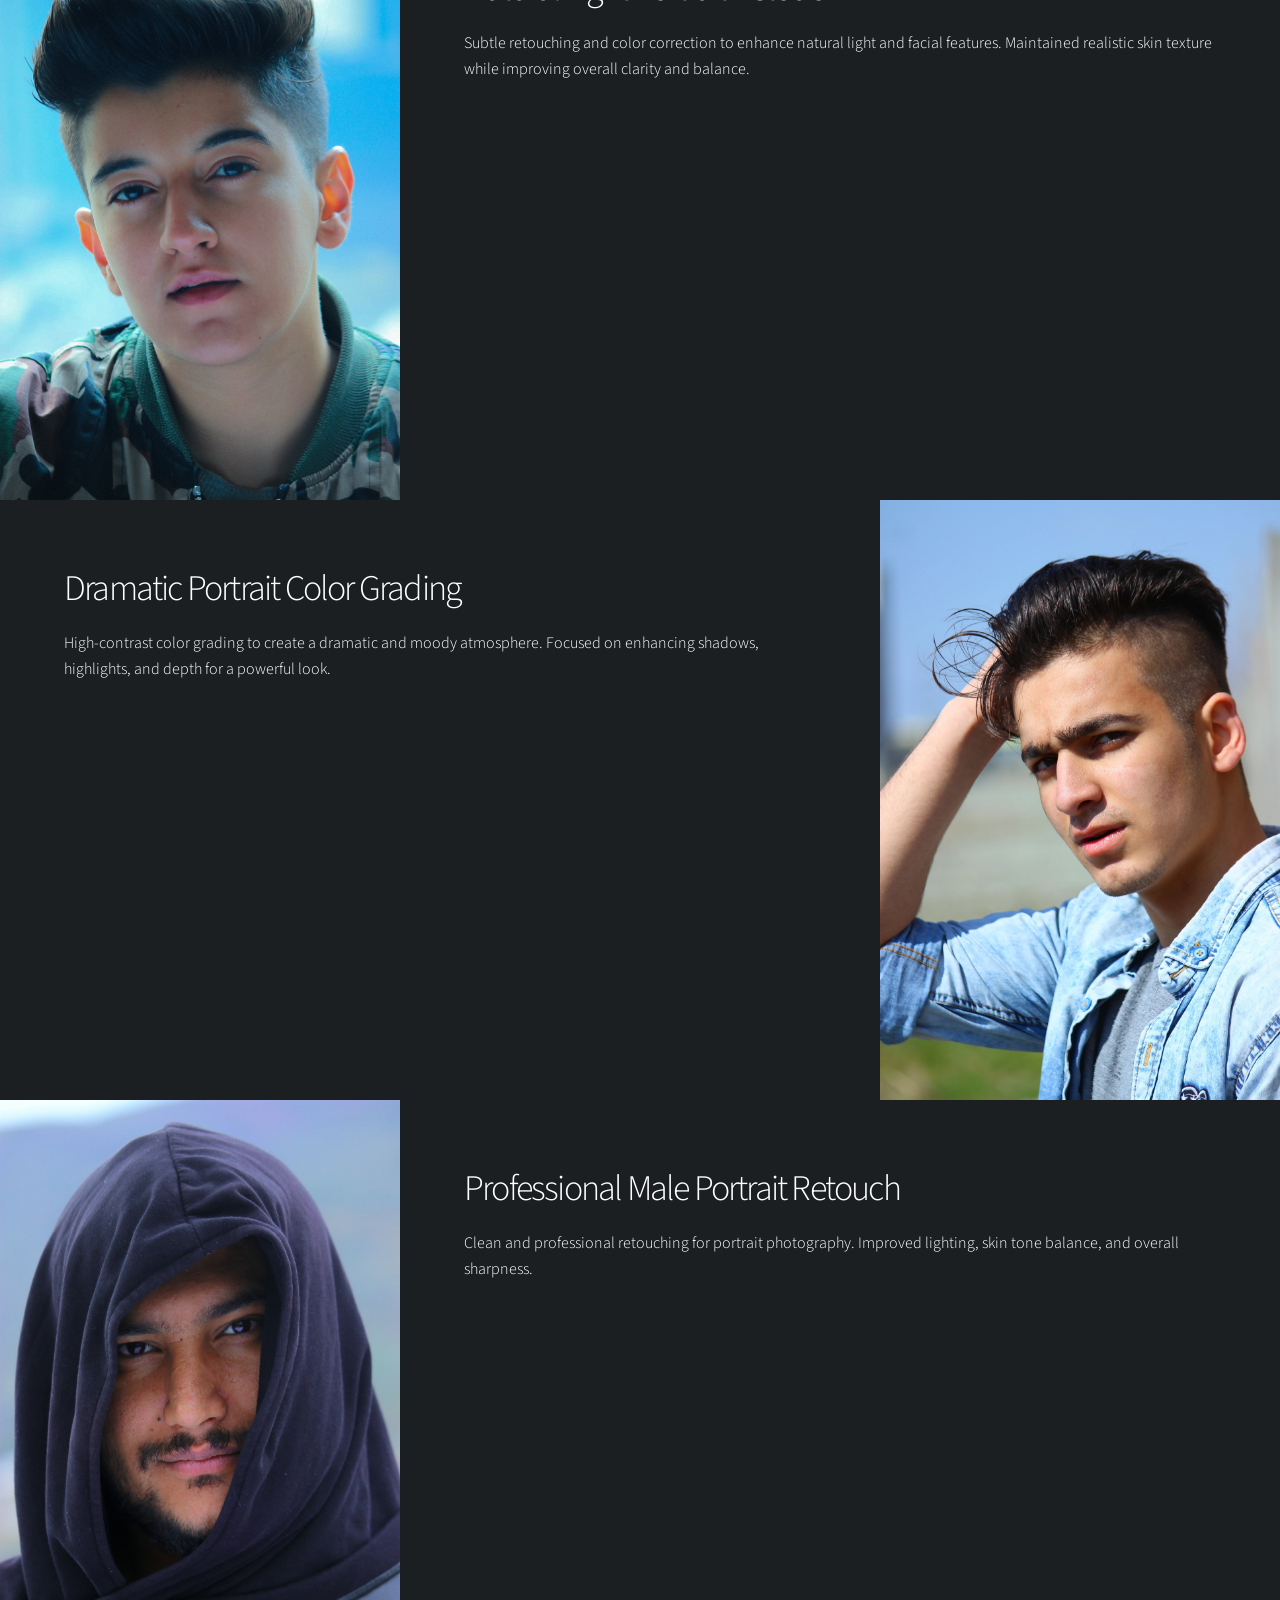
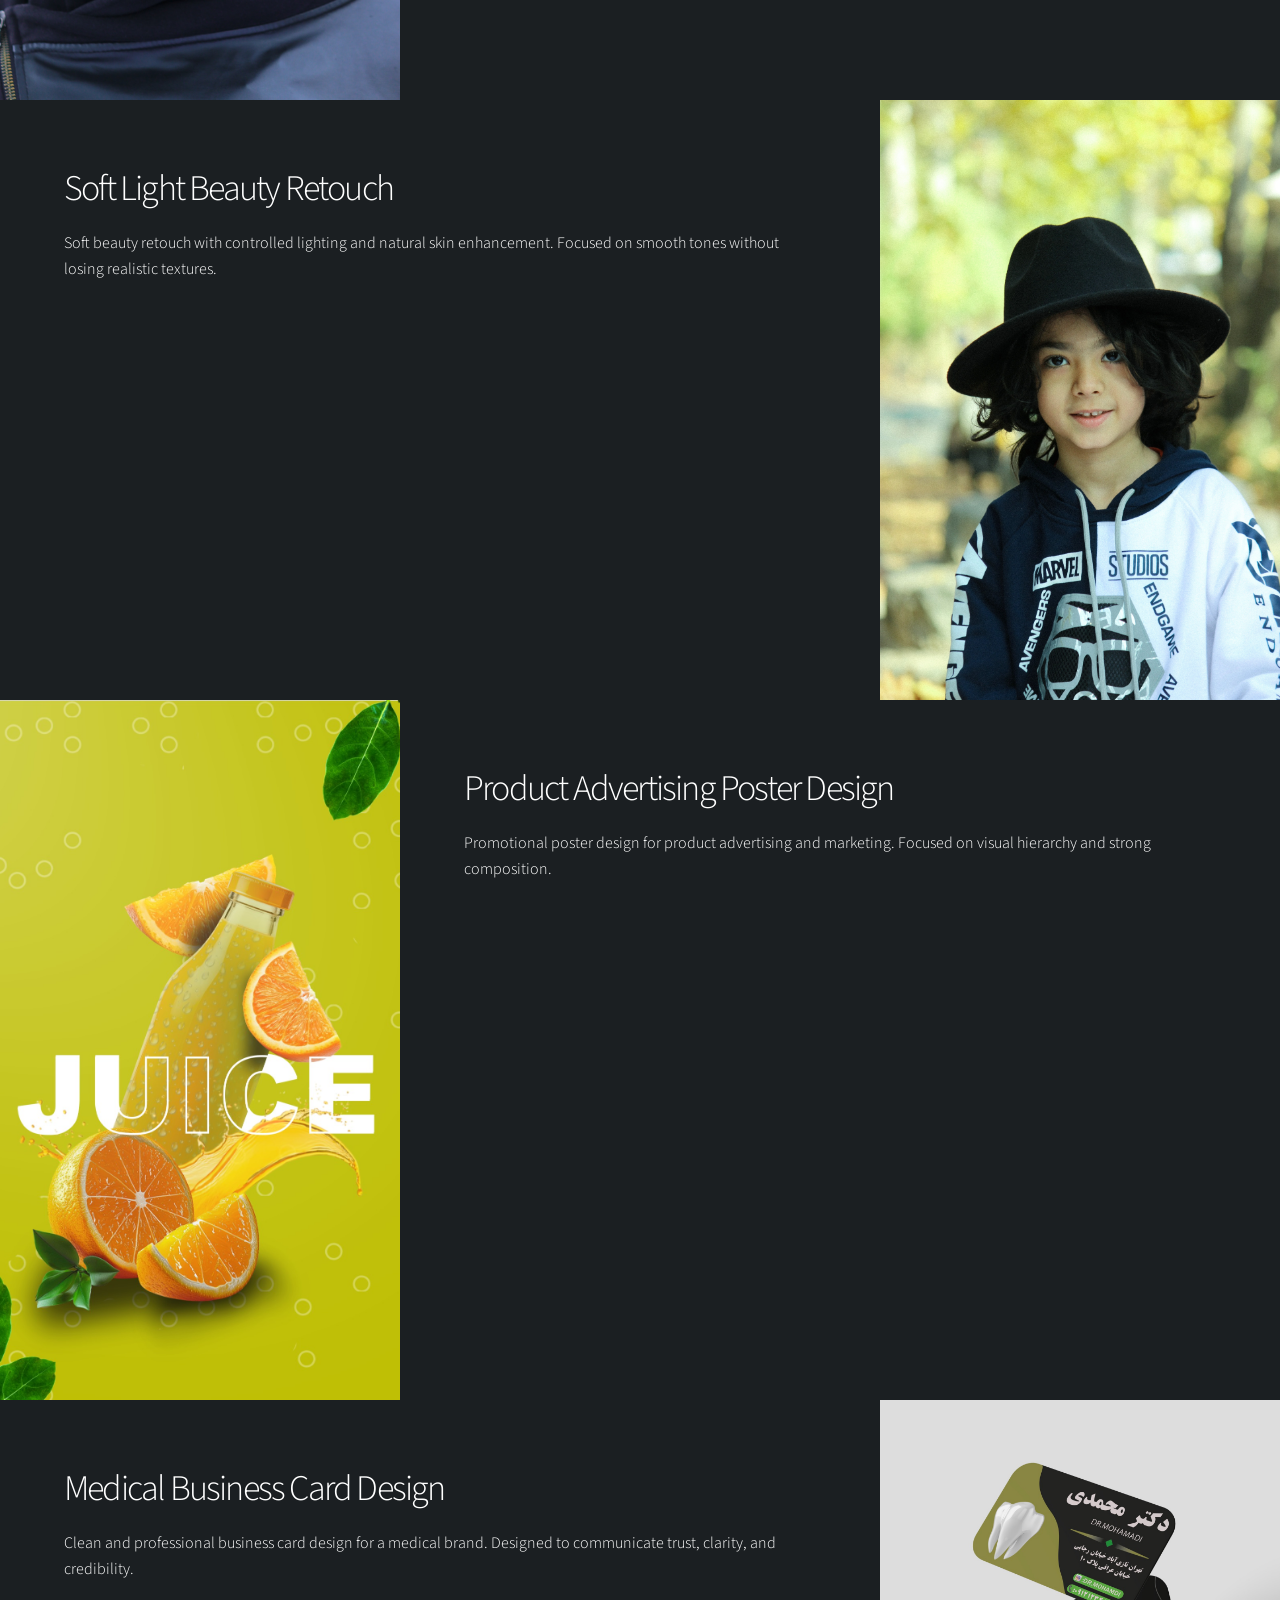
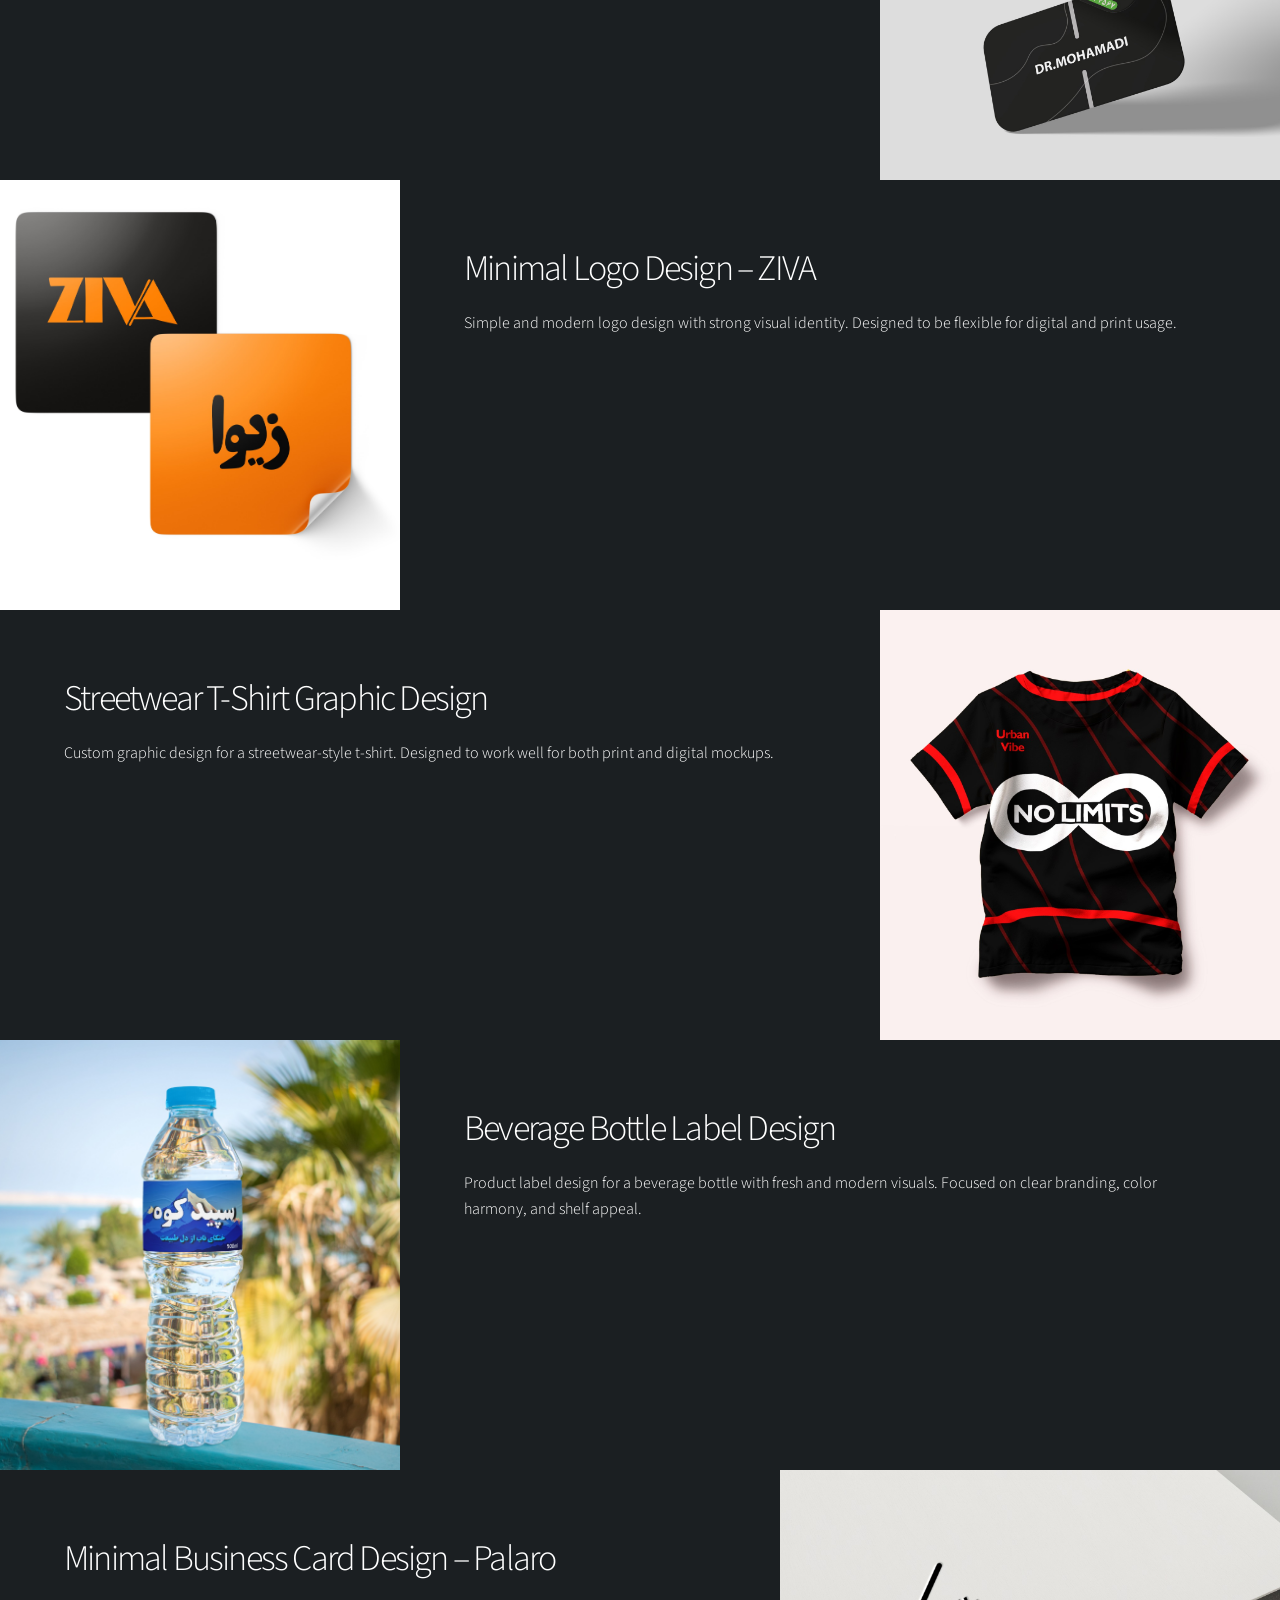
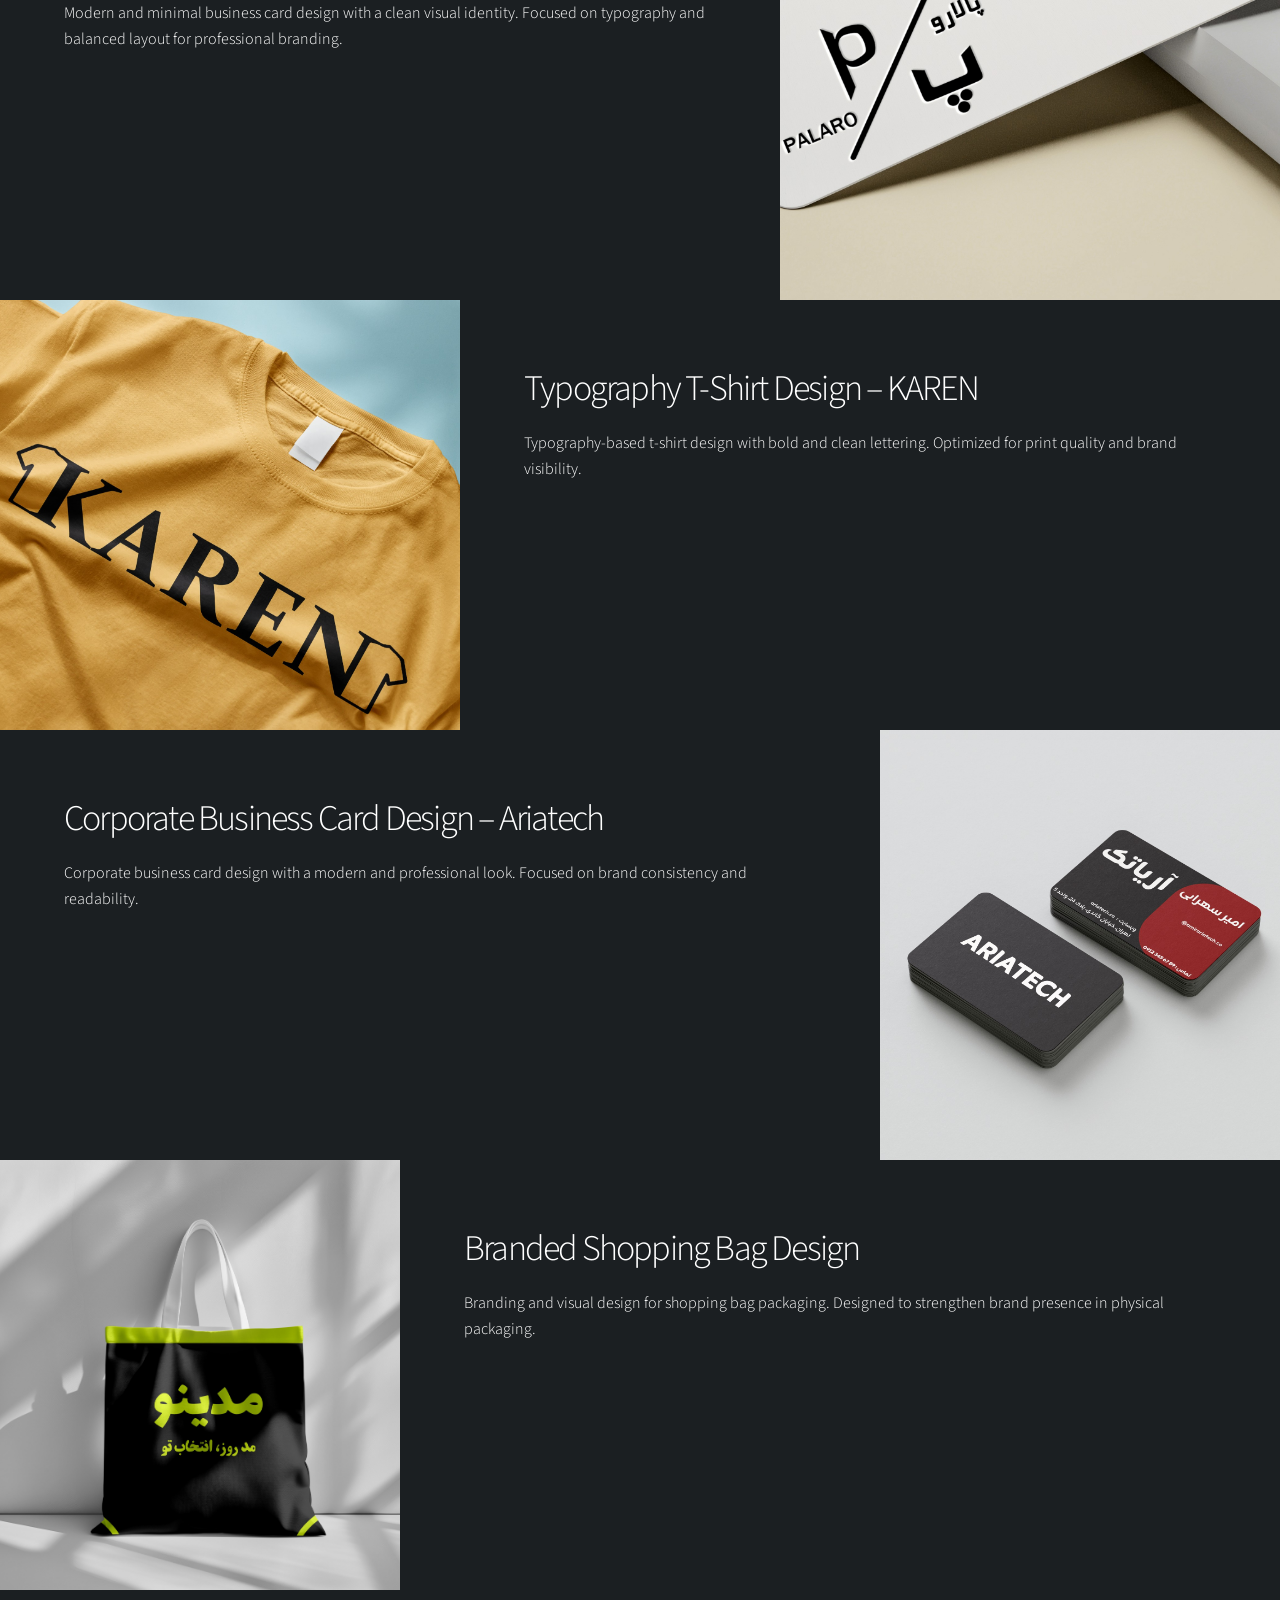
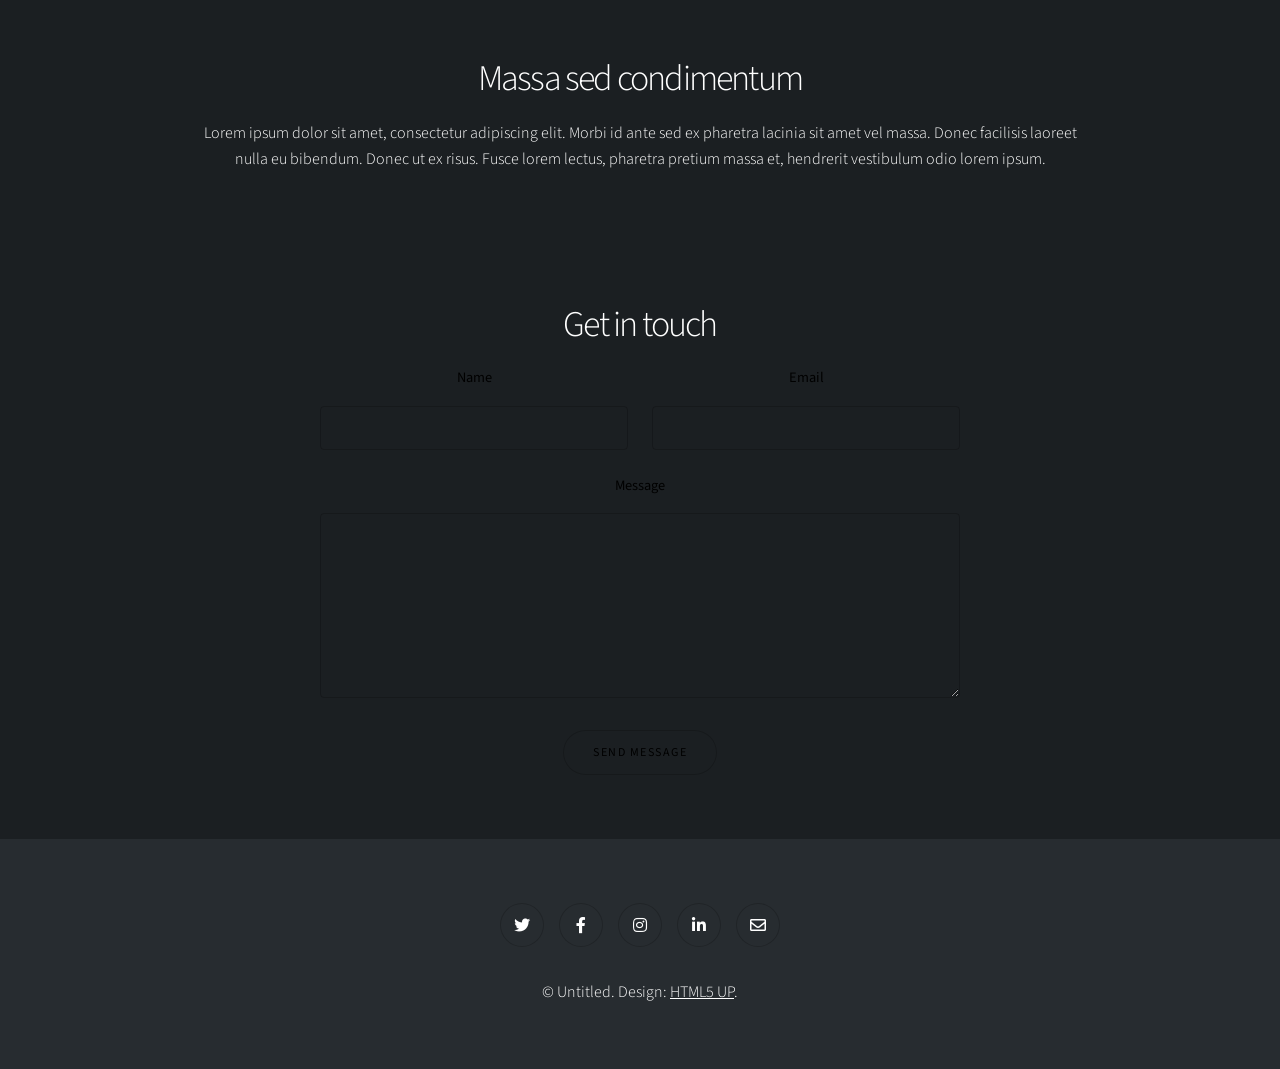
==== commit adb05a80: "تغییر جای دکمه" ====
--- a/index.html
+++ b/index.html
@@ -26,7 +26,7 @@
         <!--  -->
         <section style="background-color: #1B1F22;"
             class="banner style1 orient-left content-align-left image-position-right fullscreen onload-image-fade-in onload-content-fade-right">
-            <a href="./index-per.html"><button class="btn"><p>سایت فارسی</p></button></a>
+            <div class="a"><a href="./index-per.html"><button style="width: 150px;" class="btn"><p>سایت فارسی</p></button></a></div>
             <div class="content">
                 <h1>My Portfolio</h1>
                 <p class="major">The purpose of this website is to showcase my portfolio in graphic design and photo
--- a/assets/css/indexx.css
+++ b/assets/css/indexx.css
@@ -29,3 +29,12 @@
   font-size: 16px;
   font-weight: bold;
 }
+div.aa
+{
+  
+}
+div.a
+{
+  position: relative;
+  left: ;
+}
